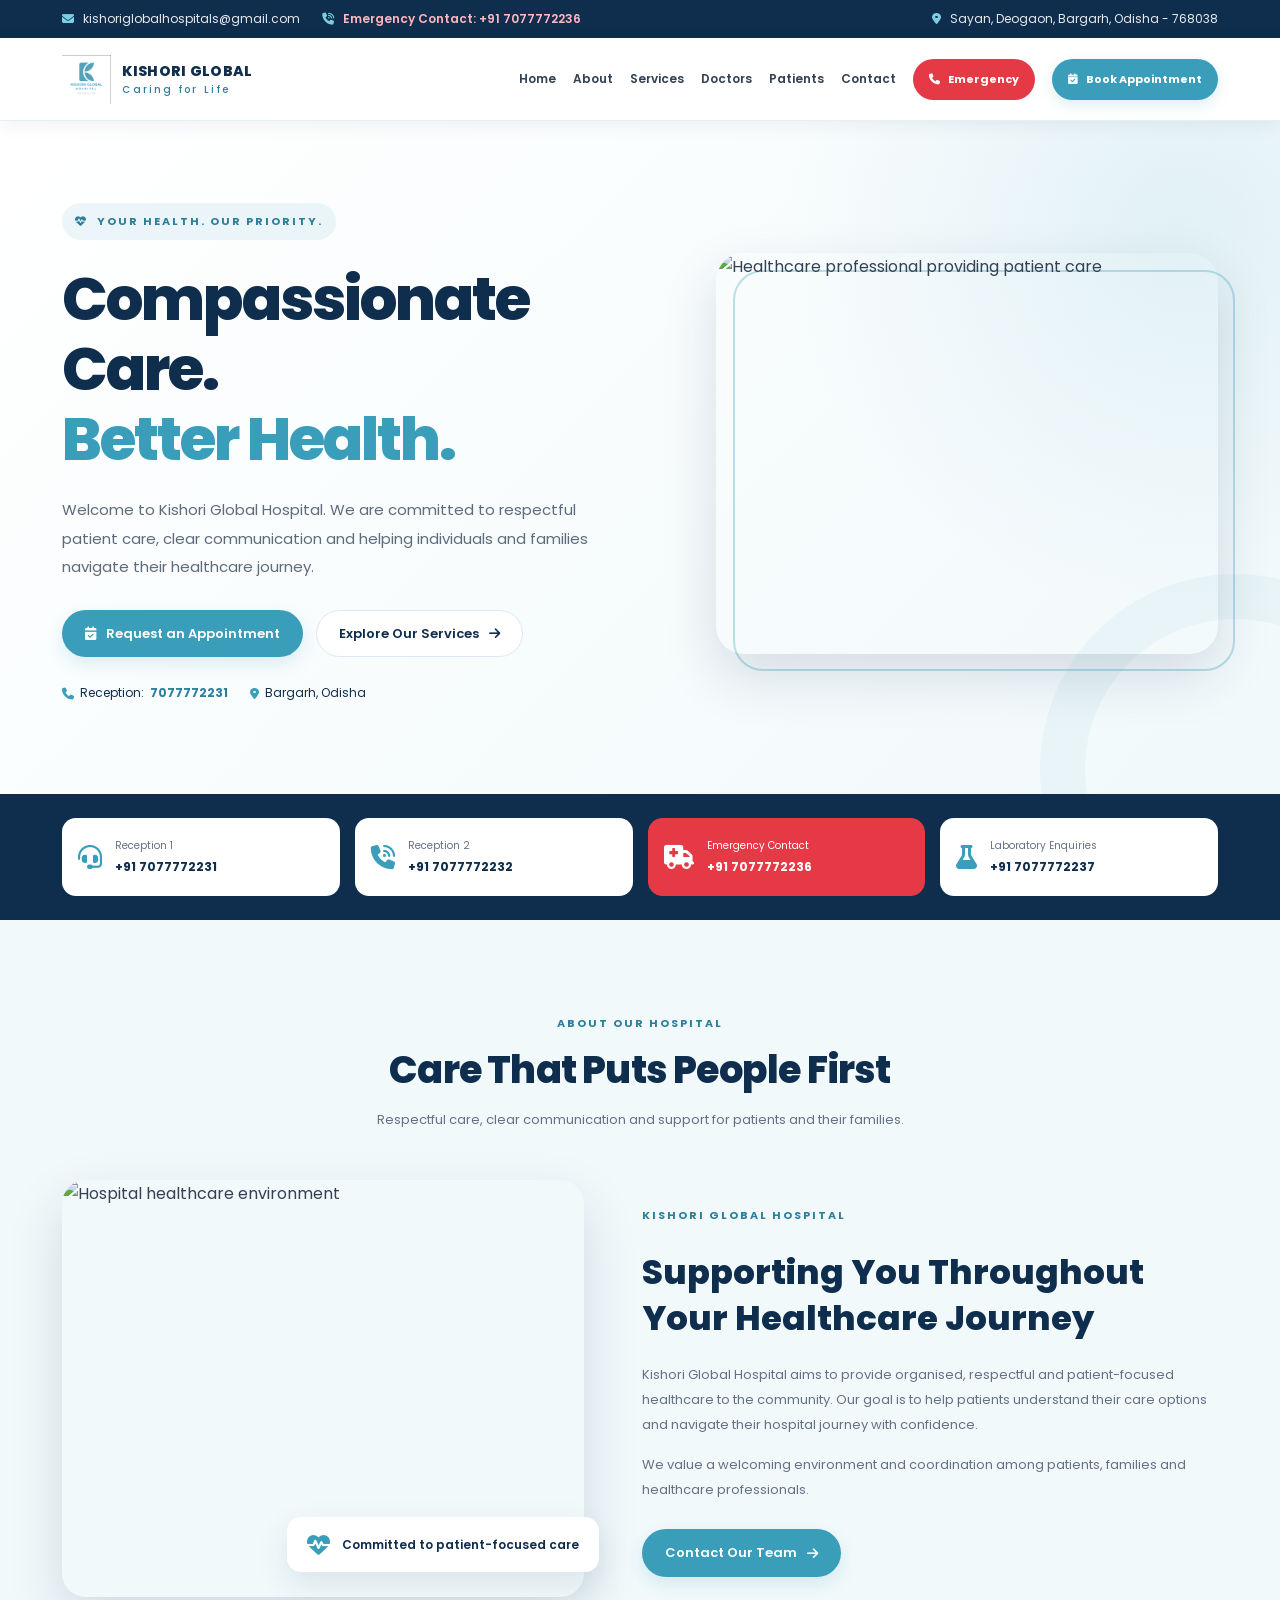
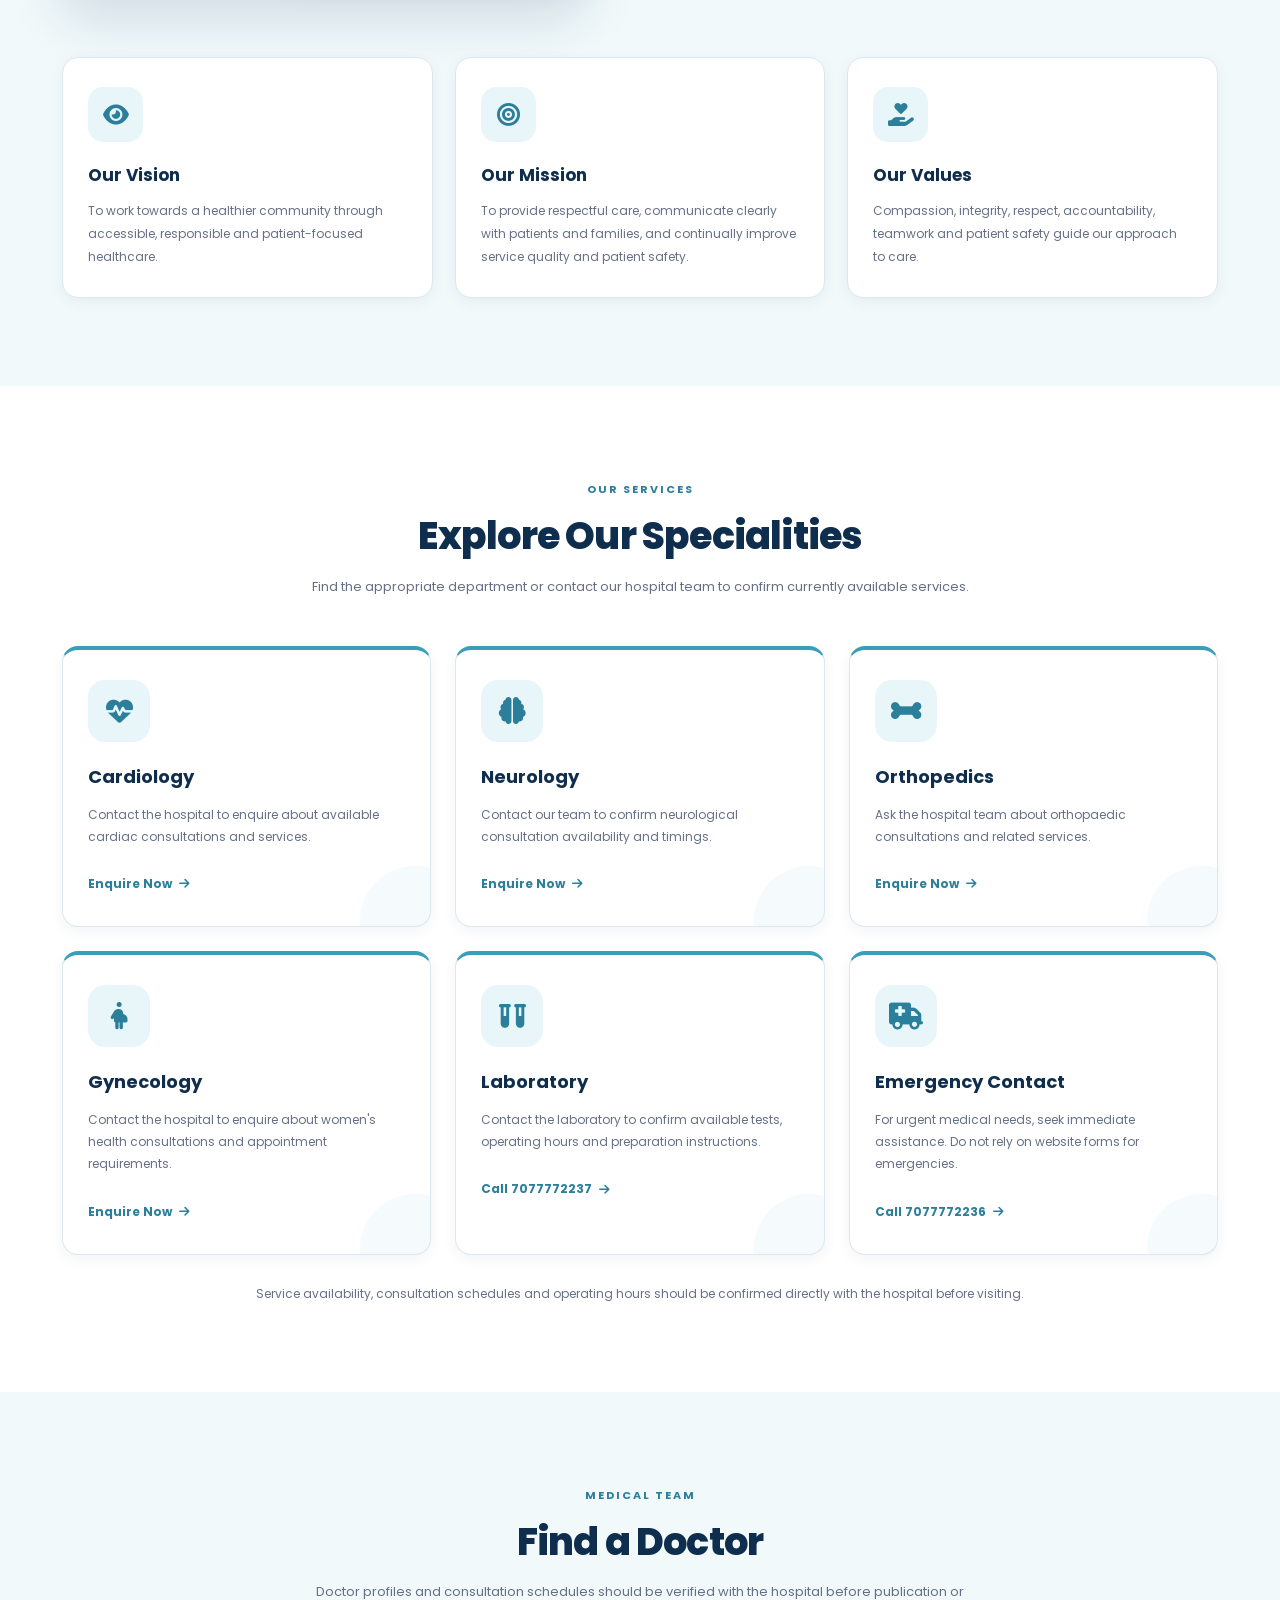
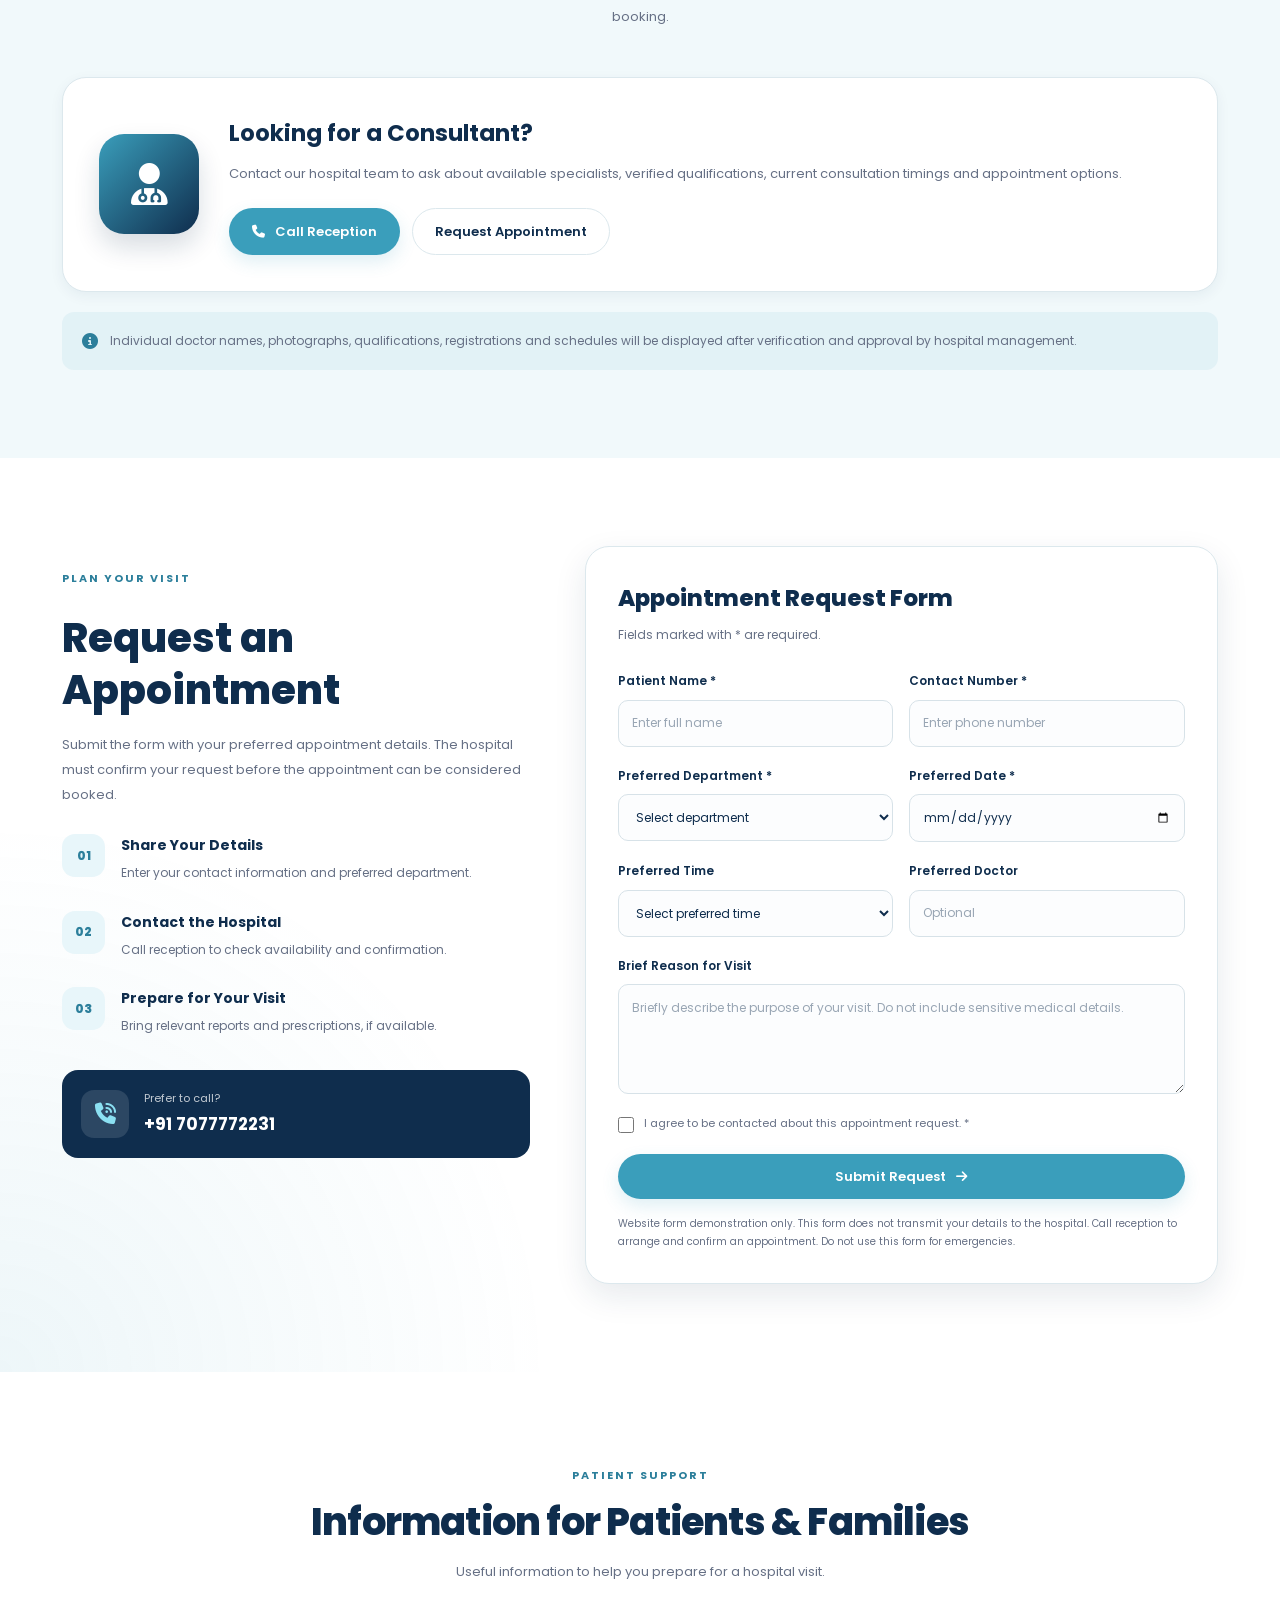
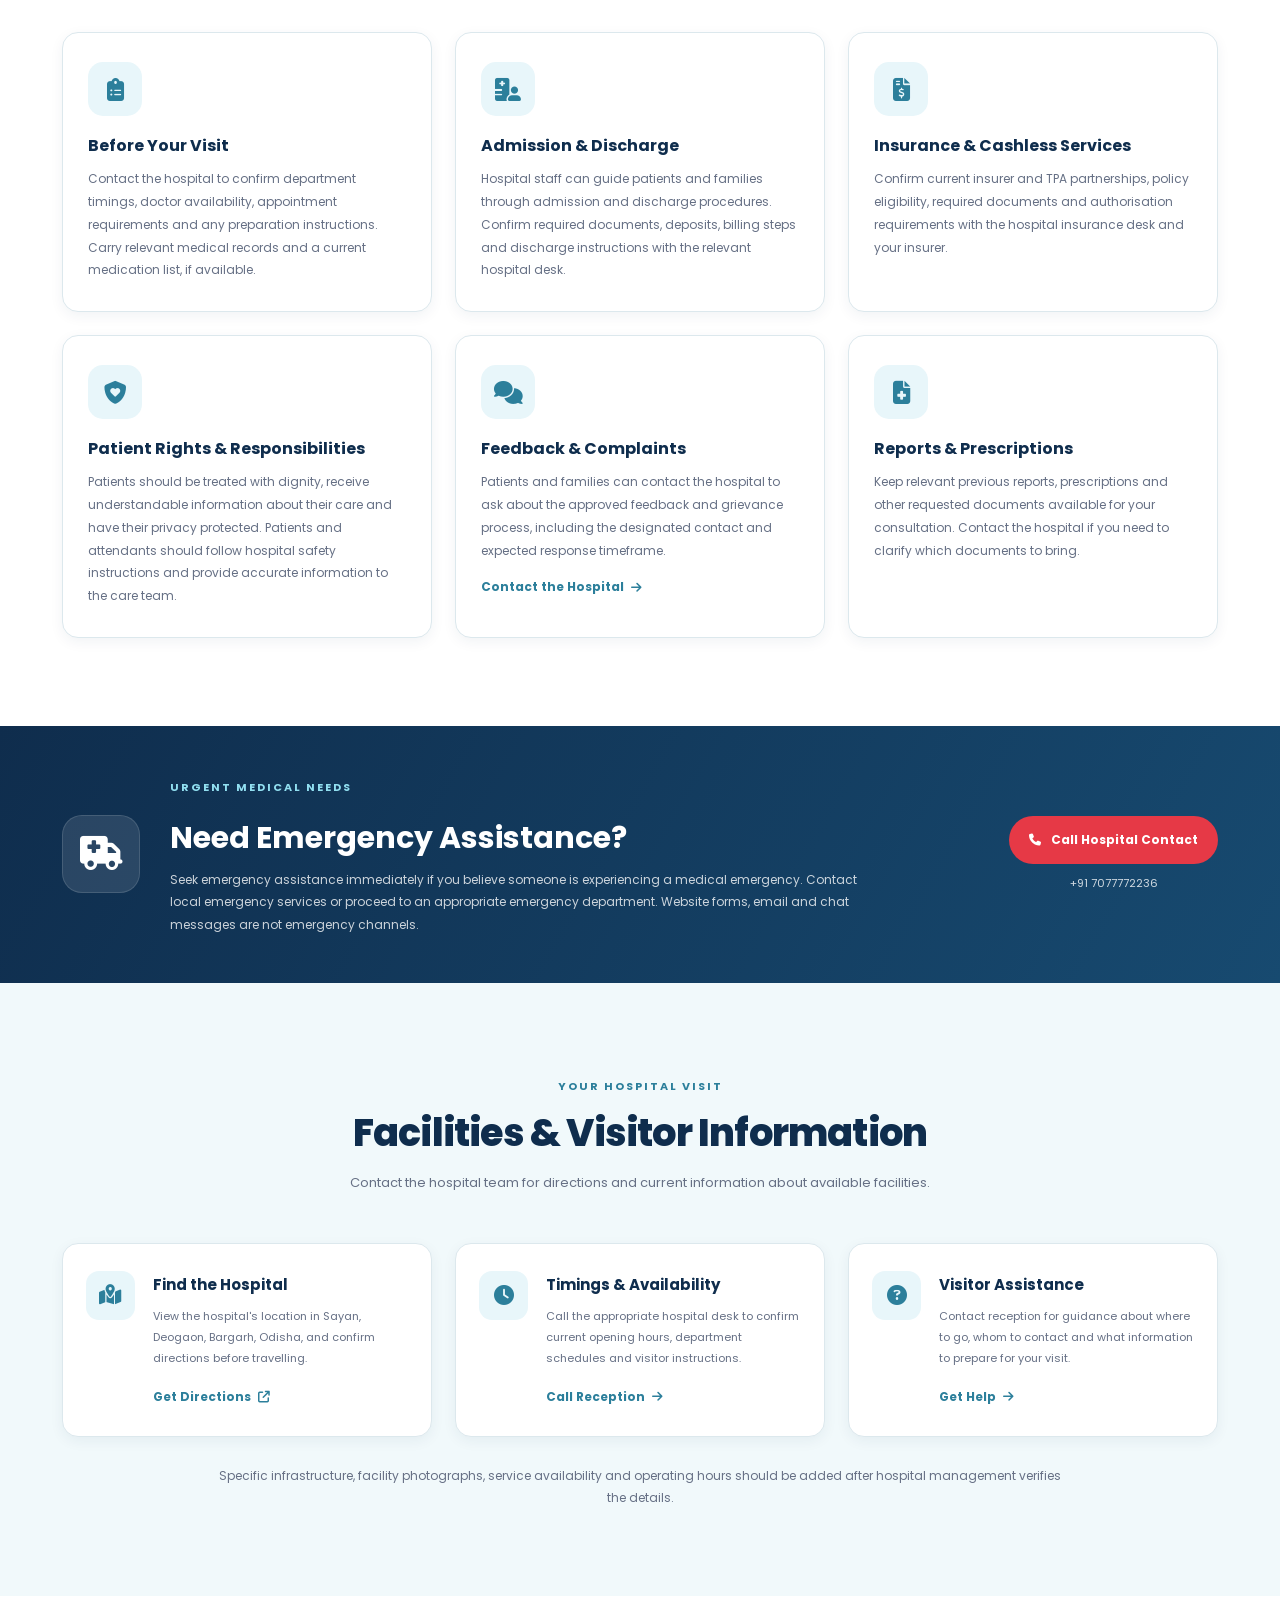
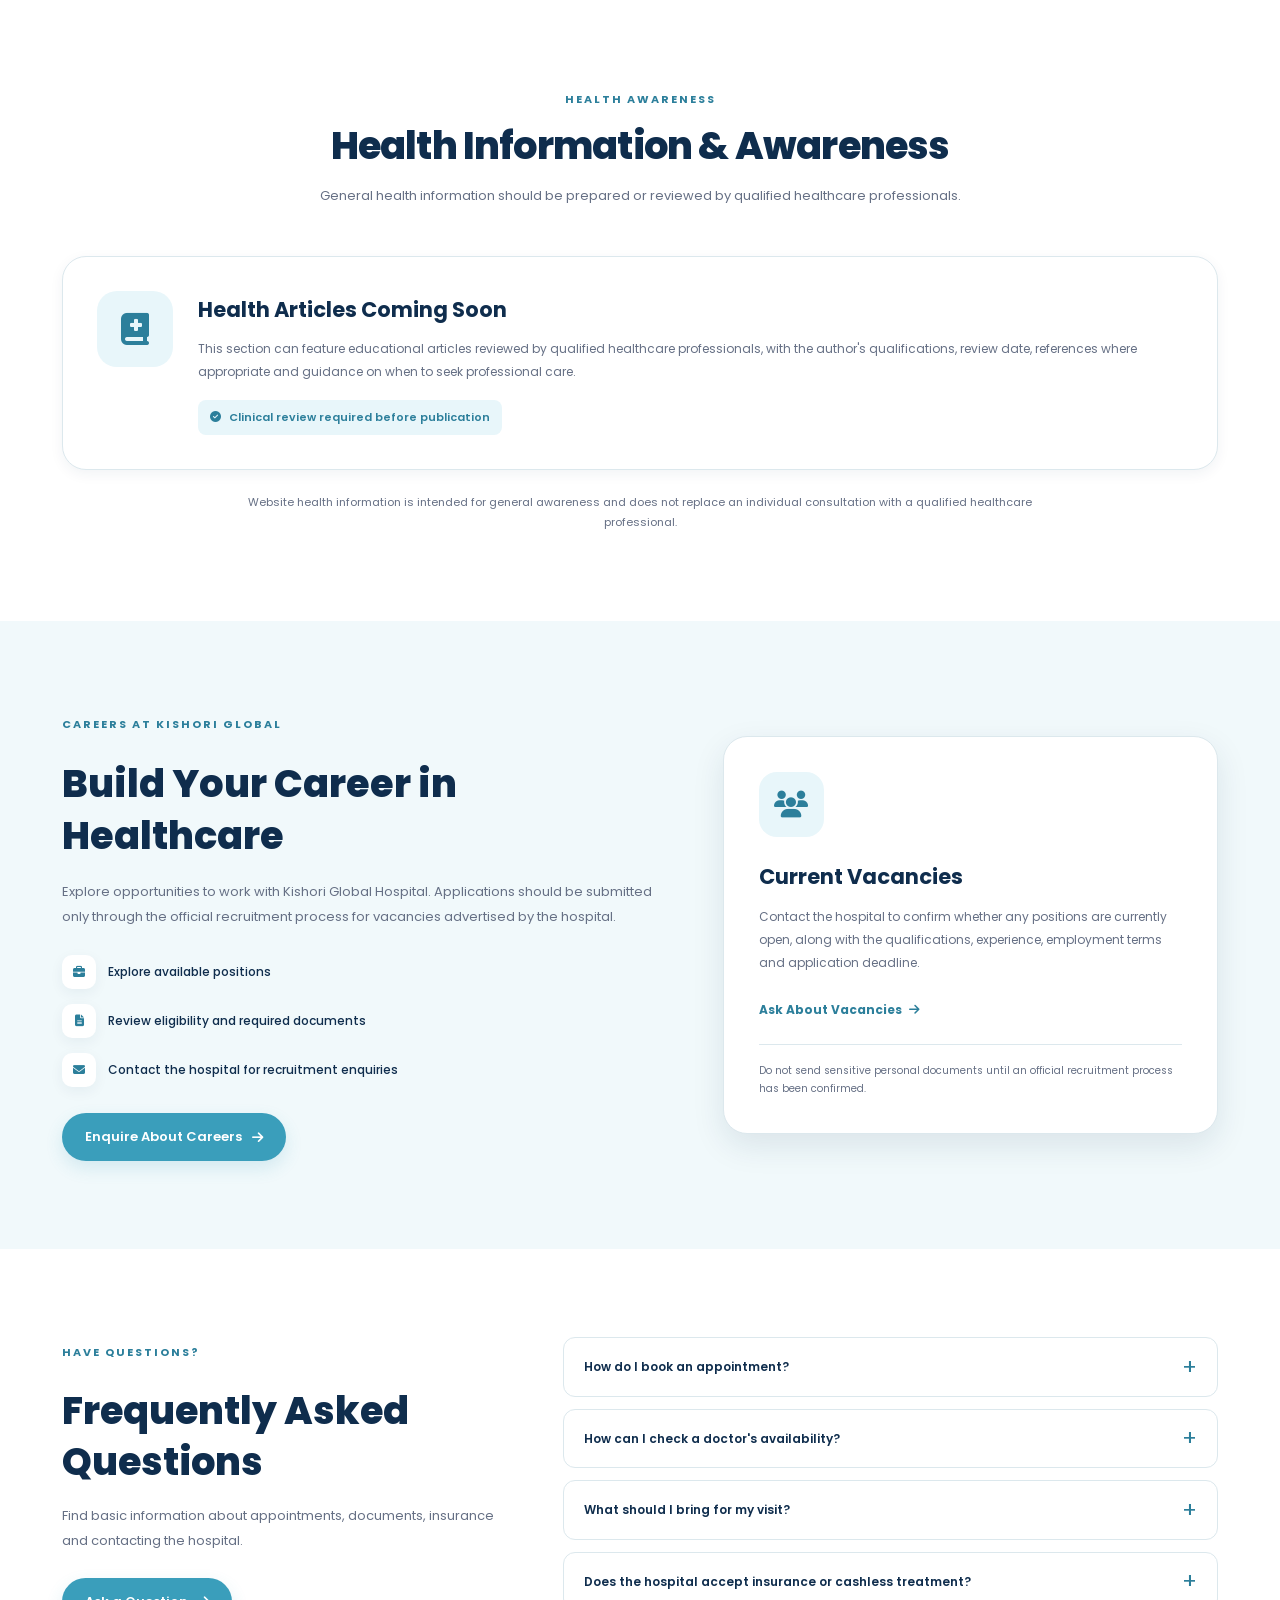
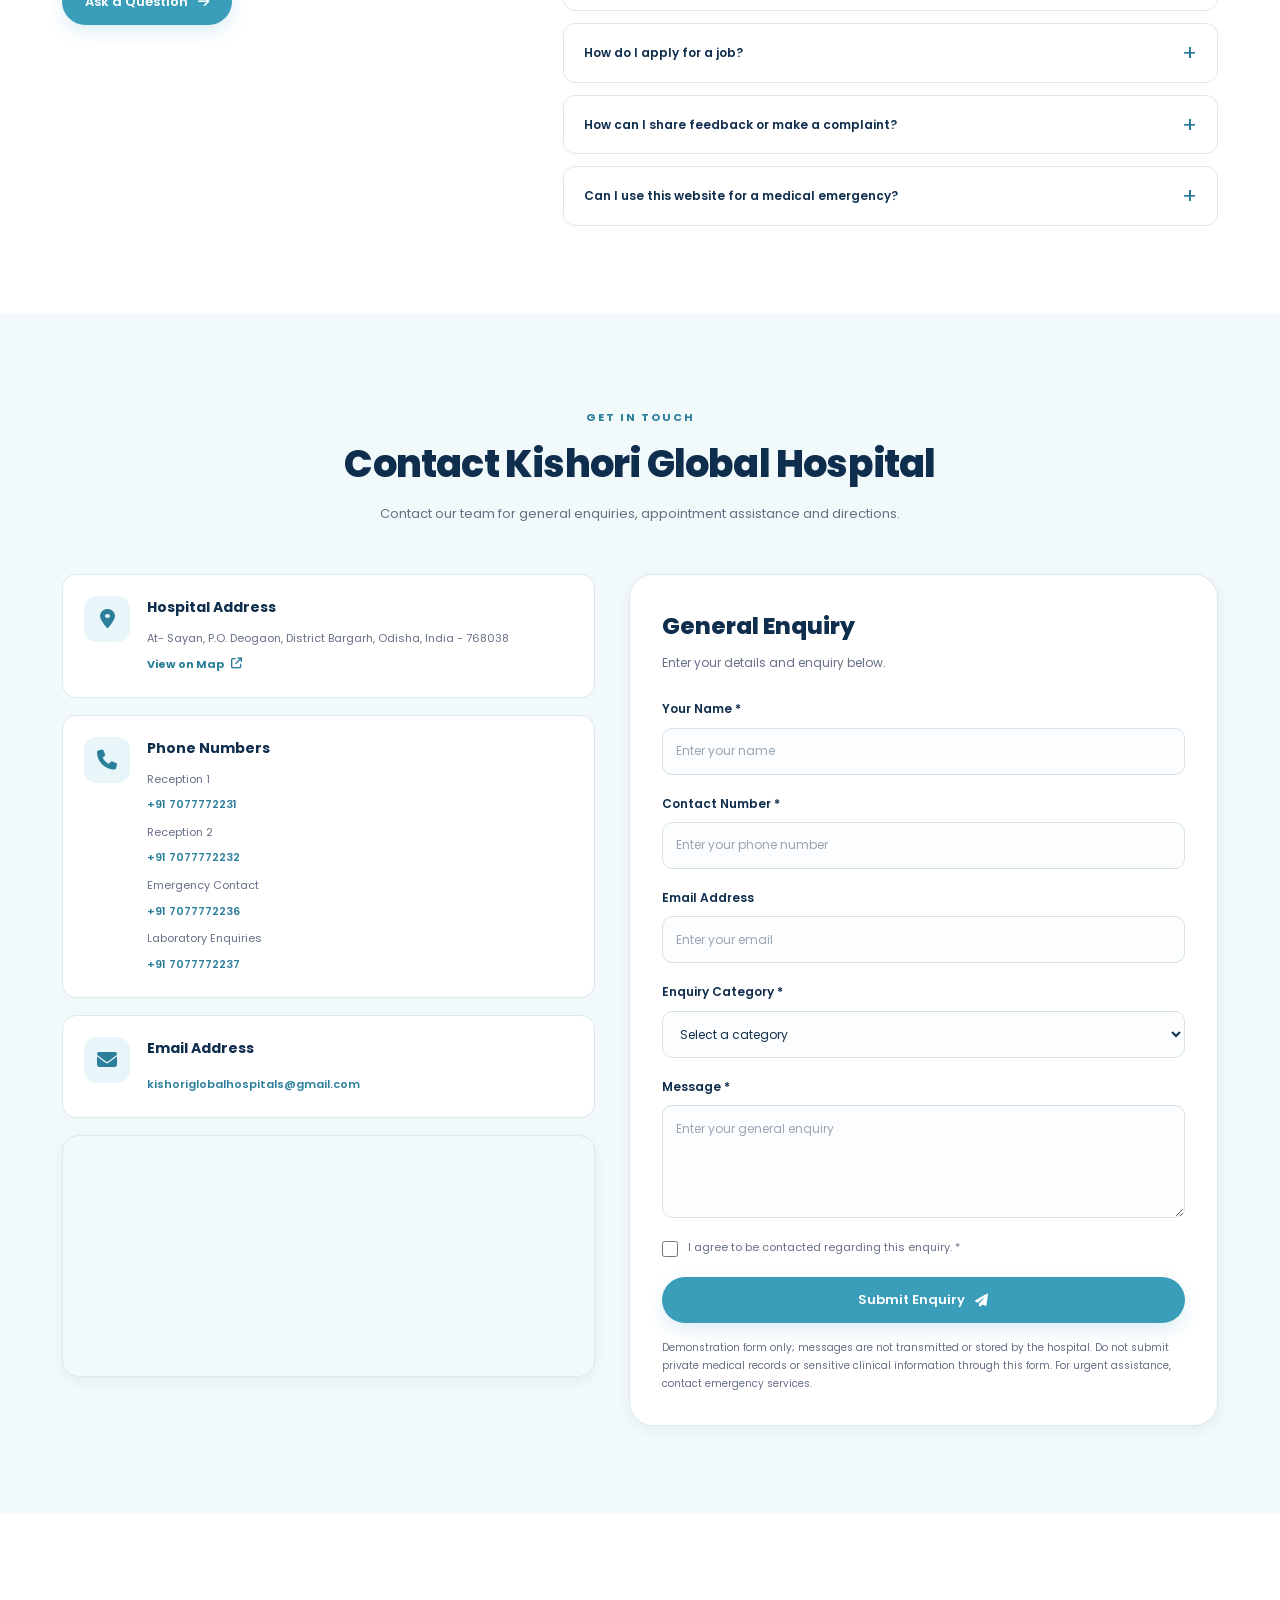
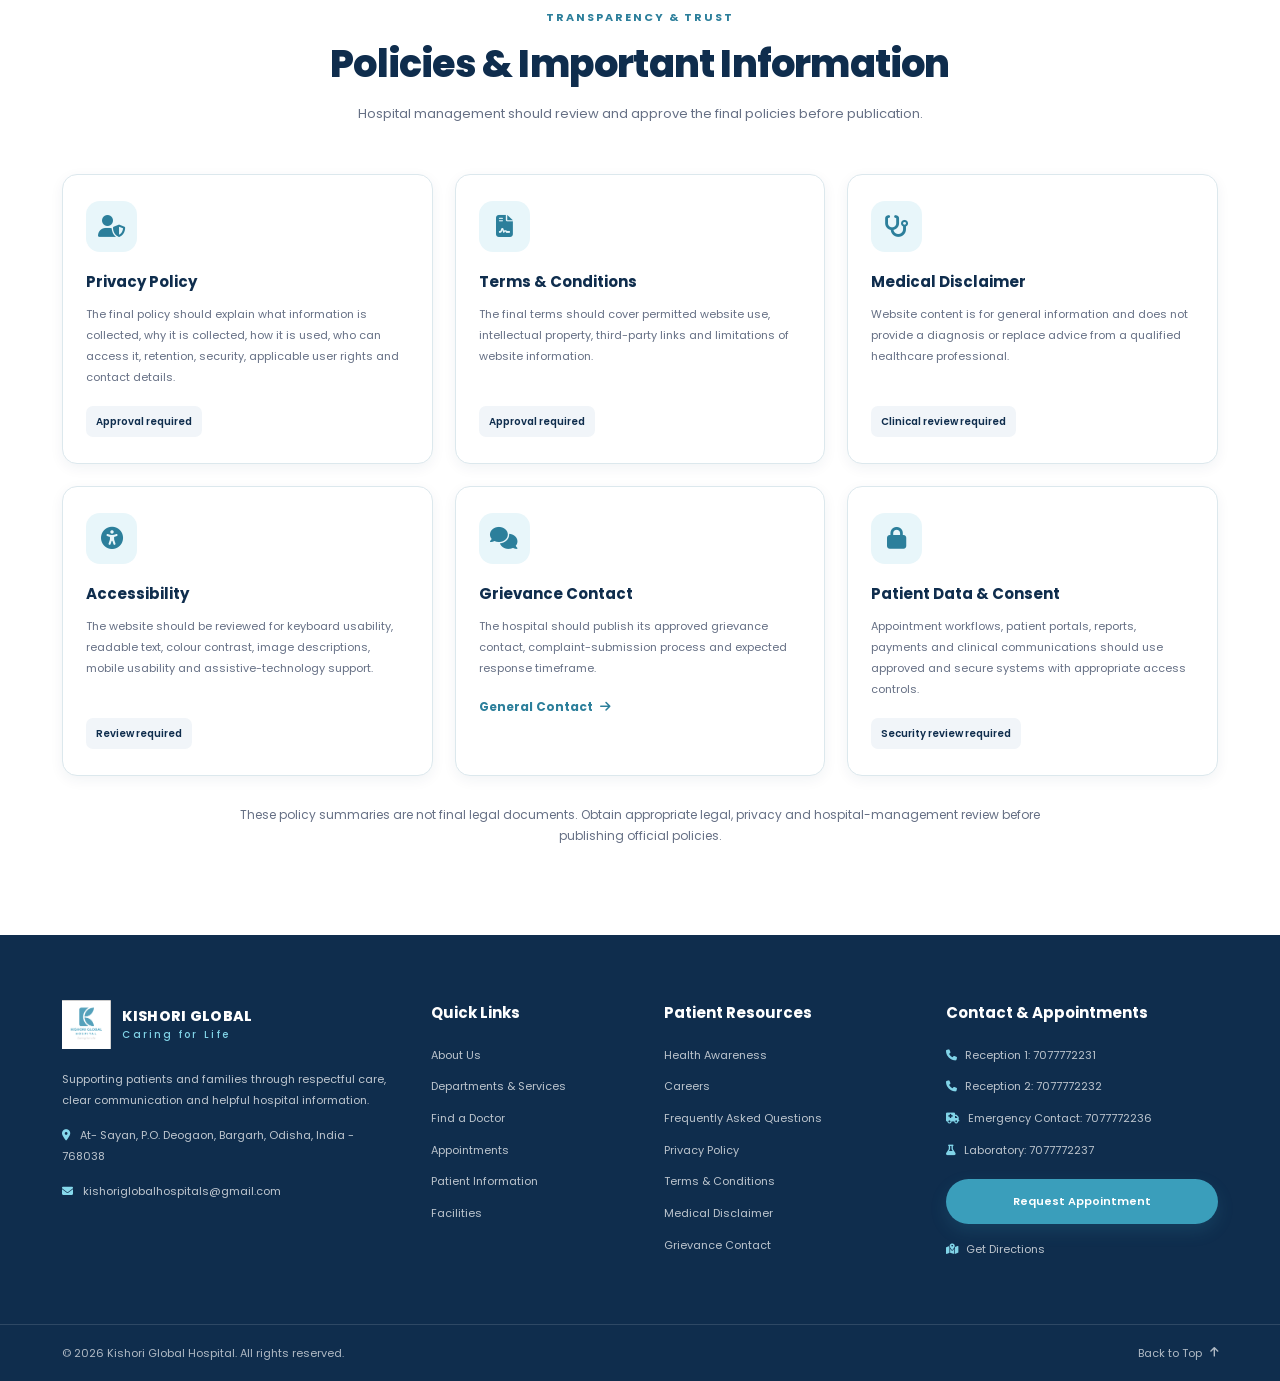
==== index.html @ 56662f16 "UPDATED CONTENT" ====
<!DOCTYPE html>
<html lang="en">
<head>
  <meta charset="UTF-8">
  <meta name="viewport" content="width=device-width, initial-scale=1.0">

  <meta name="theme-color" content="#0F2D4D">
  <meta name="description" content="Kishori Global Hospital, Sayan, Bargarh, Odisha. View hospital services, patient information, appointment details and contact information.">

  <title>Kishori Global Hospital | Caring for Life</title>

  <link rel="preconnect" href="https://fonts.googleapis.com">
  <link rel="preconnect" href="https://fonts.gstatic.com" crossorigin>
  <link href="https://fonts.googleapis.com/css2?family=Poppins:wght@400;500;600;700;800&display=swap" rel="stylesheet">
  <link rel="stylesheet" href="https://cdnjs.cloudflare.com/ajax/libs/font-awesome/6.5.0/css/all.min.css">
  <link rel="stylesheet" href="style.css">
</head>

<body>

  <!-- TOP BAR -->
  <div class="top-bar">
    <div class="container top-bar-inner">
      <div class="top-left">
        <a href="mailto:kishoriglobalhospitals@gmail.com">
          <i class="fa-solid fa-envelope"></i>
          kishoriglobalhospitals@gmail.com
        </a>

        <a href="tel:+917077772236" class="emergency-link">
          <i class="fa-solid fa-phone-volume"></i>
          Emergency Contact: +91 7077772236
        </a>
      </div>

      <div class="top-right">
        <span>
          <i class="fa-solid fa-location-dot"></i>
          Sayan, Deogaon, Bargarh, Odisha - 768038
        </span>
      </div>
    </div>
  </div>


  <!-- NAVIGATION -->
  <header class="navbar">
    <div class="container nav-flex">

      <a href="#home" class="logo" aria-label="Kishori Global Hospital Home">
        <img src="logo.png" alt="Kishori Global Hospital Logo">
        <span>
          KISHORI GLOBAL
          <small>Caring for Life</small>
        </span>
      </a>

      <nav id="navMenu" aria-label="Main navigation">
        <a href="#home" class="active">Home</a>
        <a href="#about">About</a>
        <a href="#services">Services</a>
        <a href="#doctors">Doctors</a>
        <a href="#patients">Patients</a>
        <a href="#contact">Contact</a>

        <a href="tel:+917077772236" class="btn-emergency">
          <i class="fa-solid fa-phone"></i> Emergency
        </a>

        <a href="#appointment" class="btn-appointment">
          <i class="fa-solid fa-calendar-check"></i> Book Appointment
        </a>
      </nav>

      <button
        type="button"
        class="menu-toggle"
        id="menuToggle"
        aria-label="Open navigation menu"
        aria-controls="navMenu"
        aria-expanded="false">
        <i class="fa-solid fa-bars"></i>
      </button>

    </div>
  </header>


  <main>

    <!-- HERO SECTION -->
    <section class="hero" id="home">
      <div class="container hero-flex">

        <div class="hero-text">
          <span class="eyebrow">
            <i class="fa-solid fa-heart-pulse"></i>
            YOUR HEALTH. OUR PRIORITY.
          </span>

          <h1>
            Compassionate Care.
            <span>Better Health.</span>
          </h1>

          <p>
            Welcome to Kishori Global Hospital. We are committed to
            respectful patient care, clear communication and helping
            individuals and families navigate their healthcare journey.
          </p>

          <div class="hero-btns">
            <a href="#appointment" class="btn-primary">
              <i class="fa-solid fa-calendar-check"></i>
              Request an Appointment
            </a>

            <a href="#services" class="btn-secondary">
              Explore Our Services
              <i class="fa-solid fa-arrow-right"></i>
            </a>
          </div>

          <div class="hero-numbers">
            <span>
              <i class="fa-solid fa-phone"></i>
              Reception:
              <a href="tel:+917077772231">7077772231</a>
            </span>

            <span>
              <i class="fa-solid fa-location-dot"></i>
              Bargarh, Odisha
            </span>
          </div>
        </div>

        <div class="hero-image">
          <img
            src="https://images.unsplash.com/photo-1631217868264-e5b90bb7e133?q=80&w=1200"
            alt="Healthcare professional providing patient care"
            fetchpriority="high">
        </div>

      </div>
    </section>


    <!-- QUICK CONTACT STRIP -->
    <section class="contact-strip" aria-label="Hospital contact details">
      <div class="container strip-grid">

        <a href="tel:+917077772231" class="strip-card">
          <i class="fa-solid fa-headset"></i>
          <div>
            <small>Reception 1</small>
            <b>+91 7077772231</b>
          </div>
        </a>

        <a href="tel:+917077772232" class="strip-card">
          <i class="fa-solid fa-phone-volume"></i>
          <div>
            <small>Reception 2</small>
            <b>+91 7077772232</b>
          </div>
        </a>

        <a href="tel:+917077772236" class="strip-card emergency">
          <i class="fa-solid fa-truck-medical"></i>
          <div>
            <small>Emergency Contact</small>
            <b>+91 7077772236</b>
          </div>
        </a>

        <a href="tel:+917077772237" class="strip-card">
          <i class="fa-solid fa-flask"></i>
          <div>
            <small>Laboratory Enquiries</small>
            <b>+91 7077772237</b>
          </div>
        </a>

      </div>
    </section>


    <!-- ABOUT US -->
    <section id="about" class="section light-bg">
      <div class="container">

        <div class="section-heading reveal">
          <span class="section-kicker">ABOUT OUR HOSPITAL</span>
          <h2 class="section-title">Care That Puts People First</h2>
          <p class="section-subtitle">
            Respectful care, clear communication and support for patients
            and their families.
          </p>
        </div>

        <div class="about-flex reveal">
          <div class="about-image-wrap">
            <img
              src="https://images.unsplash.com/photo-1586776802477-3680284edb4e?q=80&w=1000"
              alt="Hospital healthcare environment"
              loading="lazy">
            <div class="about-image-caption">
              <i class="fa-solid fa-heart-pulse"></i>
              <span>Committed to patient-focused care</span>
            </div>
          </div>

          <div class="about-content">
            <span class="section-kicker">KISHORI GLOBAL HOSPITAL</span>

            <h2>Supporting You Throughout Your Healthcare Journey</h2>

            <p>
              Kishori Global Hospital aims to provide organised, respectful
              and patient-focused healthcare to the community. Our goal is
              to help patients understand their care options and navigate
              their hospital journey with confidence.
            </p>

            <p>
              We value a welcoming environment and coordination among
              patients, families and healthcare professionals.
            </p>

            <a href="#contact" class="btn-primary">
              Contact Our Team
              <i class="fa-solid fa-arrow-right"></i>
            </a>
          </div>
        </div>

        <div class="values-grid">

          <article class="value-card reveal">
            <div class="value-icon">
              <i class="fa-solid fa-eye"></i>
            </div>
            <h3>Our Vision</h3>
            <p>
              To work towards a healthier community through accessible,
              responsible and patient-focused healthcare.
            </p>
          </article>

          <article class="value-card reveal">
            <div class="value-icon">
              <i class="fa-solid fa-bullseye"></i>
            </div>
            <h3>Our Mission</h3>
            <p>
              To provide respectful care, communicate clearly with patients
              and families, and continually improve service quality
              and patient safety.
            </p>
          </article>

          <article class="value-card reveal">
            <div class="value-icon">
              <i class="fa-solid fa-hand-holding-heart"></i>
            </div>
            <h3>Our Values</h3>
            <p>
              Compassion, integrity, respect, accountability, teamwork
              and patient safety guide our approach to care.
            </p>
          </article>

        </div>

      </div>
    </section>


    <!-- SERVICES -->
    <section id="services" class="section">
      <div class="container">

        <div class="section-heading reveal">
          <span class="section-kicker">OUR SERVICES</span>
          <h2 class="section-title">Explore Our Specialities</h2>
          <p class="section-subtitle">
            Find the appropriate department or contact our hospital team
            to confirm currently available services.
          </p>
        </div>

        <div class="grid-3">

          <article class="card reveal">
            <div class="service-icon">
              <i class="fa-solid fa-heart-pulse"></i>
            </div>
            <h3>Cardiology</h3>
            <p>
              Contact the hospital to enquire about available cardiac
              consultations and services.
            </p>
            <a href="#contact" class="text-link">
              Enquire Now <i class="fa-solid fa-arrow-right"></i>
            </a>
          </article>

          <article class="card reveal">
            <div class="service-icon">
              <i class="fa-solid fa-brain"></i>
            </div>
            <h3>Neurology</h3>
            <p>
              Contact our team to confirm neurological consultation
              availability and timings.
            </p>
            <a href="#contact" class="text-link">
              Enquire Now <i class="fa-solid fa-arrow-right"></i>
            </a>
          </article>

          <article class="card reveal">
            <div class="service-icon">
              <i class="fa-solid fa-bone"></i>
            </div>
            <h3>Orthopedics</h3>
            <p>
              Ask the hospital team about orthopaedic consultations
              and related services.
            </p>
            <a href="#contact" class="text-link">
              Enquire Now <i class="fa-solid fa-arrow-right"></i>
            </a>
          </article>

          <article class="card reveal">
            <div class="service-icon">
              <i class="fa-solid fa-person-pregnant"></i>
            </div>
            <h3>Gynecology</h3>
            <p>
              Contact the hospital to enquire about women's health
              consultations and appointment requirements.
            </p>
            <a href="#contact" class="text-link">
              Enquire Now <i class="fa-solid fa-arrow-right"></i>
            </a>
          </article>

          <article class="card reveal">
            <div class="service-icon">
              <i class="fa-solid fa-vials"></i>
            </div>
            <h3>Laboratory</h3>
            <p>
              Contact the laboratory to confirm available tests,
              operating hours and preparation instructions.
            </p>
            <a href="tel:+917077772237" class="text-link">
              Call 7077772237 <i class="fa-solid fa-arrow-right"></i>
            </a>
          </article>

          <article class="card reveal">
            <div class="service-icon">
              <i class="fa-solid fa-truck-medical"></i>
            </div>
            <h3>Emergency Contact</h3>
            <p>
              For urgent medical needs, seek immediate assistance.
              Do not rely on website forms for emergencies.
            </p>
            <a href="tel:+917077772236" class="text-link">
              Call 7077772236 <i class="fa-solid fa-arrow-right"></i>
            </a>
          </article>

        </div>

        <p class="section-note">
          Service availability, consultation schedules and operating hours
          should be confirmed directly with the hospital before visiting.
        </p>

      </div>
    </section>


    <!-- FIND A DOCTOR -->
    <section id="doctors" class="section light-bg">
      <div class="container">

        <div class="section-heading reveal">
          <span class="section-kicker">MEDICAL TEAM</span>
          <h2 class="section-title">Find a Doctor</h2>
          <p class="section-subtitle">
            Doctor profiles and consultation schedules should be verified
            with the hospital before publication or booking.
          </p>
        </div>

        <div class="doctor-directory reveal">

          <div class="doctor-directory-icon">
            <i class="fa-solid fa-user-doctor"></i>
          </div>

          <div class="doctor-directory-content">
            <h3>Looking for a Consultant?</h3>
            <p>
              Contact our hospital team to ask about available specialists,
              verified qualifications, current consultation timings
              and appointment options.
            </p>

            <div class="doctor-actions">
              <a href="tel:+917077772231" class="btn-primary">
                <i class="fa-solid fa-phone"></i>
                Call Reception
              </a>

              <a href="#appointment" class="btn-secondary">
                Request Appointment
              </a>
            </div>
          </div>

        </div>

        <div class="doctor-profile-note">
          <i class="fa-solid fa-circle-info"></i>
          <p>
            Individual doctor names, photographs, qualifications,
            registrations and schedules will be displayed after verification
            and approval by hospital management.
          </p>
        </div>

      </div>
    </section>


    <!-- APPOINTMENTS -->
    <section id="appointment" class="section appointment-section">
      <div class="container appointment-layout">

        <div class="appointment-info reveal">
          <span class="section-kicker">PLAN YOUR VISIT</span>

          <h2>Request an Appointment</h2>

          <p>
            Submit the form with your preferred appointment details.
            The hospital must confirm your request before the appointment
            can be considered booked.
          </p>

          <div class="appointment-step">
            <span class="step-number">01</span>
            <div>
              <h3>Share Your Details</h3>
              <p>Enter your contact information and preferred department.</p>
            </div>
          </div>

          <div class="appointment-step">
            <span class="step-number">02</span>
            <div>
              <h3>Contact the Hospital</h3>
              <p>Call reception to check availability and confirmation.</p>
            </div>
          </div>

          <div class="appointment-step">
            <span class="step-number">03</span>
            <div>
              <h3>Prepare for Your Visit</h3>
              <p>Bring relevant reports and prescriptions, if available.</p>
            </div>
          </div>

          <div class="appointment-callout">
            <i class="fa-solid fa-phone-volume"></i>
            <div>
              <small>Prefer to call?</small>
              <a href="tel:+917077772231">+91 7077772231</a>
            </div>
          </div>
        </div>


        <div class="appointment-form-wrap reveal">

          <div class="form-heading">
            <h3>Appointment Request Form</h3>
            <p>Fields marked with * are required.</p>
          </div>

          <form id="appointmentForm">

            <div class="form-grid">

              <div class="form-group">
                <label for="patientName">Patient Name *</label>
                <input
                  type="text"
                  id="patientName"
                  name="patientName"
                  placeholder="Enter full name"
                  autocomplete="name"
                  required>
              </div>

              <div class="form-group">
                <label for="patientPhone">Contact Number *</label>
                <input
                  type="tel"
                  id="patientPhone"
                  name="patientPhone"
                  placeholder="Enter phone number"
                  autocomplete="tel"
                  minlength="10"
                  maxlength="15"
                  required>
              </div>

              <div class="form-group">
                <label for="appointmentDepartment">Preferred Department *</label>
                <select
                  id="appointmentDepartment"
                  name="department"
                  required>
                  <option value="">Select department</option>
                  <option value="Cardiology">Cardiology</option>
                  <option value="Neurology">Neurology</option>
                  <option value="Orthopedics">Orthopedics</option>
                  <option value="Gynecology">Gynecology</option>
                  <option value="Laboratory">Laboratory enquiry</option>
                  <option value="Emergency">Emergency enquiry</option>
                  <option value="Other">Other / Not sure</option>
                </select>
              </div>

              <div class="form-group">
                <label for="appointmentDate">Preferred Date *</label>
                <input
                  type="date"
                  id="appointmentDate"
                  name="appointmentDate"
                  required>
              </div>

              <div class="form-group">
                <label for="appointmentTime">Preferred Time</label>
                <select id="appointmentTime" name="appointmentTime">
                  <option value="">Select preferred time</option>
                  <option value="Morning">Morning</option>
                  <option value="Afternoon">Afternoon</option>
                  <option value="Evening">Evening</option>
                  <option value="Flexible">Flexible</option>
                </select>
              </div>

              <div class="form-group">
                <label for="doctorName">Preferred Doctor</label>
                <input
                  type="text"
                  id="doctorName"
                  name="doctorName"
                  placeholder="Optional">
              </div>

              <div class="form-group form-group-full">
                <label for="visitReason">Brief Reason for Visit</label>
                <textarea
                  id="visitReason"
                  name="visitReason"
                  rows="3"
                  maxlength="300"
                  placeholder="Briefly describe the purpose of your visit. Do not include sensitive medical details."></textarea>
              </div>

            </div>

            <label class="consent-label">
              <input type="checkbox" id="appointmentConsent" required>
              <span>
                I agree to be contacted about this appointment request. *
              </span>
            </label>

            <button type="submit" class="btn-primary form-submit">
              Submit Request
              <i class="fa-solid fa-arrow-right"></i>
            </button>

            <p
              id="appointmentMessage"
              class="form-message"
              role="status"
              aria-live="polite"></p>

            <p class="form-disclaimer">
              Website form demonstration only. This form does not transmit
              your details to the hospital. Call reception to arrange and
              confirm an appointment. Do not use this form for emergencies.
            </p>

          </form>
        </div>

      </div>
    </section>


    <!-- PATIENT INFORMATION -->
    <section id="patients" class="section">
      <div class="container">

        <div class="section-heading reveal">
          <span class="section-kicker">PATIENT SUPPORT</span>
          <h2 class="section-title">Information for Patients & Families</h2>
          <p class="section-subtitle">
            Useful information to help you prepare for a hospital visit.
          </p>
        </div>

        <div class="info-grid">

          <article class="info-card reveal">
            <div class="info-icon">
              <i class="fa-solid fa-clipboard-list"></i>
            </div>
            <h3>Before Your Visit</h3>
            <p>
              Contact the hospital to confirm department timings, doctor
              availability, appointment requirements and any preparation
              instructions. Carry relevant medical records and a current
              medication list, if available.
            </p>
          </article>

          <article class="info-card reveal">
            <div class="info-icon">
              <i class="fa-solid fa-hospital-user"></i>
            </div>
            <h3>Admission & Discharge</h3>
            <p>
              Hospital staff can guide patients and families through
              admission and discharge procedures. Confirm required
              documents, deposits, billing steps and discharge instructions
              with the relevant hospital desk.
            </p>
          </article>

          <article class="info-card reveal">
            <div class="info-icon">
              <i class="fa-solid fa-file-invoice-dollar"></i>
            </div>
            <h3>Insurance & Cashless Services</h3>
            <p>
              Confirm current insurer and TPA partnerships, policy eligibility,
              required documents and authorisation requirements with the
              hospital insurance desk and your insurer.
            </p>
          </article>

          <article class="info-card reveal">
            <div class="info-icon">
              <i class="fa-solid fa-shield-heart"></i>
            </div>
            <h3>Patient Rights & Responsibilities</h3>
            <p>
              Patients should be treated with dignity, receive understandable
              information about their care and have their privacy protected.
              Patients and attendants should follow hospital safety
              instructions and provide accurate information to the care team.
            </p>
          </article>

          <article class="info-card reveal">
            <div class="info-icon">
              <i class="fa-solid fa-comments"></i>
            </div>
            <h3>Feedback & Complaints</h3>
            <p>
              Patients and families can contact the hospital to ask about
              the approved feedback and grievance process, including the
              designated contact and expected response timeframe.
            </p>
            <a href="#contact" class="text-link">
              Contact the Hospital
              <i class="fa-solid fa-arrow-right"></i>
            </a>
          </article>

          <article class="info-card reveal">
            <div class="info-icon">
              <i class="fa-solid fa-file-medical"></i>
            </div>
            <h3>Reports & Prescriptions</h3>
            <p>
              Keep relevant previous reports, prescriptions and other
              requested documents available for your consultation.
              Contact the hospital if you need to clarify which documents
              to bring.
            </p>
          </article>

        </div>

      </div>
    </section>


    <!-- EMERGENCY INFORMATION -->
    <section id="emergency" class="emergency-section">
      <div class="container emergency-inner reveal">

        <div class="emergency-symbol">
          <i class="fa-solid fa-truck-medical"></i>
        </div>

        <div class="emergency-copy">
          <span class="section-kicker">URGENT MEDICAL NEEDS</span>
          <h2>Need Emergency Assistance?</h2>
          <p>
            Seek emergency assistance immediately if you believe someone is
            experiencing a medical emergency. Contact local emergency
            services or proceed to an appropriate emergency department.
            Website forms, email and chat messages are not emergency channels.
          </p>
        </div>

        <div class="emergency-action">
          <a href="tel:+917077772236" class="btn-emergency-large">
            <i class="fa-solid fa-phone"></i>
            Call Hospital Contact
          </a>
          <small>+91 7077772236</small>
        </div>

      </div>
    </section>


    <!-- FACILITIES -->
    <section id="facilities" class="section light-bg">
      <div class="container">

        <div class="section-heading reveal">
          <span class="section-kicker">YOUR HOSPITAL VISIT</span>
          <h2 class="section-title">Facilities & Visitor Information</h2>
          <p class="section-subtitle">
            Contact the hospital team for directions and current information
            about available facilities.
          </p>
        </div>

        <div class="facility-grid">

          <article class="facility-card reveal">
            <div class="facility-icon">
              <i class="fa-solid fa-map-location-dot"></i>
            </div>
            <div>
              <h3>Find the Hospital</h3>
              <p>
                View the hospital's location in Sayan, Deogaon, Bargarh,
                Odisha, and confirm directions before travelling.
              </p>
              <a
                href="https://www.google.com/maps/search/?api=1&query=Sayan+Bargarh+Odisha+768038"
                target="_blank"
                rel="noopener noreferrer"
                class="text-link">
                Get Directions
                <i class="fa-solid fa-arrow-up-right-from-square"></i>
              </a>
            </div>
          </article>

          <article class="facility-card reveal">
            <div class="facility-icon">
              <i class="fa-solid fa-clock"></i>
            </div>
            <div>
              <h3>Timings & Availability</h3>
              <p>
                Call the appropriate hospital desk to confirm current
                opening hours, department schedules and visitor instructions.
              </p>
              <a href="tel:+917077772231" class="text-link">
                Call Reception
                <i class="fa-solid fa-arrow-right"></i>
              </a>
            </div>
          </article>

          <article class="facility-card reveal">
            <div class="facility-icon">
              <i class="fa-solid fa-circle-question"></i>
            </div>
            <div>
              <h3>Visitor Assistance</h3>
              <p>
                Contact reception for guidance about where to go, whom to
                contact and what information to prepare for your visit.
              </p>
              <a href="#contact" class="text-link">
                Get Help
                <i class="fa-solid fa-arrow-right"></i>
              </a>
            </div>
          </article>

        </div>

        <p class="section-note">
          Specific infrastructure, facility photographs, service availability
          and operating hours should be added after hospital management
          verifies the details.
        </p>

      </div>
    </section>


    <!-- HEALTH ARTICLES -->
    <section id="health-articles" class="section">
      <div class="container">

        <div class="section-heading reveal">
          <span class="section-kicker">HEALTH AWARENESS</span>
          <h2 class="section-title">Health Information & Awareness</h2>
          <p class="section-subtitle">
            General health information should be prepared or reviewed by
            qualified healthcare professionals.
          </p>
        </div>

        <div class="article-placeholder reveal">

          <div class="article-placeholder-icon">
            <i class="fa-solid fa-book-medical"></i>
          </div>

          <div class="article-placeholder-content">
            <h3>Health Articles Coming Soon</h3>
            <p>
              This section can feature educational articles reviewed by
              qualified healthcare professionals, with the author's
              qualifications, review date, references where appropriate
              and guidance on when to seek professional care.
            </p>
            <span class="article-status">
              <i class="fa-solid fa-circle-check"></i>
              Clinical review required before publication
            </span>
          </div>

        </div>

        <p class="medical-note">
          Website health information is intended for general awareness and
          does not replace an individual consultation with a qualified
          healthcare professional.
        </p>

      </div>
    </section>


    <!-- CAREERS -->
    <section id="careers" class="section light-bg">
      <div class="container careers-layout">

        <div class="careers-content reveal">
          <span class="section-kicker">CAREERS AT KISHORI GLOBAL</span>
          <h2>Build Your Career in Healthcare</h2>
          <p>
            Explore opportunities to work with Kishori Global Hospital.
            Applications should be submitted only through the official
            recruitment process for vacancies advertised by the hospital.
          </p>

          <div class="careers-points">
            <div>
              <i class="fa-solid fa-briefcase"></i>
              <span>Explore available positions</span>
            </div>
            <div>
              <i class="fa-solid fa-file-lines"></i>
              <span>Review eligibility and required documents</span>
            </div>
            <div>
              <i class="fa-solid fa-envelope"></i>
              <span>Contact the hospital for recruitment enquiries</span>
            </div>
          </div>

          <a href="mailto:kishoriglobalhospitals@gmail.com?subject=Careers%20Enquiry" class="btn-primary">
            Enquire About Careers
            <i class="fa-solid fa-arrow-right"></i>
          </a>
        </div>

        <div class="careers-card reveal">
          <div class="careers-card-icon">
            <i class="fa-solid fa-users"></i>
          </div>
          <h3>Current Vacancies</h3>
          <p>
            Contact the hospital to confirm whether any positions are
            currently open, along with the qualifications, experience,
            employment terms and application deadline.
          </p>
          <a href="mailto:kishoriglobalhospitals@gmail.com?subject=Current%20Vacancies%20Enquiry" class="text-link">
            Ask About Vacancies
            <i class="fa-solid fa-arrow-right"></i>
          </a>
          <small>
            Do not send sensitive personal documents until an official
            recruitment process has been confirmed.
          </small>
        </div>

      </div>
    </section>


    <!-- FAQ -->
    <section id="faq" class="section">
      <div class="container faq-layout">

        <div class="faq-intro reveal">
          <span class="section-kicker">HAVE QUESTIONS?</span>
          <h2>Frequently Asked Questions</h2>
          <p>
            Find basic information about appointments, documents,
            insurance and contacting the hospital.
          </p>

          <a href="#contact" class="btn-primary">
            Ask a Question
            <i class="fa-solid fa-arrow-right"></i>
          </a>
        </div>

        <div class="faq-list reveal">

          <details class="faq-item">
            <summary>How do I book an appointment?</summary>
            <p>
              Call the official reception number or submit the website's
              appointment request form demonstration. Contact the hospital
              directly to confirm availability and booking.
            </p>
          </details>

          <details class="faq-item">
            <summary>How can I check a doctor's availability?</summary>
            <p>
              Contact reception to confirm the doctor's current schedule,
              speciality, consultation timings and appointment requirements.
            </p>
          </details>

          <details class="faq-item">
            <summary>What should I bring for my visit?</summary>
            <p>
              Carry relevant previous reports, prescriptions and any
              documents requested by the hospital. Confirm special
              preparation instructions before travelling.
            </p>
          </details>

          <details class="faq-item">
            <summary>Does the hospital accept insurance or cashless treatment?</summary>
            <p>
              Contact the hospital insurance desk to verify current insurer
              and TPA partners, eligibility, documentation and authorisation
              requirements.
            </p>
          </details>

          <details class="faq-item">
            <summary>How do I apply for a job?</summary>
            <p>
              Contact the hospital to ask about current vacancies and
              follow the official application instructions for the relevant
              advertised role.
            </p>
          </details>

          <details class="faq-item">
            <summary>How can I share feedback or make a complaint?</summary>
            <p>
              Contact the hospital and request the approved patient-relations
              or grievance contact and complaint-handling process.
            </p>
          </details>

          <details class="faq-item">
            <summary>Can I use this website for a medical emergency?</summary>
            <p>
              No. Website forms and email are not emergency channels.
              Contact emergency services or seek immediate medical care.
            </p>
          </details>

        </div>

      </div>
    </section>


    <!-- CONTACT US -->
    <section id="contact" class="section contact-section light-bg">
      <div class="container">

        <div class="section-heading reveal">
          <span class="section-kicker">GET IN TOUCH</span>
          <h2 class="section-title">Contact Kishori Global Hospital</h2>
          <p class="section-subtitle">
            Contact our team for general enquiries, appointment assistance
            and directions.
          </p>
        </div>

        <div class="contact-layout">

          <div class="contact-details reveal">

            <div class="contact-detail-card">
              <div class="contact-detail-icon">
                <i class="fa-solid fa-location-dot"></i>
              </div>
              <div>
                <h3>Hospital Address</h3>
                <p>
                  At- Sayan, P.O. Deogaon,
                  District Bargarh, Odisha, India - 768038
                </p>
                <a
                  href="https://www.google.com/maps/search/?api=1&query=Sayan+Bargarh+Odisha+768038"
                  target="_blank"
                  rel="noopener noreferrer"
                  class="text-link">
                  View on Map
                  <i class="fa-solid fa-arrow-up-right-from-square"></i>
                </a>
              </div>
            </div>

            <div class="contact-detail-card">
              <div class="contact-detail-icon">
                <i class="fa-solid fa-phone"></i>
              </div>
              <div>
                <h3>Phone Numbers</h3>
                <p>Reception 1</p>
                <a href="tel:+917077772231">+91 7077772231</a>
                <p>Reception 2</p>
                <a href="tel:+917077772232">+91 7077772232</a>
                <p>Emergency Contact</p>
                <a href="tel:+917077772236">+91 7077772236</a>
                <p>Laboratory Enquiries</p>
                <a href="tel:+917077772237">+91 7077772237</a>
              </div>
            </div>

            <div class="contact-detail-card">
              <div class="contact-detail-icon">
                <i class="fa-solid fa-envelope"></i>
              </div>
              <div>
                <h3>Email Address</h3>
                <a href="mailto:kishoriglobalhospitals@gmail.com">
                  kishoriglobalhospitals@gmail.com
                </a>
              </div>
            </div>

            <div class="contact-map">
              <iframe
                title="Kishori Global Hospital location map"
                src="https://www.google.com/maps?q=Sayan+Bargarh+Odisha+768038&output=embed"
                width="100%"
                height="240"
                style="border:0"
                loading="lazy"
                referrerpolicy="no-referrer-when-downgrade">
              </iframe>
            </div>

          </div>


          <div class="contact-form-wrap reveal">
            <div class="form-heading">
              <h3>General Enquiry</h3>
              <p>Enter your details and enquiry below.</p>
            </div>

            <form id="contactForm">

              <div class="form-group">
                <label for="contactName">Your Name *</label>
                <input
                  type="text"
                  id="contactName"
                  name="contactName"
                  placeholder="Enter your name"
                  autocomplete="name"
                  required>
              </div>

              <div class="form-group">
                <label for="contactPhone">Contact Number *</label>
                <input
                  type="tel"
                  id="contactPhone"
                  name="contactPhone"
                  placeholder="Enter your phone number"
                  autocomplete="tel"
                  minlength="10"
                  maxlength="15"
                  required>
              </div>

              <div class="form-group">
                <label for="contactEmail">Email Address</label>
                <input
                  type="email"
                  id="contactEmail"
                  name="contactEmail"
                  placeholder="Enter your email"
                  autocomplete="email">
              </div>

              <div class="form-group">
                <label for="enquiryCategory">Enquiry Category *</label>
                <select id="enquiryCategory" name="enquiryCategory" required>
                  <option value="">Select a category</option>
                  <option value="General">General Enquiry</option>
                  <option value="Appointment">Appointments</option>
                  <option value="Departments">Departments and Services</option>
                  <option value="Careers">Careers</option>
                  <option value="Feedback">Feedback or Complaint</option>
                  <option value="Other">Other</option>
                </select>
              </div>

              <div class="form-group">
                <label for="contactMessage">Message *</label>
                <textarea
                  id="contactMessage"
                  name="contactMessage"
                  rows="4"
                  maxlength="1000"
                  placeholder="Enter your general enquiry"
                  required></textarea>
              </div>

              <label class="consent-label">
                <input type="checkbox" id="contactConsent" required>
                <span>
                  I agree to be contacted regarding this enquiry. *
                </span>
              </label>

              <button type="submit" class="btn-primary form-submit">
                Submit Enquiry
                <i class="fa-solid fa-paper-plane"></i>
              </button>

              <p
                id="contactMessageStatus"
                class="form-message"
                role="status"
                aria-live="polite"></p>

              <p class="form-disclaimer">
                Demonstration form only; messages are not transmitted or
                stored by the hospital. Do not submit private medical records
                or sensitive clinical information through this form.
                For urgent assistance, contact emergency services.
              </p>

            </form>
          </div>

        </div>

      </div>
    </section>


    <!-- PRIVACY & LEGAL INFORMATION -->
    <section id="policies" class="section">
      <div class="container">

        <div class="section-heading reveal">
          <span class="section-kicker">TRANSPARENCY & TRUST</span>
          <h2 class="section-title">Policies & Important Information</h2>
          <p class="section-subtitle">
            Hospital management should review and approve the final policies
            before publication.
          </p>
        </div>

        <div class="policy-grid">

          <article class="policy-card reveal" id="privacy-policy">
            <i class="fa-solid fa-user-shield"></i>
            <h3>Privacy Policy</h3>
            <p>
              The final policy should explain what information is collected,
              why it is collected, how it is used, who can access it,
              retention, security, applicable user rights and contact details.
            </p>
            <span class="policy-status">Approval required</span>
          </article>

          <article class="policy-card reveal" id="terms">
            <i class="fa-solid fa-file-contract"></i>
            <h3>Terms & Conditions</h3>
            <p>
              The final terms should cover permitted website use,
              intellectual property, third-party links and limitations
              of website information.
            </p>
            <span class="policy-status">Approval required</span>
          </article>

          <article class="policy-card reveal" id="medical-disclaimer">
            <i class="fa-solid fa-stethoscope"></i>
            <h3>Medical Disclaimer</h3>
            <p>
              Website content is for general information and does not
              provide a diagnosis or replace advice from a qualified
              healthcare professional.
            </p>
            <span class="policy-status">Clinical review required</span>
          </article>

          <article class="policy-card reveal" id="accessibility">
            <i class="fa-solid fa-universal-access"></i>
            <h3>Accessibility</h3>
            <p>
              The website should be reviewed for keyboard usability,
              readable text, colour contrast, image descriptions,
              mobile usability and assistive-technology support.
            </p>
            <span class="policy-status">Review required</span>
          </article>

          <article class="policy-card reveal" id="grievance">
            <i class="fa-solid fa-comments"></i>
            <h3>Grievance Contact</h3>
            <p>
              The hospital should publish its approved grievance contact,
              complaint-submission process and expected response timeframe.
            </p>
            <a href="mailto:kishoriglobalhospitals@gmail.com" class="text-link">
              General Contact
              <i class="fa-solid fa-arrow-right"></i>
            </a>
          </article>

          <article class="policy-card reveal" id="data-consent">
            <i class="fa-solid fa-lock"></i>
            <h3>Patient Data & Consent</h3>
            <p>
              Appointment workflows, patient portals, reports, payments
              and clinical communications should use approved and secure
              systems with appropriate access controls.
            </p>
            <span class="policy-status">Security review required</span>
          </article>

        </div>

        <p class="section-note">
          These policy summaries are not final legal documents. Obtain
          appropriate legal, privacy and hospital-management review before
          publishing official policies.
        </p>

      </div>
    </section>

  </main>


  <!-- FOOTER -->
  <footer class="footer">
    <div class="container footer-grid">

      <div class="footer-brand">
        <a href="#home" class="logo footer-logo">
          <img src="logo.png" alt="Kishori Global Hospital Logo" loading="lazy">
          <span>
            KISHORI GLOBAL
            <small>Caring for Life</small>
          </span>
        </a>

        <p>
          Supporting patients and families through respectful care,
          clear communication and helpful hospital information.
        </p>

        <p class="footer-address">
          <i class="fa-solid fa-location-dot"></i>
          At- Sayan, P.O. Deogaon, Bargarh,
          Odisha, India - 768038
        </p>

        <p>
          <i class="fa-solid fa-envelope"></i>
          <a href="mailto:kishoriglobalhospitals@gmail.com">
            kishoriglobalhospitals@gmail.com
          </a>
        </p>
      </div>


      <div class="footer-column">
        <h3>Quick Links</h3>
        <a href="#about">About Us</a>
        <a href="#services">Departments & Services</a>
        <a href="#doctors">Find a Doctor</a>
        <a href="#appointment">Appointments</a>
        <a href="#patients">Patient Information</a>
        <a href="#facilities">Facilities</a>
      </div>


      <div class="footer-column">
        <h3>Patient Resources</h3>
        <a href="#health-articles">Health Awareness</a>
        <a href="#careers">Careers</a>
        <a href="#faq">Frequently Asked Questions</a>
        <a href="#privacy-policy">Privacy Policy</a>
        <a href="#terms">Terms & Conditions</a>
        <a href="#medical-disclaimer">Medical Disclaimer</a>
        <a href="#grievance">Grievance Contact</a>
      </div>


      <div class="footer-column footer-contact">
        <h3>Contact & Appointments</h3>

        <a href="tel:+917077772231">
          <i class="fa-solid fa-phone"></i>
          Reception 1: 7077772231
        </a>

        <a href="tel:+917077772232">
          <i class="fa-solid fa-phone"></i>
          Reception 2: 7077772232
        </a>

        <a href="tel:+917077772236">
          <i class="fa-solid fa-truck-medical"></i>
          Emergency Contact: 7077772236
        </a>

        <a href="tel:+917077772237">
          <i class="fa-solid fa-flask"></i>
          Laboratory: 7077772237
        </a>

        <a href="#appointment" class="btn-primary footer-booking">
          Request Appointment
        </a>

        <a
          href="https://www.google.com/maps/search/?api=1&query=Sayan+Bargarh+Odisha+768038"
          target="_blank"
          rel="noopener noreferrer">
          <i class="fa-solid fa-map-location-dot"></i>
          Get Directions
        </a>
      </div>

    </div>


    <div class="copyright">
      <div class="container copyright-inner">
        <p>
          &copy; <span id="currentYear">2026</span>
          Kishori Global Hospital. All rights reserved.
        </p>

        <a href="#home">
          Back to Top <i class="fa-solid fa-arrow-up"></i>
        </a>
      </div>
    </div>
  </footer>


  <!-- MOBILE EMERGENCY CONTACT -->
  <a href="tel:+917077772236" class="float-emergency">
    <i class="fa-solid fa-phone"></i>
    Emergency Contact
  </a>


  <!-- JAVASCRIPT -->
  <script src="script.js"></script>

</body>
</html>
---- style.css ----
/* =========================================================
   KISHORI GLOBAL HOSPITAL
   Premium Website Stylesheet
   Theme: Original Blue + Navy
   ========================================================= */

/* ---------- 1. DESIGN TOKENS ---------- */

:root {
  --primary: #3A9EBB;
  --primary-dark: #2C7F9B;
  --primary-light: #E8F6FA;

  --secondary: #0F2D4D;
  --secondary-light: #183D60;

  --light: #F1F9FB;
  --white: #FFFFFF;

  --text: #344054;
  --text-light: #667085;
  --border: #DCE8ED;

  --emergency: #E63946;
  --emergency-dark: #C92E3A;

  --shadow-sm: 0 4px 14px rgba(15, 45, 77, 0.06);
  --shadow-md: 0 12px 32px rgba(15, 45, 77, 0.10);
  --shadow-lg: 0 22px 55px rgba(15, 45, 77, 0.14);

  --radius-sm: 10px;
  --radius-md: 16px;
  --radius-lg: 24px;
  --radius-xl: 30px;

  --transition: 0.3s ease;
}


/* ---------- 2. GLOBAL RESET ---------- */

* {
  margin: 0;
  padding: 0;
  box-sizing: border-box;
  font-family: 'Poppins', sans-serif;
}

html {
  scroll-behavior: smooth;
  scroll-padding-top: 95px;
}

body {
  background: var(--white);
  color: var(--text);
  line-height: 1.7;
  overflow-x: hidden;
}

body,
input,
select,
textarea,
button {
  font-family: 'Poppins', sans-serif;
}

img {
  max-width: 100%;
  display: block;
}

a {
  color: inherit;
  text-decoration: none;
}

button,
input,
select,
textarea {
  font: inherit;
}

button,
a,
input,
select,
textarea {
  -webkit-tap-highlight-color: transparent;
}

button {
  cursor: pointer;
}

button:focus-visible,
a:focus-visible,
input:focus-visible,
select:focus-visible,
textarea:focus-visible,
summary:focus-visible {
  outline: 3px solid rgba(58, 158, 187, 0.55);
  outline-offset: 3px;
}

p {
  color: var(--text-light);
}

section[id],
footer[id],
article[id] {
  scroll-margin-top: 95px;
}

.container {
  width: 100%;
  max-width: 1200px;
  margin: 0 auto;
  padding: 0 22px;
}

.light-bg {
  background: var(--light);
}

.section {
  padding: 88px 0;
}


/* ---------- 3. TOP BAR ---------- */

.top-bar {
  background: var(--secondary);
  color: var(--white);
  padding: 9px 0;
  font-size: 12px;
}

.top-bar-inner,
.top-bar .container {
  display: flex;
  align-items: center;
  justify-content: space-between;
  flex-wrap: wrap;
  gap: 12px;
}

.top-left,
.top-right {
  display: flex;
  align-items: center;
  flex-wrap: wrap;
  gap: 22px;
}

.top-bar a,
.top-bar span {
  color: rgba(255, 255, 255, 0.9);
  transition: var(--transition);
}

.top-bar a:hover {
  color: #8BE0F2;
}

.top-bar i {
  color: #79CFE3;
  margin-right: 6px;
}

.top-bar .emergency-link {
  color: #FFB6BC;
  font-weight: 600;
}


/* ---------- 4. NAVIGATION ---------- */

.navbar {
  position: sticky;
  top: 0;
  z-index: 999;
  background: rgba(255, 255, 255, 0.96);
  backdrop-filter: blur(15px);
  -webkit-backdrop-filter: blur(15px);
  box-shadow: 0 3px 18px rgba(15, 45, 77, 0.07);
  border-bottom: 1px solid rgba(220, 232, 237, 0.7);
}

.nav-flex {
  display: flex;
  justify-content: space-between;
  align-items: center;
  gap: 20px;
  min-height: 82px;
}

.logo {
  display: inline-flex;
  align-items: center;
  gap: 11px;
  color: var(--secondary);
  font-weight: 800;
  line-height: 1.15;
  letter-spacing: 0.3px;
  flex-shrink: 0;
}

.logo img {
  width: auto;
  height: 49px;
  max-width: 75px;
  object-fit: contain;
  transition: var(--transition);
}

.logo:hover img {
  transform: rotate(-4deg) scale(1.04);
}

.logo span {
  display: flex;
  flex-direction: column;
  font-size: 14px;
}

.logo small {
  color: var(--primary-dark);
  font-size: 10px;
  font-weight: 500;
  letter-spacing: 2.1px;
  margin-top: 5px;
}

.navbar nav {
  display: flex;
  align-items: center;
  justify-content: flex-end;
  gap: 17px;
}

.navbar nav > a:not(.btn-emergency):not(.btn-appointment) {
  position: relative;
  color: #344054;
  font-size: 12px;
  font-weight: 600;
  transition: var(--transition);
  white-space: nowrap;
}

.navbar nav > a:not(.btn-emergency):not(.btn-appointment)::after {
  content: '';
  position: absolute;
  left: 0;
  bottom: -7px;
  width: 0;
  height: 2px;
  background: var(--primary);
  transition: var(--transition);
}

.navbar nav > a:hover,
.navbar nav > a.active {
  color: var(--primary-dark);
}

.navbar nav > a:hover::after,
.navbar nav > a.active::after {
  width: 100%;
}

.btn-appointment,
.btn-emergency {
  display: inline-flex;
  justify-content: center;
  align-items: center;
  gap: 8px;
  padding: 11px 16px;
  border-radius: 50px;
  color: var(--white) !important;
  font-size: 11px;
  font-weight: 700;
  white-space: nowrap;
  transition: var(--transition);
}

.btn-appointment {
  background: var(--primary);
  box-shadow: 0 5px 14px rgba(58, 158, 187, 0.18);
}

.btn-appointment:hover {
  background: var(--primary-dark);
  transform: translateY(-2px);
  box-shadow: 0 9px 20px rgba(58, 158, 187, 0.28);
}

.btn-emergency {
  background: var(--emergency);
}

.btn-emergency:hover {
  background: var(--emergency-dark);
  transform: translateY(-2px);
}

.menu-toggle {
  display: none;
  width: 44px;
  height: 44px;
  align-items: center;
  justify-content: center;
  border: 1px solid var(--border);
  border-radius: 12px;
  background: var(--white);
  color: var(--secondary);
  font-size: 20px;
  transition: var(--transition);
}

.menu-toggle:hover {
  background: var(--primary-light);
  color: var(--primary-dark);
}


/* ---------- 5. BUTTONS ---------- */

.btn-primary,
.btn-secondary {
  display: inline-flex;
  justify-content: center;
  align-items: center;
  gap: 10px;
  padding: 13px 22px;
  border: 1px solid transparent;
  border-radius: 50px;
  font-size: 13px;
  font-weight: 600;
  line-height: 1.5;
  transition: var(--transition);
}

.btn-primary {
  background: var(--primary);
  color: var(--white);
  box-shadow: 0 7px 17px rgba(58, 158, 187, 0.16);
}

.btn-primary:hover {
  background: var(--secondary);
  transform: translateY(-3px);
  box-shadow: 0 10px 24px rgba(15, 45, 77, 0.2);
}

.btn-secondary {
  color: var(--secondary);
  background: var(--white);
  border-color: var(--border);
}

.btn-secondary:hover {
  color: var(--primary-dark);
  border-color: var(--primary);
  background: var(--primary-light);
  transform: translateY(-3px);
}


/* ---------- 6. HERO SECTION ---------- */

.hero {
  position: relative;
  overflow: hidden;
  padding: 82px 0 90px;
  background:
    radial-gradient(
      circle at 92% 15%,
      rgba(58, 158, 187, 0.11),
      transparent 30%
    ),
    linear-gradient(135deg, #FFFFFF 0%, #F1F9FB 100%);
}

.hero::before {
  content: '';
  position: absolute;
  width: 300px;
  height: 300px;
  right: -150px;
  bottom: -170px;
  border: 45px solid rgba(58, 158, 187, 0.06);
  border-radius: 50%;
  pointer-events: none;
}

.hero-flex {
  position: relative;
  z-index: 1;
  display: flex;
  align-items: center;
  gap: 65px;
}

.hero-text {
  flex: 1.08;
  animation: slideLeft 0.85s ease both;
}

.eyebrow,
.section-kicker {
  display: inline-flex;
  align-items: center;
  gap: 9px;
  color: var(--primary-dark);
  font-size: 11px;
  font-weight: 700;
  letter-spacing: 2px;
  text-transform: uppercase;
}

.eyebrow {
  padding: 9px 13px;
  background: rgba(58, 158, 187, 0.09);
  border-radius: 50px;
  margin-bottom: 25px;
}

.hero-text h1 {
  max-width: 650px;
  color: var(--secondary);
  font-size: clamp(41px, 4.7vw, 64px);
  font-weight: 800;
  letter-spacing: -2px;
  line-height: 1.16;
  overflow-wrap: anywhere;
}

.hero-text h1 span {
  display: block;
  color: var(--primary);
}

.hero-text > p {
  max-width: 570px;
  margin: 22px 0 28px;
  color: #5E6B7A;
  font-size: 15px;
  line-height: 1.9;
}

.hero-btns {
  display: flex;
  flex-wrap: wrap;
  gap: 13px;
}

.hero-numbers {
  display: flex;
  flex-wrap: wrap;
  align-items: center;
  gap: 22px;
  margin-top: 26px;
  color: var(--secondary);
  font-size: 12px;
}

.hero-numbers span {
  display: inline-flex;
  align-items: center;
  gap: 6px;
}

.hero-numbers i {
  color: var(--primary);
}

.hero-numbers a {
  color: var(--primary-dark);
  font-weight: 700;
}

.hero-image {
  position: relative;
  flex: 0.92;
  min-width: 0;
  animation: slideRight 0.85s ease both;
}

.hero-image::before {
  content: '';
  position: absolute;
  z-index: -1;
  inset: 17px -17px -17px 17px;
  border: 2px solid rgba(58, 158, 187, 0.32);
  border-radius: 30px;
}

.hero-image img {
  width: 100%;
  aspect-ratio: 5 / 4;
  object-fit: cover;
  border-radius: 28px;
  box-shadow: var(--shadow-lg);
  animation: float 5s ease-in-out infinite;
}


/* ---------- 7. QUICK CONTACT STRIP ---------- */

.contact-strip {
  position: relative;
  z-index: 2;
  background: var(--secondary);
  padding: 24px 0;
}

.strip-grid {
  display: grid;
  grid-template-columns: repeat(4, minmax(0, 1fr));
  gap: 15px;
}

.strip-card {
  display: flex;
  align-items: center;
  gap: 13px;
  min-width: 0;
  padding: 18px 15px;
  background: var(--white);
  color: var(--secondary);
  border: 1px solid rgba(255, 255, 255, 0.13);
  border-radius: 14px;
  transition: var(--transition);
}

.strip-card:hover {
  transform: translateY(-5px);
  box-shadow: 0 10px 24px rgba(0, 0, 0, 0.17);
}

.strip-card > i {
  flex-shrink: 0;
  color: var(--primary);
  font-size: 24px;
}

.strip-card div {
  min-width: 0;
}

.strip-card small {
  display: block;
  color: var(--text-light);
  font-size: 10px;
  margin-bottom: 3px;
}

.strip-card b {
  display: block;
  color: var(--secondary);
  font-size: 12px;
  overflow-wrap: anywhere;
}

.strip-card.emergency {
  background: var(--emergency);
  border-color: var(--emergency);
}

.strip-card.emergency > i,
.strip-card.emergency b,
.strip-card.emergency small {
  color: var(--white);
}


/* ---------- 8. SECTION HEADINGS ---------- */

.section-heading {
  max-width: 720px;
  margin: 0 auto 47px;
  text-align: center;
}

.section-kicker {
  margin-bottom: 12px;
}

.section-title {
  color: var(--secondary);
  font-size: clamp(27px, 3.5vw, 38px);
  font-weight: 800;
  line-height: 1.3;
  letter-spacing: -0.8px;
}

.section-subtitle {
  max-width: 670px;
  margin: 14px auto 0;
  color: var(--text-light);
  font-size: 13px;
  line-height: 1.9;
}

.section-note {
  max-width: 850px;
  margin: 28px auto 0;
  text-align: center;
  color: var(--text-light);
  font-size: 12px;
  line-height: 1.8;
}


/* ---------- 9. ABOUT SECTION ---------- */

.about-flex {
  display: flex;
  align-items: center;
  gap: 58px;
  margin-bottom: 60px;
}

.about-image-wrap {
  position: relative;
  flex: 0.95;
  min-width: 0;
}

.about-image-wrap > img {
  width: 100%;
  aspect-ratio: 5 / 4;
  object-fit: cover;
  border-radius: var(--radius-lg);
  box-shadow: var(--shadow-lg);
}

.about-image-caption {
  position: absolute;
  right: -15px;
  bottom: 25px;
  display: flex;
  align-items: center;
  gap: 12px;
  max-width: calc(100% - 15px);
  padding: 16px 20px;
  background: var(--white);
  color: var(--secondary);
  border-radius: 14px;
  box-shadow: var(--shadow-md);
  font-size: 12px;
  font-weight: 600;
}

.about-image-caption i {
  color: var(--primary);
  font-size: 23px;
}

.about-content {
  flex: 1.05;
}

.about-content h2 {
  margin: 13px 0 20px;
  color: var(--secondary);
  font-size: clamp(25px, 3vw, 34px);
  font-weight: 800;
  line-height: 1.35;
}

.about-content p {
  margin-bottom: 14px;
  font-size: 13px;
  line-height: 1.95;
}

.about-content .btn-primary {
  margin-top: 13px;
}

.values-grid {
  display: grid;
  grid-template-columns: repeat(3, minmax(0, 1fr));
  gap: 22px;
}

.value-card {
  padding: 29px 25px;
  background: var(--white);
  border: 1px solid var(--border);
  border-radius: var(--radius-md);
  box-shadow: var(--shadow-sm);
  transition: var(--transition);
}

.value-card:hover {
  transform: translateY(-7px);
  border-color: rgba(58, 158, 187, 0.5);
  box-shadow: var(--shadow-md);
}

.value-icon {
  display: flex;
  align-items: center;
  justify-content: center;
  width: 55px;
  height: 55px;
  margin-bottom: 19px;
  color: var(--primary-dark);
  background: var(--primary-light);
  border-radius: 15px;
  font-size: 23px;
}

.value-card h3 {
  margin-bottom: 10px;
  color: var(--secondary);
  font-size: 17px;
}

.value-card p {
  font-size: 12px;
  line-height: 1.9;
}


/* ---------- 10. SERVICES ---------- */

.grid-3 {
  display: grid;
  grid-template-columns: repeat(3, minmax(0, 1fr));
  gap: 24px;
}

.card {
  position: relative;
  overflow: hidden;
  padding: 30px 25px;
  text-align: left;
  background: var(--white);
  border: 1px solid var(--border);
  border-top: 4px solid var(--primary);
  border-radius: var(--radius-md);
  box-shadow: var(--shadow-sm);
  transition: var(--transition);
}

.card::after {
  content: '';
  position: absolute;
  right: -40px;
  bottom: -50px;
  width: 110px;
  height: 110px;
  background: rgba(58, 158, 187, 0.05);
  border-radius: 50%;
  transition: var(--transition);
  pointer-events: none;
}

.card:hover {
  transform: translateY(-8px);
  border-top-color: var(--secondary);
  box-shadow: var(--shadow-md);
}

.card:hover::after {
  transform: scale(1.5);
}

.service-icon {
  display: flex;
  justify-content: center;
  align-items: center;
  width: 62px;
  height: 62px;
  margin-bottom: 20px;
  border-radius: 17px;
  color: var(--primary-dark);
  background: var(--primary-light);
  transition: var(--transition);
}

.service-icon i {
  font-size: 27px;
}

.card:hover .service-icon {
  color: var(--white);
  background: var(--primary);
  transform: translateY(-3px);
}

.card h3 {
  margin-bottom: 11px;
  color: var(--secondary);
  font-size: 18px;
  font-weight: 700;
}

.card p {
  margin-bottom: 21px;
  font-size: 12px;
  line-height: 1.85;
}

.text-link {
  display: inline-flex;
  align-items: center;
  gap: 7px;
  color: var(--primary-dark);
  font-size: 12px;
  font-weight: 700;
  transition: var(--transition);
}

.text-link i {
  transition: transform var(--transition);
}

.text-link:hover {
  color: var(--secondary);
}

.text-link:hover i {
  transform: translateX(4px);
}


/* ---------- 11. FIND A DOCTOR ---------- */

.doctor-directory {
  display: flex;
  align-items: center;
  gap: 30px;
  padding: 36px;
  background: var(--white);
  border: 1px solid var(--border);
  border-radius: var(--radius-lg);
  box-shadow: var(--shadow-sm);
}

.doctor-directory-icon {
  display: flex;
  align-items: center;
  justify-content: center;
  flex-shrink: 0;
  width: 100px;
  height: 100px;
  color: var(--white);
  background: linear-gradient(135deg, var(--primary), var(--secondary));
  border-radius: 25px;
  font-size: 42px;
  box-shadow: 0 13px 26px rgba(15, 45, 77, 0.16);
}

.doctor-directory-content {
  flex: 1;
}

.doctor-directory-content h3 {
  color: var(--secondary);
  font-size: 23px;
  margin-bottom: 9px;
}

.doctor-directory-content p {
  font-size: 13px;
  line-height: 1.9;
}

.doctor-actions {
  display: flex;
  flex-wrap: wrap;
  gap: 12px;
  margin-top: 21px;
}

.doctor-profile-note {
  display: flex;
  align-items: flex-start;
  gap: 12px;
  margin-top: 20px;
  padding: 18px 20px;
  background: rgba(58, 158, 187, 0.08);
  border-radius: 12px;
}

.doctor-profile-note > i {
  flex-shrink: 0;
  margin-top: 3px;
  color: var(--primary-dark);
}

.doctor-profile-note p {
  font-size: 12px;
  line-height: 1.8;
}


/* ---------- 12. APPOINTMENTS ---------- */

.appointment-section {
  position: relative;
  overflow: hidden;
  background:
    radial-gradient(
      circle at 0% 100%,
      rgba(58, 158, 187, 0.09),
      transparent 35%
    ),
    var(--white);
}

.appointment-layout {
  display: grid;
  grid-template-columns: 0.85fr 1.15fr;
  align-items: start;
  gap: 55px;
}

.appointment-info {
  padding-top: 17px;
}

.appointment-info > h2 {
  margin: 13px 0 17px;
  color: var(--secondary);
  font-size: clamp(28px, 3.4vw, 40px);
  font-weight: 800;
  line-height: 1.3;
}

.appointment-info > p {
  font-size: 13px;
  line-height: 1.9;
}

.appointment-step {
  display: flex;
  align-items: flex-start;
  gap: 16px;
  margin-top: 27px;
}

.step-number {
  display: flex;
  justify-content: center;
  align-items: center;
  flex-shrink: 0;
  width: 43px;
  height: 43px;
  background: var(--primary-light);
  color: var(--primary-dark);
  font-size: 12px;
  font-weight: 800;
  border-radius: 13px;
}

.appointment-step h3 {
  margin-bottom: 4px;
  color: var(--secondary);
  font-size: 14px;
}

.appointment-step p {
  font-size: 12px;
  line-height: 1.8;
}

.appointment-callout {
  display: flex;
  align-items: center;
  gap: 15px;
  margin-top: 33px;
  padding: 19px;
  background: var(--secondary);
  border-radius: 16px;
  color: var(--white);
}

.appointment-callout > i {
  display: flex;
  justify-content: center;
  align-items: center;
  flex-shrink: 0;
  width: 48px;
  height: 48px;
  background: rgba(255, 255, 255, 0.12);
  color: #8BE0F2;
  border-radius: 13px;
  font-size: 21px;
}

.appointment-callout small,
.appointment-callout a {
  display: block;
}

.appointment-callout small {
  color: rgba(255, 255, 255, 0.75);
  font-size: 11px;
}

.appointment-callout a {
  margin-top: 3px;
  color: var(--white);
  font-size: 17px;
  font-weight: 700;
}

.appointment-form-wrap,
.contact-form-wrap {
  min-width: 0;
  padding: 32px;
  background: var(--white);
  border: 1px solid var(--border);
  border-radius: var(--radius-lg);
  box-shadow: var(--shadow-md);
}

.form-heading {
  margin-bottom: 26px;
}

.form-heading h3 {
  color: var(--secondary);
  font-size: 23px;
  font-weight: 800;
}

.form-heading p {
  margin-top: 7px;
  font-size: 12px;
}

.form-grid {
  display: grid;
  grid-template-columns: repeat(2, minmax(0, 1fr));
  gap: 19px 16px;
}

.form-group {
  display: flex;
  flex-direction: column;
  gap: 8px;
  min-width: 0;
  margin-bottom: 19px;
}

.form-grid .form-group {
  margin-bottom: 0;
}

.form-group-full {
  grid-column: 1 / -1;
}

.form-group label {
  color: var(--secondary);
  font-size: 12px;
  font-weight: 600;
}

.form-group input,
.form-group select,
.form-group textarea {
  display: block;
  width: 100%;
  min-width: 0;
  padding: 12px 13px;
  border: 1px solid #D7E2E8;
  border-radius: 10px;
  background: #FCFDFE;
  color: var(--secondary);
  font-size: 12px;
  outline: none;
  transition: var(--transition);
}

.form-group input,
.form-group select {
  min-height: 47px;
}

.form-group textarea {
  resize: vertical;
  min-height: 110px;
  line-height: 1.8;
}

.form-group input::placeholder,
.form-group textarea::placeholder {
  color: #99A6B4;
}

.form-group input:focus,
.form-group select:focus,
.form-group textarea:focus {
  background: var(--white);
  border-color: var(--primary);
  box-shadow: 0 0 0 4px rgba(58, 158, 187, 0.10);
}

.consent-label {
  display: flex;
  align-items: flex-start;
  gap: 10px;
  margin: 20px 0;
  color: var(--text-light);
  font-size: 11px;
  line-height: 1.8;
  cursor: pointer;
}

.consent-label input {
  flex-shrink: 0;
  width: 16px;
  height: 16px;
  margin-top: 3px;
  accent-color: var(--primary-dark);
}

.form-submit {
  width: 100%;
  border: 0;
}

.form-disclaimer {
  margin-top: 16px;
  font-size: 10px;
  line-height: 1.8;
}

.form-message {
  margin-top: 14px;
  padding: 0;
  border-radius: 9px;
  font-size: 12px;
  line-height: 1.8;
}

.form-message:not(:empty) {
  padding: 12px;
  background: var(--primary-light);
  color: var(--secondary);
  border: 1px solid rgba(58, 158, 187, 0.25);
}


/* ---------- 13. PATIENT INFORMATION ---------- */

.info-grid {
  display: grid;
  grid-template-columns: repeat(3, minmax(0, 1fr));
  gap: 23px;
}

.info-card {
  padding: 29px 25px;
  background: var(--white);
  border: 1px solid var(--border);
  border-radius: var(--radius-md);
  box-shadow: var(--shadow-sm);
  transition: var(--transition);
}

.info-card:hover {
  transform: translateY(-6px);
  border-color: rgba(58, 158, 187, 0.5);
  box-shadow: var(--shadow-md);
}

.info-icon {
  display: flex;
  justify-content: center;
  align-items: center;
  width: 54px;
  height: 54px;
  margin-bottom: 18px;
  border-radius: 15px;
  background: var(--primary-light);
  color: var(--primary-dark);
  font-size: 23px;
}

.info-card h3 {
  margin-bottom: 10px;
  color: var(--secondary);
  font-size: 16px;
  line-height: 1.5;
}

.info-card p {
  font-size: 12px;
  line-height: 1.9;
}

.info-card .text-link {
  margin-top: 15px;
}


/* ---------- 14. EMERGENCY SECTION ---------- */

.emergency-section {
  padding: 46px 0;
  background: linear-gradient(120deg, var(--secondary), #174A70);
  color: var(--white);
}

.emergency-inner {
  display: flex;
  align-items: center;
  gap: 30px;
}

.emergency-symbol {
  display: flex;
  align-items: center;
  justify-content: center;
  width: 78px;
  height: 78px;
  flex-shrink: 0;
  color: #FFFFFF;
  background: rgba(255, 255, 255, 0.11);
  border: 1px solid rgba(255, 255, 255, 0.13);
  border-radius: 20px;
  font-size: 34px;
}

.emergency-copy {
  flex: 1;
}

.emergency-copy .section-kicker {
  color: #91DFF0;
}

.emergency-copy h2 {
  margin: 8px 0 10px;
  color: var(--white);
  font-size: clamp(22px, 3vw, 30px);
  line-height: 1.4;
}

.emergency-copy p {
  max-width: 720px;
  color: rgba(255, 255, 255, 0.78);
  font-size: 12px;
  line-height: 1.9;
}

.emergency-action {
  display: flex;
  align-items: center;
  flex-direction: column;
  gap: 10px;
  flex-shrink: 0;
}

.btn-emergency-large {
  display: inline-flex;
  align-items: center;
  justify-content: center;
  gap: 10px;
  padding: 14px 20px;
  border-radius: 50px;
  background: var(--emergency);
  color: var(--white);
  font-size: 12px;
  font-weight: 700;
  white-space: nowrap;
  transition: var(--transition);
}

.btn-emergency-large:hover {
  background: var(--emergency-dark);
  transform: translateY(-3px);
  box-shadow: 0 8px 20px rgba(230, 57, 70, 0.28);
}

.emergency-action small {
  color: rgba(255, 255, 255, 0.8);
  font-size: 11px;
}


/* ---------- 15. FACILITIES ---------- */

.facility-grid {
  display: grid;
  grid-template-columns: repeat(3, minmax(0, 1fr));
  gap: 23px;
}

.facility-card {
  display: flex;
  align-items: flex-start;
  gap: 18px;
  padding: 27px 23px;
  background: var(--white);
  border: 1px solid var(--border);
  border-radius: var(--radius-md);
  box-shadow: var(--shadow-sm);
  transition: var(--transition);
}

.facility-card:hover {
  transform: translateY(-5px);
  border-color: rgba(58, 158, 187, 0.5);
  box-shadow: var(--shadow-md);
}

.facility-icon {
  display: flex;
  align-items: center;
  justify-content: center;
  flex-shrink: 0;
  width: 49px;
  height: 49px;
  color: var(--primary-dark);
  background: var(--primary-light);
  border-radius: 13px;
  font-size: 20px;
}

.facility-card > div:last-child {
  min-width: 0;
}

.facility-card h3 {
  margin: 1px 0 9px;
  color: var(--secondary);
  font-size: 15px;
}

.facility-card p {
  margin-bottom: 13px;
  font-size: 11px;
  line-height: 1.9;
}


/* ---------- 16. HEALTH ARTICLES ---------- */

.article-placeholder {
  display: flex;
  align-items: flex-start;
  gap: 25px;
  padding: 34px;
  background: var(--white);
  border: 1px solid var(--border);
  border-radius: var(--radius-lg);
  box-shadow: var(--shadow-sm);
}

.article-placeholder-icon {
  display: flex;
  justify-content: center;
  align-items: center;
  flex-shrink: 0;
  width: 76px;
  height: 76px;
  color: var(--primary-dark);
  background: var(--primary-light);
  border-radius: 20px;
  font-size: 32px;
}

.article-placeholder-content h3 {
  margin: 1px 0 10px;
  color: var(--secondary);
  font-size: 21px;
}

.article-placeholder-content p {
  font-size: 12px;
  line-height: 1.9;
}

.article-status {
  display: inline-flex;
  align-items: center;
  gap: 8px;
  margin-top: 17px;
  padding: 8px 12px;
  border-radius: 8px;
  color: var(--primary-dark);
  background: var(--primary-light);
  font-size: 11px;
  font-weight: 600;
}

.medical-note {
  max-width: 850px;
  margin: 23px auto 0;
  text-align: center;
  font-size: 11px;
  line-height: 1.8;
}


/* ---------- 17. CAREERS ---------- */

.careers-layout {
  display: grid;
  grid-template-columns: 1.1fr 0.9fr;
  align-items: center;
  gap: 55px;
}

.careers-content h2 {
  margin: 13px 0 18px;
  color: var(--secondary);
  font-size: clamp(28px, 3vw, 39px);
  font-weight: 800;
  line-height: 1.35;
}

.careers-content > p {
  font-size: 13px;
  line-height: 1.9;
}

.careers-points {
  display: grid;
  gap: 15px;
  margin: 26px 0;
}

.careers-points div {
  display: flex;
  align-items: center;
  gap: 12px;
  color: var(--secondary);
  font-size: 12px;
  font-weight: 500;
}

.careers-points i {
  display: flex;
  align-items: center;
  justify-content: center;
  width: 34px;
  height: 34px;
  flex-shrink: 0;
  border-radius: 10px;
  background: var(--white);
  color: var(--primary-dark);
  box-shadow: var(--shadow-sm);
}

.careers-card {
  padding: 35px;
  background: var(--white);
  border: 1px solid var(--border);
  border-radius: var(--radius-lg);
  box-shadow: var(--shadow-md);
}

.careers-card-icon {
  display: flex;
  align-items: center;
  justify-content: center;
  width: 65px;
  height: 65px;
  margin-bottom: 22px;
  background: var(--primary-light);
  color: var(--primary-dark);
  border-radius: 18px;
  font-size: 27px;
}

.careers-card h3 {
  margin-bottom: 12px;
  color: var(--secondary);
  font-size: 21px;
}

.careers-card p {
  margin-bottom: 20px;
  font-size: 12px;
  line-height: 1.9;
}

.careers-card small {
  display: block;
  margin-top: 22px;
  padding-top: 17px;
  color: var(--text-light);
  border-top: 1px solid var(--border);
  font-size: 10px;
  line-height: 1.8;
}


/* ---------- 18. FREQUENTLY ASKED QUESTIONS ---------- */

.faq-layout {
  display: grid;
  grid-template-columns: 0.8fr 1.2fr;
  align-items: start;
  gap: 65px;
}

.faq-intro h2 {
  margin: 11px 0 17px;
  color: var(--secondary);
  font-size: clamp(27px, 3vw, 38px);
  line-height: 1.35;
  font-weight: 800;
}

.faq-intro > p {
  margin-bottom: 24px;
  font-size: 13px;
  line-height: 1.9;
}

.faq-list {
  display: grid;
  gap: 12px;
}

.faq-item {
  padding: 18px 20px;
  background: var(--white);
  border: 1px solid var(--border);
  border-radius: 12px;
  transition: var(--transition);
}

.faq-item[open] {
  border-color: rgba(58, 158, 187, 0.6);
  box-shadow: var(--shadow-sm);
}

.faq-item summary {
  position: relative;
  padding-right: 30px;
  color: var(--secondary);
  font-size: 12px;
  font-weight: 600;
  line-height: 1.8;
  list-style: none;
  cursor: pointer;
}

.faq-item summary::-webkit-details-marker {
  display: none;
}

.faq-item summary::after {
  content: '+';
  position: absolute;
  top: 50%;
  right: 0;
  transform: translateY(-50%);
  color: var(--primary-dark);
  font-size: 22px;
  font-weight: 400;
}

.faq-item[open] summary::after {
  content: '−';
}

.faq-item p {
  padding-top: 13px;
  font-size: 11px;
  line-height: 1.9;
}


/* ---------- 19. CONTACT SECTION ---------- */

.contact-layout {
  display: grid;
  grid-template-columns: 0.95fr 1.05fr;
  align-items: start;
  gap: 34px;
}

.contact-details {
  display: grid;
  gap: 17px;
}

.contact-detail-card {
  display: flex;
  align-items: flex-start;
  gap: 17px;
  padding: 21px;
  background: var(--white);
  border: 1px solid var(--border);
  border-radius: 14px;
  transition: var(--transition);
}

.contact-detail-card:hover {
  transform: translateY(-3px);
  box-shadow: var(--shadow-sm);
}

.contact-detail-icon {
  display: flex;
  align-items: center;
  justify-content: center;
  flex-shrink: 0;
  width: 46px;
  height: 46px;
  background: var(--primary-light);
  color: var(--primary-dark);
  border-radius: 13px;
  font-size: 20px;
}

.contact-detail-card h3 {
  margin-bottom: 8px;
  color: var(--secondary);
  font-size: 14px;
}

.contact-detail-card p,
.contact-detail-card a {
  font-size: 11px;
  line-height: 1.9;
  overflow-wrap: anywhere;
}

.contact-detail-card p {
  margin-top: 5px;
}

.contact-detail-card a:not(.text-link) {
  color: var(--primary-dark);
  font-weight: 600;
}

.contact-detail-card a:not(.text-link):hover {
  color: var(--secondary);
}

.contact-map {
  overflow: hidden;
  border: 1px solid var(--border);
  border-radius: var(--radius-md);
  box-shadow: var(--shadow-sm);
}

.contact-map iframe {
  display: block;
  width: 100%;
  min-height: 240px;
}

.contact-form-wrap {
  box-shadow: var(--shadow-sm);
}


/* ---------- 20. POLICIES ---------- */

.policy-grid {
  display: grid;
  grid-template-columns: repeat(3, minmax(0, 1fr));
  gap: 22px;
}

.policy-card {
  display: flex;
  flex-direction: column;
  align-items: flex-start;
  padding: 26px 23px;
  background: var(--white);
  border: 1px solid var(--border);
  border-radius: 15px;
  box-shadow: var(--shadow-sm);
  transition: var(--transition);
}

.policy-card:hover {
  transform: translateY(-5px);
  border-color: rgba(58, 158, 187, 0.5);
  box-shadow: var(--shadow-md);
}

.policy-card > i {
  display: flex;
  justify-content: center;
  align-items: center;
  width: 51px;
  height: 51px;
  margin-bottom: 17px;
  color: var(--primary-dark);
  background: var(--primary-light);
  border-radius: 14px;
  font-size: 22px;
}

.policy-card h3 {
  margin-bottom: 10px;
  color: var(--secondary);
  font-size: 15px;
}

.policy-card p {
  margin-bottom: 18px;
  font-size: 11px;
  line-height: 1.9;
}

.policy-status {
  display: inline-block;
  margin-top: auto;
  padding: 7px 10px;
  color: var(--secondary);
  background: #F1F5F9;
  border-radius: 7px;
  font-size: 10px;
  font-weight: 600;
}


/* ---------- 21. FOOTER ---------- */

.footer {
  background: var(--secondary);
  color: var(--white);
  padding: 65px 0 0;
}

.footer-grid {
  display: grid;
  grid-template-columns: 1.35fr 0.8fr 1fr 1.1fr;
  gap: 35px;
  align-items: start;
}

.footer .logo {
  color: var(--white);
  margin-bottom: 20px;
}

.footer .logo img {
  max-width: 70px;
  max-height: 50px;
  object-fit: contain;
}

.footer .logo small {
  color: #81D4E8;
}

.footer-brand > p {
  margin-bottom: 14px;
  color: rgba(255, 255, 255, 0.73);
  font-size: 11px;
  line-height: 1.9;
  overflow-wrap: anywhere;
}

.footer-brand > p i {
  margin-right: 7px;
  color: #86D9EC;
}

.footer h3 {
  margin-bottom: 20px;
  color: var(--white);
  font-size: 15px;
  font-weight: 700;
}

.footer-column > a {
  display: flex;
  align-items: flex-start;
  gap: 8px;
  width: fit-content;
  max-width: 100%;
  margin: 0 0 13px;
  color: rgba(255, 255, 255, 0.72);
  font-size: 11px;
  line-height: 1.7;
  overflow-wrap: anywhere;
  transition: var(--transition);
}

.footer-column > a:hover {
  color: #8BE0F2;
  transform: translateX(3px);
}

.footer-column > a i {
  flex-shrink: 0;
  margin-top: 4px;
  color: #81D4E8;
}

.footer .footer-booking {
  display: inline-flex;
  align-items: center;
  justify-content: center;
  width: 100%;
  margin: 7px 0 16px;
  padding: 12px 15px;
  background: var(--primary);
  color: var(--white);
  border-radius: 50px;
  font-weight: 600;
}

.footer .footer-booking:hover {
  background: var(--white);
  color: var(--secondary);
  transform: translateY(-2px);
}

.copyright {
  margin-top: 52px;
  border-top: 1px solid rgba(255, 255, 255, 0.13);
}

.copyright-inner {
  display: flex;
  align-items: center;
  justify-content: space-between;
  gap: 18px;
  padding-top: 19px;
  padding-bottom: 19px;
}

.copyright p,
.copyright a {
  color: rgba(255, 255, 255, 0.67);
  font-size: 11px;
}

.copyright a {
  display: inline-flex;
  align-items: center;
  gap: 8px;
  transition: var(--transition);
}

.copyright a:hover {
  color: #8BE0F2;
}


/* ---------- 22. FLOATING CONTACT BUTTON ---------- */

.float-emergency {
  position: fixed;
  right: 22px;
  bottom: 22px;
  z-index: 1000;
  display: none;
  justify-content: center;
  align-items: center;
  gap: 9px;
  padding: 14px 20px;
  color: var(--white);
  background: var(--emergency);
  border: 2px solid rgba(255, 255, 255, 0.85);
  border-radius: 50px;
  box-shadow: 0 6px 23px rgba(15, 45, 77, 0.22);
  font-size: 12px;
  font-weight: 700;
  transition: var(--transition);
}

.float-emergency:hover {
  background: var(--emergency-dark);
  transform: translateY(-3px);
}


/* ---------- 23. REVEAL ANIMATIONS ---------- */

.reveal {
  opacity: 0;
  transform: translateY(24px);
  transition:
    opacity 0.7s ease,
    transform 0.7s ease;
}

.reveal.active {
  opacity: 1;
  transform: translateY(0);
}

@keyframes float {
  0%,
  100% {
    transform: translateY(0);
  }

  50% {
    transform: translateY(-8px);
  }
}

@keyframes slideLeft {
  from {
    opacity: 0;
    transform: translateX(-28px);
  }

  to {
    opacity: 1;
    transform: translateX(0);
  }
}

@keyframes slideRight {
  from {
    opacity: 0;
    transform: translateX(28px);
  }

  to {
    opacity: 1;
    transform: translateX(0);
  }
}


/* ---------- 24. TABLET RESPONSIVENESS ---------- */

@media (max-width: 1100px) {
  .navbar nav {
    gap: 12px;
  }

  .navbar nav > a:not(.btn-emergency):not(.btn-appointment) {
    font-size: 11px;
  }

  .btn-appointment,
  .btn-emergency {
    padding: 10px 12px;
    font-size: 10px;
  }

  .hero-flex {
    gap: 40px;
  }

  .hero-text h1 {
    font-size: clamp(40px, 5vw, 55px);
  }

  .footer-grid {
    grid-template-columns: repeat(2, minmax(0, 1fr));
    gap: 36px;
  }
}


/* ---------- 25. MOBILE NAVIGATION & LAYOUT ---------- */

@media (max-width: 850px) {
  html {
    scroll-padding-top: 78px;
  }

  .container {
    padding-right: 20px;
    padding-left: 20px;
  }

  .section {
    padding: 66px 0;
  }

  .top-bar {
    padding: 9px 0;
  }

  .top-bar-inner,
  .top-bar .container {
    justify-content: center;
    text-align: center;
  }

  .top-left,
  .top-right {
    justify-content: center;
    gap: 9px 18px;
  }

  .nav-flex {
    min-height: 74px;
  }

  .logo img {
    height: 43px;
  }

  .menu-toggle {
    display: inline-flex;
  }

  .navbar nav {
    position: absolute;
    top: calc(100% + 1px);
    left: 0;
    right: 0;
    display: none;
    align-items: stretch;
    flex-direction: column;
    gap: 0;
    max-height: calc(100vh - 120px);
    overflow-y: auto;
    padding: 13px 22px 22px;
    background: var(--white);
    border-top: 1px solid var(--border);
    box-shadow: 0 14px 25px rgba(15, 45, 77, 0.12);
  }

  .navbar nav.show {
    display: flex;
    animation: slideRight 0.25s ease both;
  }

  .navbar nav > a:not(.btn-emergency):not(.btn-appointment) {
    display: block;
    padding: 12px 5px;
    font-size: 13px;
    border-bottom: 1px solid #EDF2F5;
  }

  .navbar nav > a:not(.btn-emergency):not(.btn-appointment)::after {
    display: none;
  }

  .navbar nav .btn-emergency,
  .navbar nav .btn-appointment {
    width: 100%;
    margin-top: 12px;
    padding: 13px;
    font-size: 12px;
  }

  .hero {
    padding: 57px 0 65px;
  }

  .hero-flex {
    flex-direction: column;
    align-items: stretch;
    gap: 35px;
  }

  .hero-text {
    flex: auto;
  }

  .hero-text h1 {
    max-width: 100%;
    font-size: clamp(38px, 7vw, 55px);
    letter-spacing: -1.3px;
  }

  .hero-text > p {
    font-size: 13px;
  }

  .hero-image {
    flex: auto;
    width: 100%;
    max-width: 650px;
    margin: 0 auto;
  }

  .hero-image img {
    aspect-ratio: 16 / 10;
  }

  .strip-grid {
    grid-template-columns: repeat(2, minmax(0, 1fr));
  }

  .about-flex {
    flex-direction: column;
    align-items: stretch;
    gap: 35px;
    margin-bottom: 42px;
  }

  .about-image-wrap,
  .about-content {
    flex: auto;
    width: 100%;
  }

  .about-image-wrap > img {
    aspect-ratio: 16 / 10;
  }

  .about-image-caption {
    right: 12px;
    bottom: 12px;
    padding: 12px 14px;
    font-size: 11px;
  }

  .values-grid {
    grid-template-columns: 1fr;
    gap: 16px;
  }

  .grid-3,
  .info-grid,
  .facility-grid,
  .policy-grid {
    grid-template-columns: repeat(2, minmax(0, 1fr));
    gap: 17px;
  }

  .appointment-layout,
  .careers-layout,
  .faq-layout,
  .contact-layout {
    grid-template-columns: 1fr;
    gap: 36px;
  }

  .appointment-info {
    padding-top: 0;
  }

  .appointment-form-wrap,
  .contact-form-wrap {
    padding: 27px;
  }

  .emergency-inner {
    flex-wrap: wrap;
    gap: 20px;
  }

  .emergency-symbol {
    width: 62px;
    height: 62px;
    font-size: 27px;
  }

  .emergency-copy {
    flex: 1 1 calc(100% - 100px);
  }

  .emergency-action {
    width: 100%;
    align-items: flex-start;
    margin-left: 82px;
  }

  .float-emergency {
    display: inline-flex;
  }

  .footer-grid {
    grid-template-columns: repeat(2, minmax(0, 1fr));
    gap: 32px 24px;
  }
}


/* ---------- 26. SMALL MOBILE ---------- */

@media (max-width: 540px) {
  .container {
    padding-right: 17px;
    padding-left: 17px;
  }

  .section {
    padding: 54px 0;
  }

  .top-bar {
    font-size: 10px;
  }

  .top-left {
    flex-direction: column;
    gap: 5px;
  }

  .top-right span {
    font-size: 10px;
  }

  .nav-flex {
    min-height: 69px;
    gap: 10px;
  }

  .logo {
    gap: 8px;
  }

  .logo img {
    height: 39px;
    max-width: 57px;
  }

  .logo span {
    font-size: 12px;
  }

  .logo small {
    font-size: 9px;
    letter-spacing: 1.5px;
  }

  .hero {
    padding: 45px 0 51px;
  }

  .eyebrow,
  .section-kicker {
    font-size: 9px;
    letter-spacing: 1.5px;
  }

  .eyebrow {
    margin-bottom: 19px;
  }

  .hero-text h1 {
    font-size: clamp(35px, 9vw, 44px);
    line-height: 1.17;
  }

  .hero-text > p {
    margin: 16px 0 22px;
    font-size: 12px;
    line-height: 1.9;
  }

  .hero-btns {
    align-items: stretch;
    flex-direction: column;
  }

  .hero-btns a {
    width: 100%;
  }

  .hero-numbers {
    flex-direction: column;
    align-items: flex-start;
    gap: 10px;
    font-size: 11px;
  }

  .hero-image::before {
    inset: 10px -8px -10px 8px;
    border-radius: 22px;
  }

  .hero-image img {
    border-radius: 22px;
  }

  .strip-grid {
    grid-template-columns: 1fr;
    gap: 11px;
  }

  .strip-card {
    padding: 13px 15px;
  }

  .strip-card > i {
    font-size: 22px;
  }

  .section-heading {
    margin-bottom: 32px;
  }

  .section-title {
    font-size: 26px;
    letter-spacing: -0.5px;
  }

  .section-subtitle {
    font-size: 12px;
  }

  .grid-3,
  .info-grid,
  .facility-grid,
  .policy-grid {
    grid-template-columns: 1fr;
    gap: 15px;
  }

  .card,
  .info-card {
    padding: 24px 22px;
  }

  .about-image-caption {
    font-size: 10px;
    gap: 9px;
  }

  .about-image-caption i {
    font-size: 19px;
  }

  .about-content h2 {
    font-size: 25px;
  }

  .value-card {
    padding: 24px 22px;
  }

  .doctor-directory {
    align-items: flex-start;
    flex-direction: column;
    padding: 24px 21px;
    gap: 20px;
  }

  .doctor-directory-icon {
    width: 66px;
    height: 66px;
    border-radius: 17px;
    font-size: 28px;
  }

  .doctor-directory-content h3 {
    font-size: 20px;
  }

  .doctor-actions {
    align-items: stretch;
    flex-direction: column;
  }

  .doctor-actions a {
    width: 100%;
  }

  .doctor-profile-note {
    padding: 15px;
  }

  .appointment-info > h2,
  .careers-content h2,
  .faq-intro h2 {
    font-size: 27px;
  }

  .appointment-form-wrap,
  .contact-form-wrap {
    padding: 22px 17px;
    border-radius: 18px;
  }

  .form-heading h3 {
    font-size: 20px;
  }

  .form-grid {
    grid-template-columns: 1fr;
    gap: 17px;
  }

  .form-group-full {
    grid-column: auto;
  }

  .form-group input,
  .form-group select,
  .form-group textarea {
    font-size: 12px;
  }

  .emergency-section {
    padding: 36px 0;
  }

  .emergency-inner {
    align-items: flex-start;
    flex-direction: column;
  }

  .emergency-copy {
    flex: auto;
  }

  .emergency-copy h2 {
    font-size: 25px;
  }

  .emergency-action {
    align-items: flex-start;
    width: 100%;
    margin-left: 0;
  }

  .article-placeholder {
    align-items: flex-start;
    flex-direction: column;
    gap: 18px;
    padding: 24px 21px;
  }

  .article-placeholder-icon {
    width: 59px;
    height: 59px;
    font-size: 26px;
  }

  .article-placeholder-content h3 {
    font-size: 19px;
  }

  .careers-card {
    padding: 27px 22px;
  }

  .faq-item {
    padding: 15px;
  }

  .contact-detail-card {
    padding: 17px 14px;
    gap: 12px;
  }

  .contact-detail-icon {
    width: 39px;
    height: 39px;
    font-size: 17px;
  }

  .footer {
    padding-top: 47px;
  }

  .footer-grid {
    grid-template-columns: 1fr;
    gap: 28px;
  }

  .footer h3 {
    margin-bottom: 14px;
  }

  .copyright {
    margin-top: 35px;
  }

  .copyright-inner {
    align-items: flex-start;
    flex-direction: column;
    gap: 10px;
  }

  .float-emergency {
    right: 13px;
    bottom: 13px;
    padding: 12px 16px;
    font-size: 11px;
  }
}


/* ---------- 27. ACCESSIBILITY & REDUCED MOTION ---------- */

@media (prefers-reduced-motion: reduce) {
  *,
  *::before,
  *::after {
    scroll-behavior: auto !important;
    animation-duration: 0.01ms !important;
    animation-iteration-count: 1 !important;
    transition-duration: 0.01ms !important;
  }

  .reveal {
    opacity: 1;
    transform: none;
  }
}
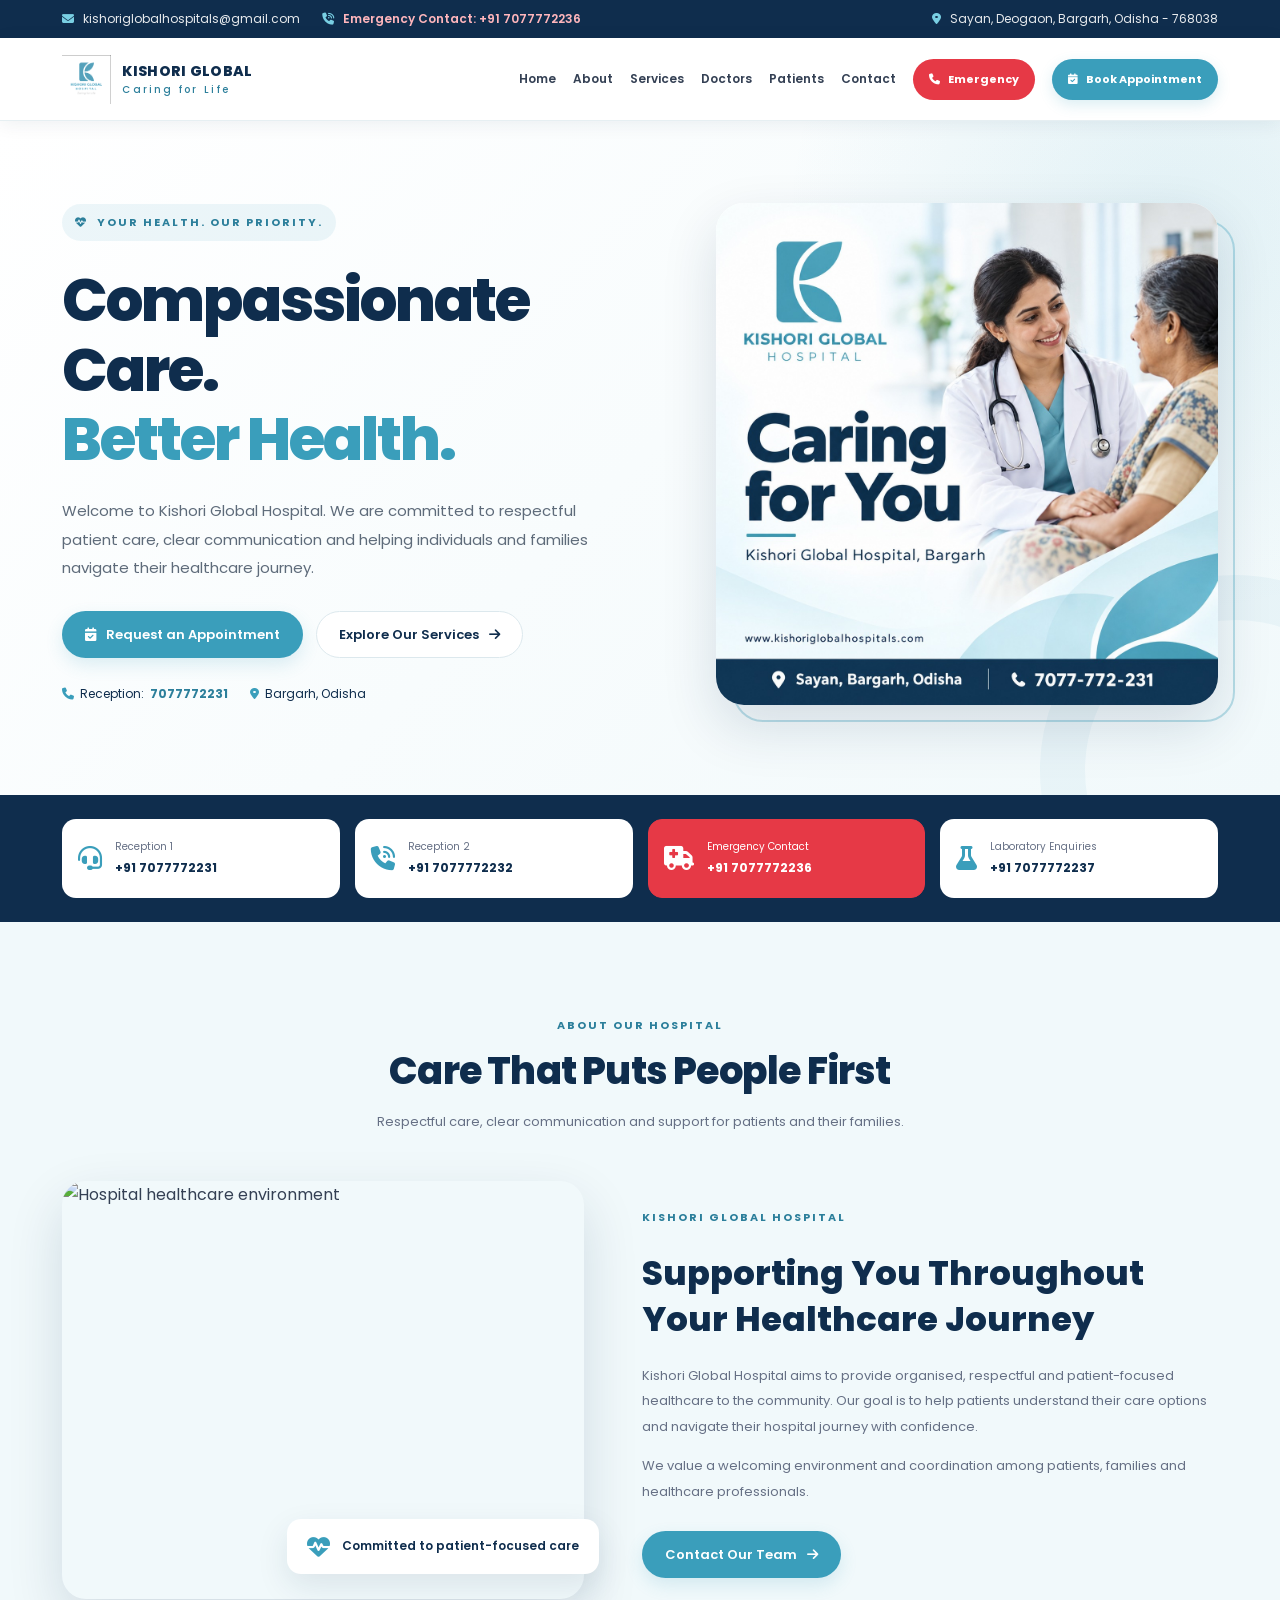
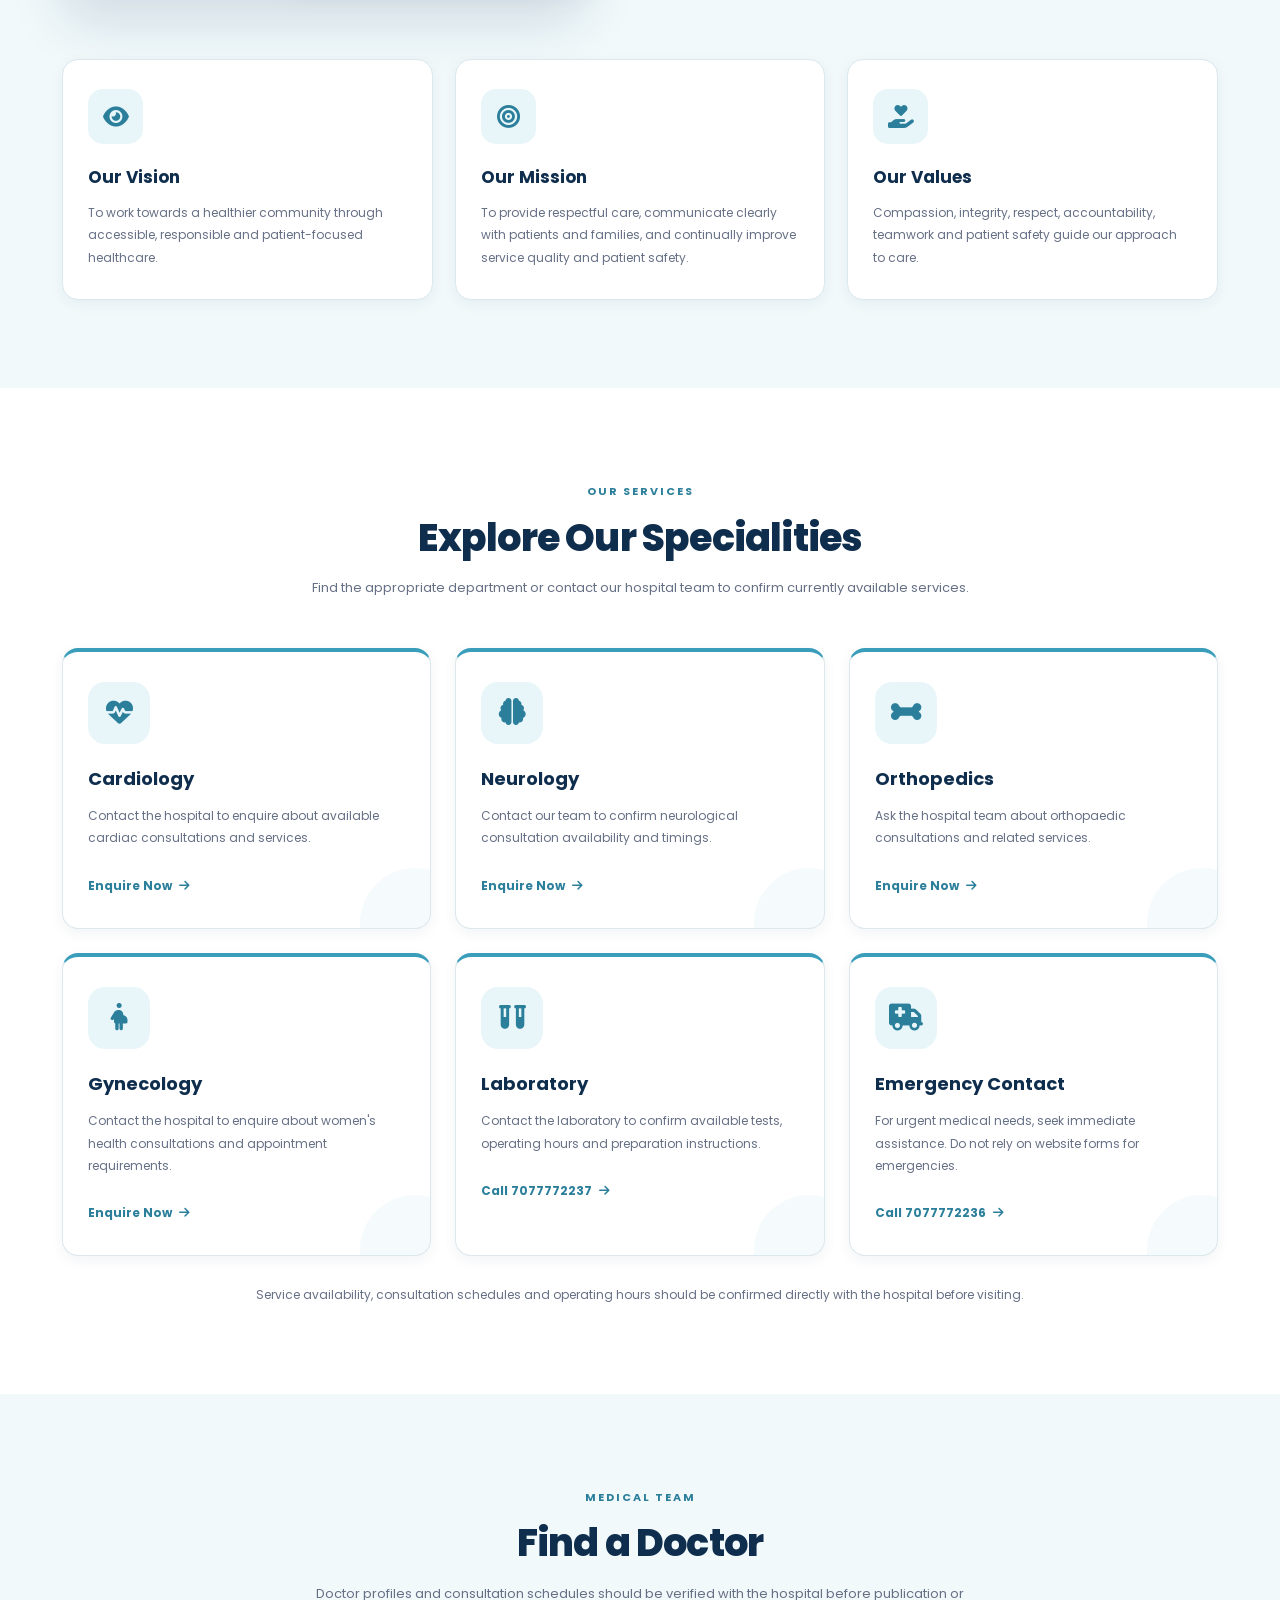
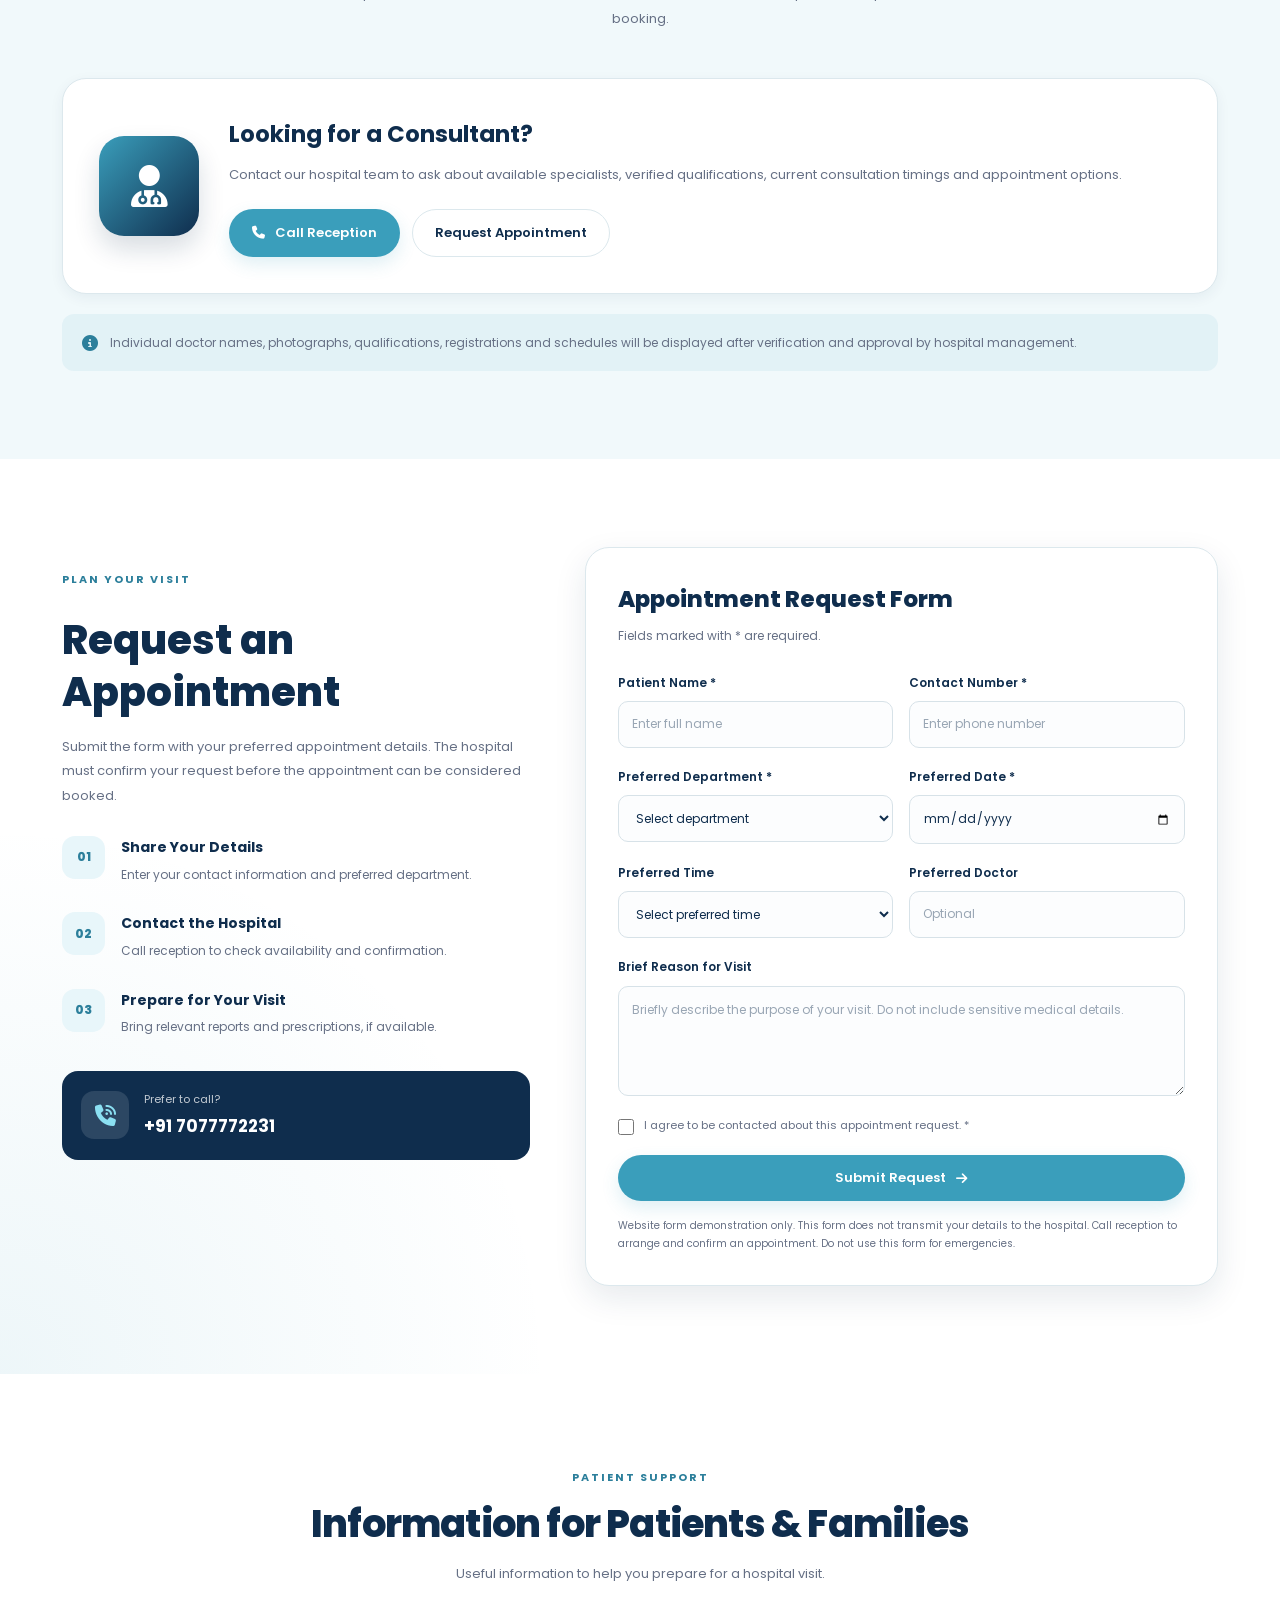
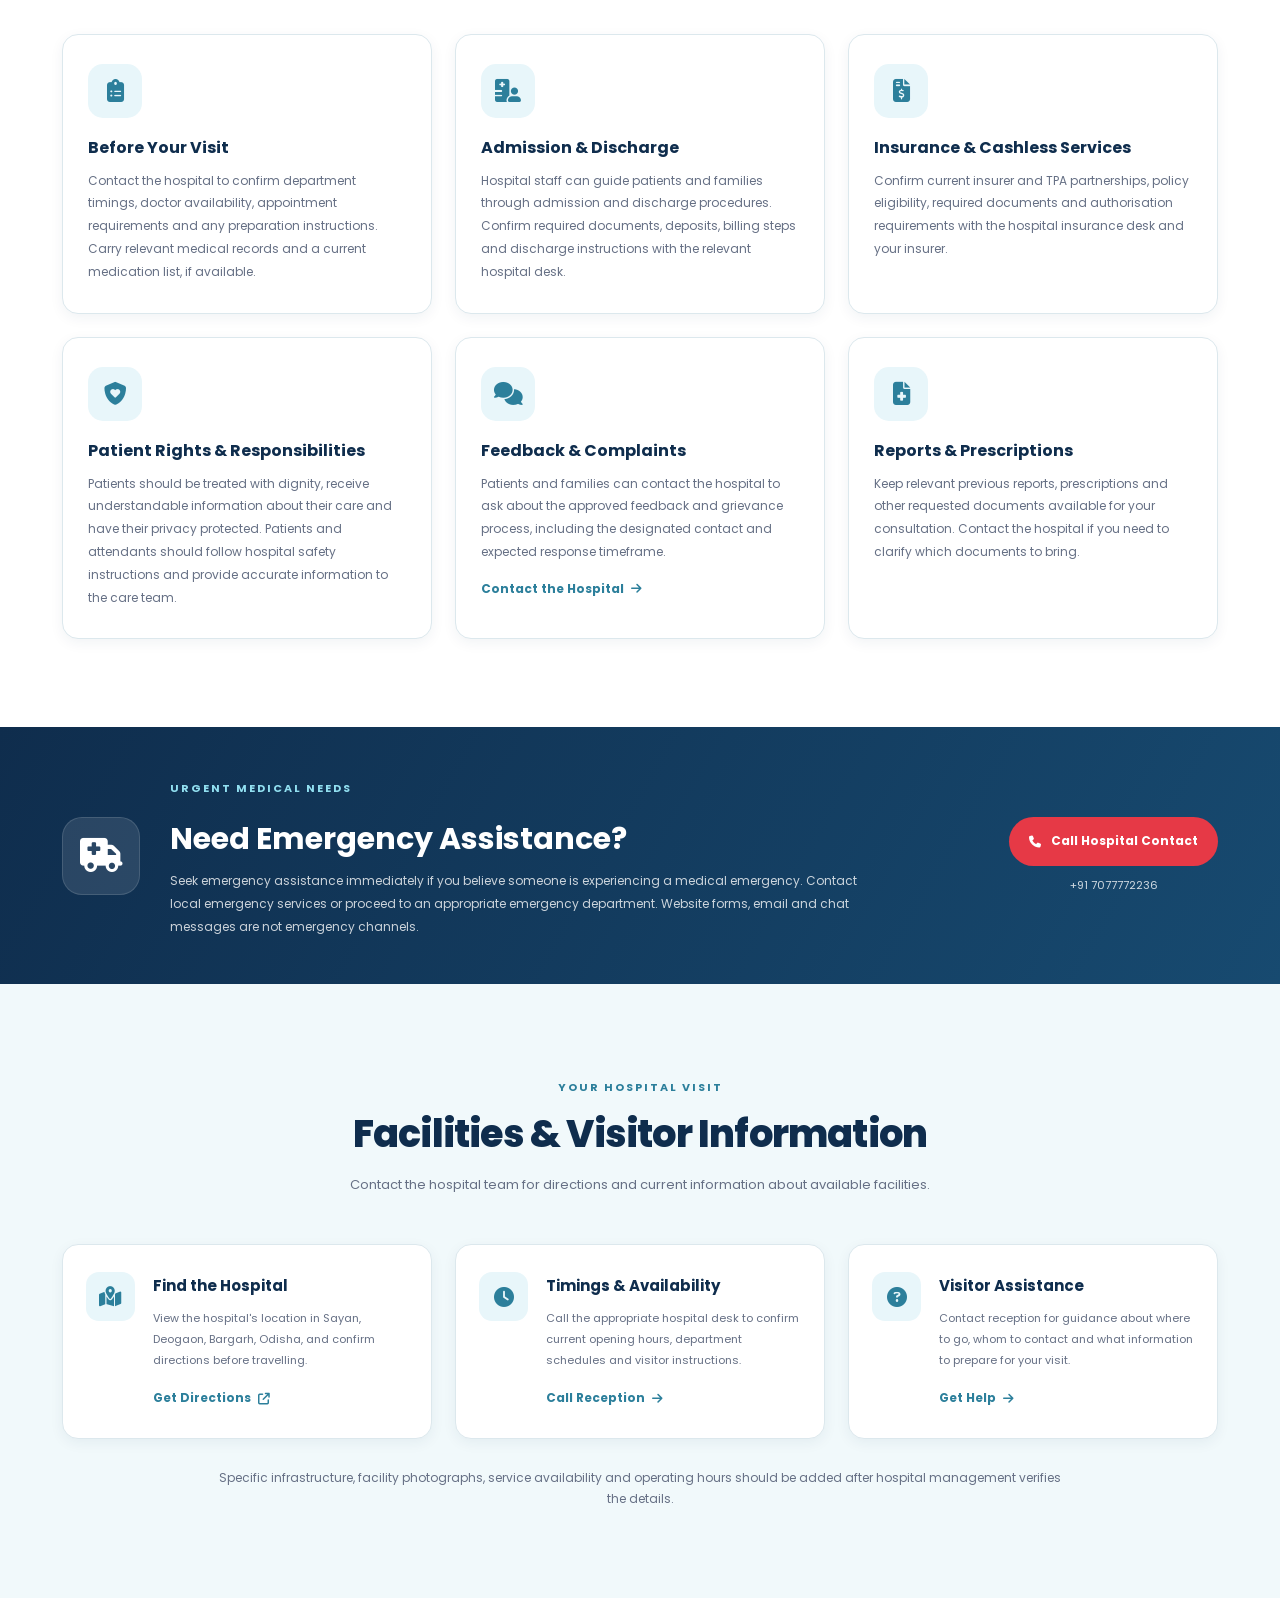
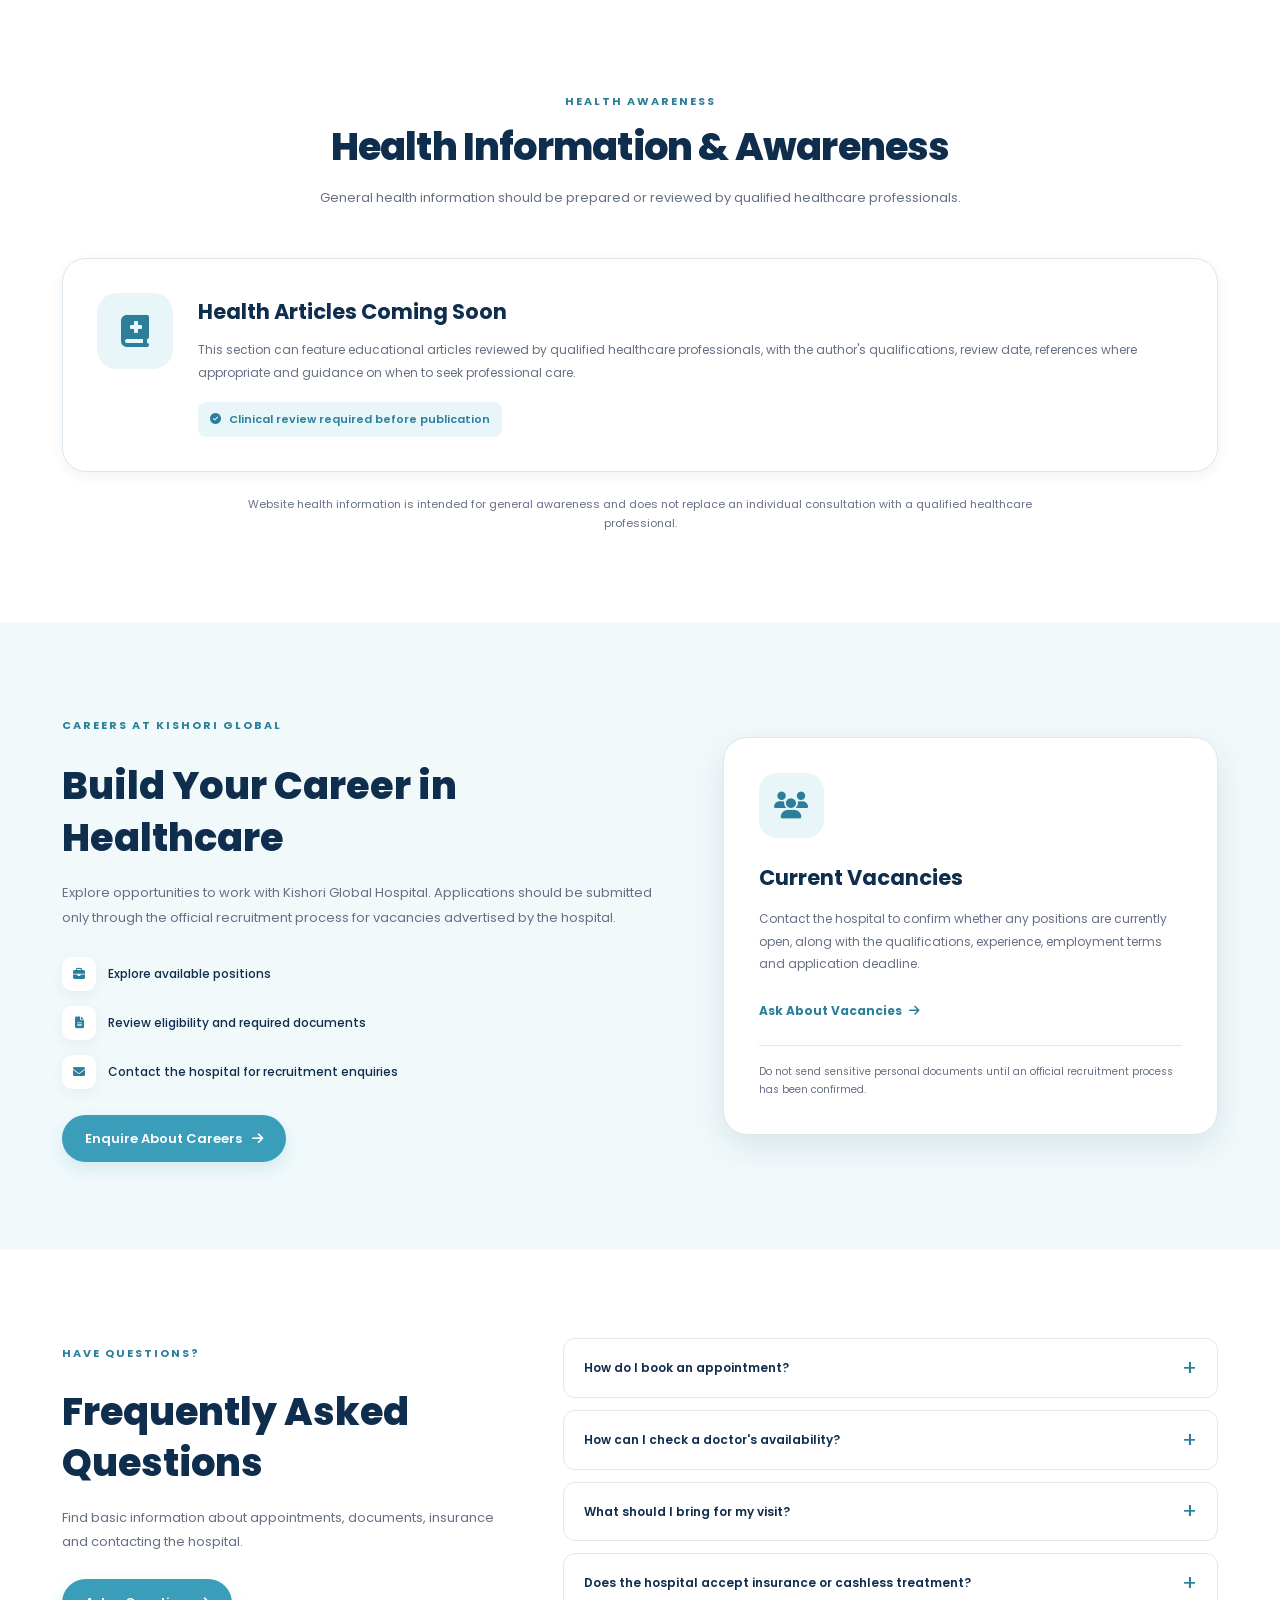
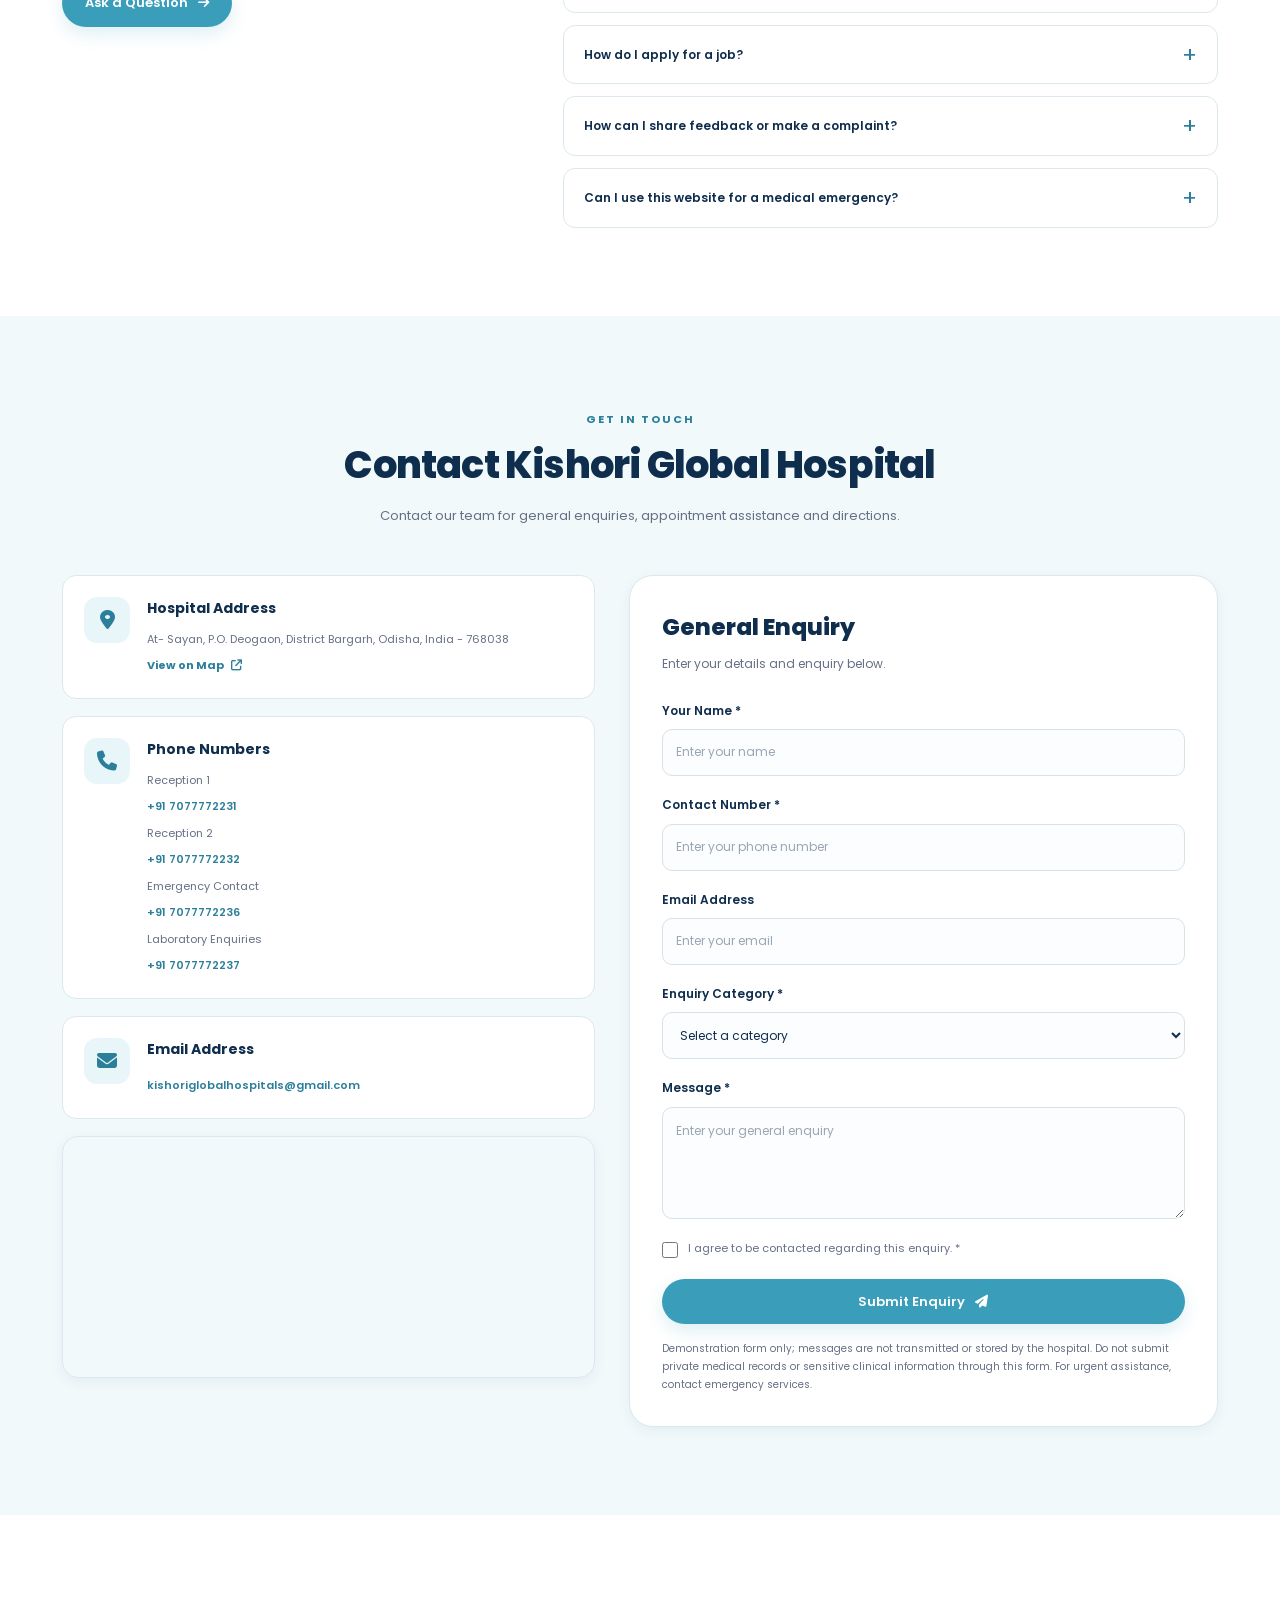
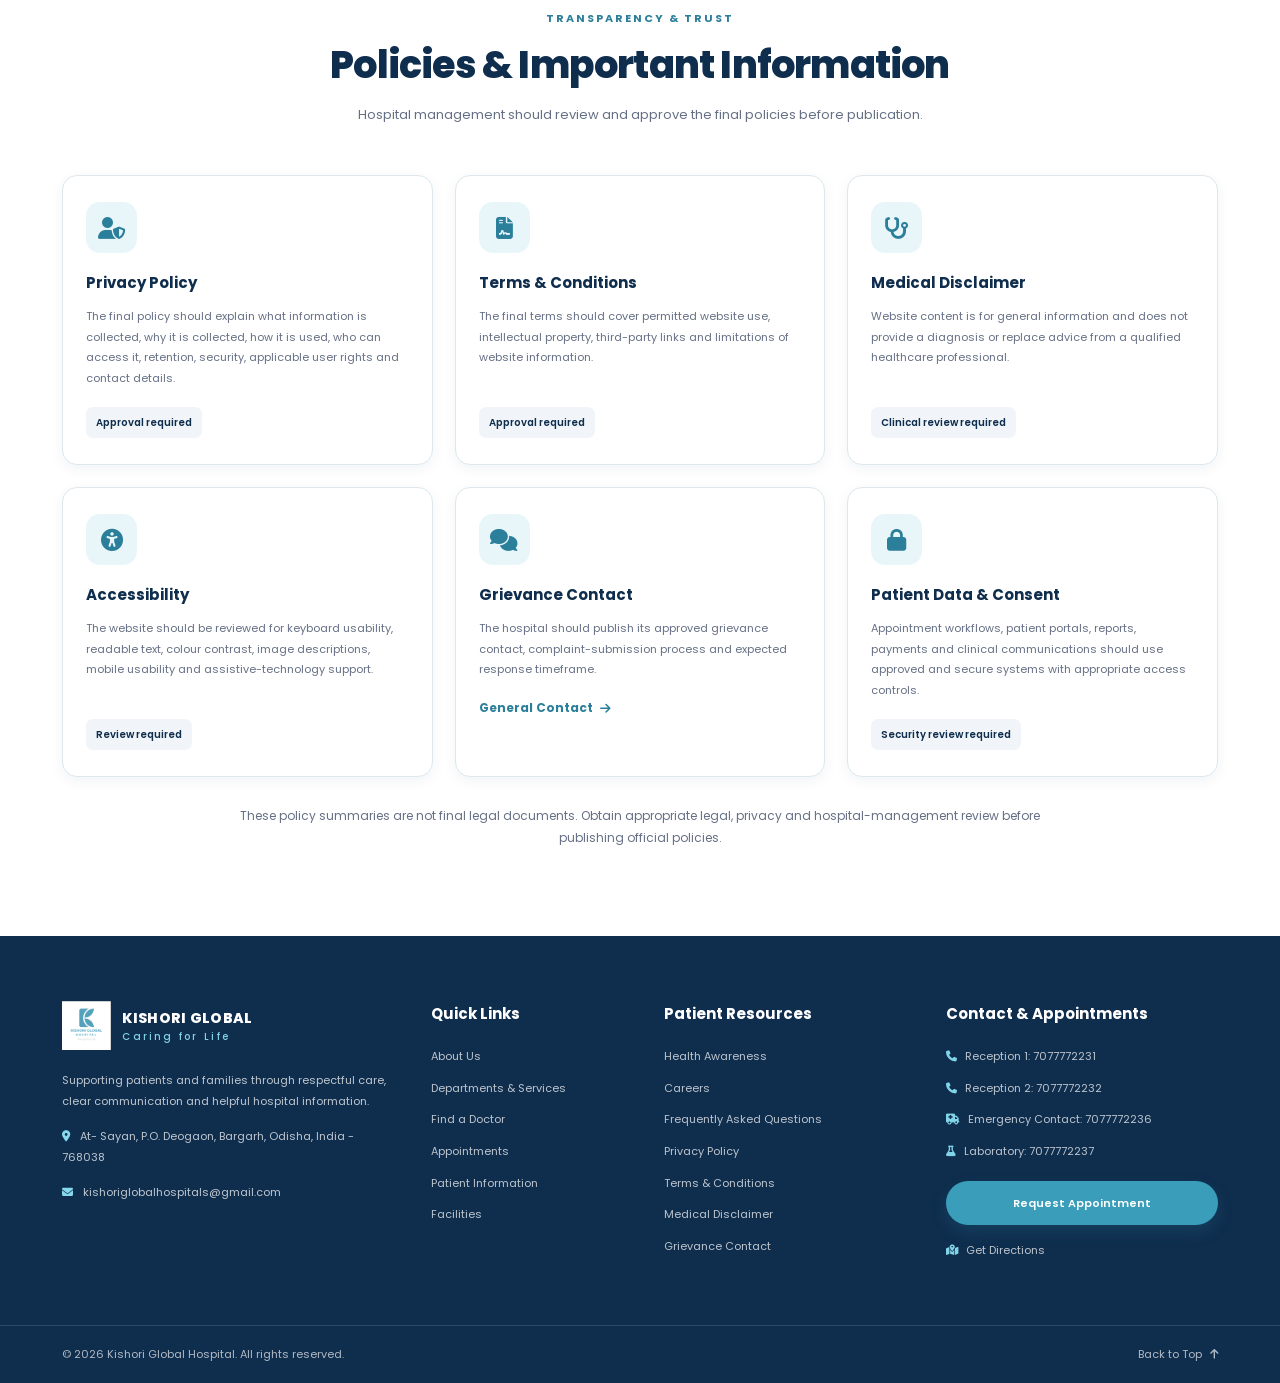
==== commit e7e7cf2a: "Add premium intro and backend integration" ====
--- a/index.html
+++ b/index.html
@@ -89,61 +89,65 @@
   <main>
 
     <!-- HERO SECTION -->
-    <section class="hero" id="home">
-      <div class="container hero-flex">
-
-        <div class="hero-text">
-          <span class="eyebrow">
-            <i class="fa-solid fa-heart-pulse"></i>
-            YOUR HEALTH. OUR PRIORITY.
-          </span>
-
-          <h1>
-            Compassionate Care.
-            <span>Better Health.</span>
-          </h1>
-
-          <p>
-            Welcome to Kishori Global Hospital. We are committed to
-            respectful patient care, clear communication and helping
-            individuals and families navigate their healthcare journey.
-          </p>
-
-          <div class="hero-btns">
-            <a href="#appointment" class="btn-primary">
-              <i class="fa-solid fa-calendar-check"></i>
-              Request an Appointment
-            </a>
-
-            <a href="#services" class="btn-secondary">
-              Explore Our Services
-              <i class="fa-solid fa-arrow-right"></i>
-            </a>
-          </div>
-
-          <div class="hero-numbers">
-            <span>
-              <i class="fa-solid fa-phone"></i>
-              Reception:
-              <a href="tel:+917077772231">7077772231</a>
-            </span>
-
-            <span>
-              <i class="fa-solid fa-location-dot"></i>
-              Bargarh, Odisha
-            </span>
-          </div>
-        </div>
-
-        <div class="hero-image">
-          <img
-            src="https://images.unsplash.com/photo-1631217868264-e5b90bb7e133?q=80&w=1200"
-            alt="Healthcare professional providing patient care"
-            fetchpriority="high">
-        </div>
-
-      </div>
-    </section>
+<section class="hero" id="home">
+  <div class="container hero-flex">
+
+    <div class="hero-text">
+
+      <span class="eyebrow">
+        <i class="fa-solid fa-heart-pulse"></i>
+        YOUR HEALTH. OUR PRIORITY.
+      </span>
+
+      <h1>
+        Compassionate Care.
+        <span>Better Health.</span>
+      </h1>
+
+      <p>
+        Welcome to Kishori Global Hospital. We are committed to
+        respectful patient care, clear communication and helping
+        individuals and families navigate their healthcare journey.
+      </p>
+
+      <div class="hero-btns">
+        <a href="#appointment" class="btn-primary">
+          <i class="fa-solid fa-calendar-check"></i>
+          Request an Appointment
+        </a>
+
+        <a href="#services" class="btn-secondary">
+          Explore Our Services
+          <i class="fa-solid fa-arrow-right"></i>
+        </a>
+      </div>
+
+      <div class="hero-numbers">
+        <span>
+          <i class="fa-solid fa-phone"></i>
+          Reception:
+          <a href="tel:+917077772231">7077772231</a>
+        </span>
+
+        <span>
+          <i class="fa-solid fa-location-dot"></i>
+          Bargarh, Odisha
+        </span>
+      </div>
+
+    </div>
+
+    <!-- ONLY HERO IMAGE: DO NOT MOVE OUTSIDE hero-flex -->
+    <div class="hero-image">
+      <img
+        class="hero-poster"
+        src="kishori-hospital-poster.jpeg"
+        alt="Kishori Global Hospital — Caring for You"
+        fetchpriority="high">
+    </div>
+
+  </div>
+</section>
 
 
     <!-- QUICK CONTACT STRIP -->
--- a/style.css
+++ b/style.css
@@ -2499,4 +2499,208 @@
     opacity: 1;
     transform: none;
   }
+}
+/* KGH LOGO INTRO */
+.site-intro {
+    position: fixed;
+    inset: 0;
+    z-index: 99999;
+    display: grid;
+    place-items: center;
+    background: #fff;
+    opacity: 1;
+    visibility: visible;
+    transition: opacity .7s ease, visibility .7s ease;
+}
+
+.site-intro.is-leaving {
+    opacity: 0;
+    visibility: hidden;
+    pointer-events: none;
+}
+
+.site-intro-content {
+    display: flex;
+    flex-direction: column;
+    align-items: center;
+    text-align: center;
+}
+
+.site-intro-logo {
+    width: 160px;
+    height: 160px;
+    object-fit: contain;
+    opacity: 0;
+    transform: scale(.7);
+    animation: kgh-logo-in .9s ease .1s forwards;
+}
+
+.site-intro-content h2 {
+    margin: 15px 0 0;
+    color: #0F2D4D;
+    font-family: Poppins, sans-serif;
+    font-size: 23px;
+    font-weight: 800;
+    letter-spacing: 3px;
+}
+
+.site-intro-content p {
+    margin-top: 7px;
+    color: #3A9EBB;
+    font-size: 10px;
+    font-weight: 600;
+    letter-spacing: 5px;
+}
+
+.intro-progress {
+    width: 140px;
+    height: 3px;
+    margin-top: 24px;
+    overflow: hidden;
+    border-radius: 5px;
+    background: #E6F3F7;
+}
+
+.intro-progress span {
+    display: block;
+    width: 100%;
+    height: 100%;
+    background: #3A9EBB;
+    transform: scaleX(0);
+    transform-origin: left;
+    animation: kgh-progress 1.4s ease forwards;
+}
+
+@keyframes kgh-logo-in {
+    to {
+        opacity: 1;
+        transform: scale(1);
+    }
+}
+
+@keyframes kgh-progress {
+    to {
+        transform: scaleX(1);
+    }
+}
+
+@media (prefers-reduced-motion: reduce) {
+    .site-intro-logo,
+    .intro-progress span {
+        animation-duration: .01ms !important;
+    }
+}
+/* KISHORI GLOBAL HOSPITAL POSTER */
+
+.hero-image.hospital-poster {
+    display: flex;
+    align-items: center;
+    justify-content: center;
+
+    width: 100%;
+    min-width: 0;
+    flex: 1;
+
+    padding: 8px;
+
+    background: linear-gradient(
+        145deg,
+        #ffffff,
+        #edf8fb
+    );
+
+    border: 1px solid rgba(58, 158, 187, 0.2);
+    border-radius: 28px;
+
+    box-shadow: 0 22px 55px rgba(15, 45, 77, 0.12);
+}
+
+.hero-image.hospital-poster img {
+    display: block;
+
+    width: 100%;
+    height: auto;
+    max-height: 680px;
+
+    aspect-ratio: 1 / 1;
+    object-fit: contain;
+
+    border-radius: 20px;
+
+    animation: none;
+    box-shadow: none;
+}
+
+@media (max-width: 850px) {
+    .hero-image.hospital-poster {
+        width: 100%;
+        max-width: 560px;
+        margin: 10px auto 0;
+        border-radius: 22px;
+    }
+
+    .hero-image.hospital-poster img {
+        border-radius: 16px;
+    }
+}
+/* Correct poster sizing; preserve existing hero animation */
+
+.hero-flex {
+  display: flex;
+  align-items: center;
+  gap: 65px;
+}
+
+.hero-text {
+  flex: 1.08;
+  min-width: 0;
+}
+
+.hero-image {
+  position: relative;
+  flex: 0.92;
+  min-width: 0;
+  animation: slideRight 0.85s ease both;
+}
+
+.hero-image img.hero-poster {
+  display: block;
+  width: 100%;
+  height: auto;
+  aspect-ratio: 1 / 1;
+  object-fit: contain;
+  background: #fff;
+  border-radius: 28px;
+  box-shadow: var(--shadow-lg);
+  animation: float 5s ease-in-out infinite;
+}
+
+@media (max-width: 850px) {
+  .hero-flex {
+    flex-direction: column;
+    align-items: stretch;
+    gap: 35px;
+  }
+
+  .hero-text,
+  .hero-image {
+    width: 100%;
+    flex: auto;
+    min-width: 0;
+  }
+
+  .hero-image {
+    max-width: 600px;
+    margin: 0 auto;
+  }
+}
+
+@media (prefers-reduced-motion: reduce) {
+  .hero-image {
+    animation: none;
+  }
+
+  .hero-image img.hero-poster {
+    animation: none;
+  }
 }
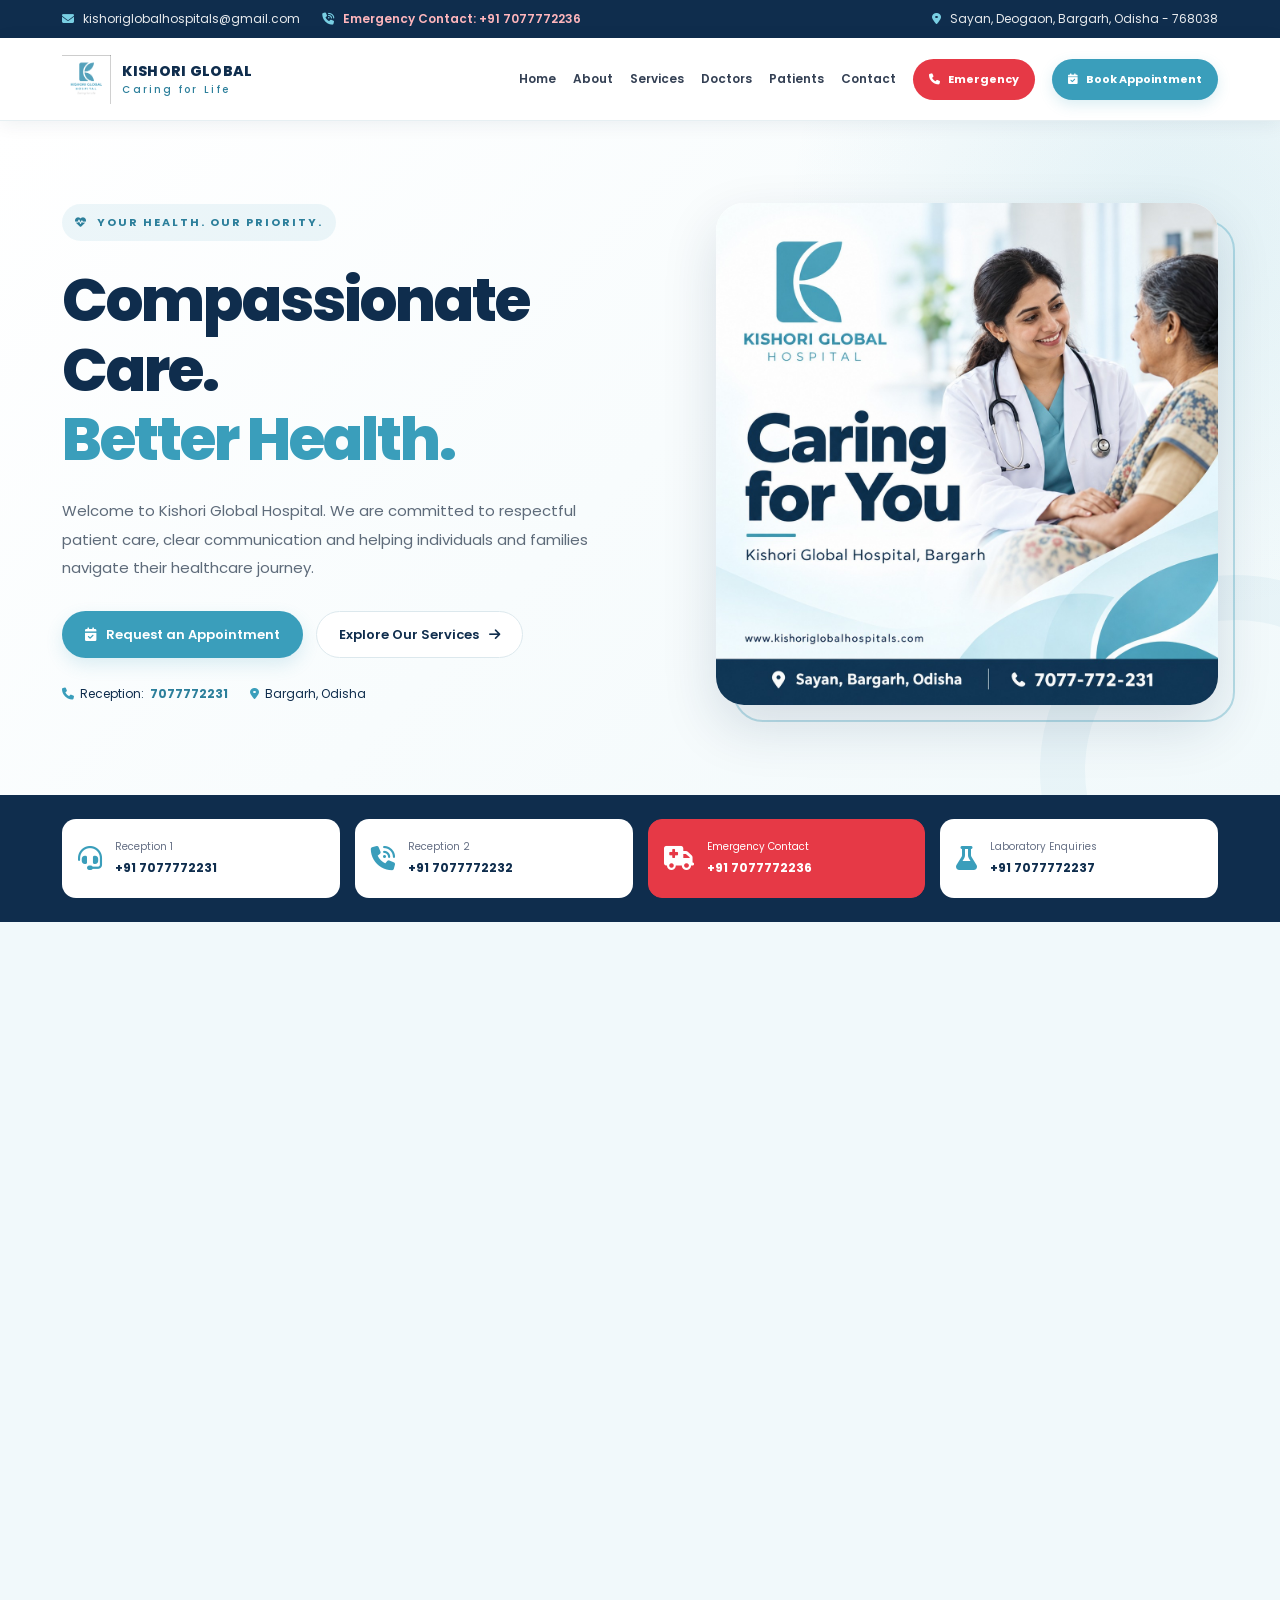
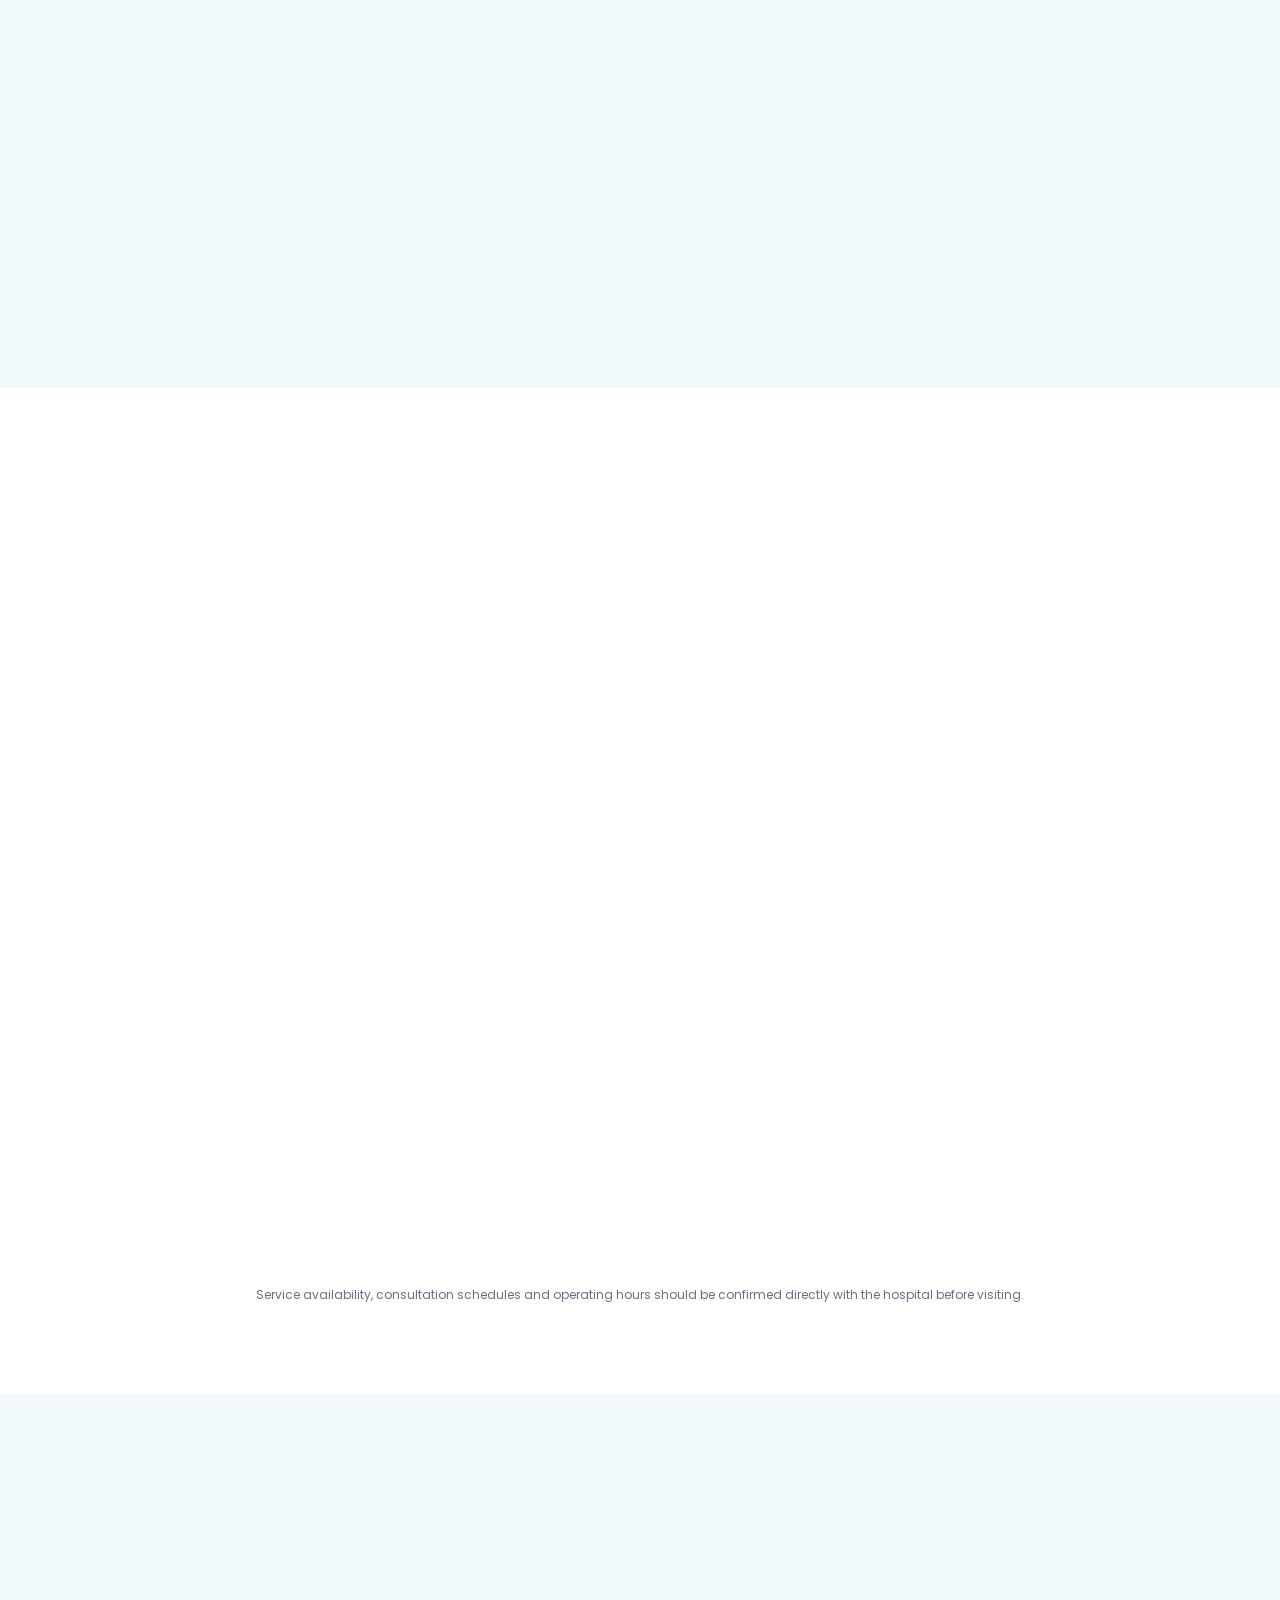
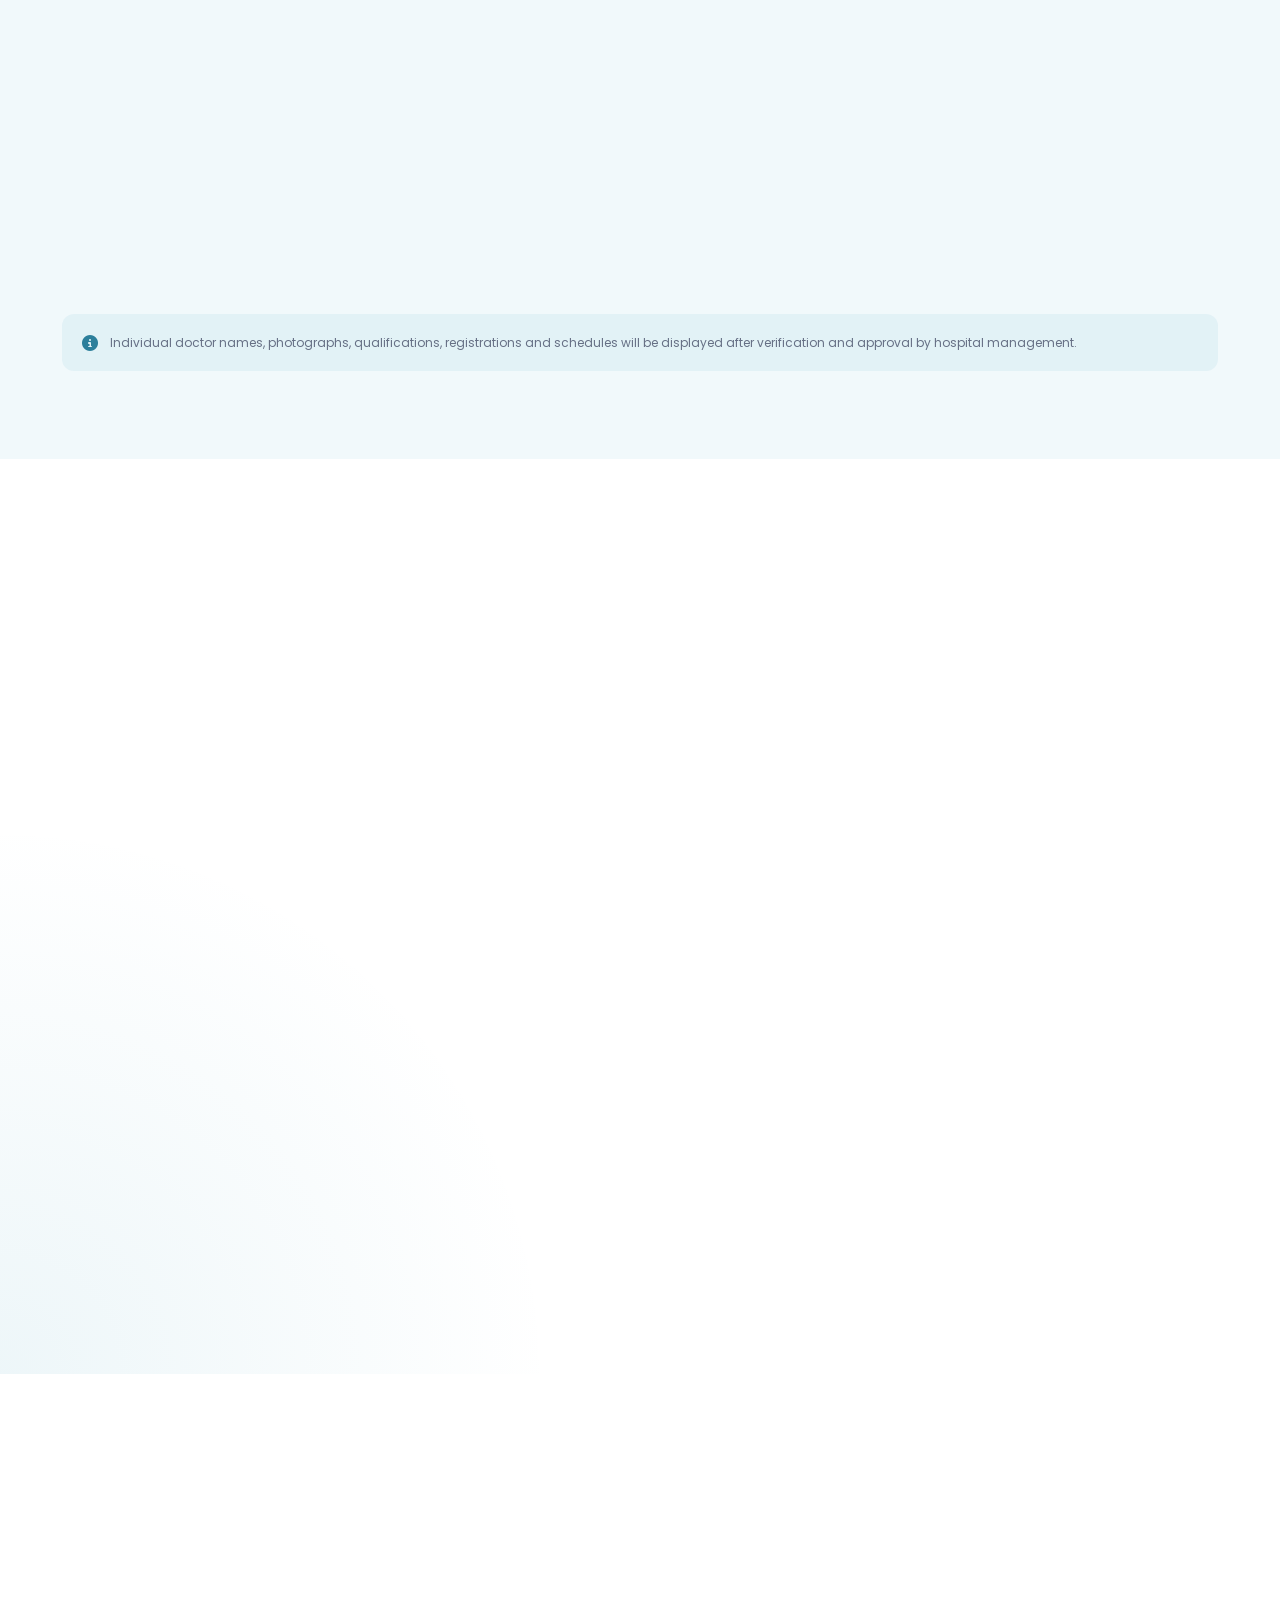
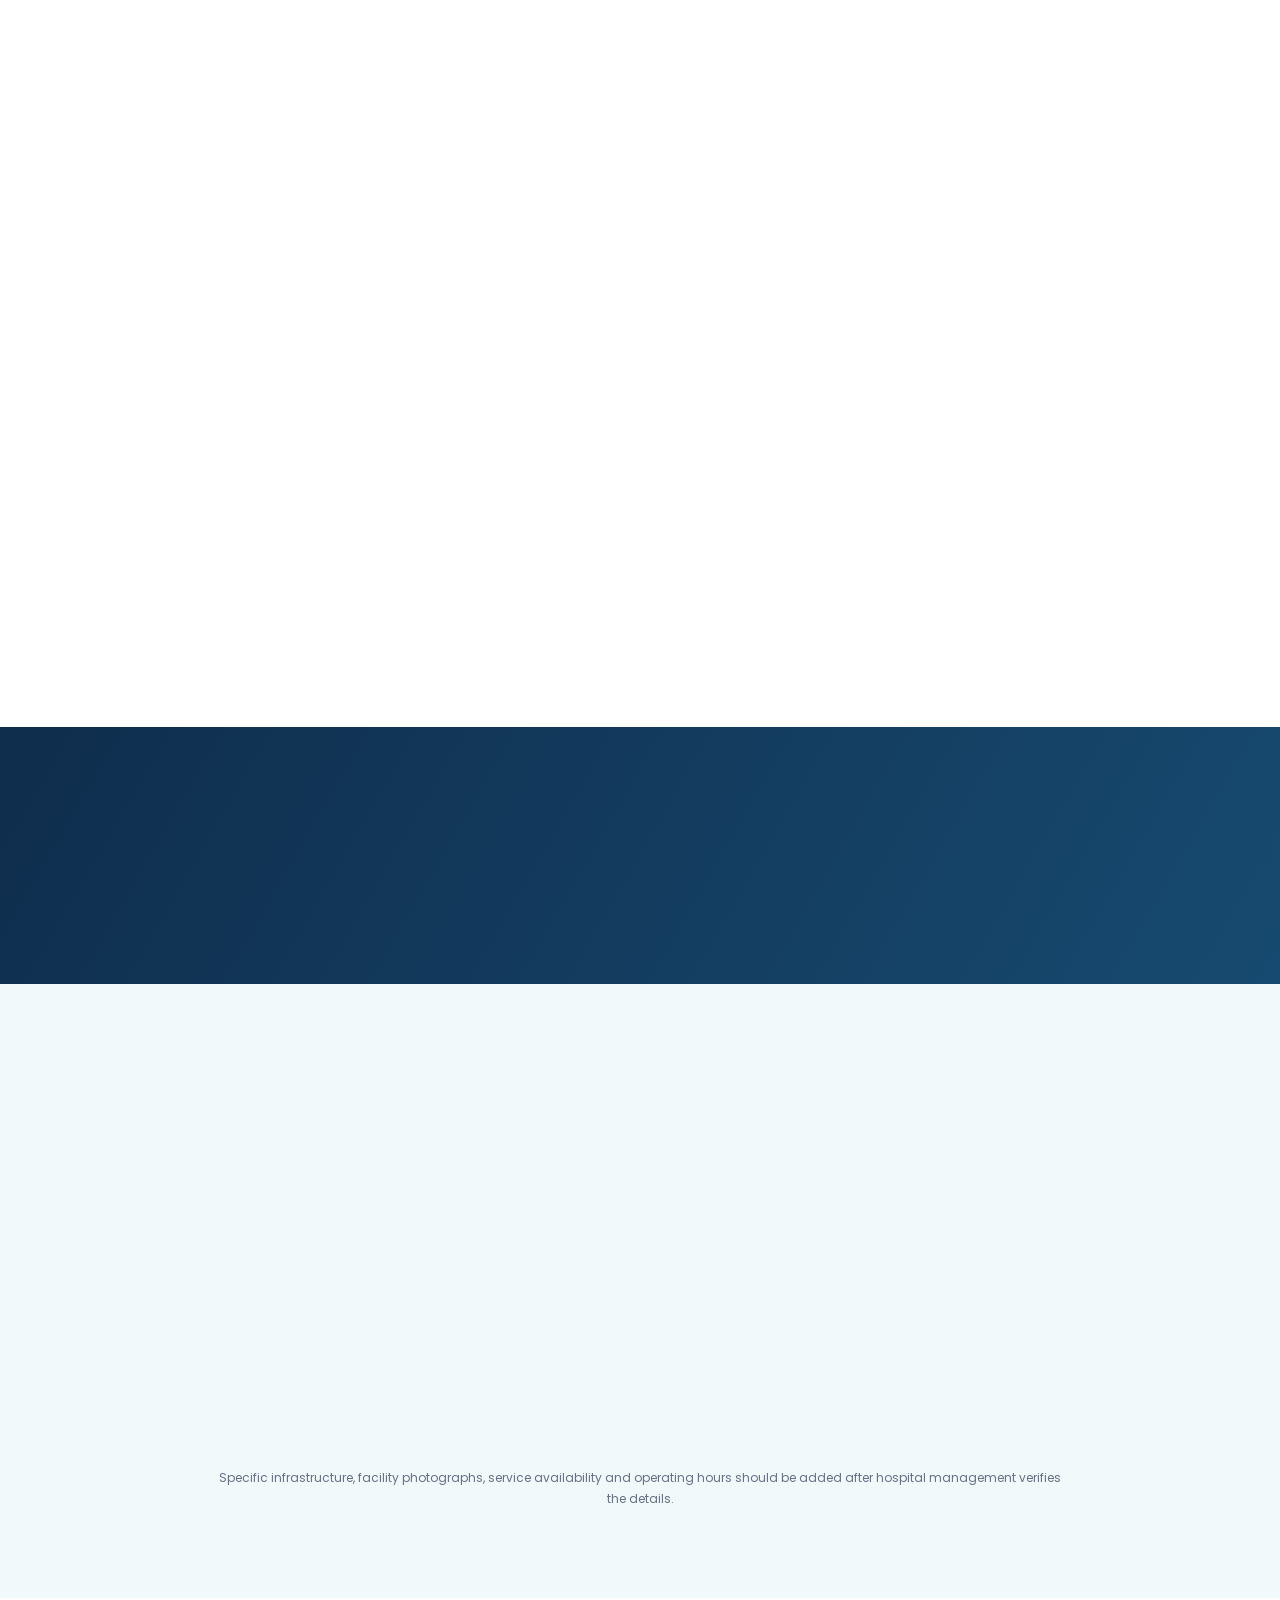
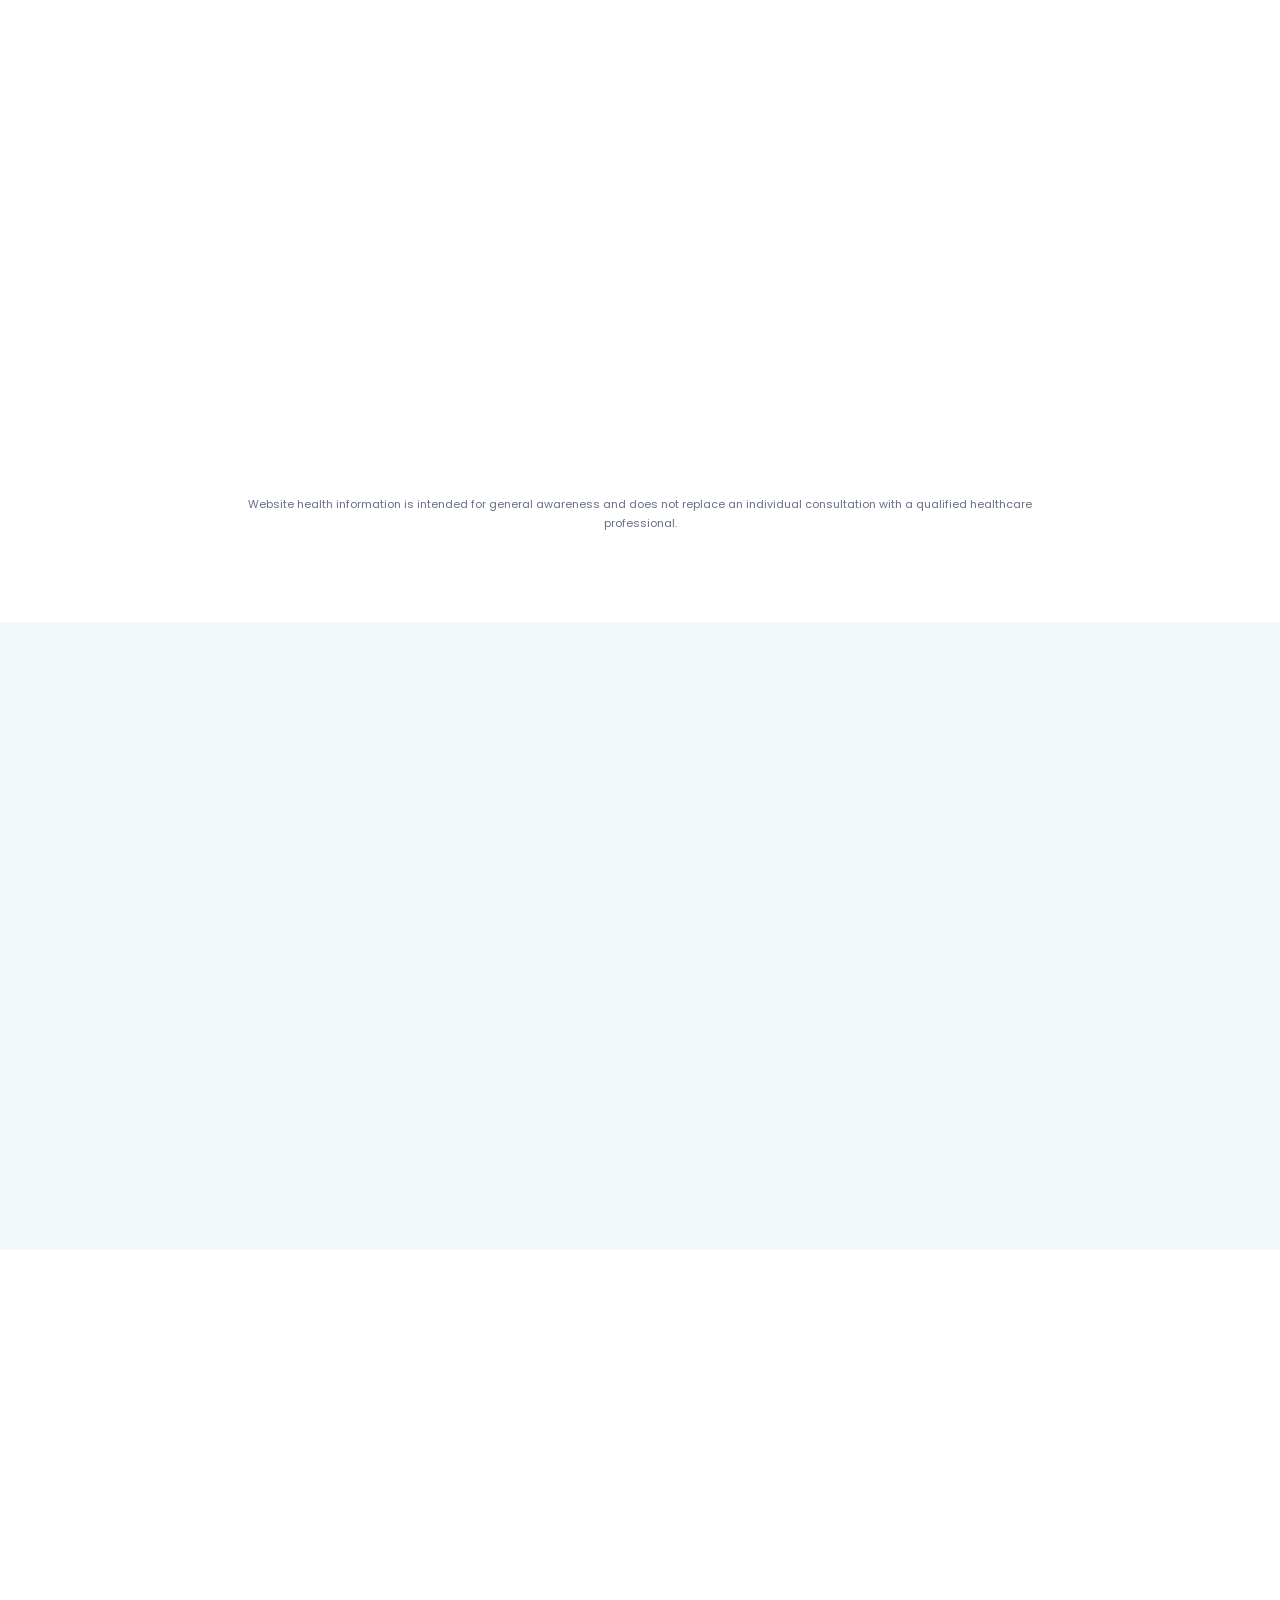
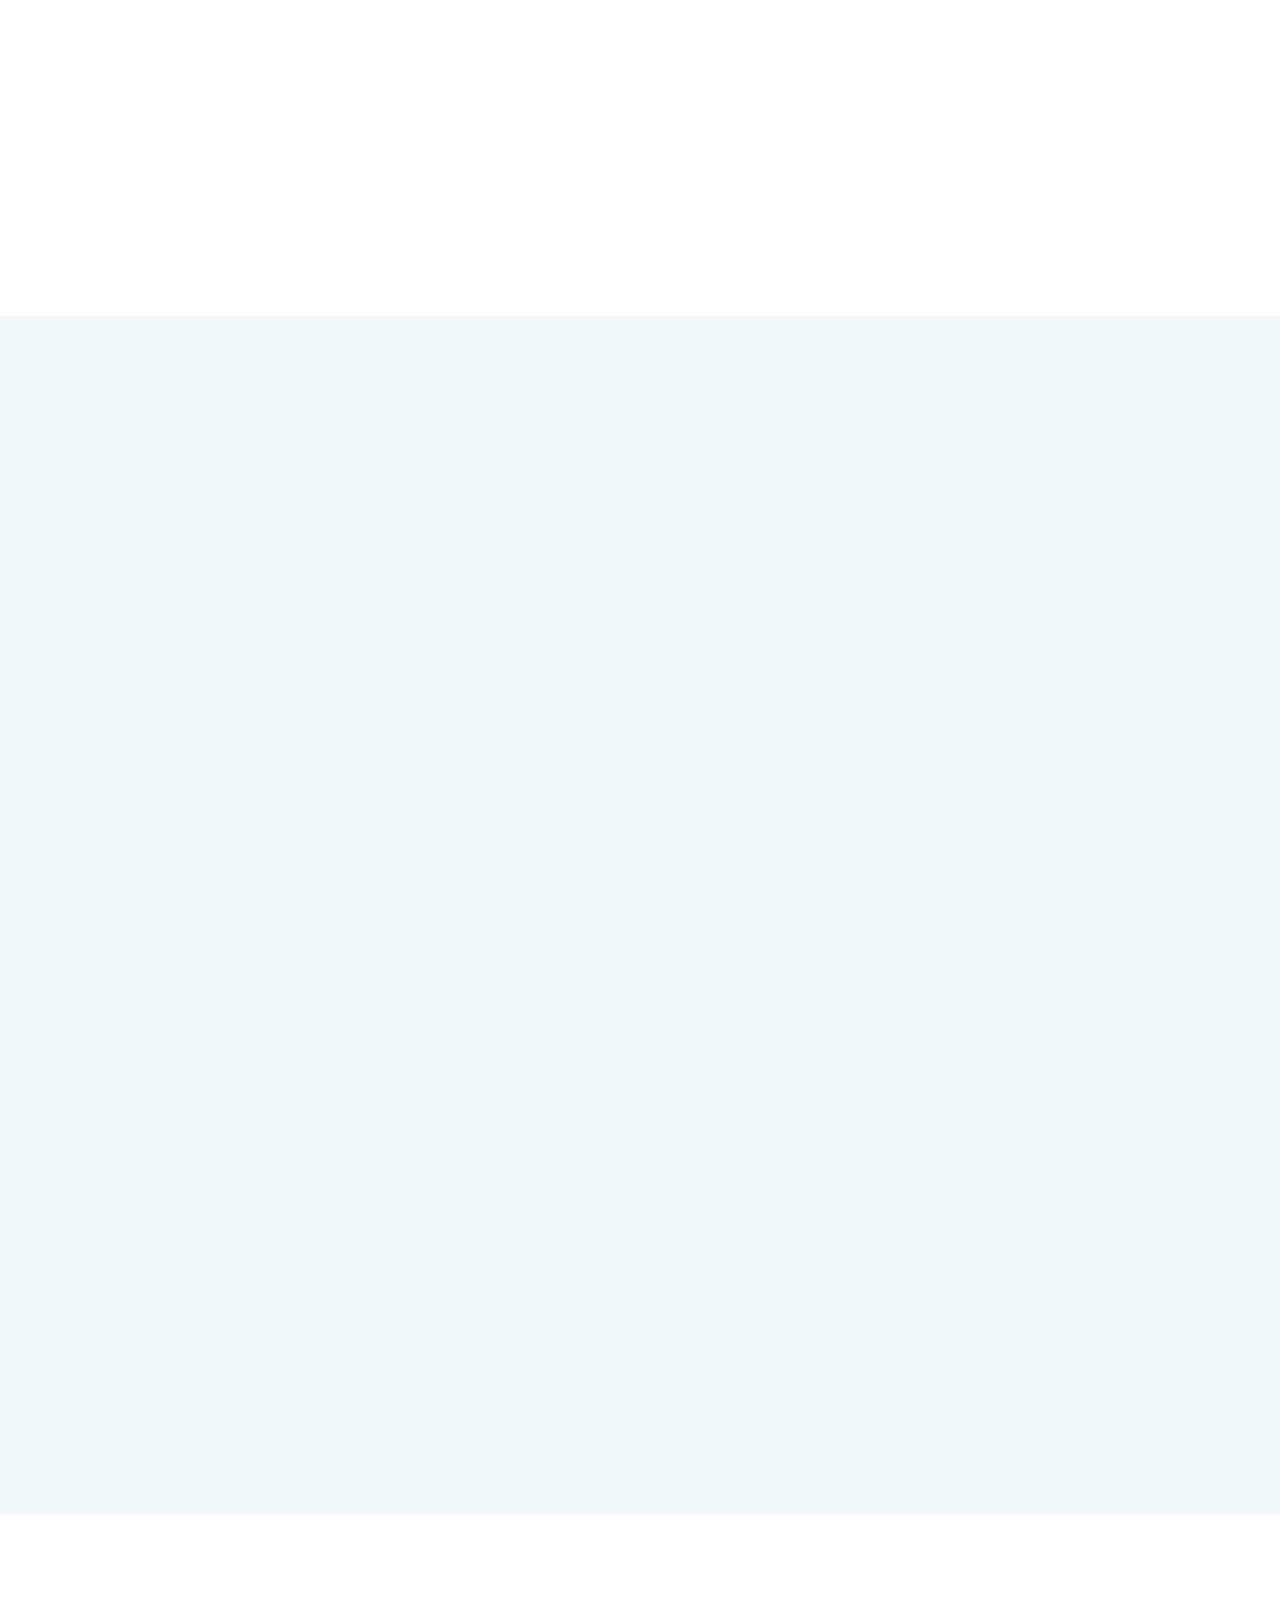
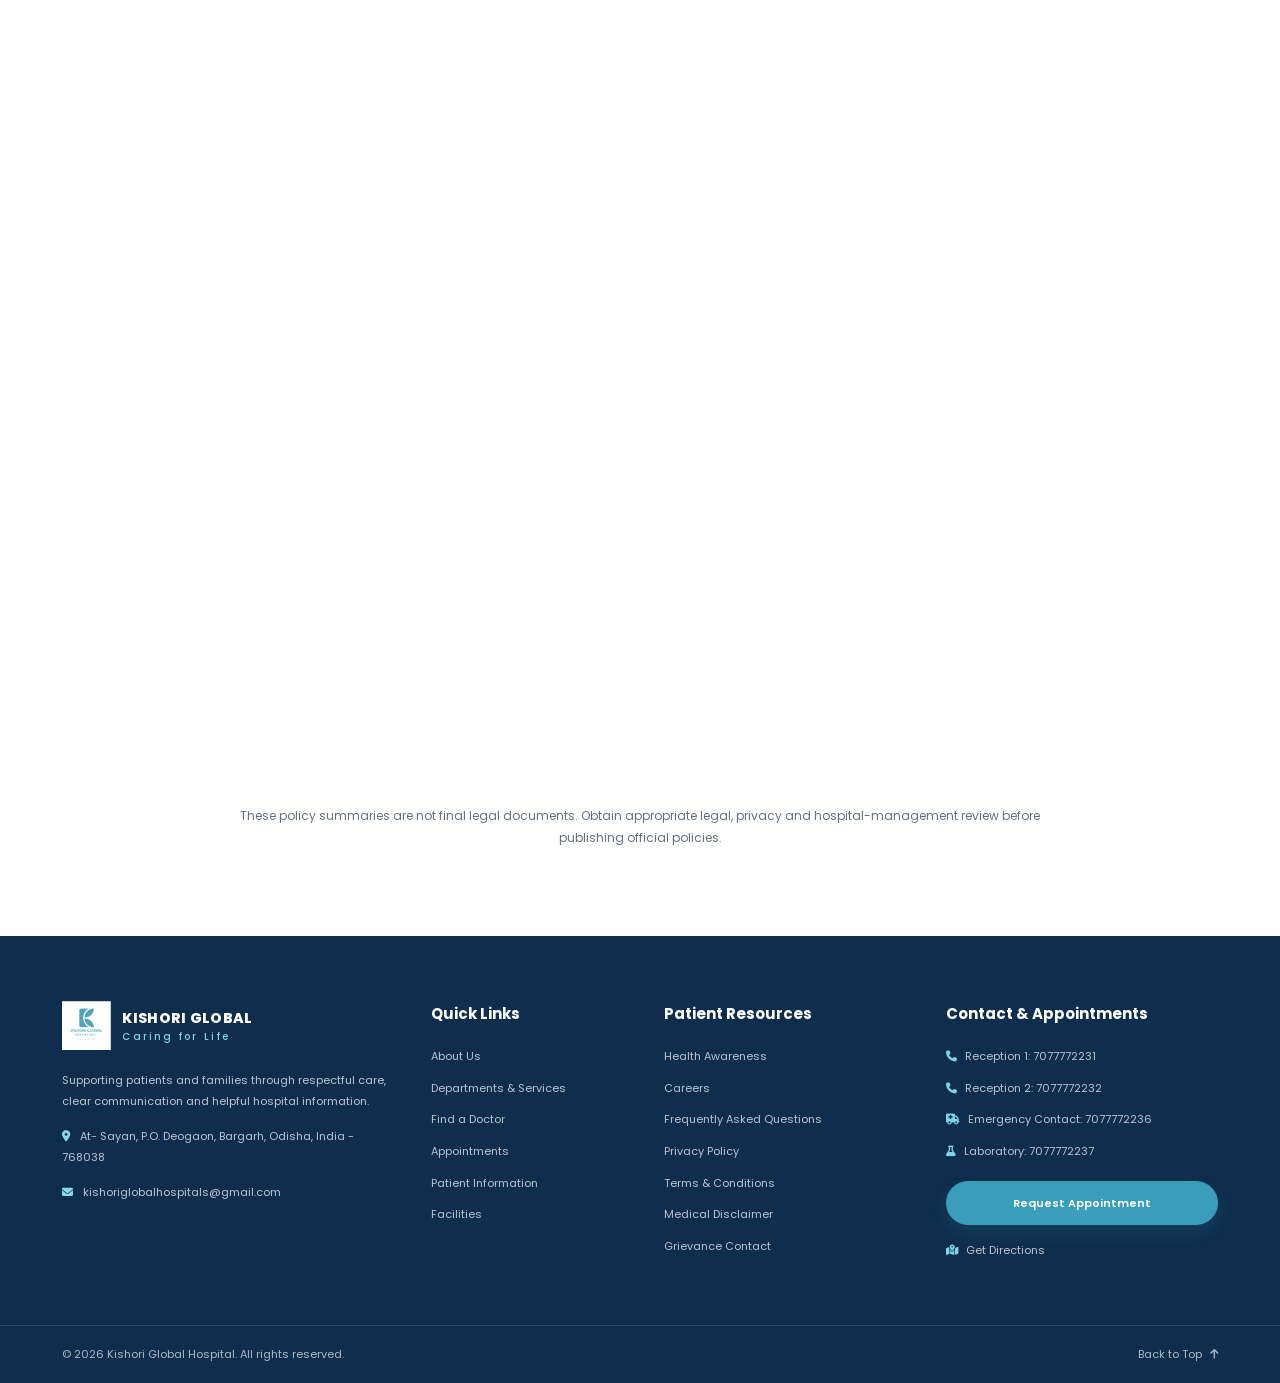
==== commit 6eb6976a: "Connect hospital website backend" ====
--- a/index.html
+++ b/index.html
@@ -606,9 +606,10 @@
               aria-live="polite"></p>
 
             <p class="form-disclaimer">
-              Website form demonstration only. This form does not transmit
-              your details to the hospital. Call reception to arrange and
-              confirm an appointment. Do not use this form for emergencies.
+  Your enquiry is submitted for authorised hospital staff to review.
+  Do not submit medical reports or sensitive clinical information.
+  For urgent medical needs, seek immediate assistance.
+</p>
             </p>
 
           </form>
@@ -1417,7 +1418,9 @@
 
 
   <!-- JAVASCRIPT -->
-  <script src="script.js"></script>
+  <script src="https://cdn.jsdelivr.net/npm/@supabase/supabase-js@2"></script>
+<script src="supabase-config.js"></script>
+<script src="script.js"></script>
 
 </body>
 </html>
--- a/style.css
+++ b/style.css
@@ -2703,4 +2703,25 @@
   .hero-image img.hero-poster {
     animation: none;
   }
+}
+/* Backend form feedback */
+.form-message.form-success {
+  padding: 12px 14px;
+  color: #146C43;
+  background: #EAF7EF;
+  border: 1px solid #B9E5CA;
+  border-radius: 10px;
+}
+
+.form-message.form-error {
+  padding: 12px 14px;
+  color: #9B1C27;
+  background: #FFF0F0;
+  border: 1px solid #F3C3C7;
+  border-radius: 10px;
+}
+
+.form-submit:disabled {
+  opacity: .65;
+  cursor: wait;
 }
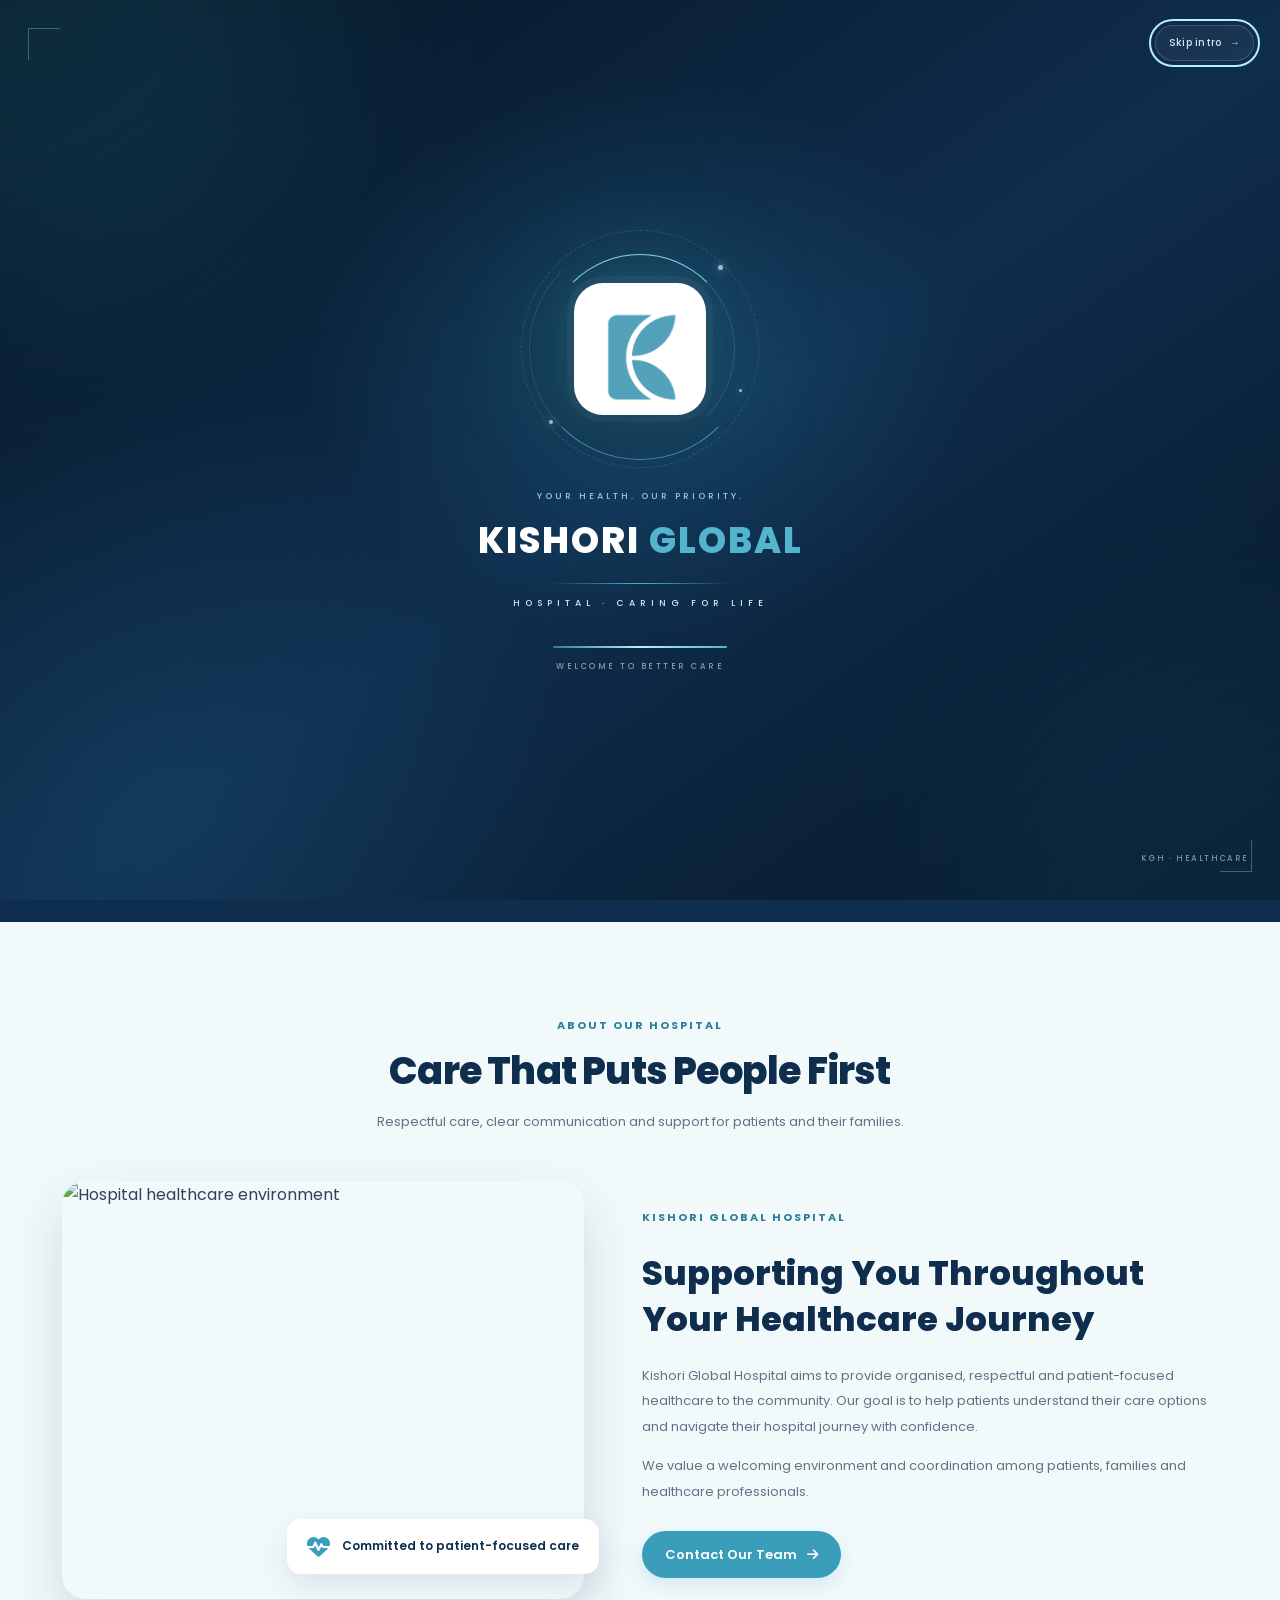
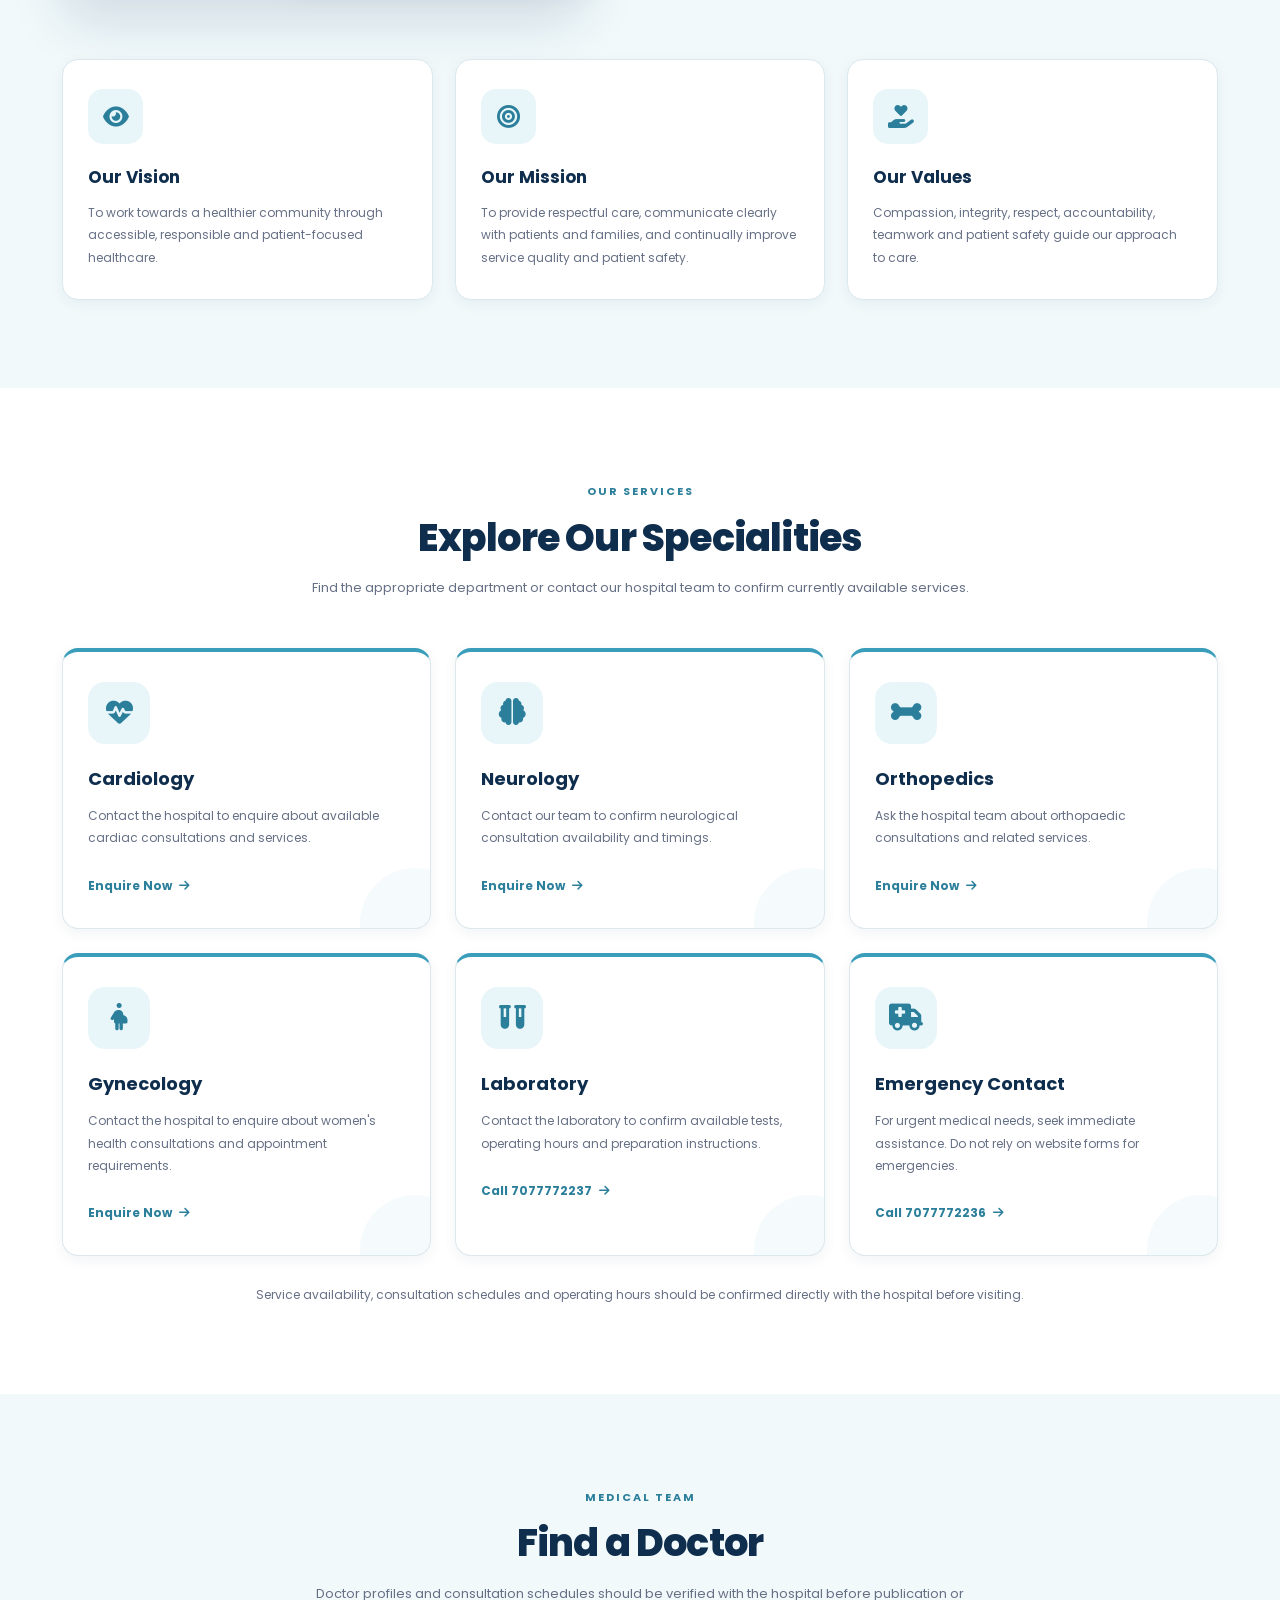
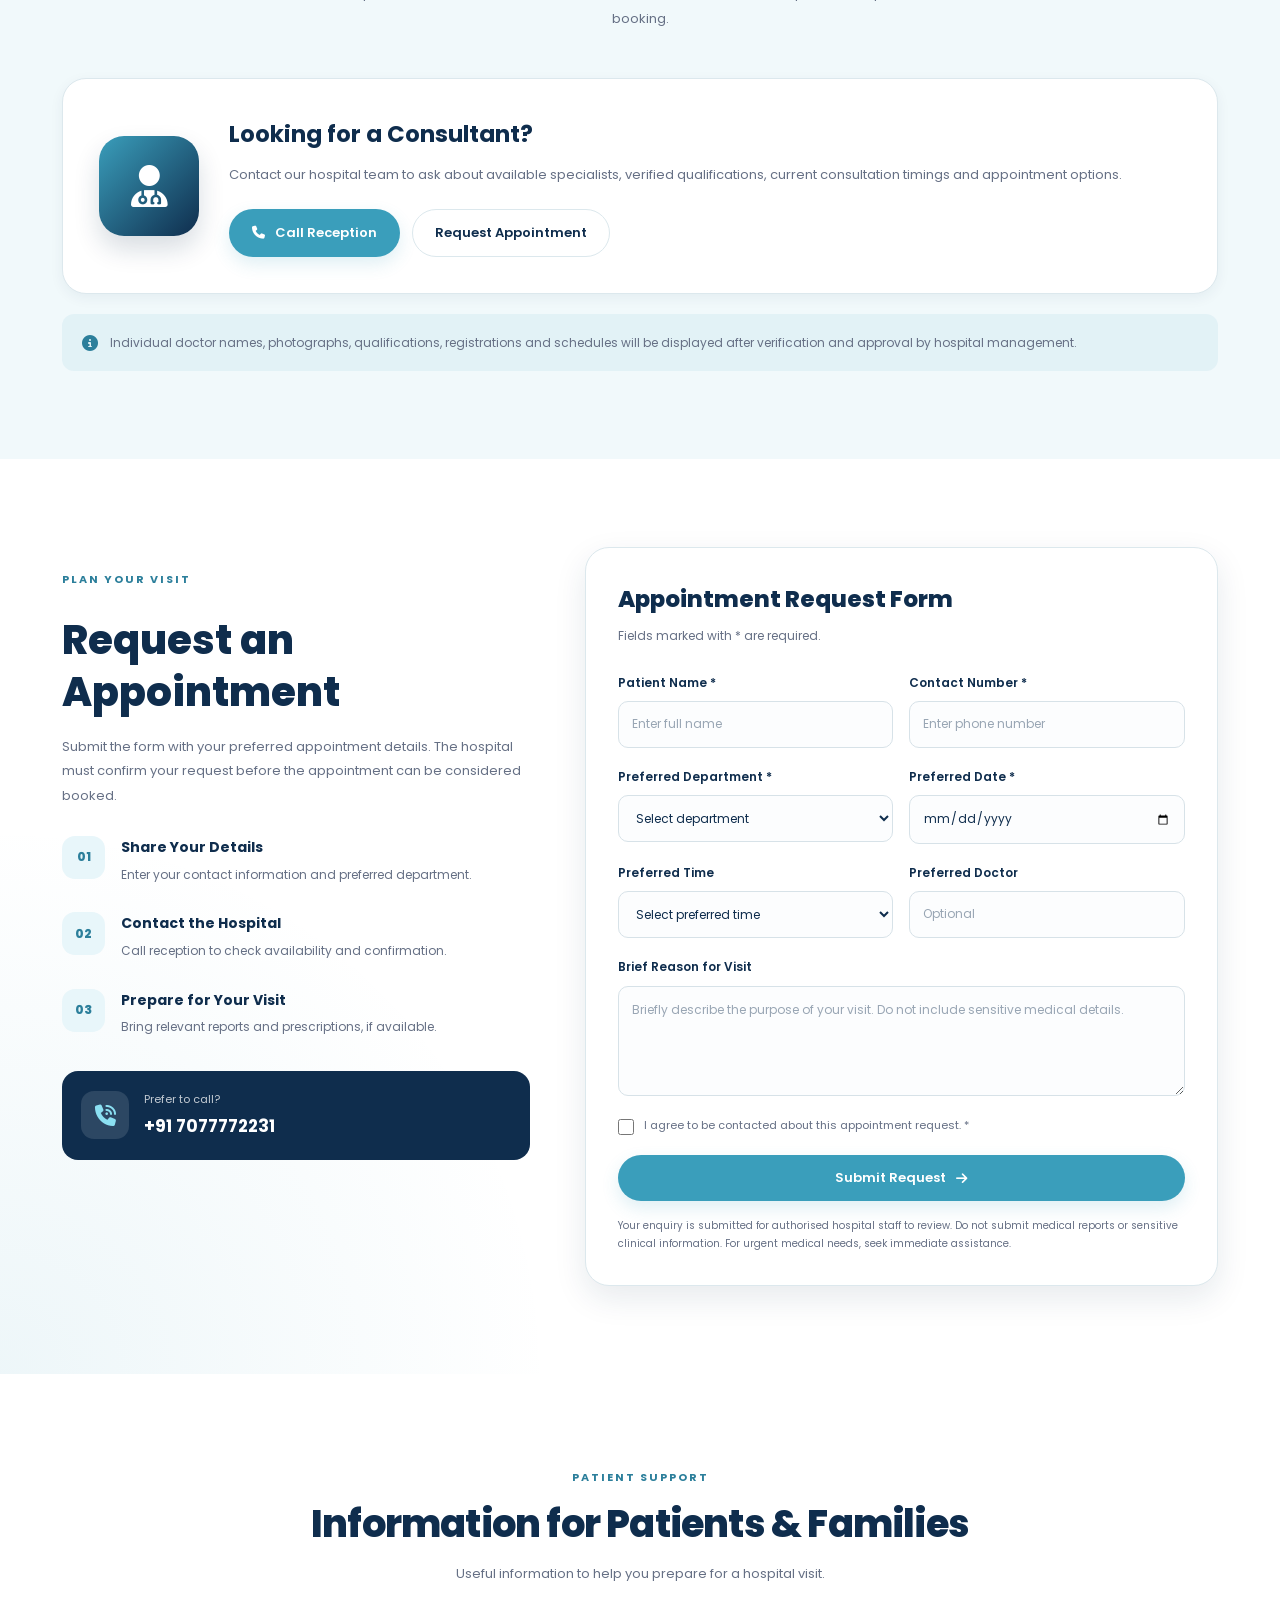
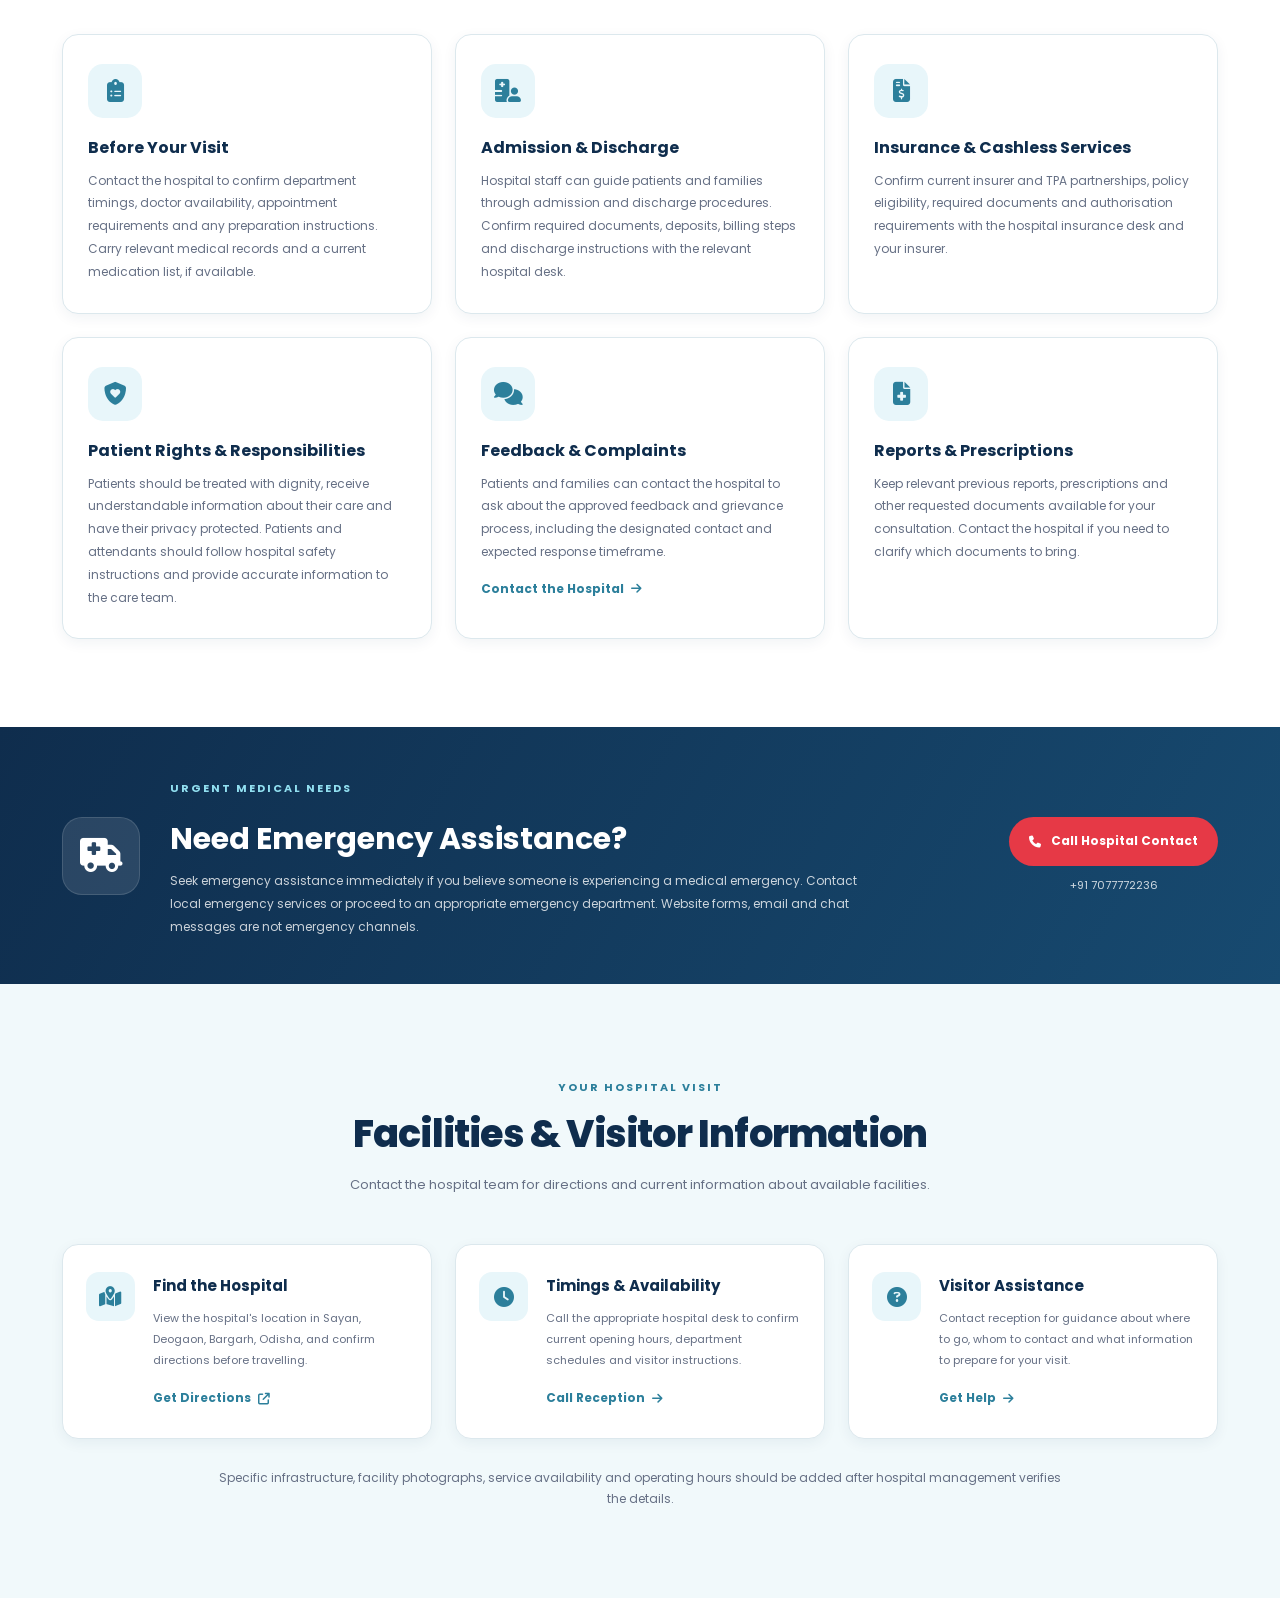
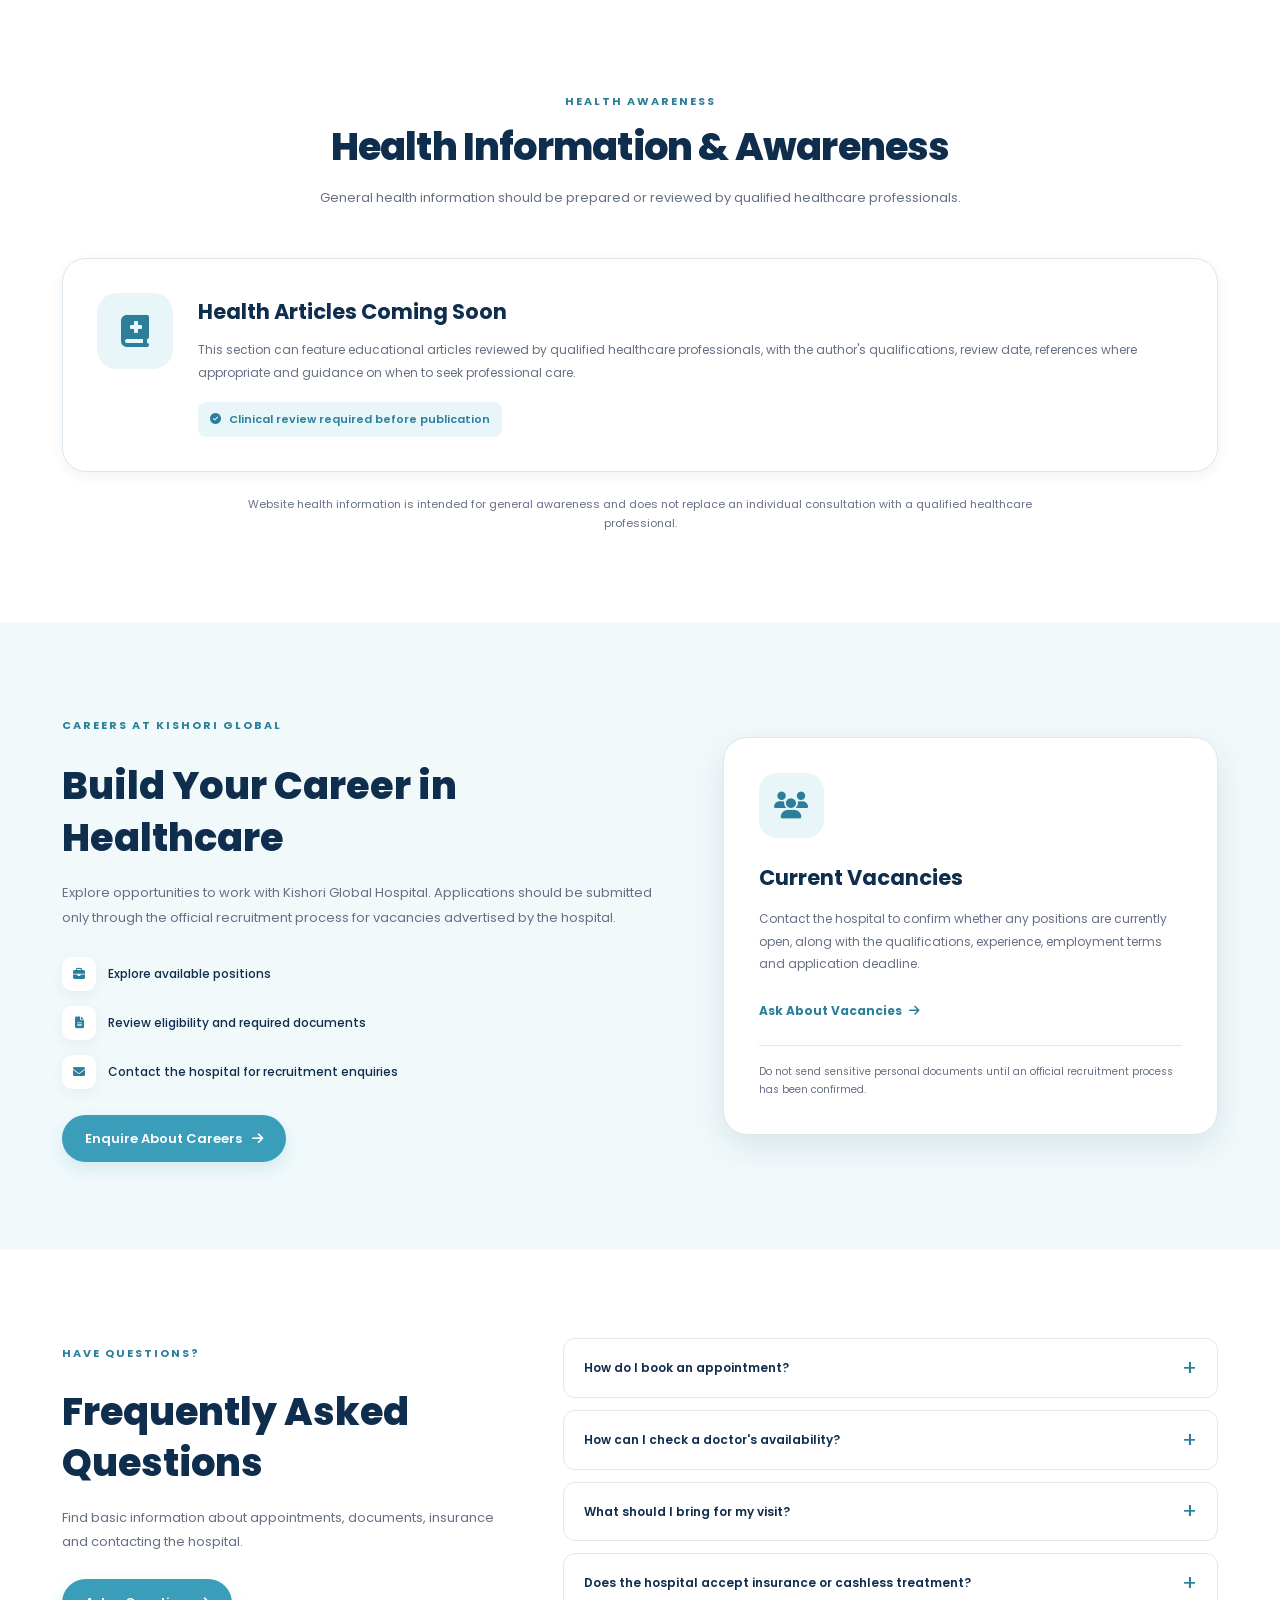
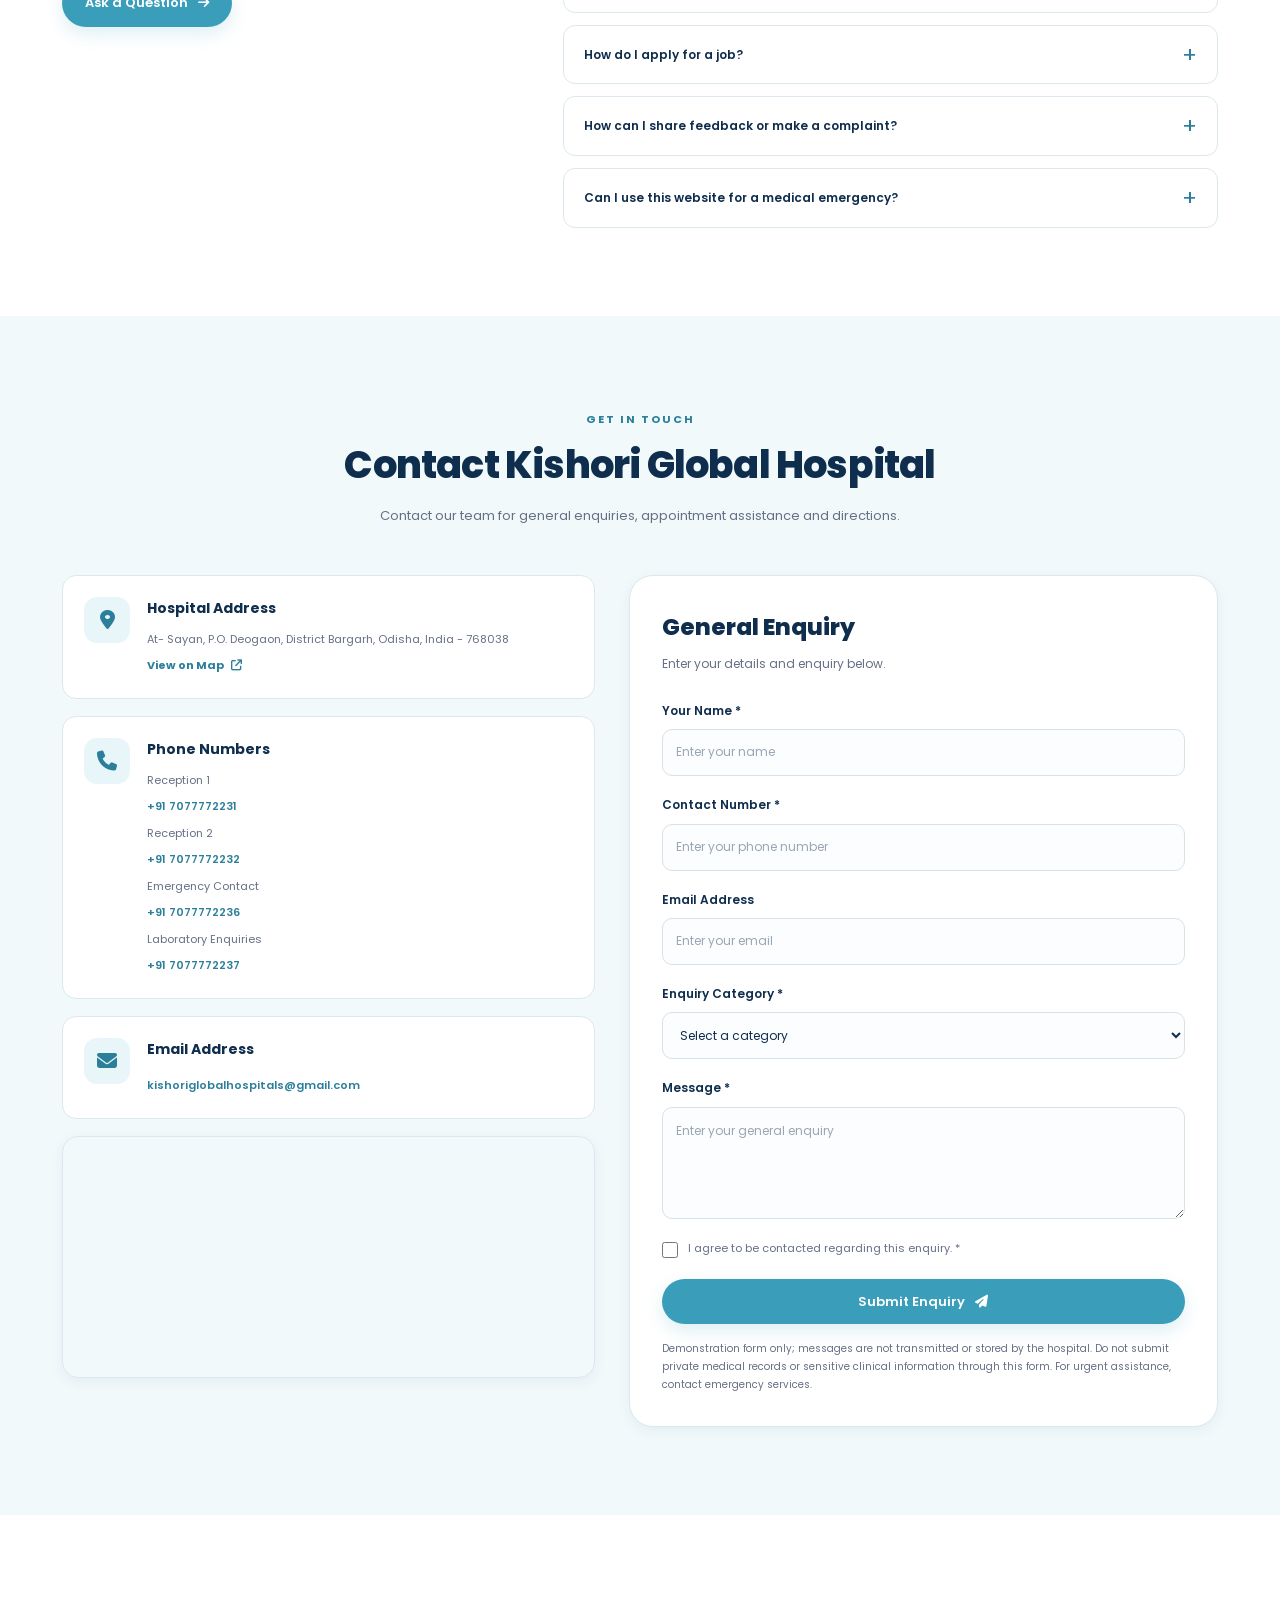
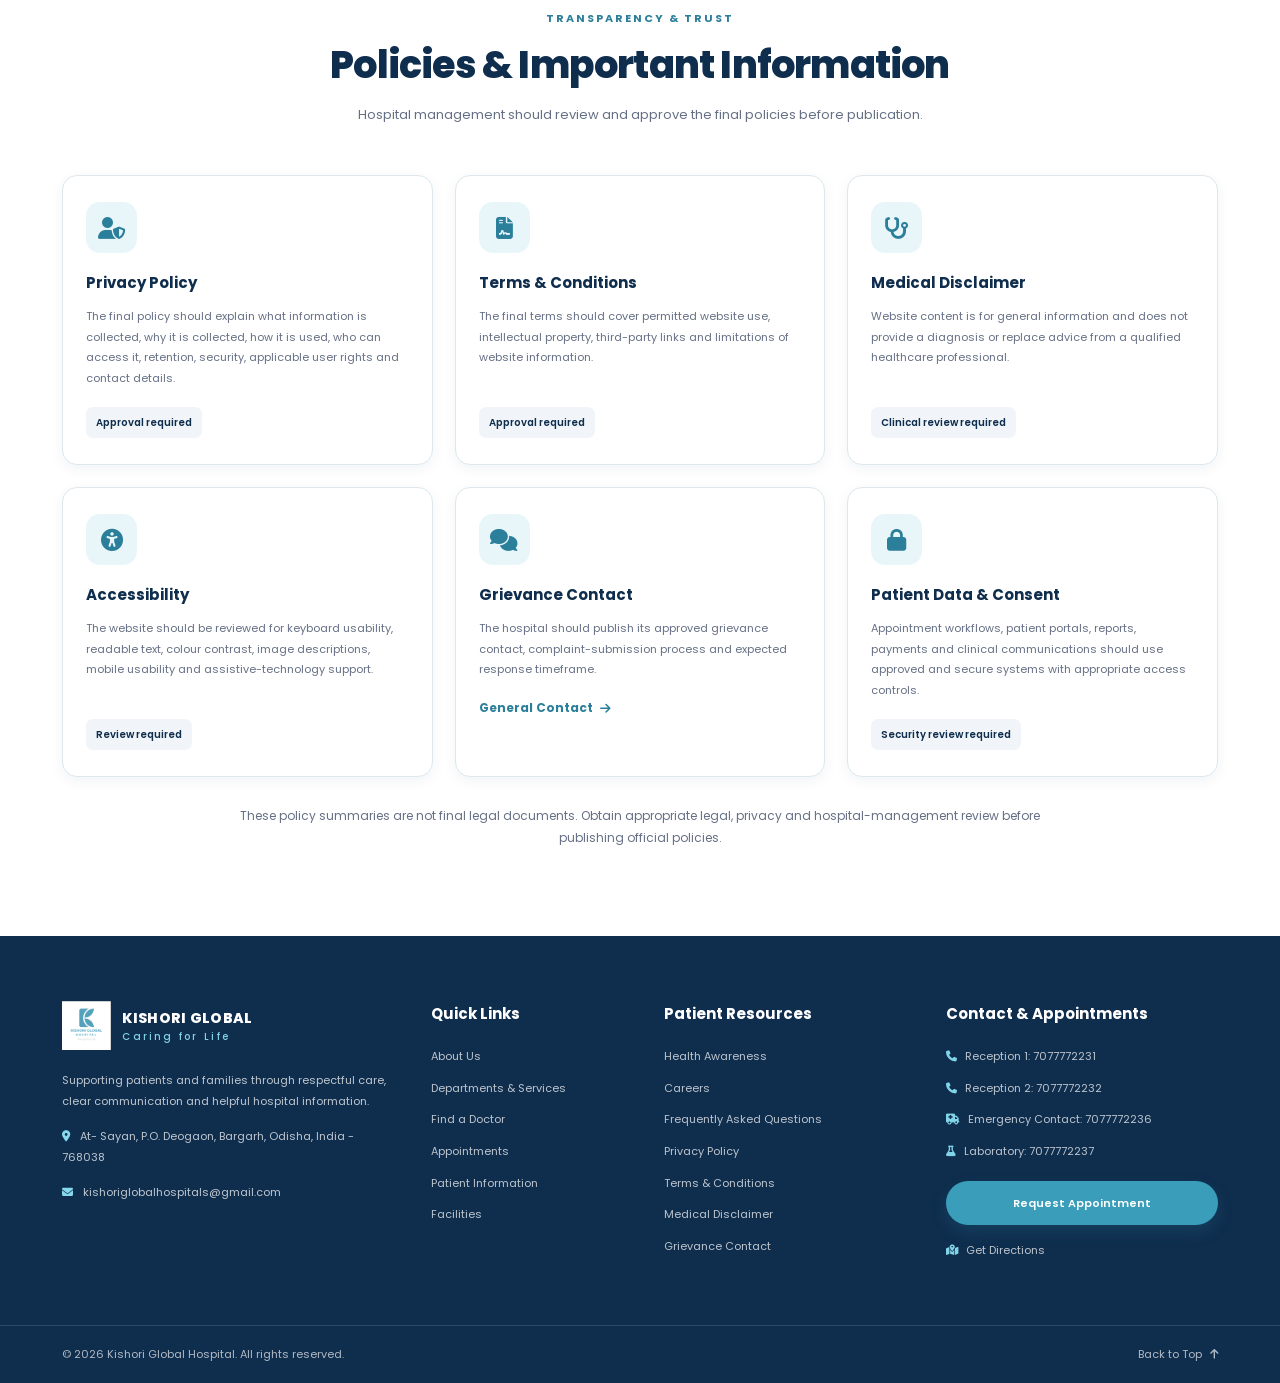
==== commit 35cf0641: "Add premium hospital logo intro animation" ====
--- a/index.html
+++ b/index.html
@@ -1418,9 +1418,10 @@
 
 
   <!-- JAVASCRIPT -->
-  <script src="https://cdn.jsdelivr.net/npm/@supabase/supabase-js@2"></script>
+ <script src="https://cdn.jsdelivr.net/npm/@supabase/supabase-js@2"></script>
 <script src="supabase-config.js"></script>
 <script src="script.js"></script>
+<script src="premium-intro.js"></script>
 
 </body>
 </html>
--- a/style.css
+++ b/style.css
@@ -2500,228 +2500,30 @@
     transform: none;
   }
 }
-/* KGH LOGO INTRO */
-.site-intro {
-    position: fixed;
-    inset: 0;
-    z-index: 99999;
-    display: grid;
-    place-items: center;
-    background: #fff;
-    opacity: 1;
-    visibility: visible;
-    transition: opacity .7s ease, visibility .7s ease;
-}
-
-.site-intro.is-leaving {
-    opacity: 0;
-    visibility: hidden;
-    pointer-events: none;
-}
-
-.site-intro-content {
-    display: flex;
-    flex-direction: column;
-    align-items: center;
-    text-align: center;
-}
-
-.site-intro-logo {
-    width: 160px;
-    height: 160px;
-    object-fit: contain;
-    opacity: 0;
-    transform: scale(.7);
-    animation: kgh-logo-in .9s ease .1s forwards;
-}
-
-.site-intro-content h2 {
-    margin: 15px 0 0;
-    color: #0F2D4D;
-    font-family: Poppins, sans-serif;
-    font-size: 23px;
-    font-weight: 800;
-    letter-spacing: 3px;
-}
-
-.site-intro-content p {
-    margin-top: 7px;
-    color: #3A9EBB;
-    font-size: 10px;
-    font-weight: 600;
-    letter-spacing: 5px;
-}
-
-.intro-progress {
-    width: 140px;
-    height: 3px;
-    margin-top: 24px;
-    overflow: hidden;
-    border-radius: 5px;
-    background: #E6F3F7;
-}
-
-.intro-progress span {
-    display: block;
+/* Hero poster: preserve original layout and animation */
+
+.hero-image img.hero-poster {
     width: 100%;
-    height: 100%;
-    background: #3A9EBB;
-    transform: scaleX(0);
-    transform-origin: left;
-    animation: kgh-progress 1.4s ease forwards;
-}
-
-@keyframes kgh-logo-in {
-    to {
-        opacity: 1;
-        transform: scale(1);
-    }
-}
-
-@keyframes kgh-progress {
-    to {
-        transform: scaleX(1);
-    }
-}
-
-@media (prefers-reduced-motion: reduce) {
-    .site-intro-logo,
-    .intro-progress span {
-        animation-duration: .01ms !important;
-    }
-}
-/* KISHORI GLOBAL HOSPITAL POSTER */
-
-.hero-image.hospital-poster {
-    display: flex;
-    align-items: center;
-    justify-content: center;
-
-    width: 100%;
-    min-width: 0;
-    flex: 1;
-
-    padding: 8px;
-
-    background: linear-gradient(
-        145deg,
-        #ffffff,
-        #edf8fb
-    );
-
-    border: 1px solid rgba(58, 158, 187, 0.2);
-    border-radius: 28px;
-
-    box-shadow: 0 22px 55px rgba(15, 45, 77, 0.12);
-}
-
-.hero-image.hospital-poster img {
-    display: block;
-
-    width: 100%;
-    height: auto;
-    max-height: 680px;
-
     aspect-ratio: 1 / 1;
     object-fit: contain;
-
-    border-radius: 20px;
-
-    animation: none;
-    box-shadow: none;
-}
-
-@media (max-width: 850px) {
-    .hero-image.hospital-poster {
-        width: 100%;
-        max-width: 560px;
-        margin: 10px auto 0;
-        border-radius: 22px;
-    }
-
-    .hero-image.hospital-poster img {
-        border-radius: 16px;
-    }
-}
-/* Correct poster sizing; preserve existing hero animation */
-
-.hero-flex {
-  display: flex;
-  align-items: center;
-  gap: 65px;
-}
-
-.hero-text {
-  flex: 1.08;
-  min-width: 0;
-}
-
-.hero-image {
-  position: relative;
-  flex: 0.92;
-  min-width: 0;
-  animation: slideRight 0.85s ease both;
-}
-
-.hero-image img.hero-poster {
-  display: block;
-  width: 100%;
-  height: auto;
-  aspect-ratio: 1 / 1;
-  object-fit: contain;
-  background: #fff;
-  border-radius: 28px;
-  box-shadow: var(--shadow-lg);
-  animation: float 5s ease-in-out infinite;
-}
-
-@media (max-width: 850px) {
-  .hero-flex {
-    flex-direction: column;
-    align-items: stretch;
-    gap: 35px;
-  }
-
-  .hero-text,
-  .hero-image {
-    width: 100%;
-    flex: auto;
-    min-width: 0;
-  }
-
-  .hero-image {
-    max-width: 600px;
-    margin: 0 auto;
-  }
-}
-
-@media (prefers-reduced-motion: reduce) {
-  .hero-image {
-    animation: none;
-  }
-
-  .hero-image img.hero-poster {
-    animation: none;
-  }
-}
+    background: #ffffff;
+    border-radius: 28px;
+}
+
 /* Backend form feedback */
+
 .form-message.form-success {
-  padding: 12px 14px;
-  color: #146C43;
-  background: #EAF7EF;
-  border: 1px solid #B9E5CA;
-  border-radius: 10px;
+    padding: 12px 14px;
+    color: #146C43;
+    background: #EAF7EF;
+    border: 1px solid #B9E5CA;
+    border-radius: 10px;
 }
 
 .form-message.form-error {
-  padding: 12px 14px;
-  color: #9B1C27;
-  background: #FFF0F0;
-  border: 1px solid #F3C3C7;
-  border-radius: 10px;
-}
-
-.form-submit:disabled {
-  opacity: .65;
-  cursor: wait;
+    padding: 12px 14px;
+    color: #9B1C27;
+    background: #FFF0F0;
+    border: 1px solid #F3C3C7;
+    border-radius: 10px;
 }
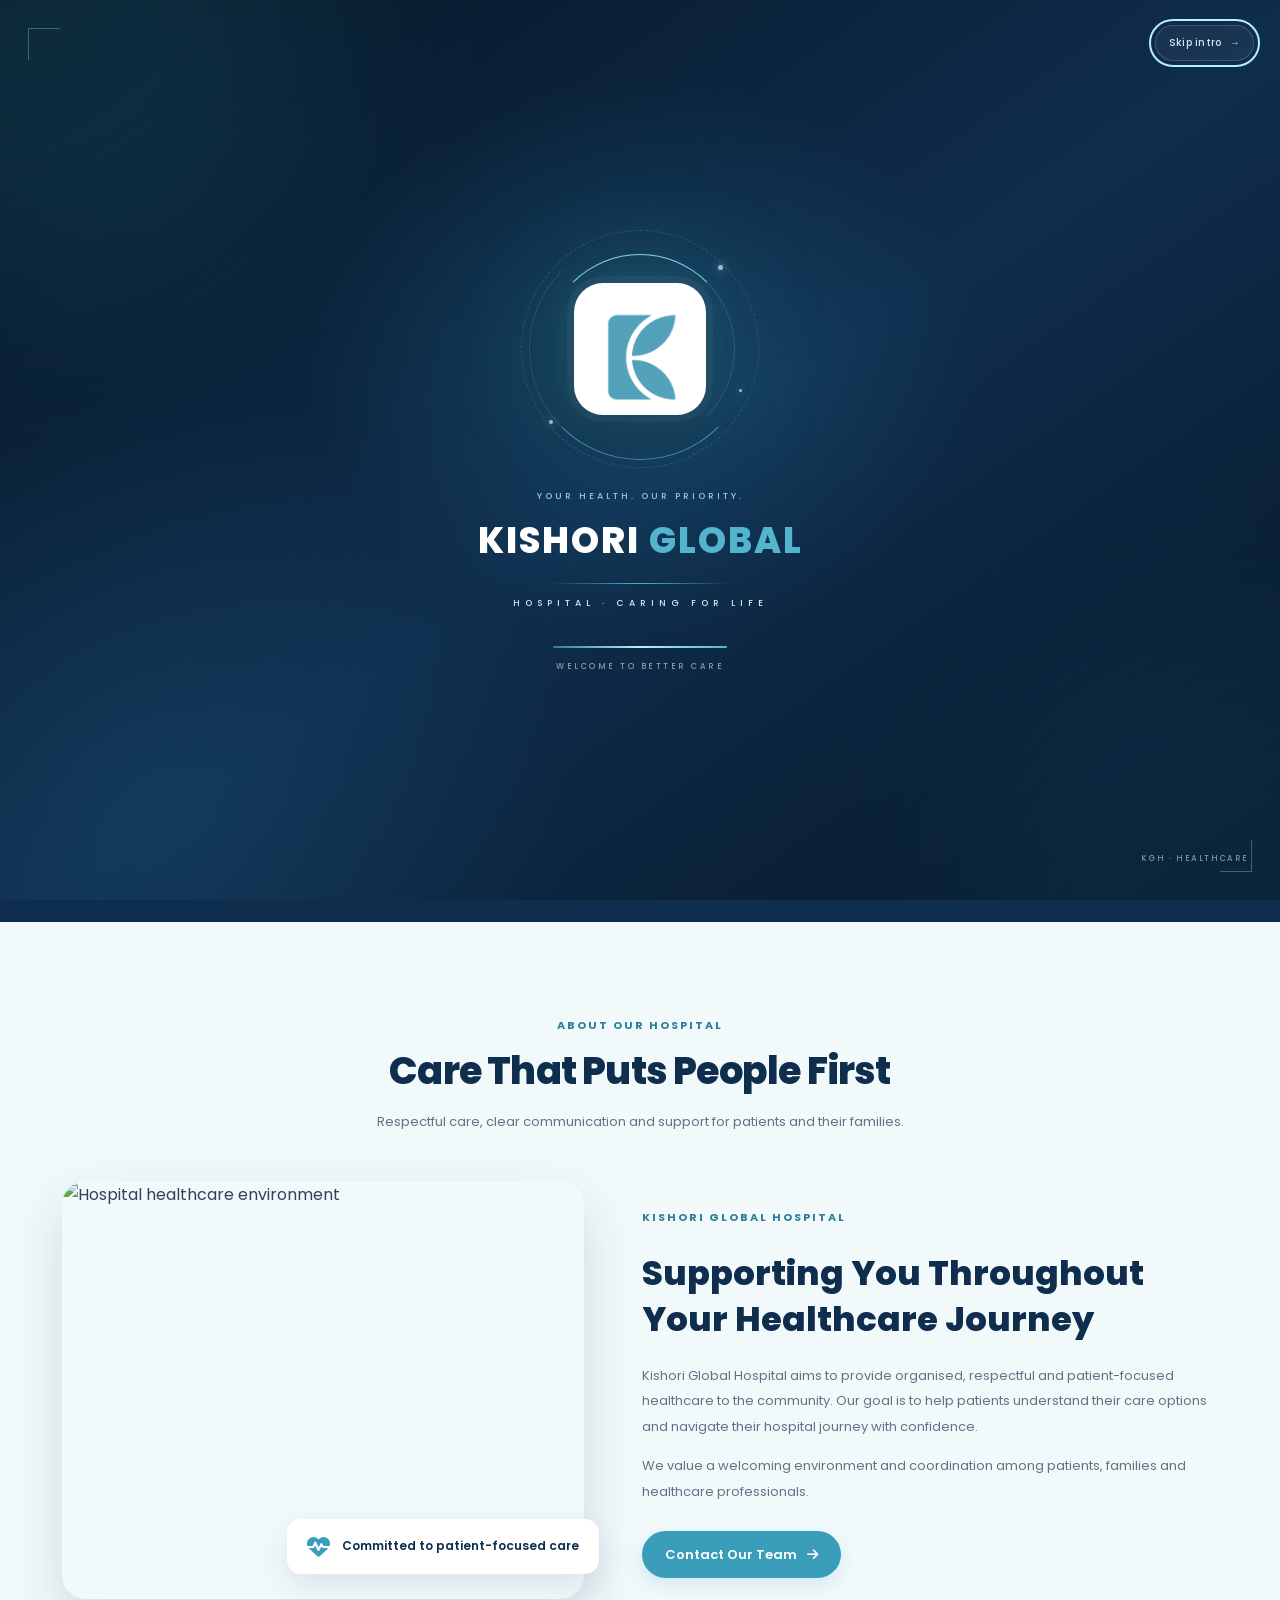
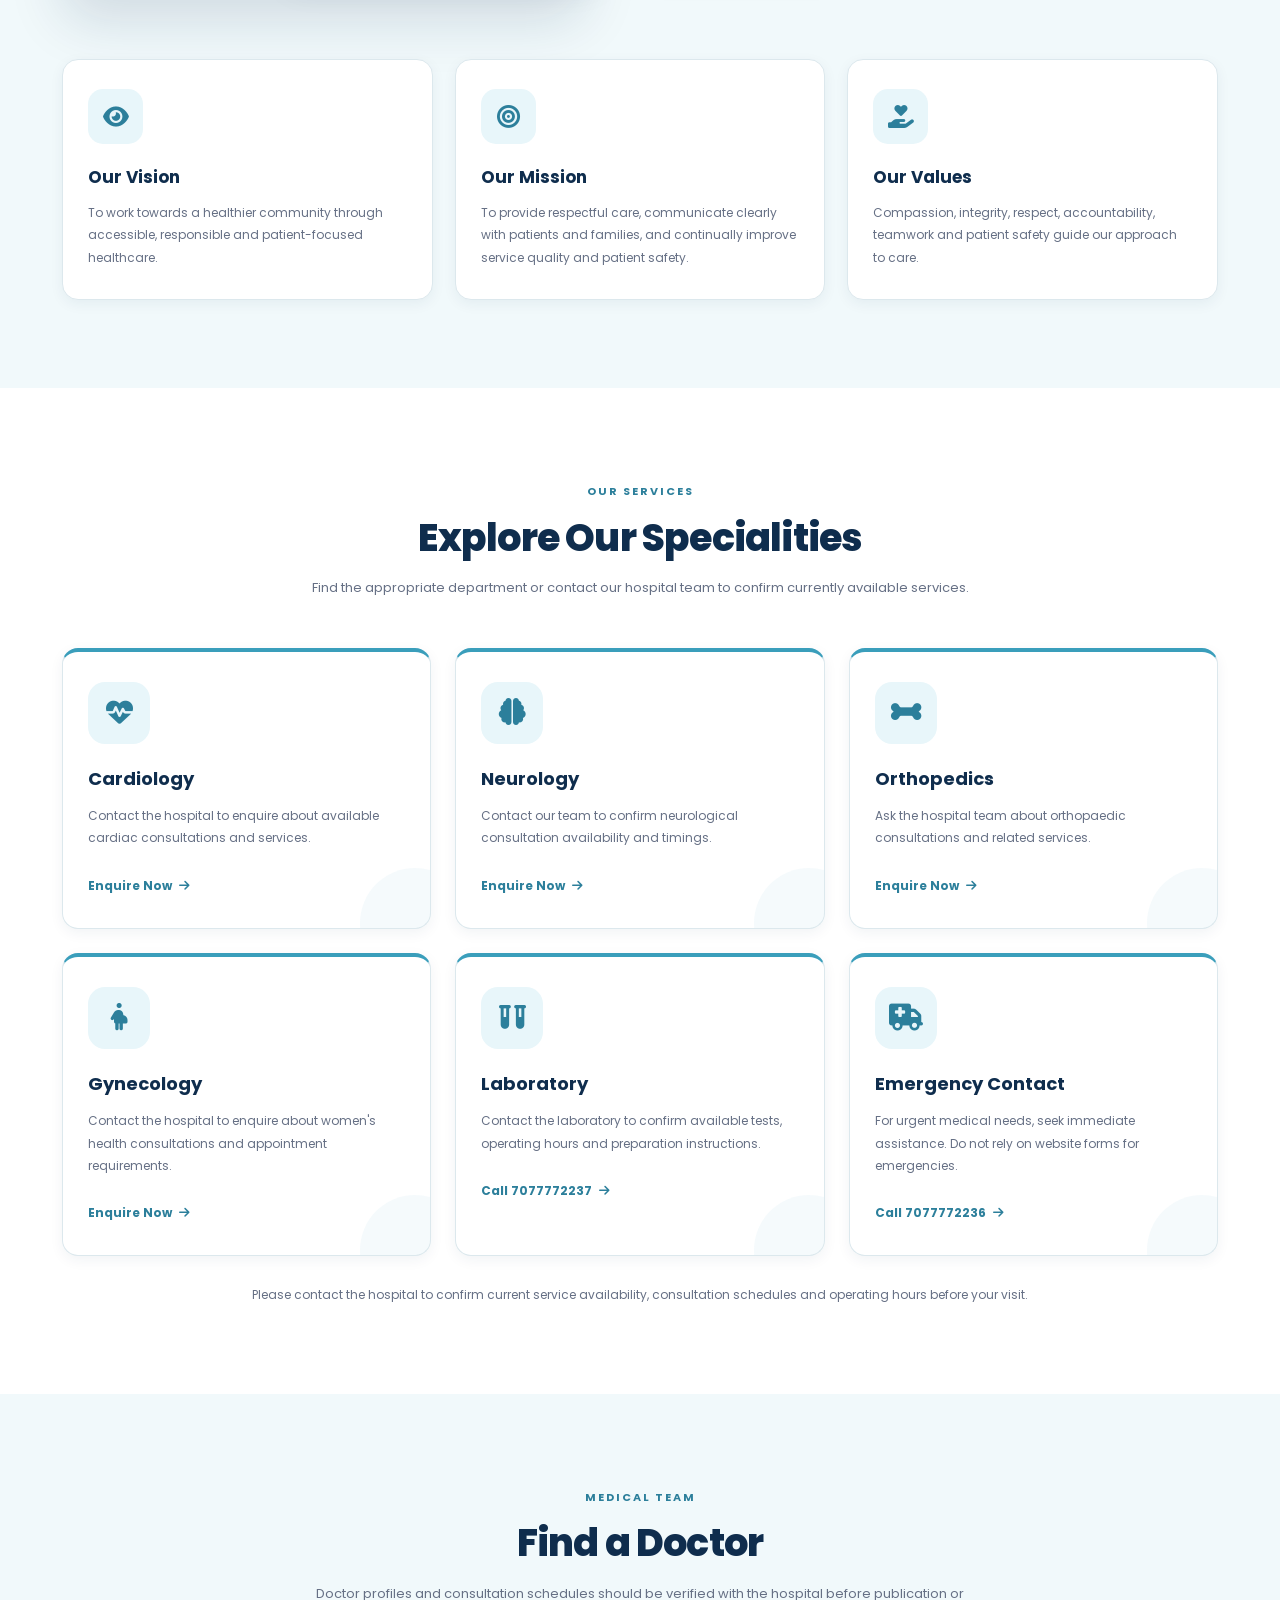
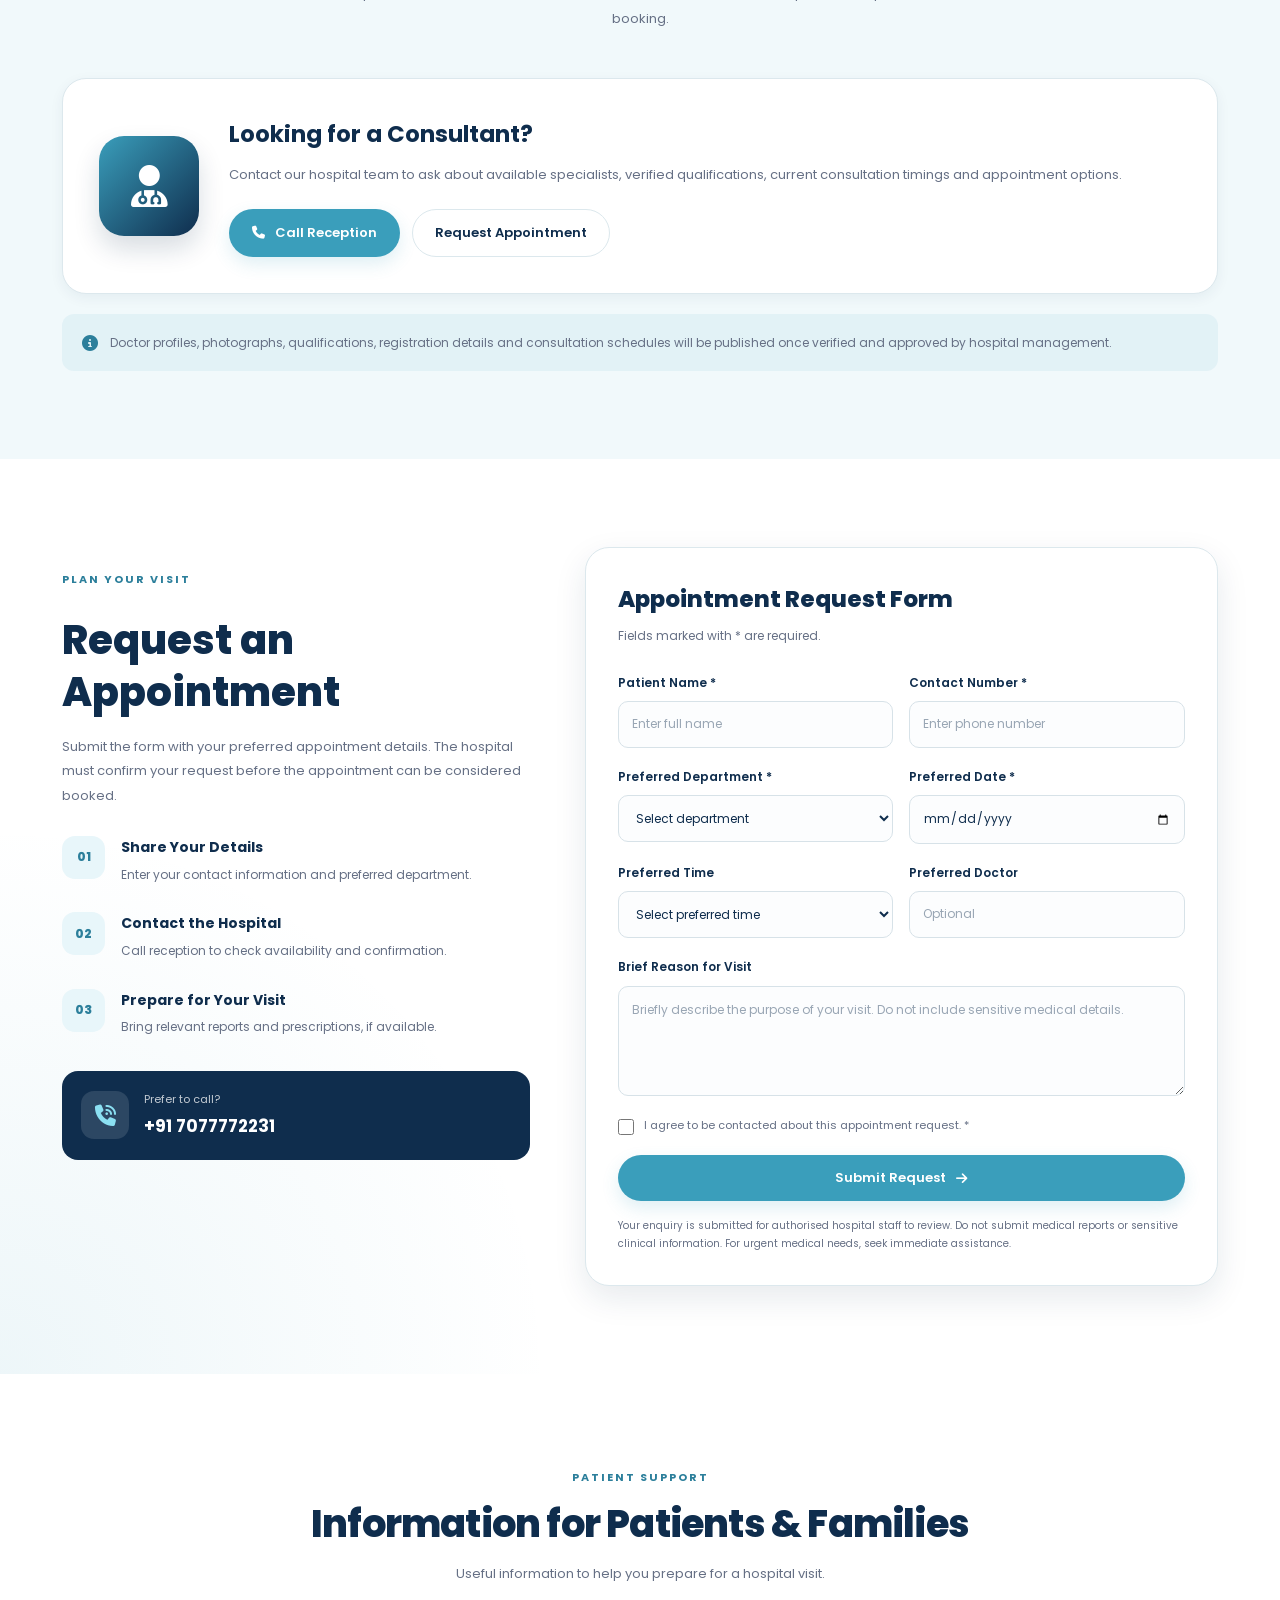
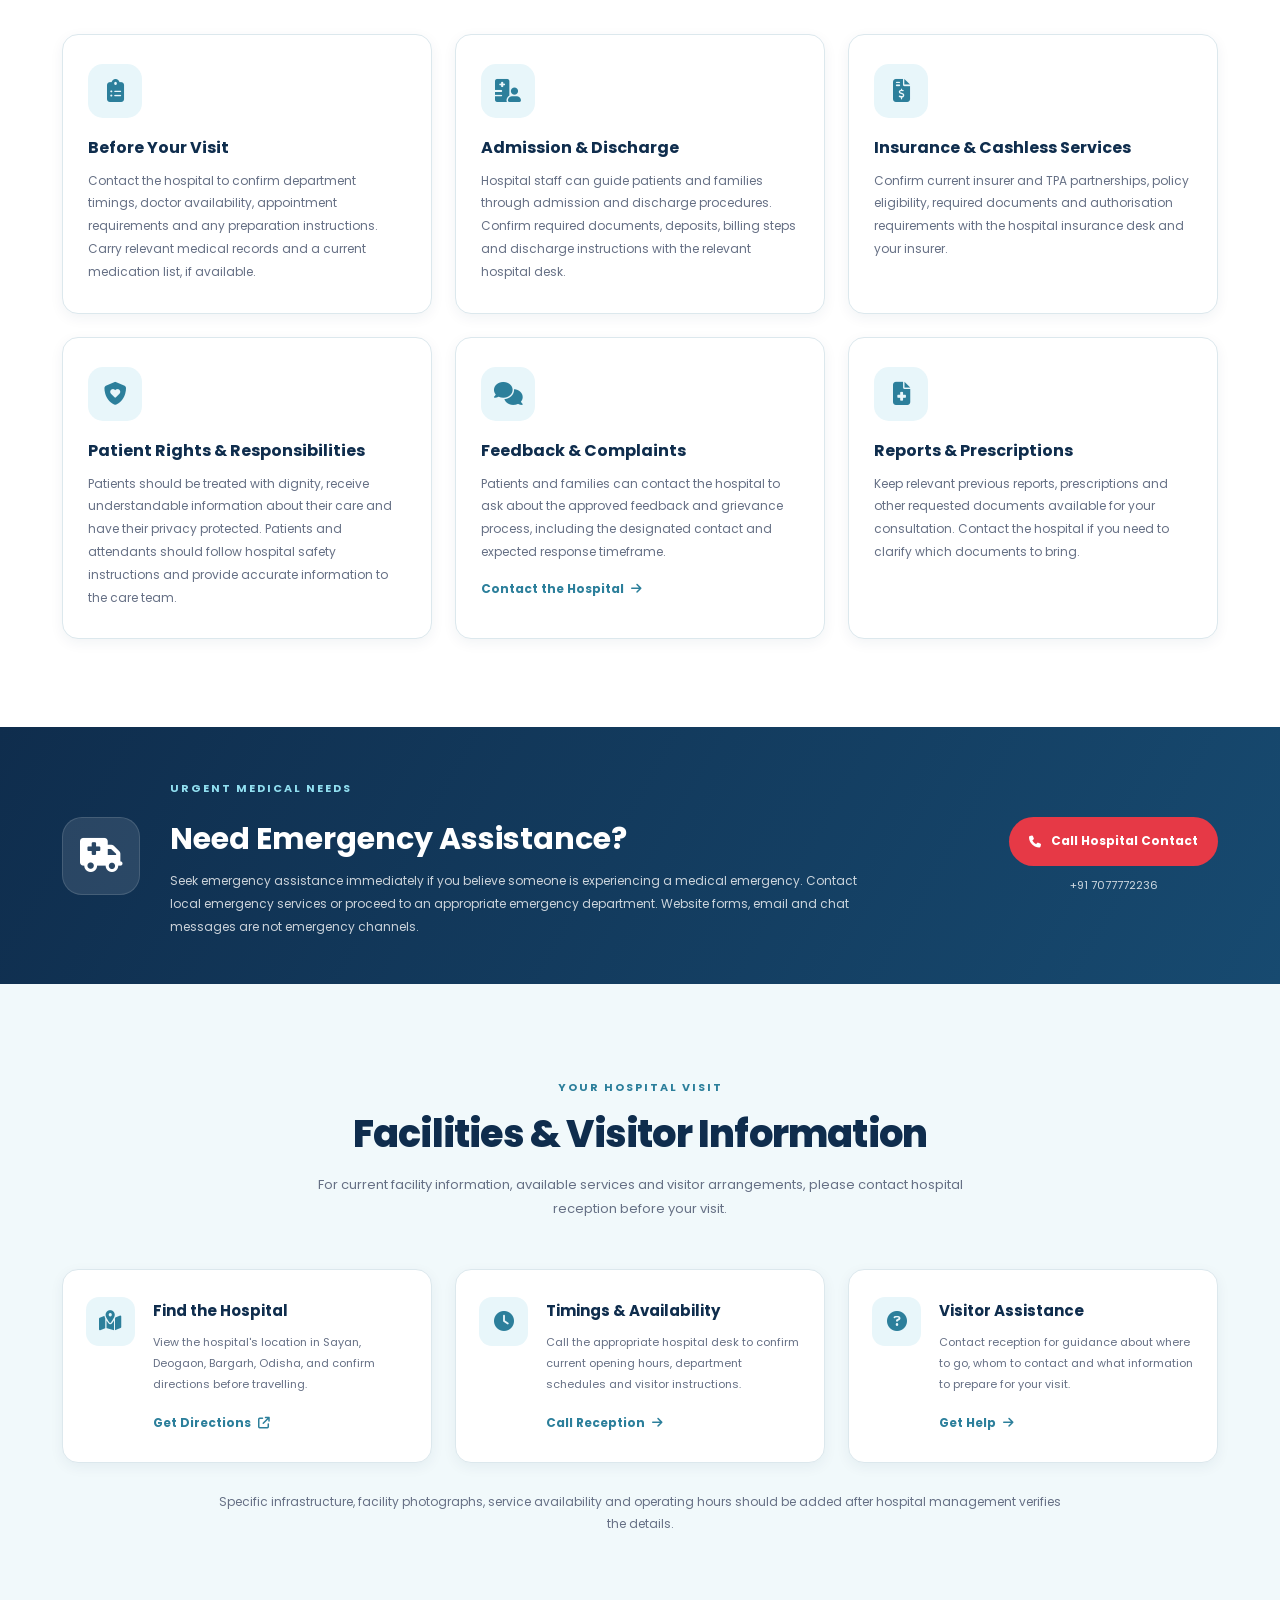
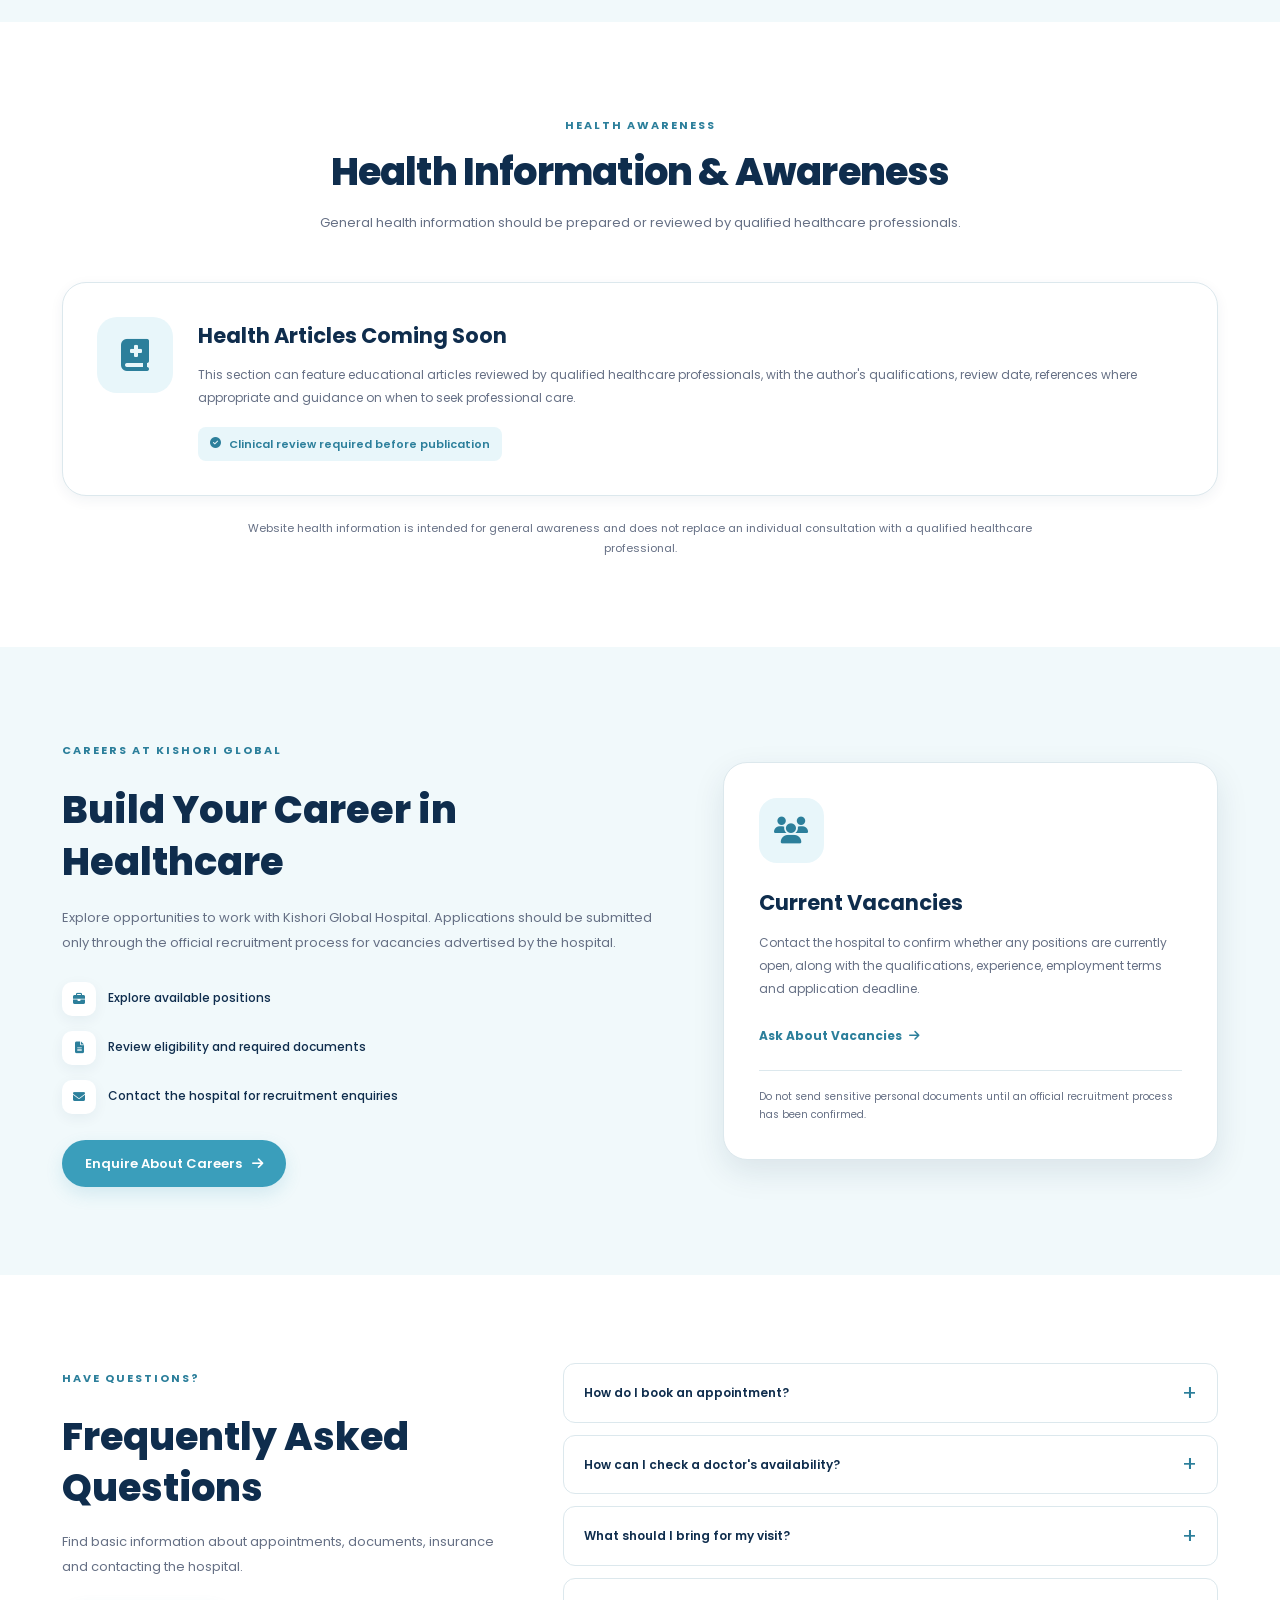
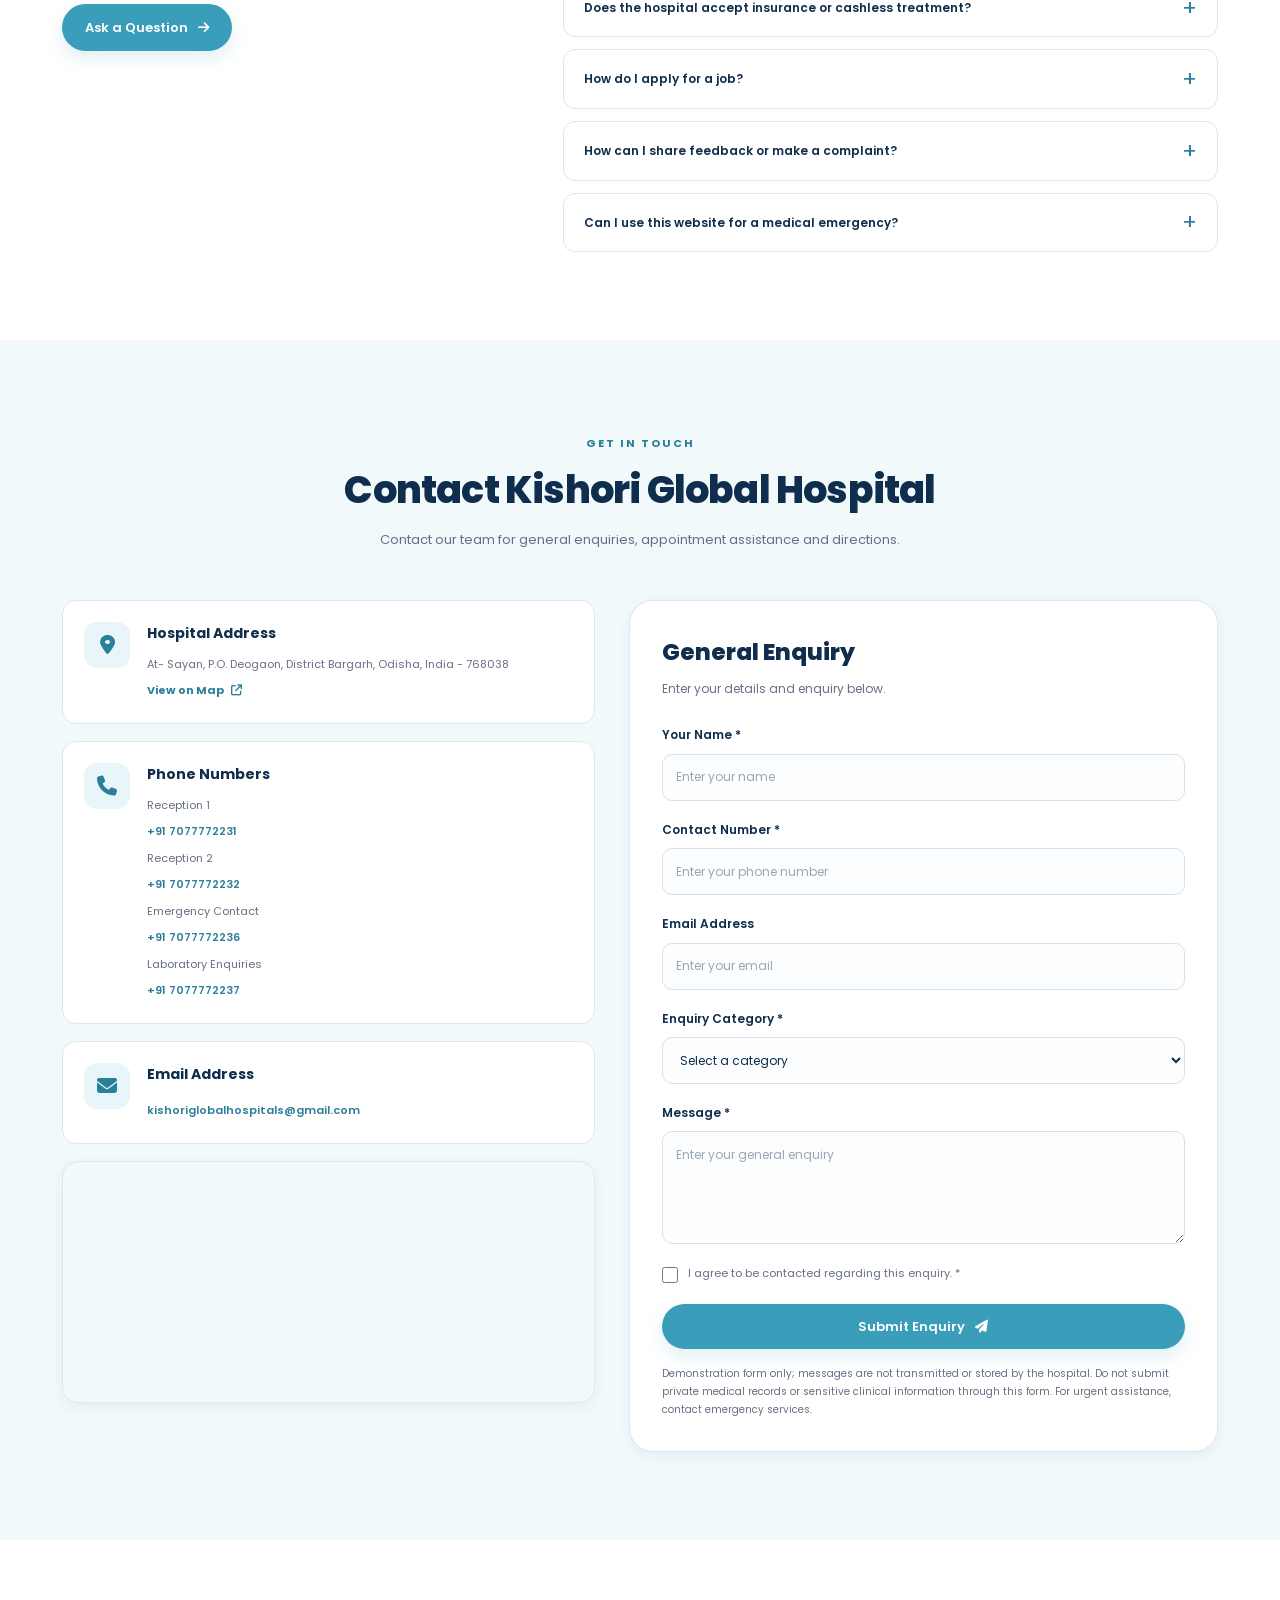
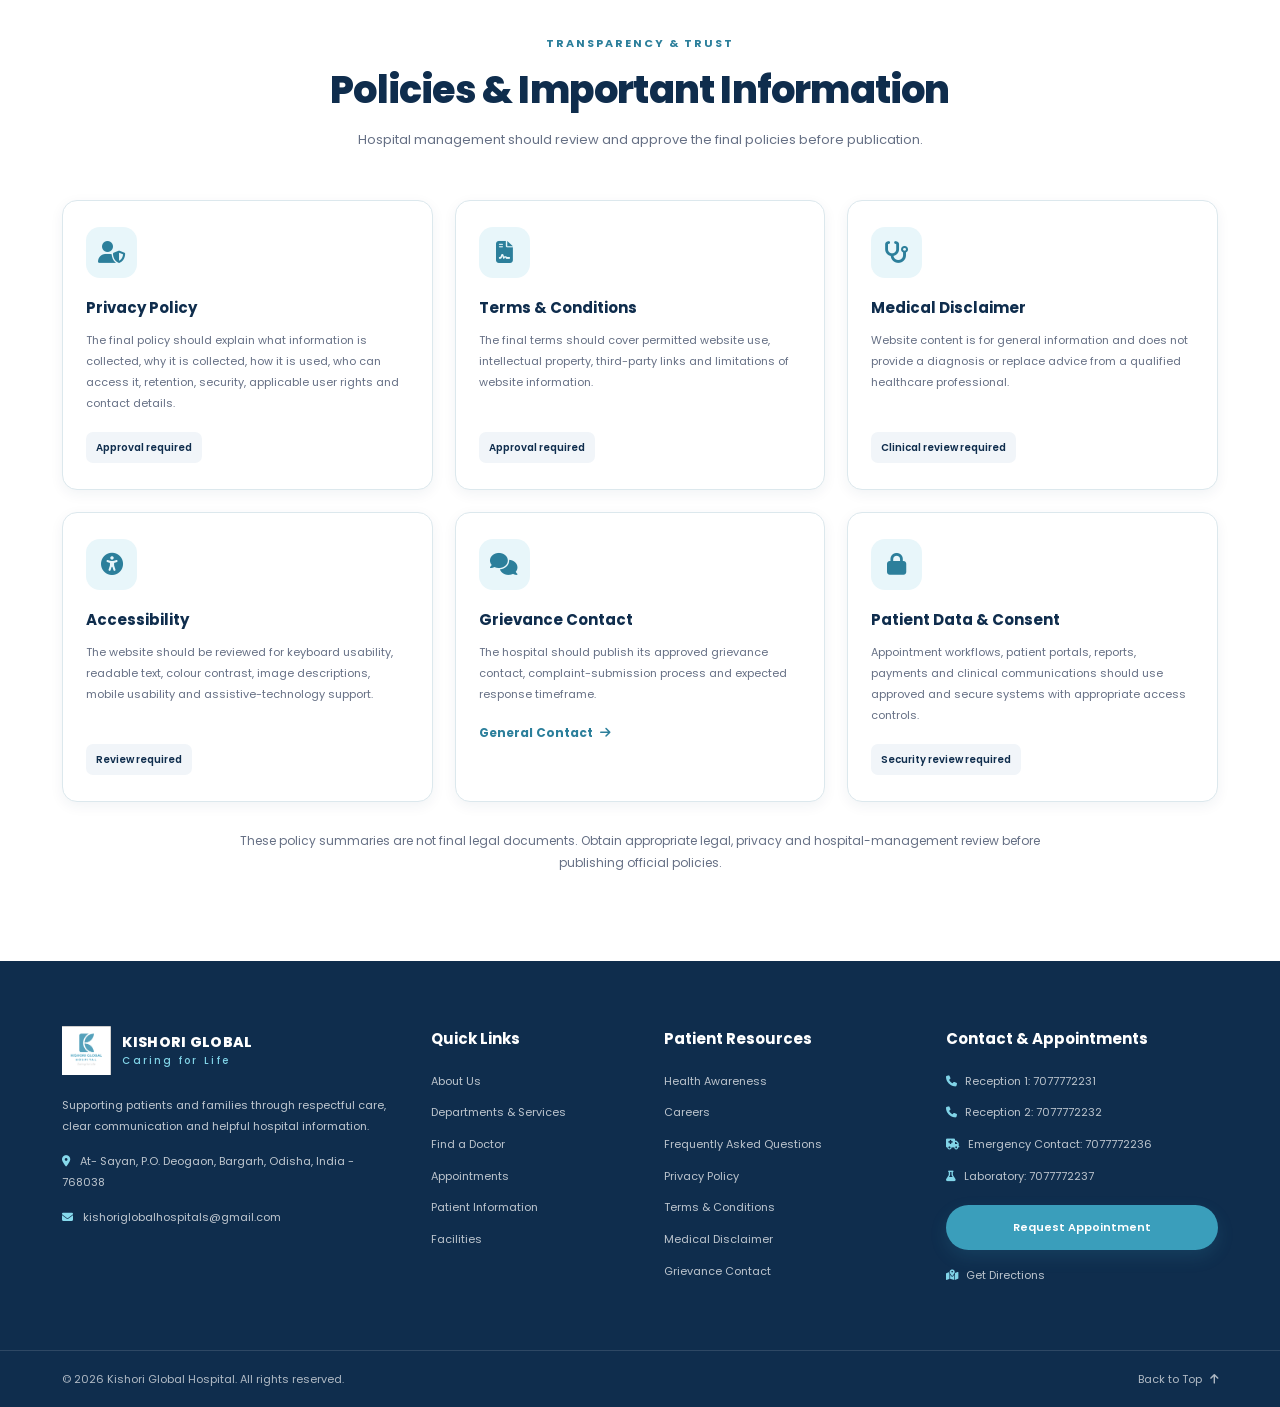
==== commit 1aa823cf: "Polish hospital website content for client" ====
--- a/index.html
+++ b/index.html
@@ -383,8 +383,7 @@
         </div>
 
         <p class="section-note">
-          Service availability, consultation schedules and operating hours
-          should be confirmed directly with the hospital before visiting.
+          Please contact the hospital to confirm current service availability, consultation schedules and operating hours before your visit.
         </p>
 
       </div>
@@ -435,9 +434,7 @@
         <div class="doctor-profile-note">
           <i class="fa-solid fa-circle-info"></i>
           <p>
-            Individual doctor names, photographs, qualifications,
-            registrations and schedules will be displayed after verification
-            and approval by hospital management.
+           Doctor profiles, photographs, qualifications, registration details and consultation schedules will be published once verified and approved by hospital management.
           </p>
         </div>
 
@@ -758,8 +755,8 @@
           <span class="section-kicker">YOUR HOSPITAL VISIT</span>
           <h2 class="section-title">Facilities & Visitor Information</h2>
           <p class="section-subtitle">
-            Contact the hospital team for directions and current information
-            about available facilities.
+            For current facility information, available services and visitor arrangements,
+             please contact hospital reception before your visit.
           </p>
         </div>
 
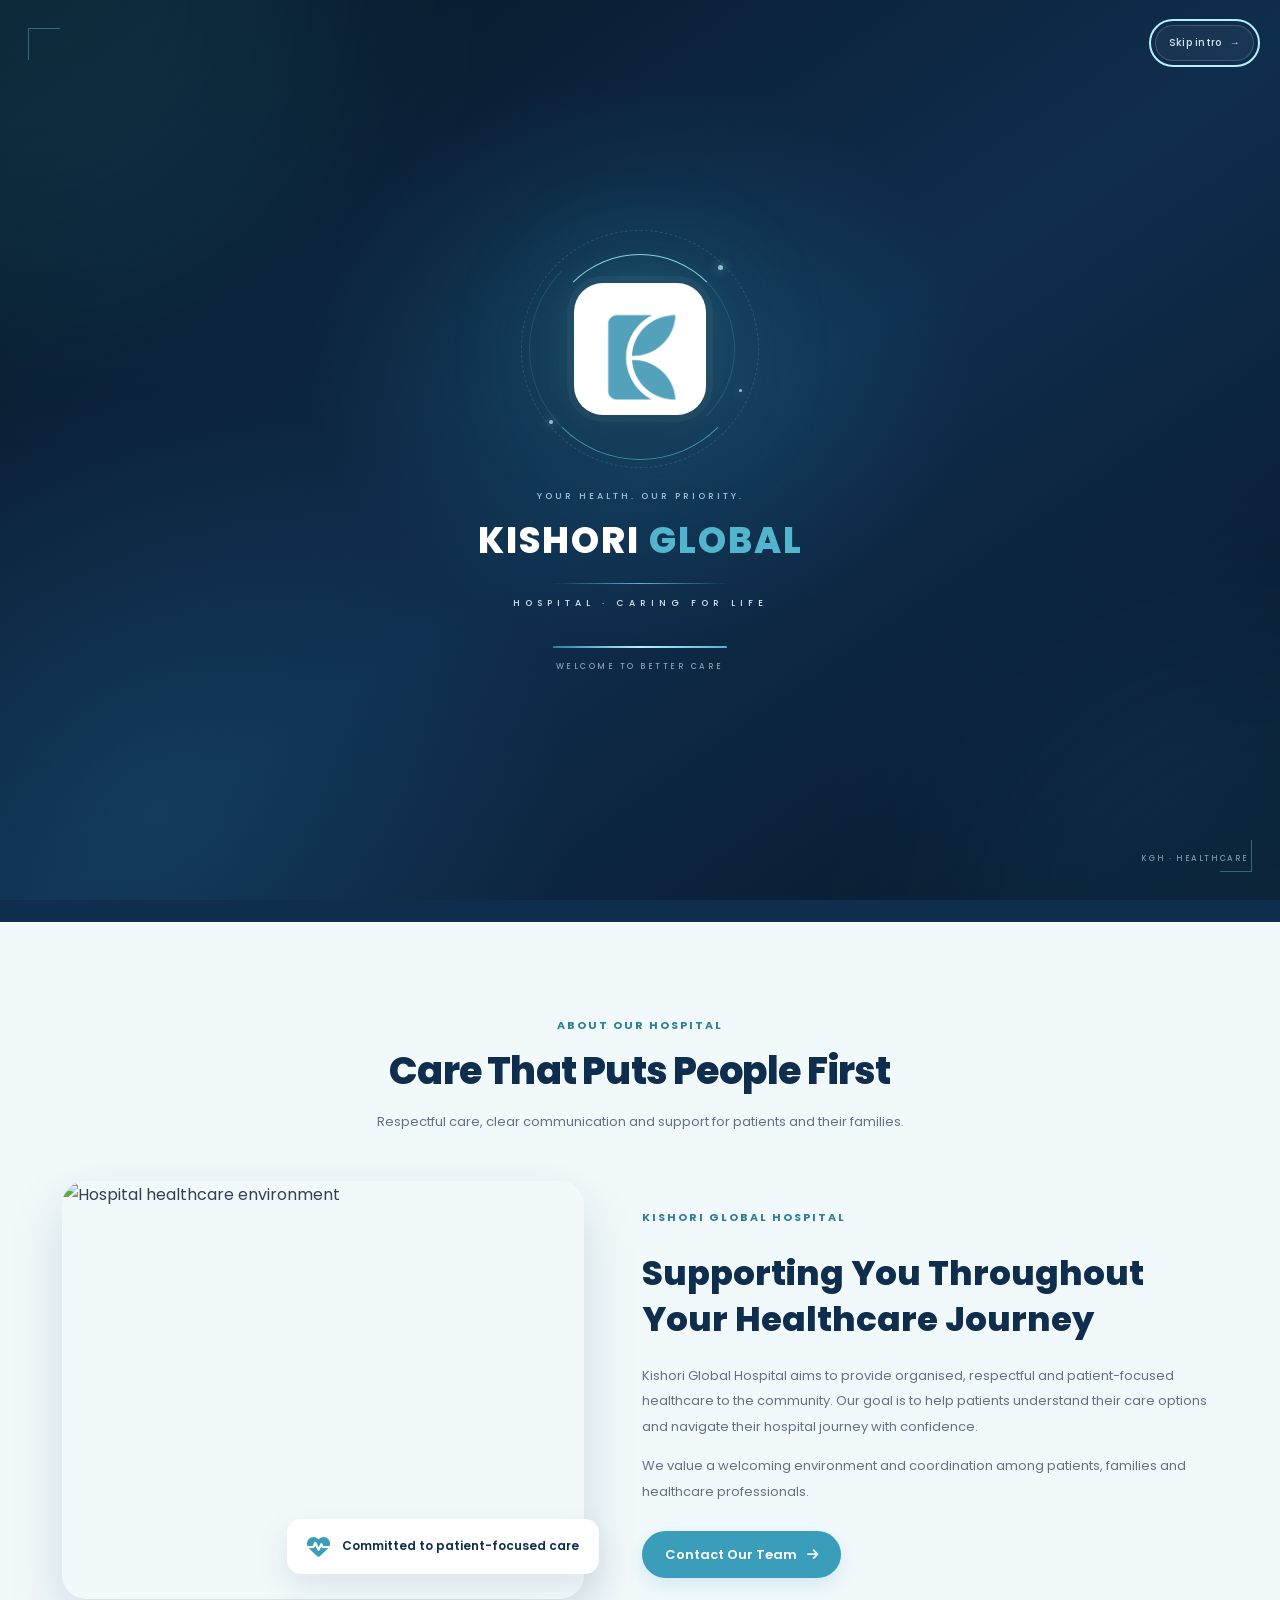
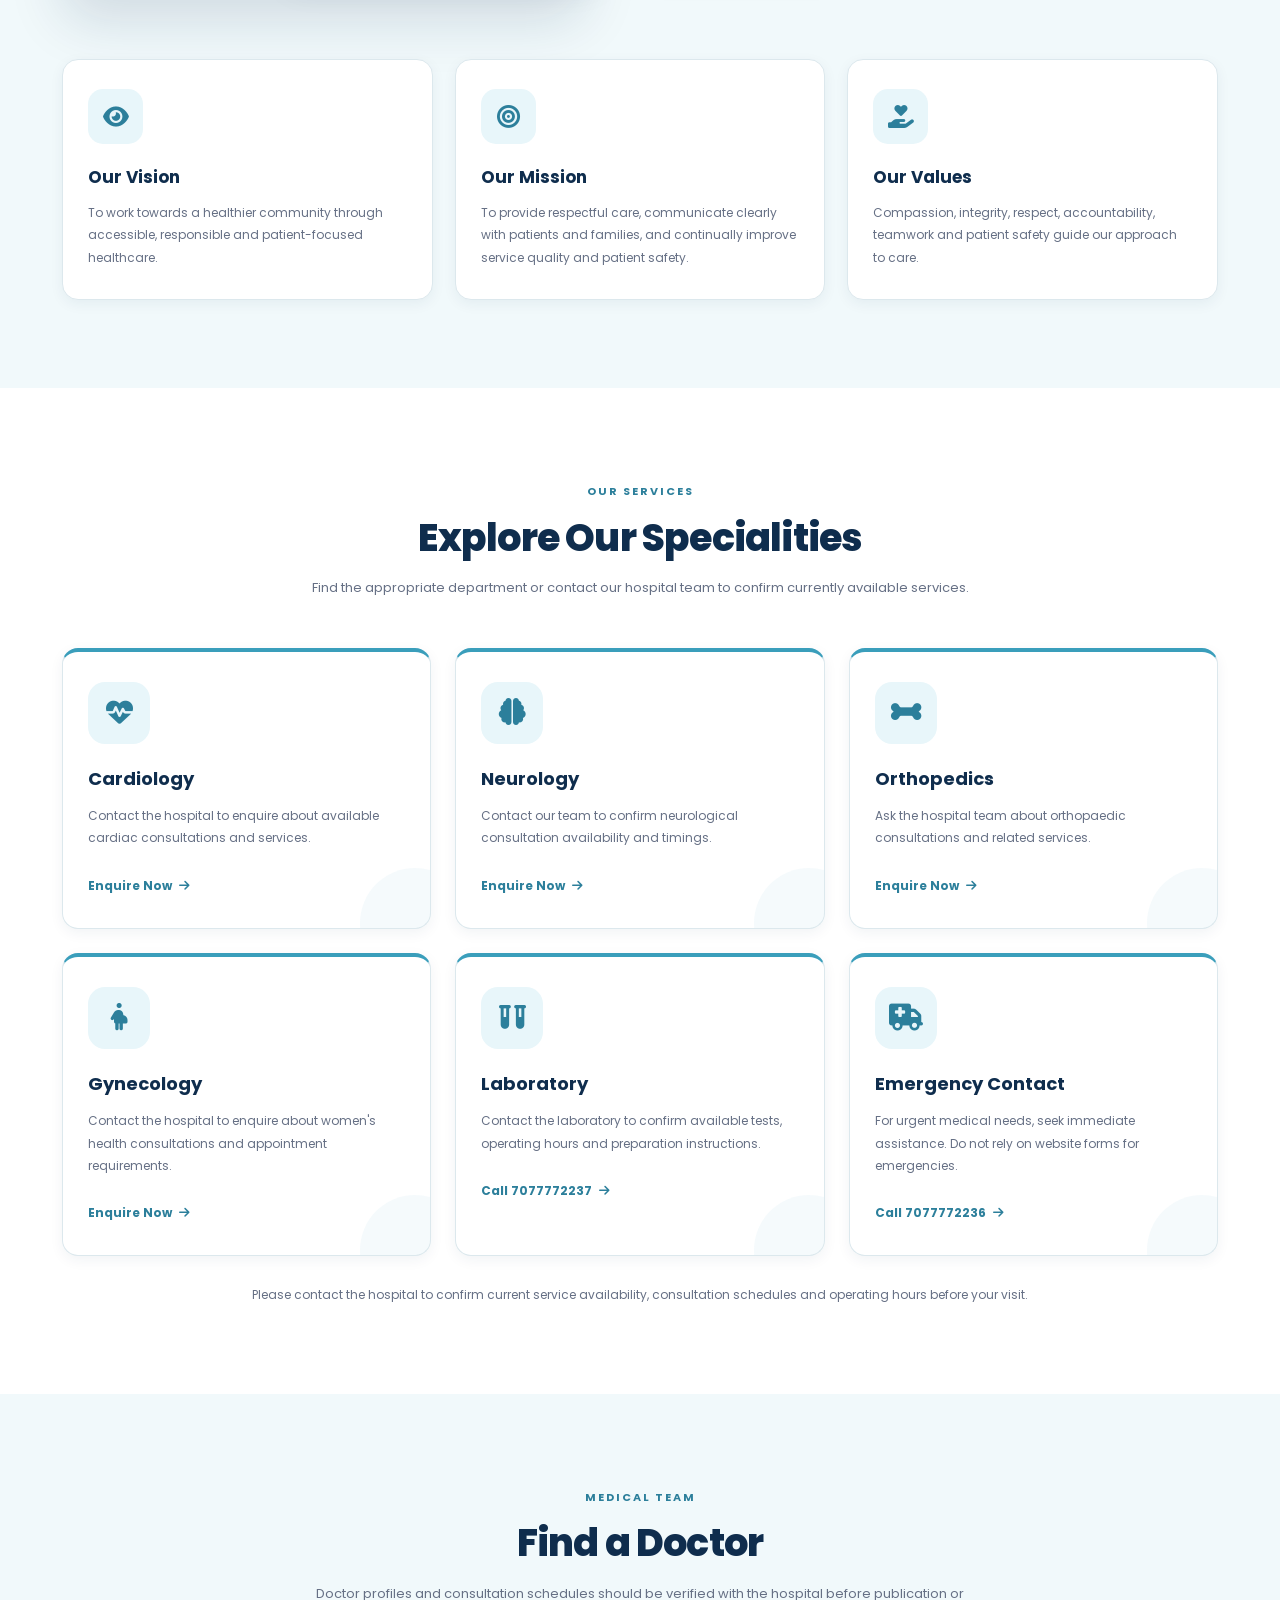
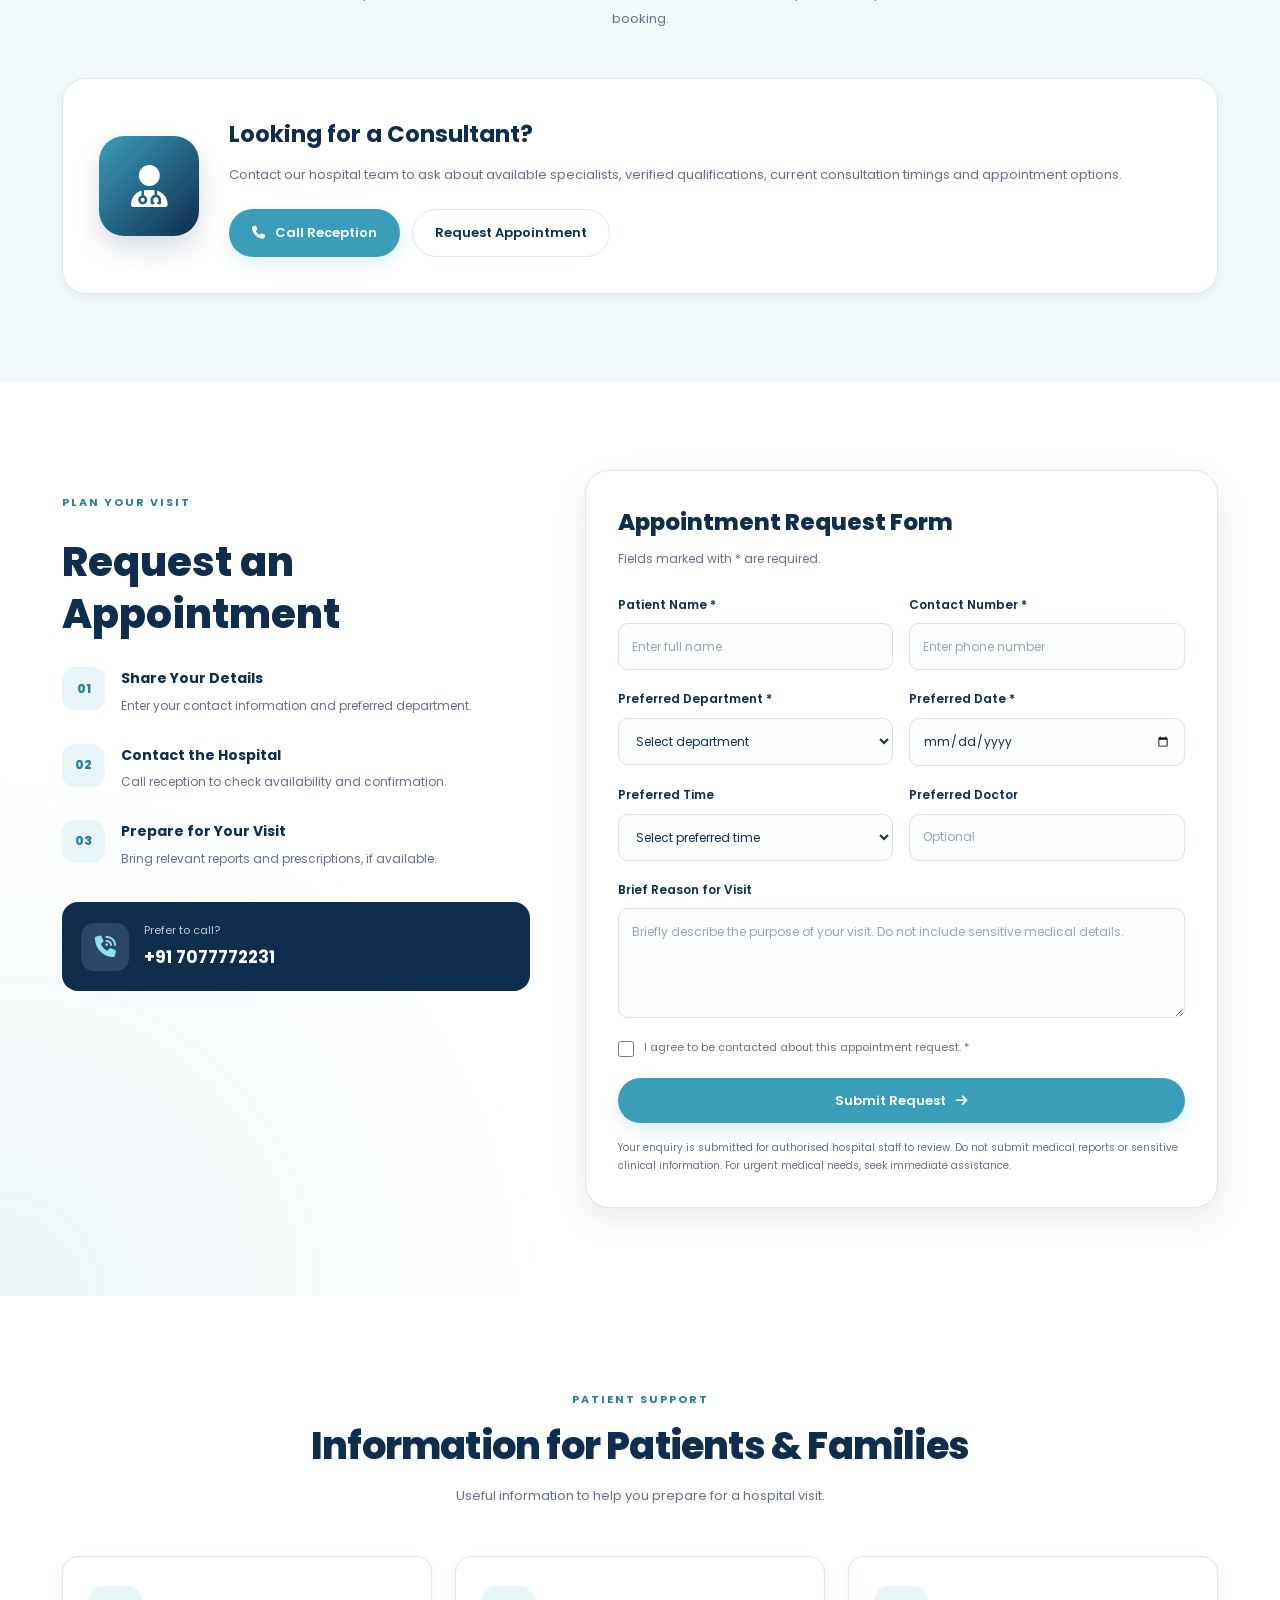
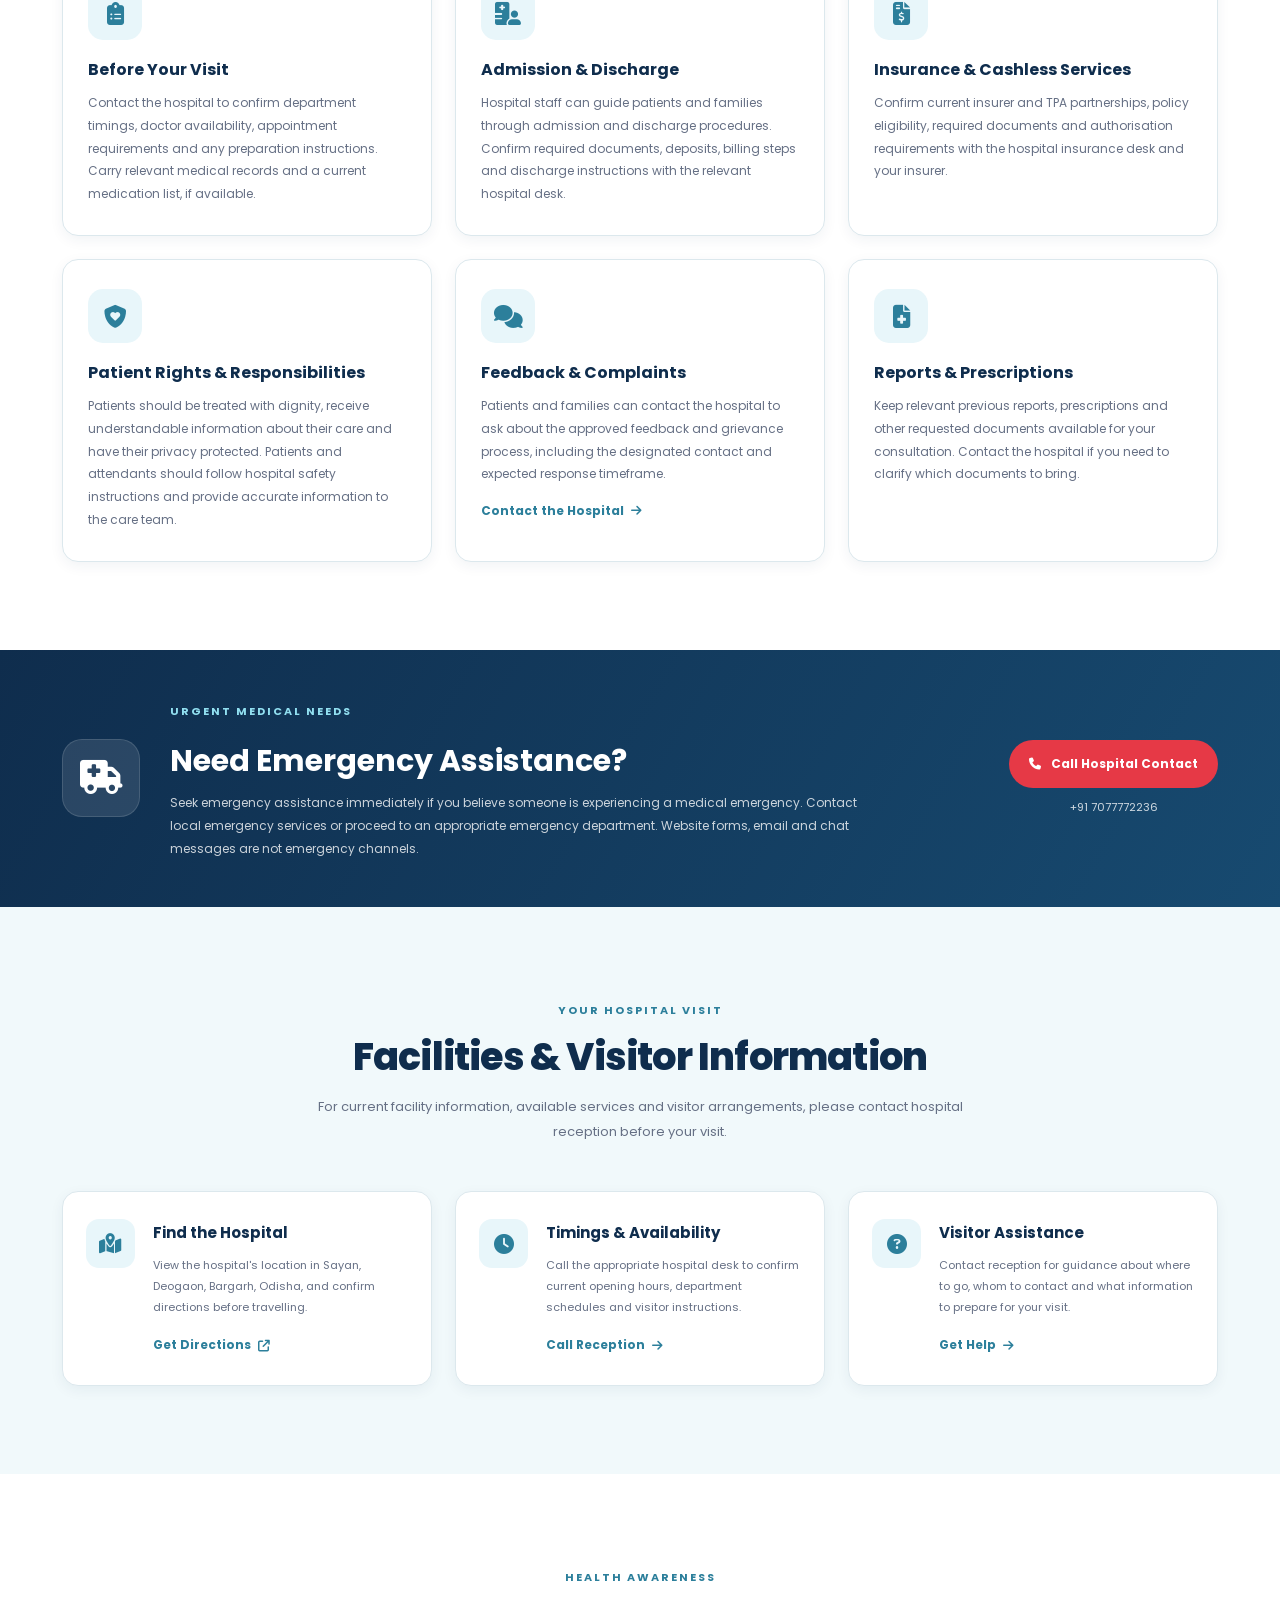
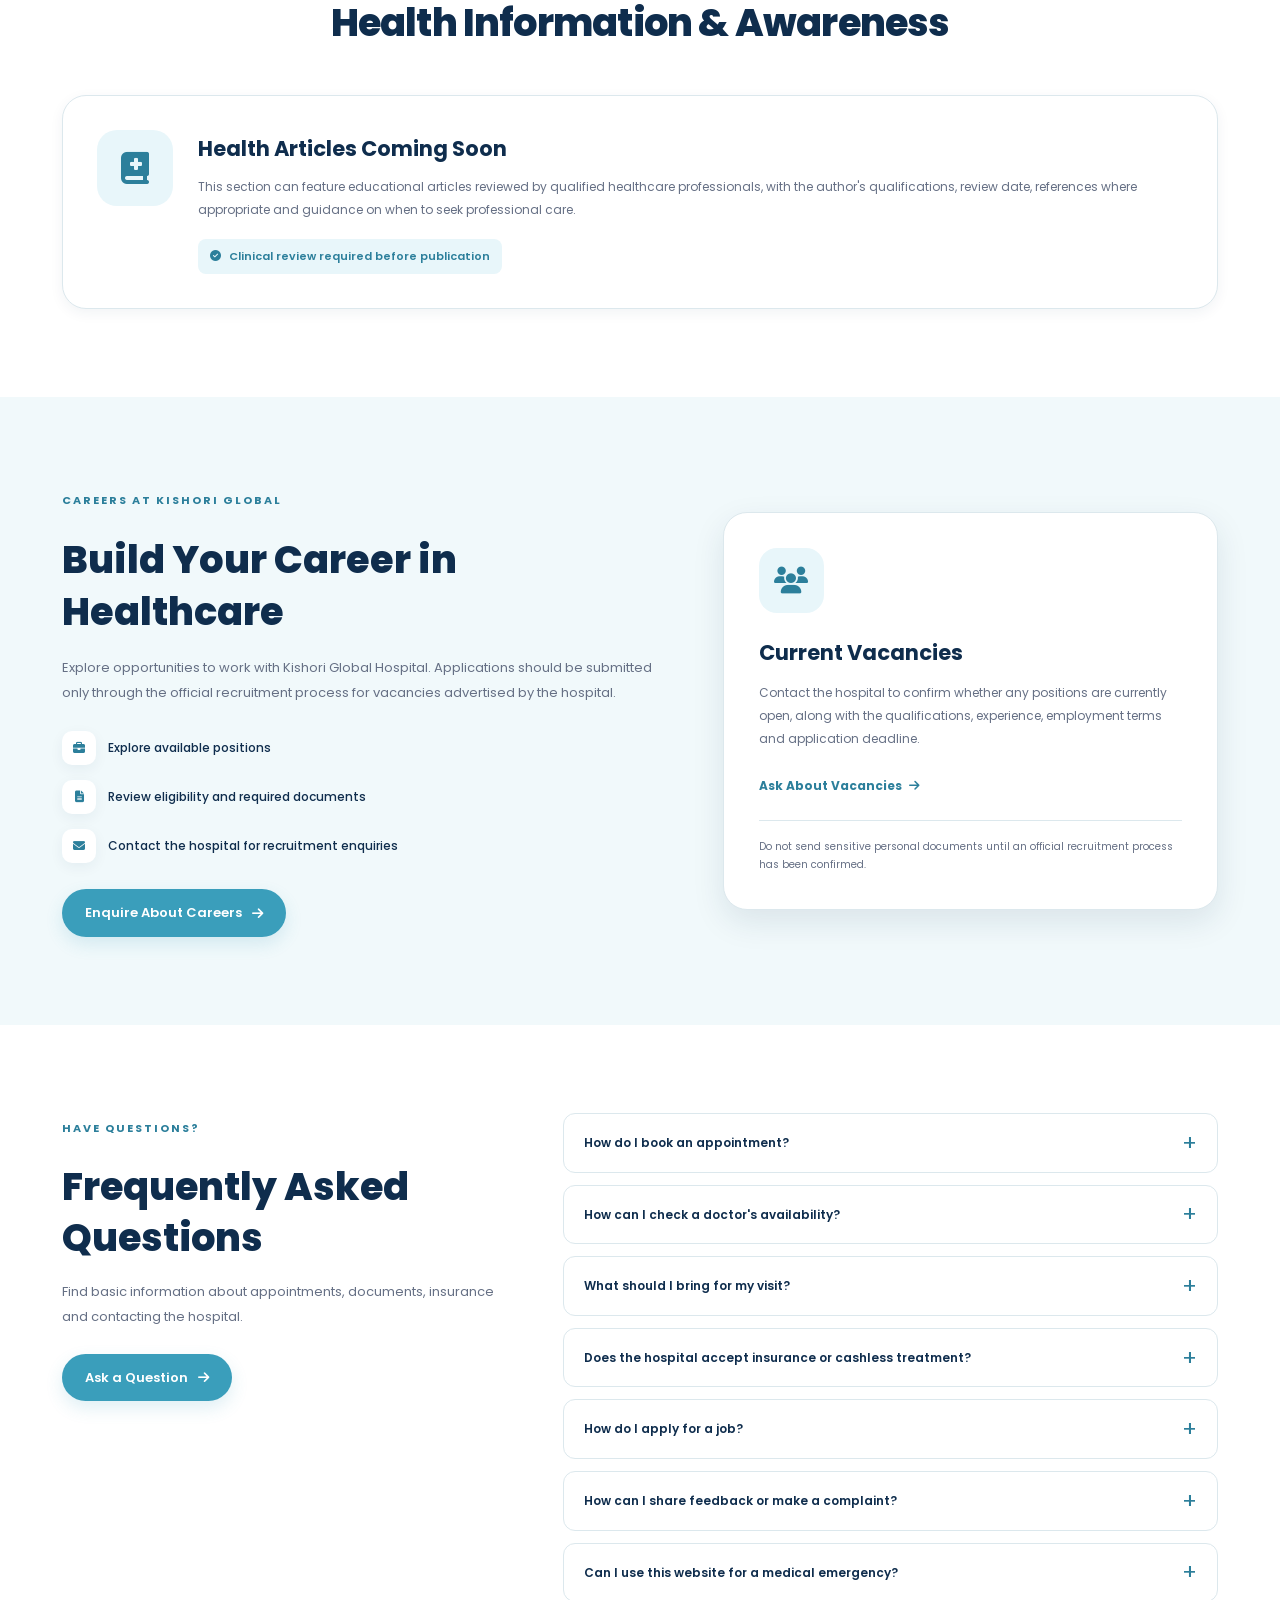
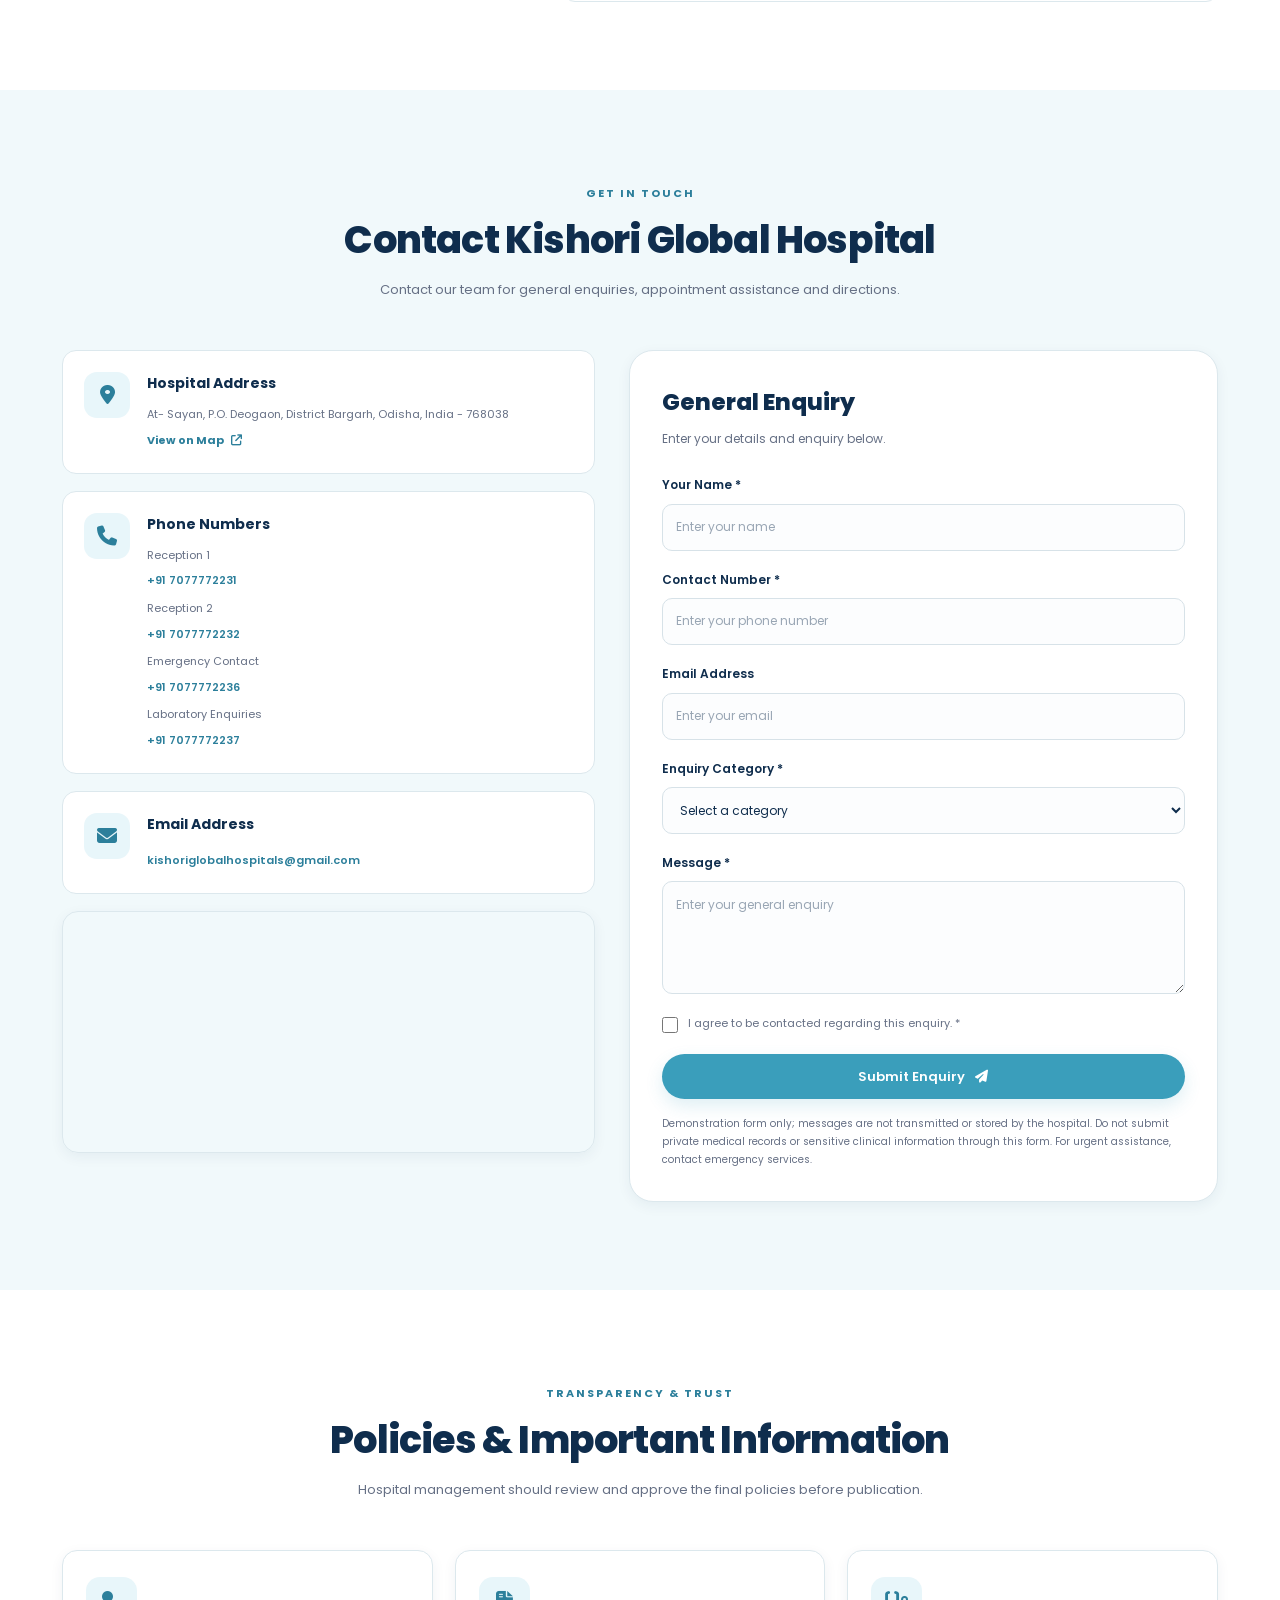
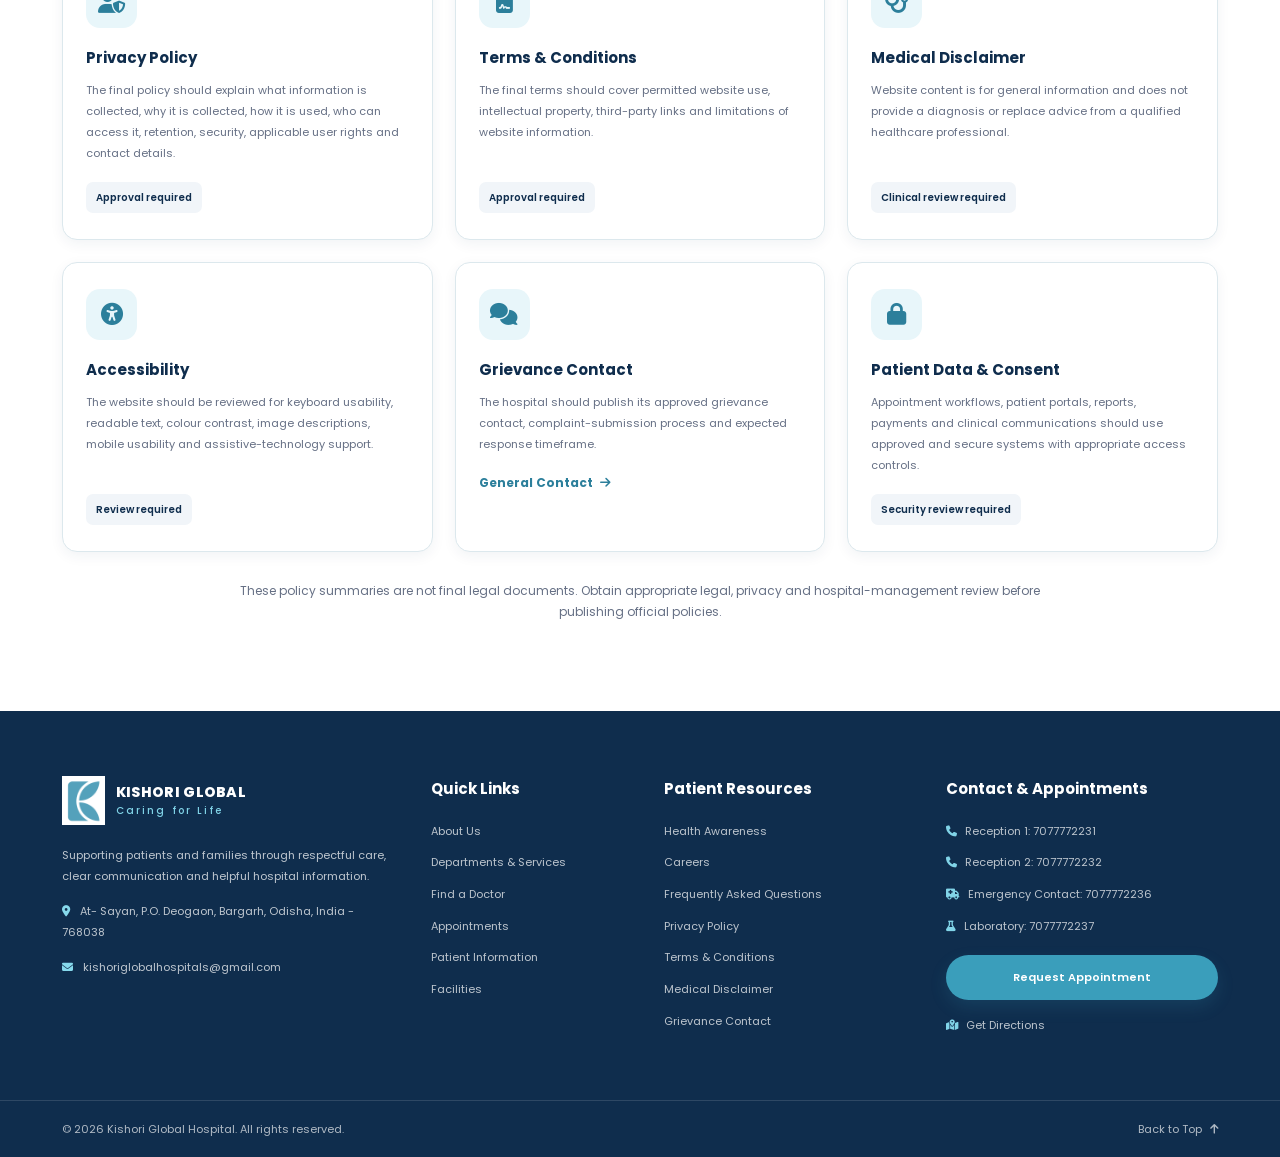
==== commit 9304c453: "Remove highlighted hospital website notes" ====
--- a/index.html
+++ b/index.html
@@ -431,13 +431,6 @@
 
         </div>
 
-        <div class="doctor-profile-note">
-          <i class="fa-solid fa-circle-info"></i>
-          <p>
-           Doctor profiles, photographs, qualifications, registration details and consultation schedules will be published once verified and approved by hospital management.
-          </p>
-        </div>
-
       </div>
     </section>
 
@@ -450,12 +443,6 @@
           <span class="section-kicker">PLAN YOUR VISIT</span>
 
           <h2>Request an Appointment</h2>
-
-          <p>
-            Submit the form with your preferred appointment details.
-            The hospital must confirm your request before the appointment
-            can be considered booked.
-          </p>
 
           <div class="appointment-step">
             <span class="step-number">01</span>
@@ -819,12 +806,6 @@
 
         </div>
 
-        <p class="section-note">
-          Specific infrastructure, facility photographs, service availability
-          and operating hours should be added after hospital management
-          verifies the details.
-        </p>
-
       </div>
     </section>
 
@@ -836,10 +817,6 @@
         <div class="section-heading reveal">
           <span class="section-kicker">HEALTH AWARENESS</span>
           <h2 class="section-title">Health Information & Awareness</h2>
-          <p class="section-subtitle">
-            General health information should be prepared or reviewed by
-            qualified healthcare professionals.
-          </p>
         </div>
 
         <div class="article-placeholder reveal">
@@ -863,12 +840,6 @@
           </div>
 
         </div>
-
-        <p class="medical-note">
-          Website health information is intended for general awareness and
-          does not replace an individual consultation with a qualified
-          healthcare professional.
-        </p>
 
       </div>
     </section>
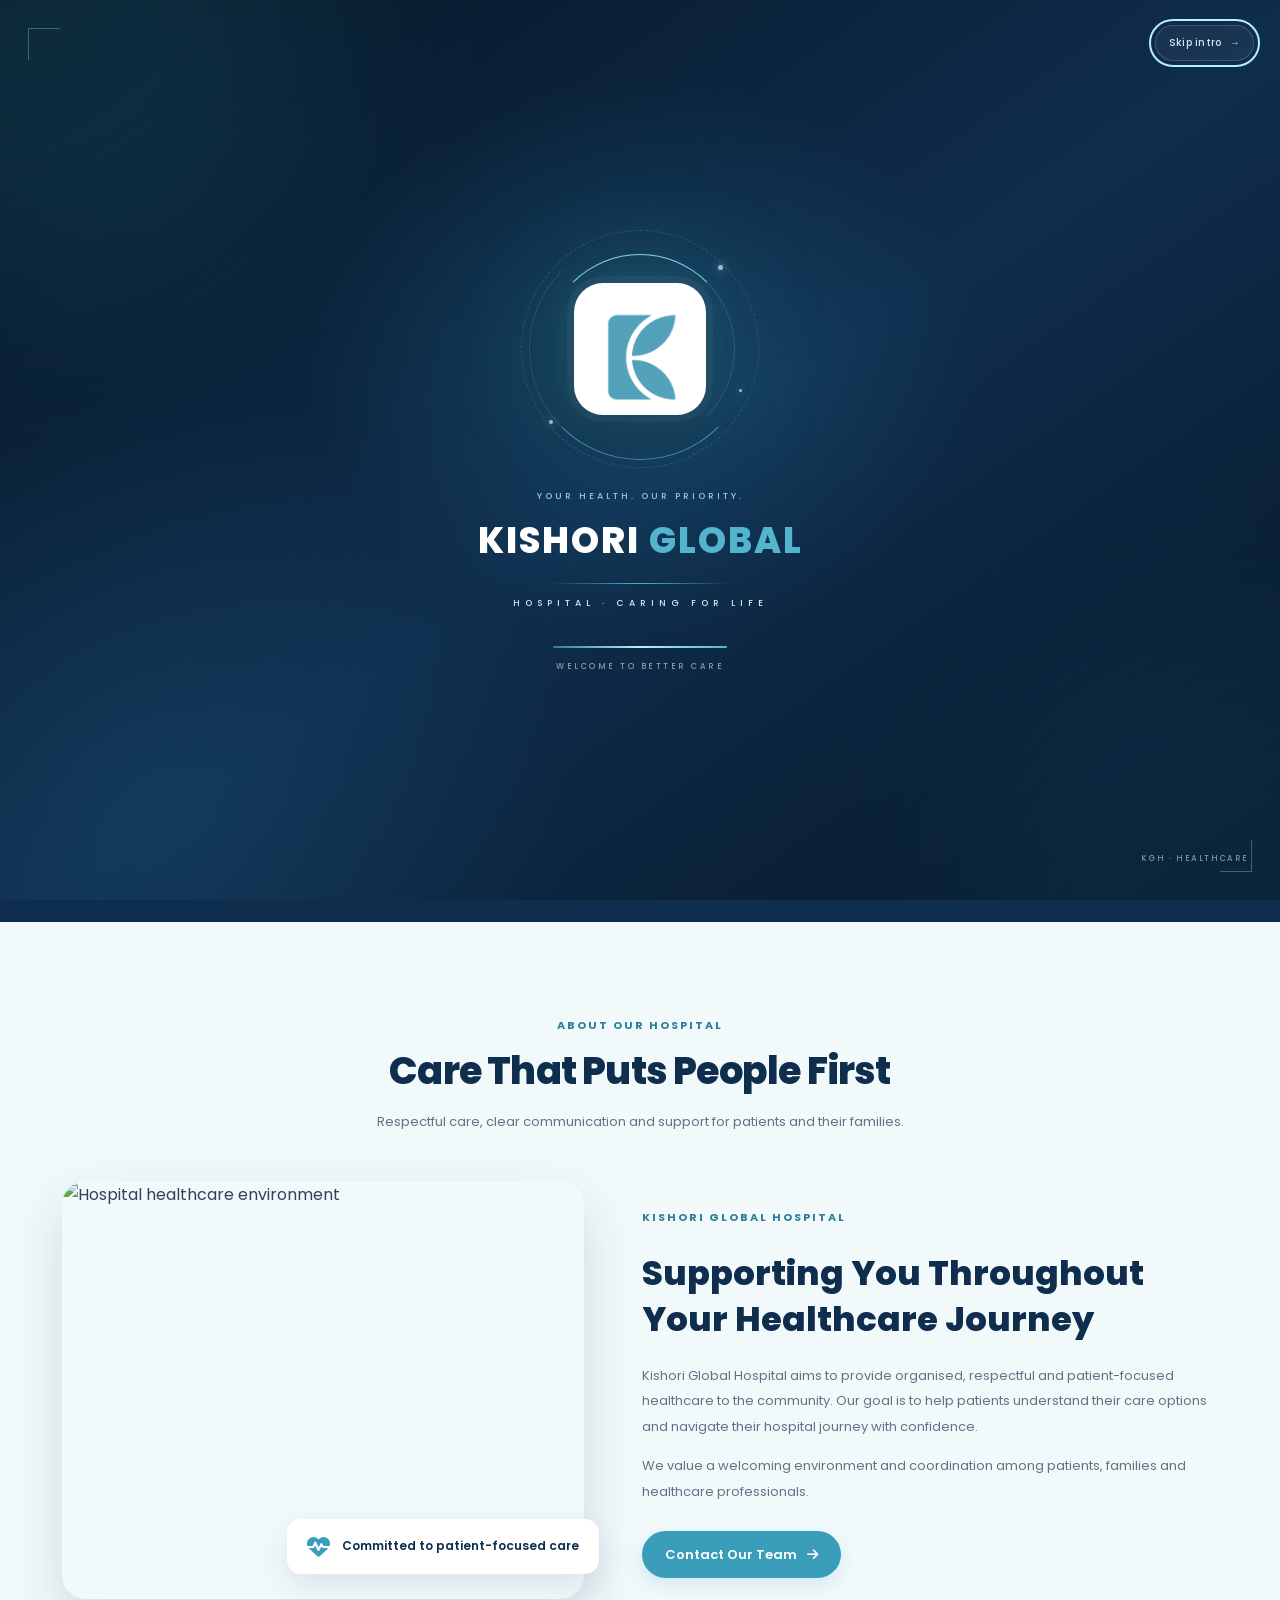
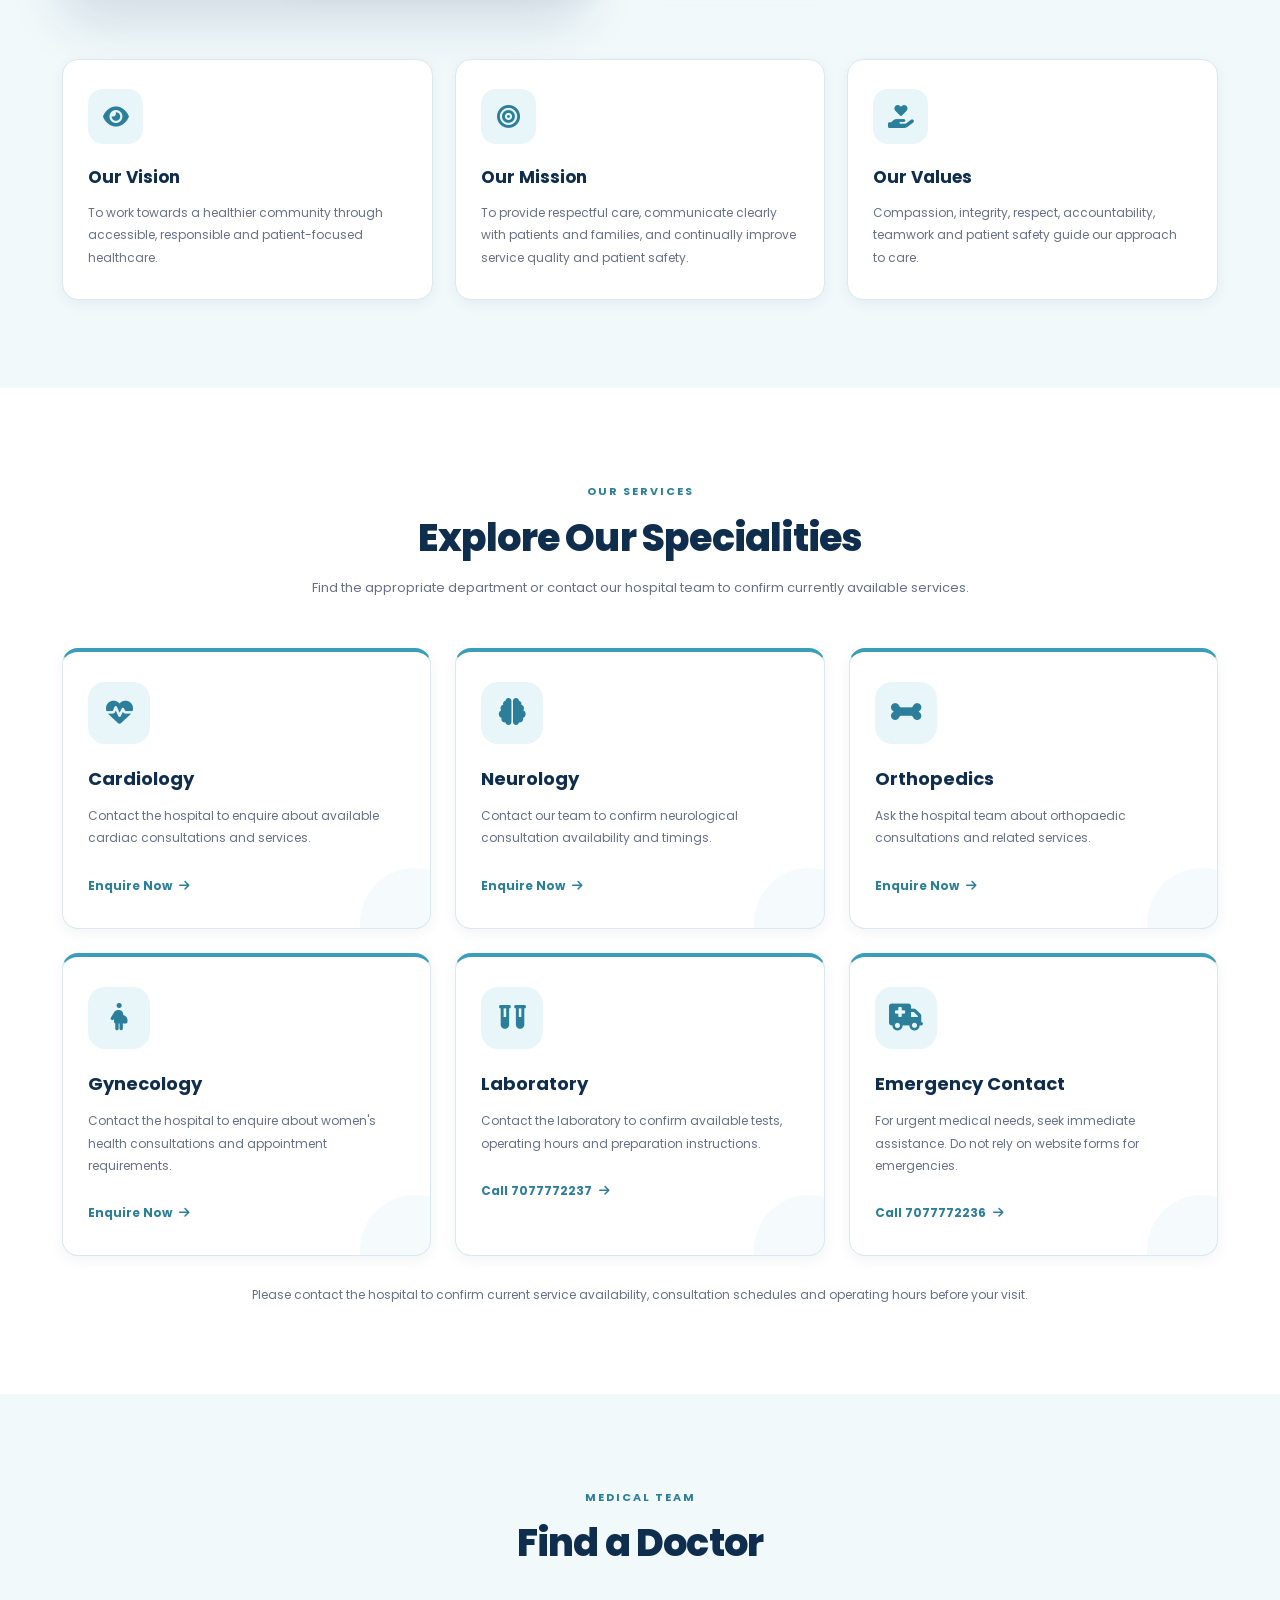
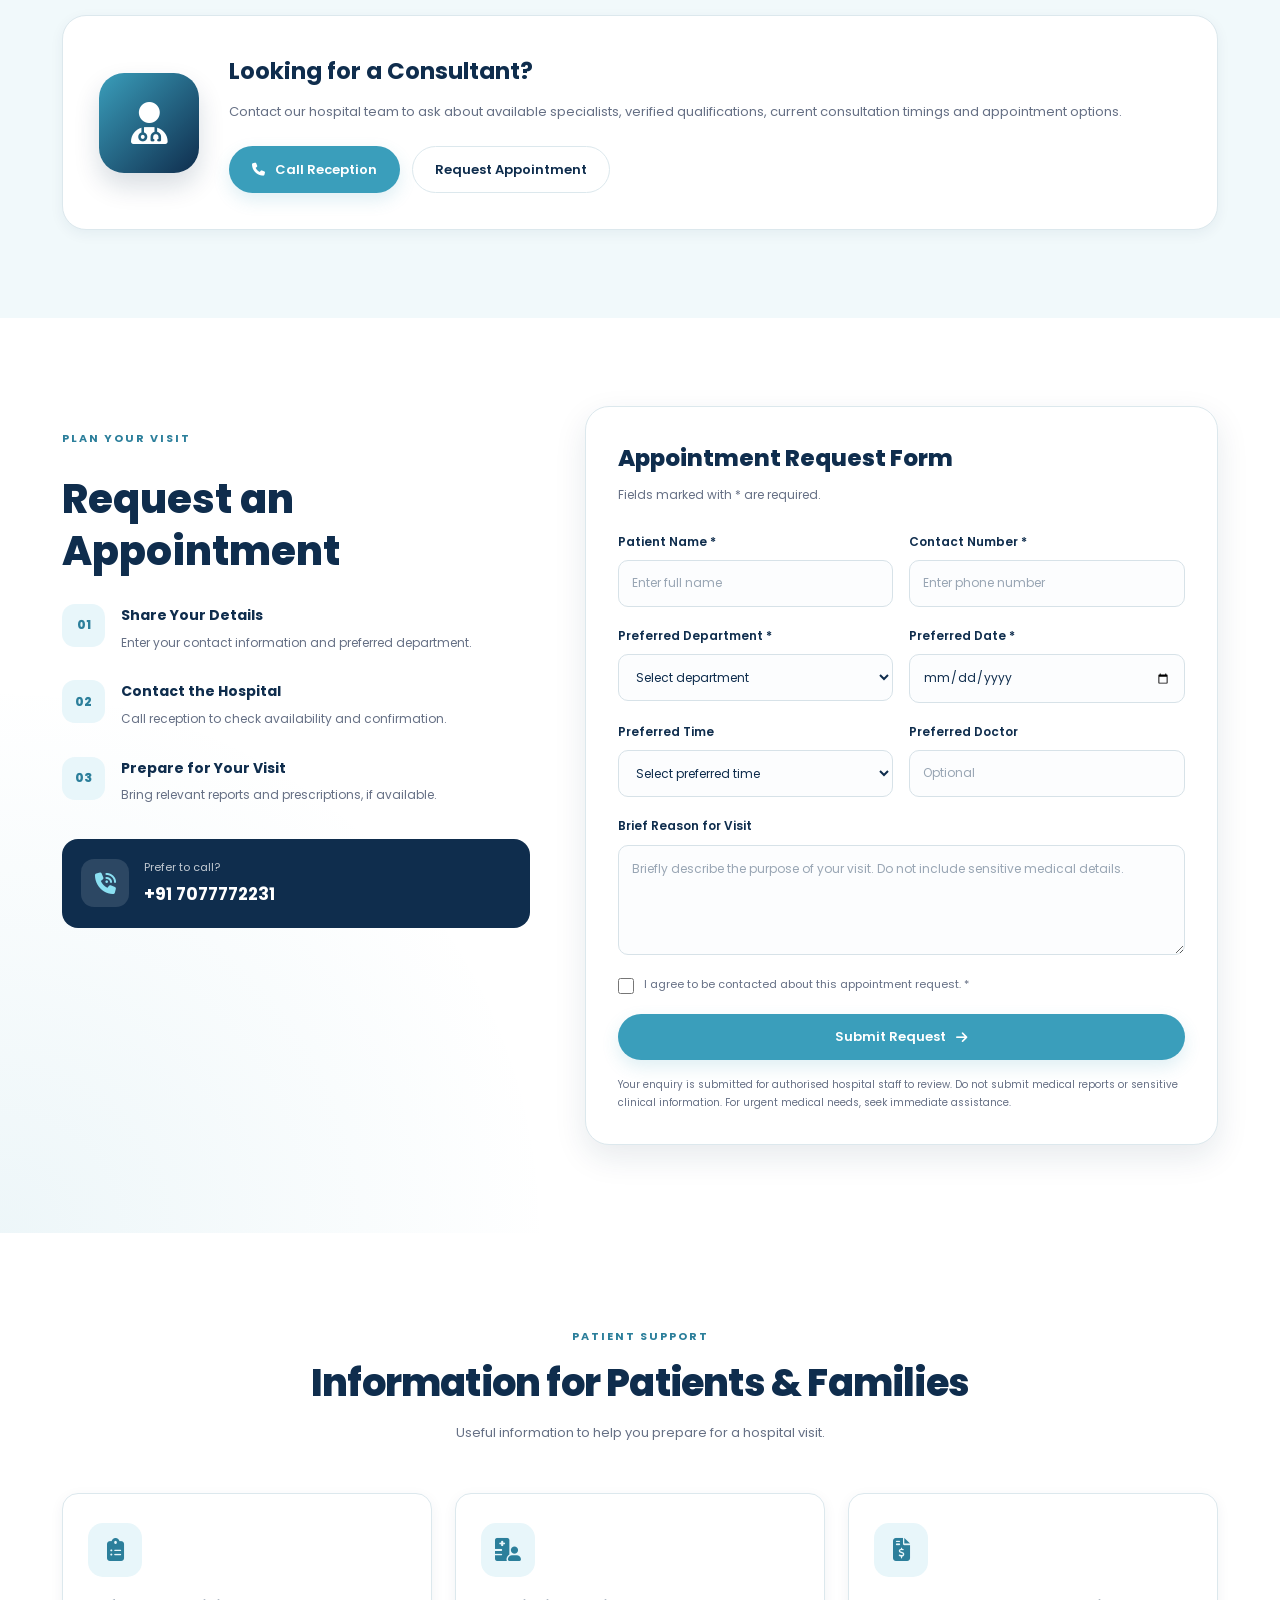
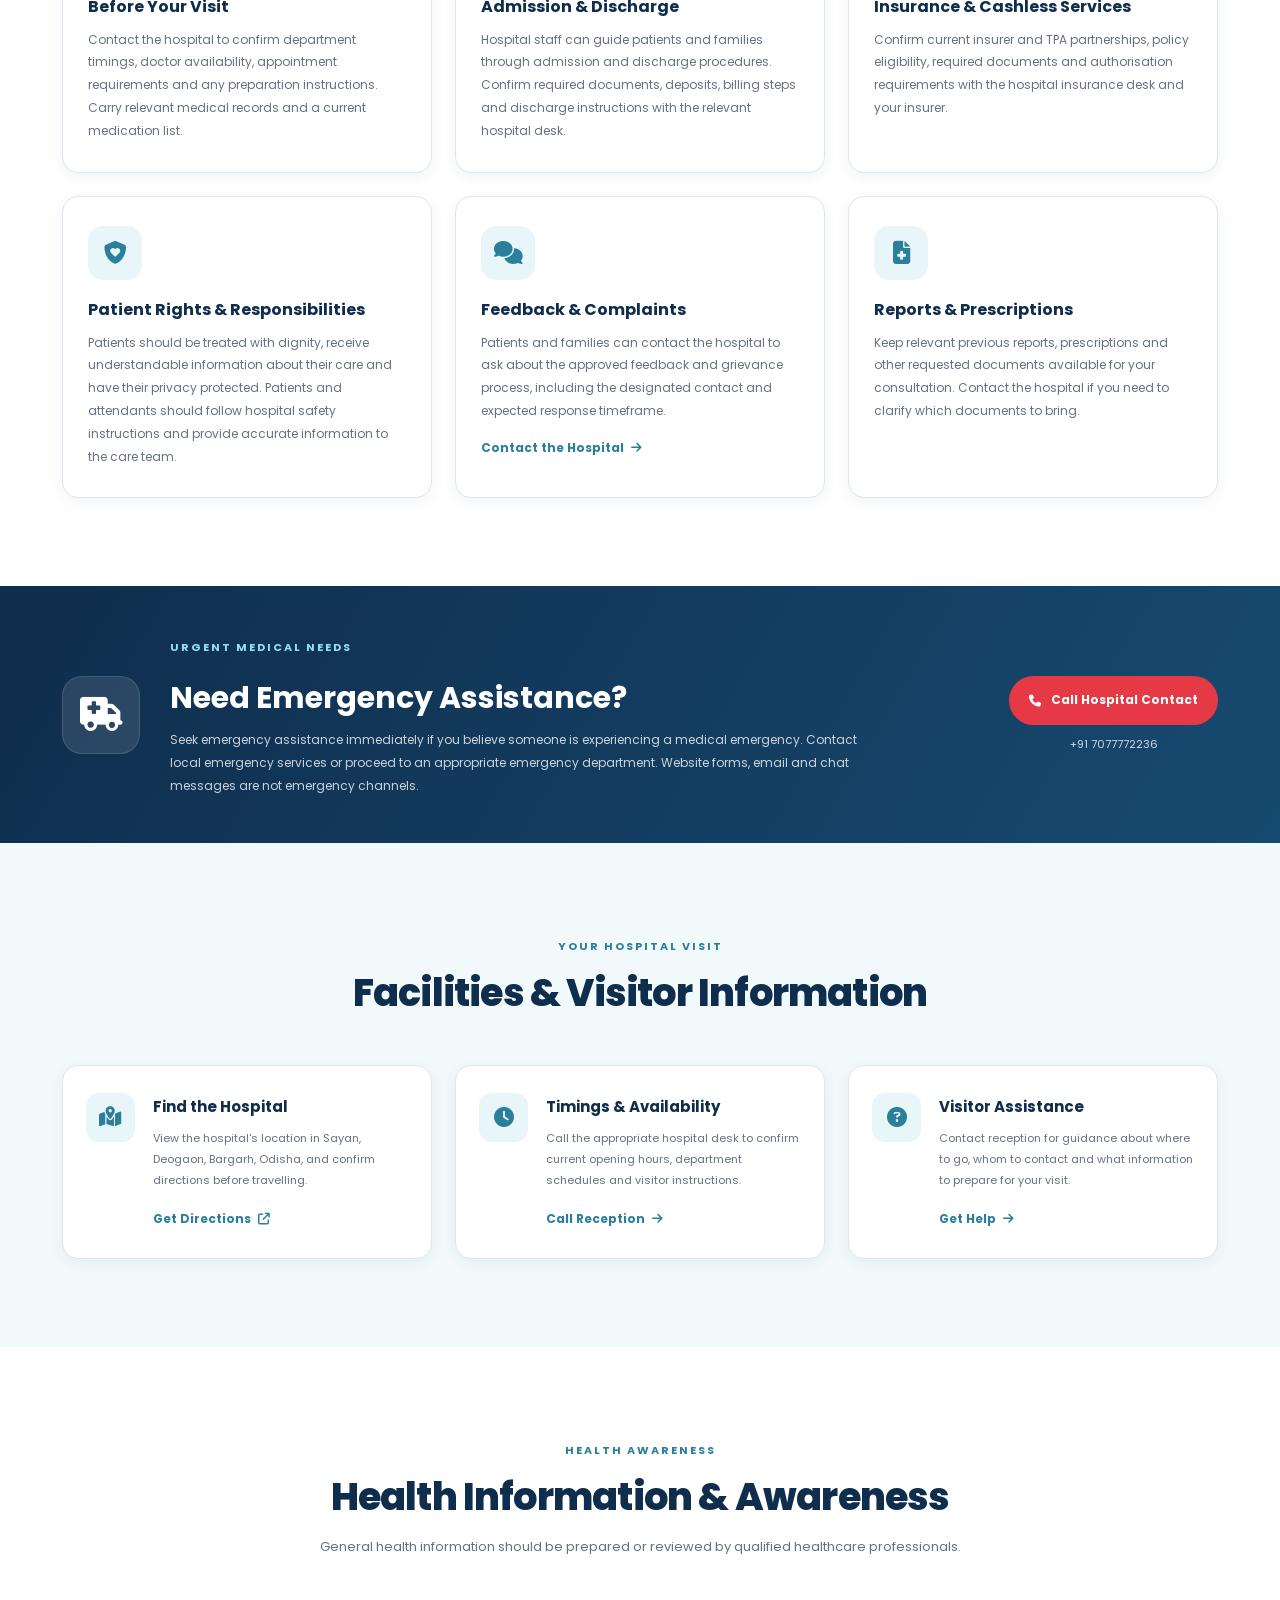
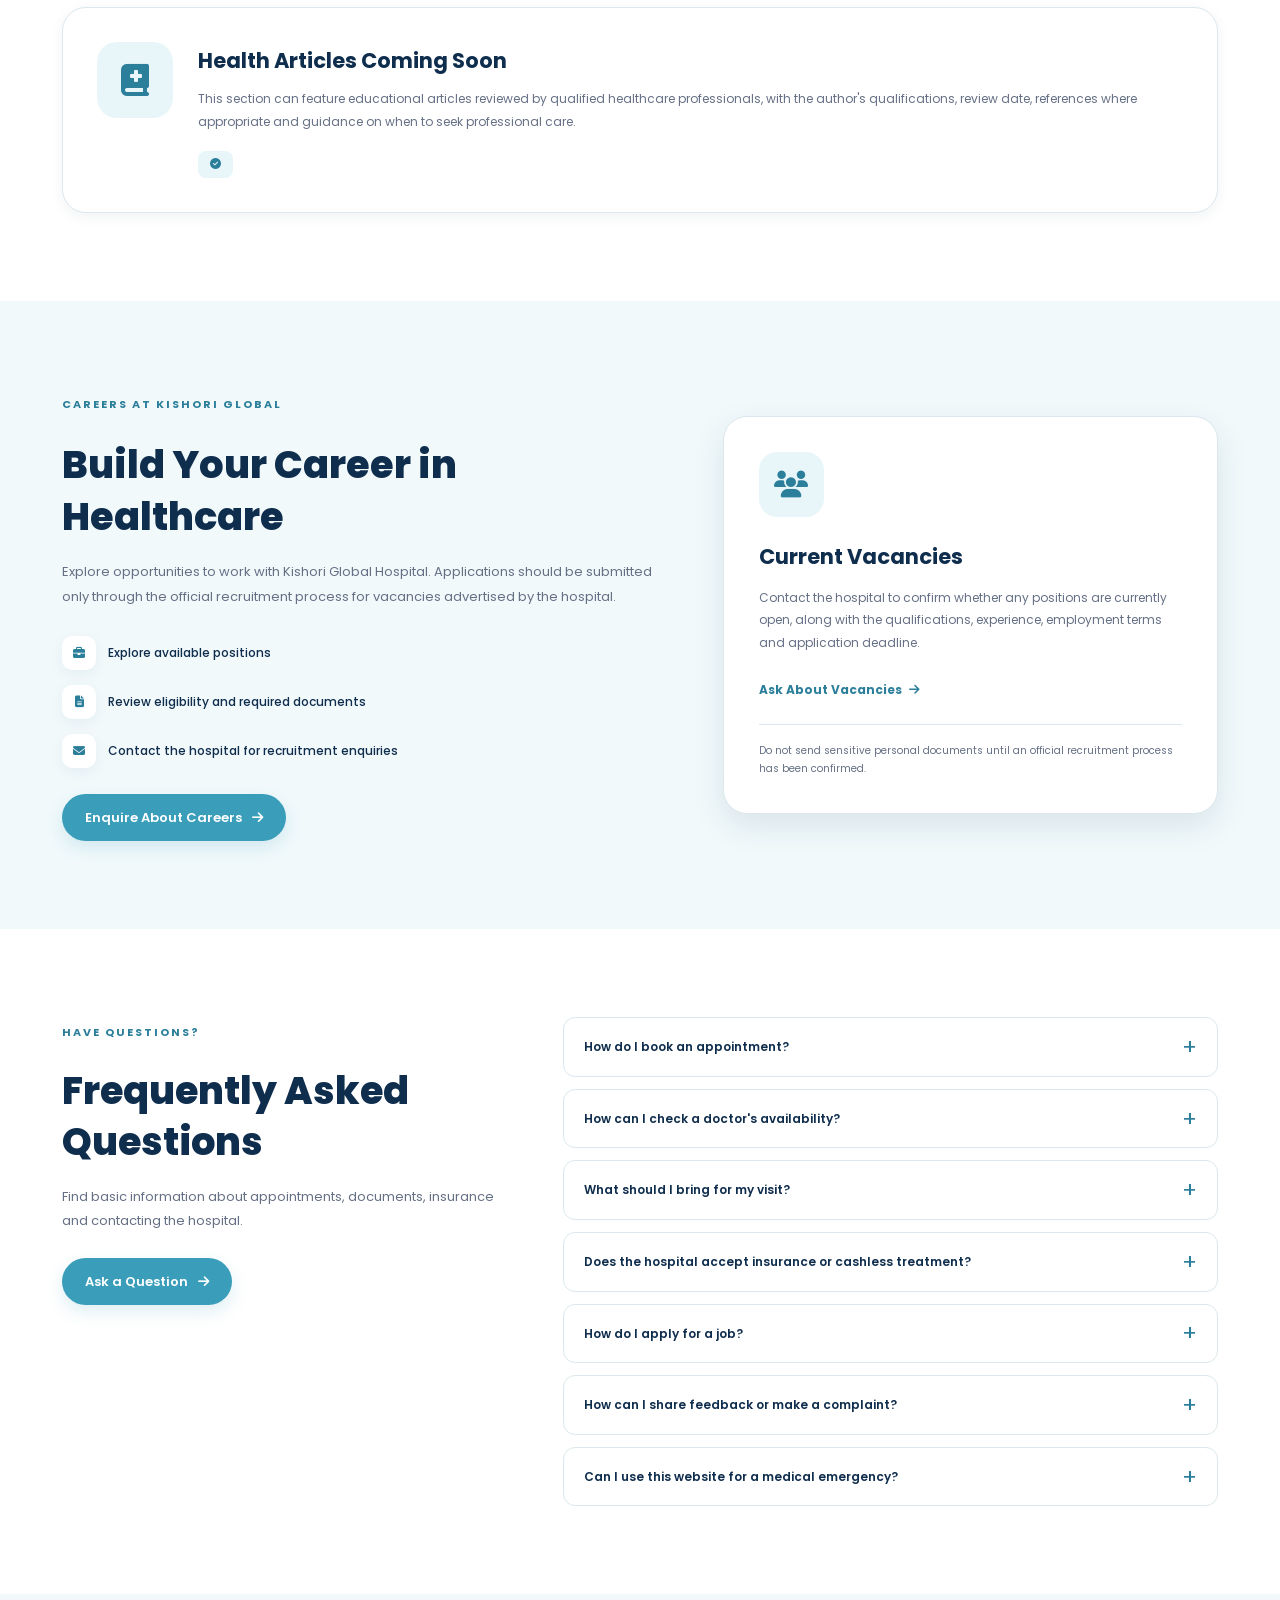
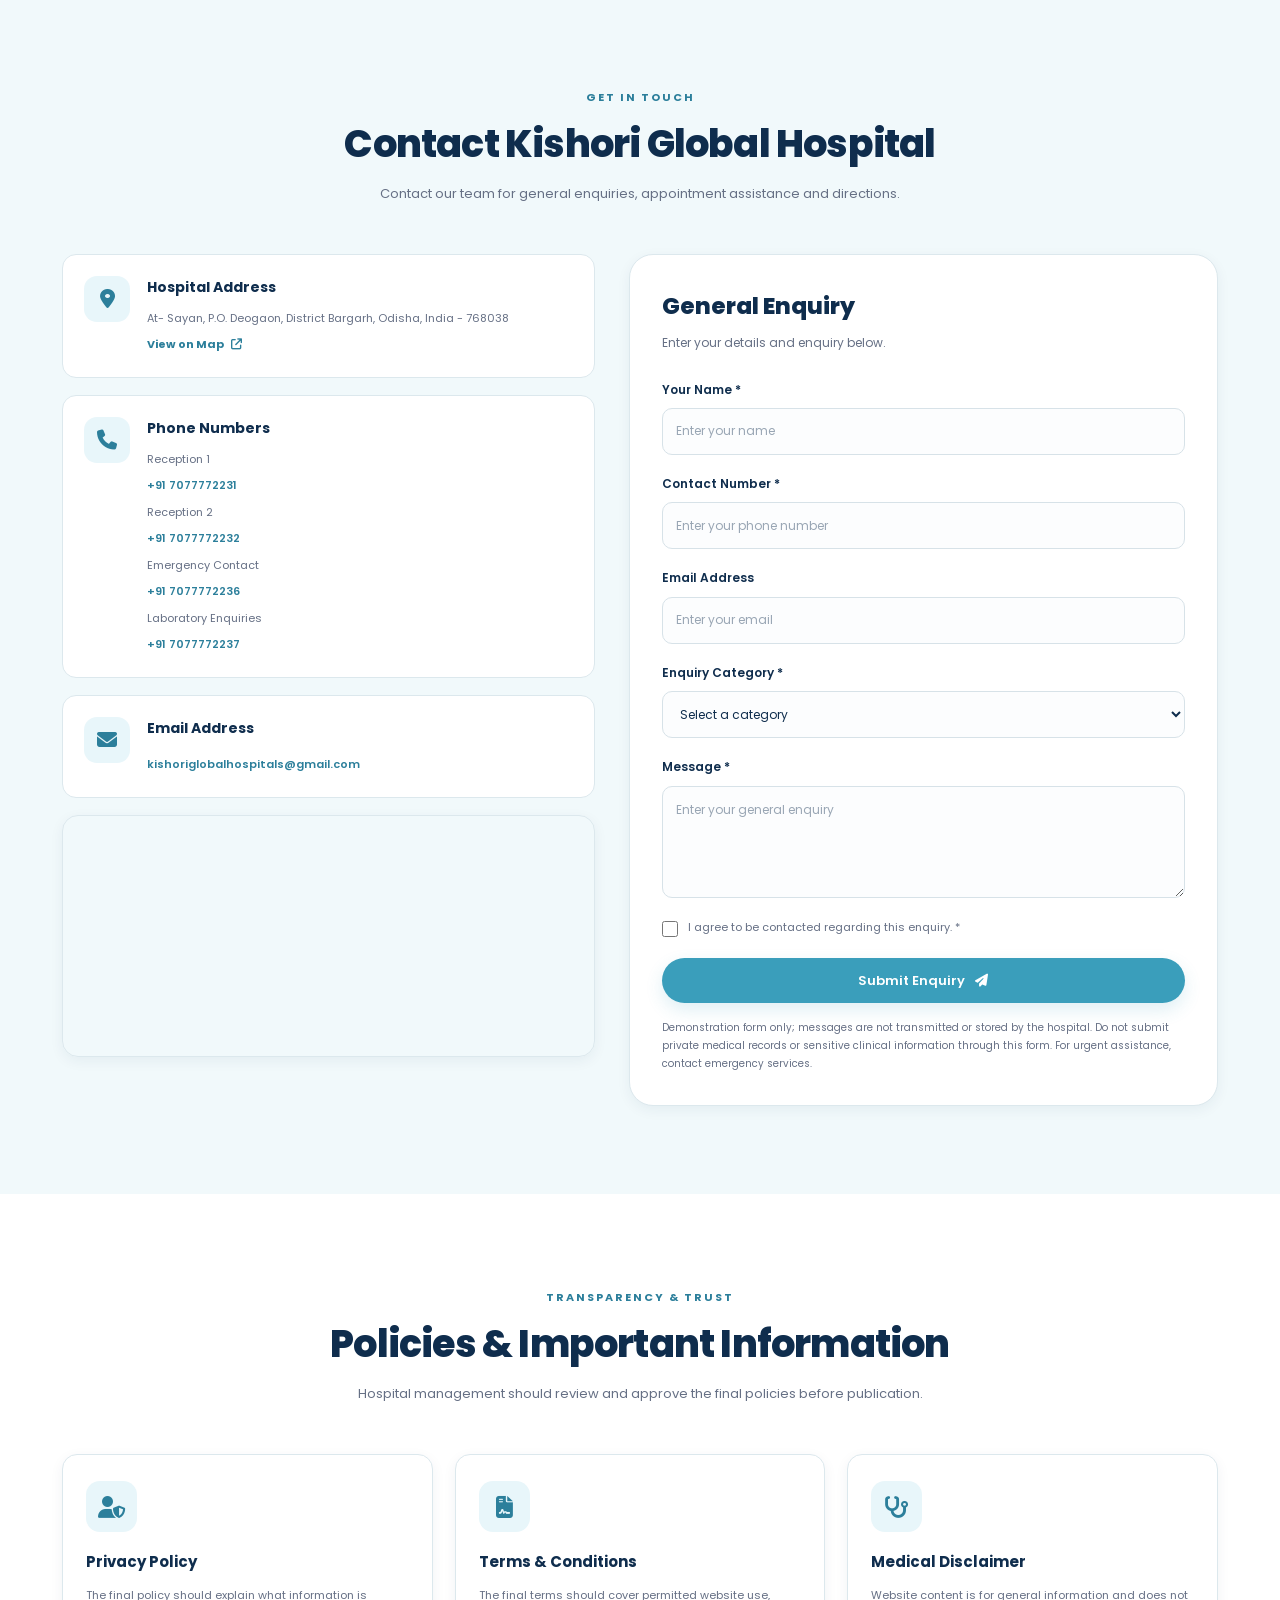
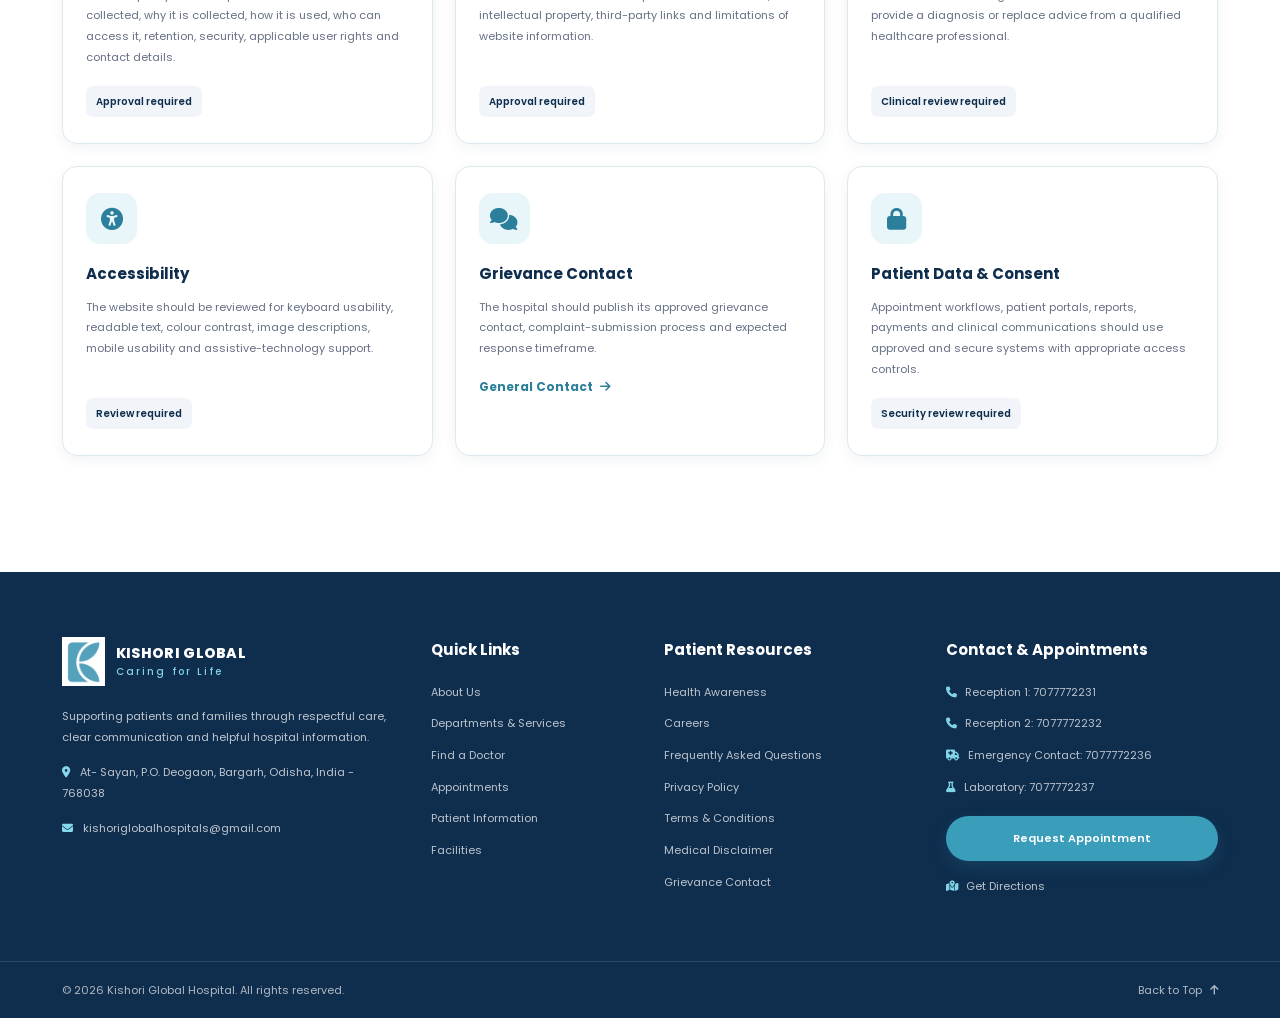
==== commit f5352257: "Clean up highlighted hospital website text" ====
--- a/index.html
+++ b/index.html
@@ -398,8 +398,7 @@
           <span class="section-kicker">MEDICAL TEAM</span>
           <h2 class="section-title">Find a Doctor</h2>
           <p class="section-subtitle">
-            Doctor profiles and consultation schedules should be verified
-            with the hospital before publication or booking.
+            
           </p>
         </div>
 
@@ -431,6 +430,7 @@
 
         </div>
 
+
       </div>
     </section>
 
@@ -443,6 +443,7 @@
           <span class="section-kicker">PLAN YOUR VISIT</span>
 
           <h2>Request an Appointment</h2>
+
 
           <div class="appointment-step">
             <span class="step-number">01</span>
@@ -626,7 +627,7 @@
               Contact the hospital to confirm department timings, doctor
               availability, appointment requirements and any preparation
               instructions. Carry relevant medical records and a current
-              medication list, if available.
+              medication list.
             </p>
           </article>
 
@@ -742,8 +743,7 @@
           <span class="section-kicker">YOUR HOSPITAL VISIT</span>
           <h2 class="section-title">Facilities & Visitor Information</h2>
           <p class="section-subtitle">
-            For current facility information, available services and visitor arrangements,
-             please contact hospital reception before your visit.
+            
           </p>
         </div>
 
@@ -817,6 +817,10 @@
         <div class="section-heading reveal">
           <span class="section-kicker">HEALTH AWARENESS</span>
           <h2 class="section-title">Health Information & Awareness</h2>
+          <p class="section-subtitle">
+            General health information should be prepared or reviewed by
+            qualified healthcare professionals.
+          </p>
         </div>
 
         <div class="article-placeholder reveal">
@@ -835,11 +839,13 @@
             </p>
             <span class="article-status">
               <i class="fa-solid fa-circle-check"></i>
-              Clinical review required before publication
+              
             </span>
           </div>
 
         </div>
+
+       
 
       </div>
     </section>
@@ -1257,9 +1263,7 @@
         </div>
 
         <p class="section-note">
-          These policy summaries are not final legal documents. Obtain
-          appropriate legal, privacy and hospital-management review before
-          publishing official policies.
+          
         </p>
 
       </div>
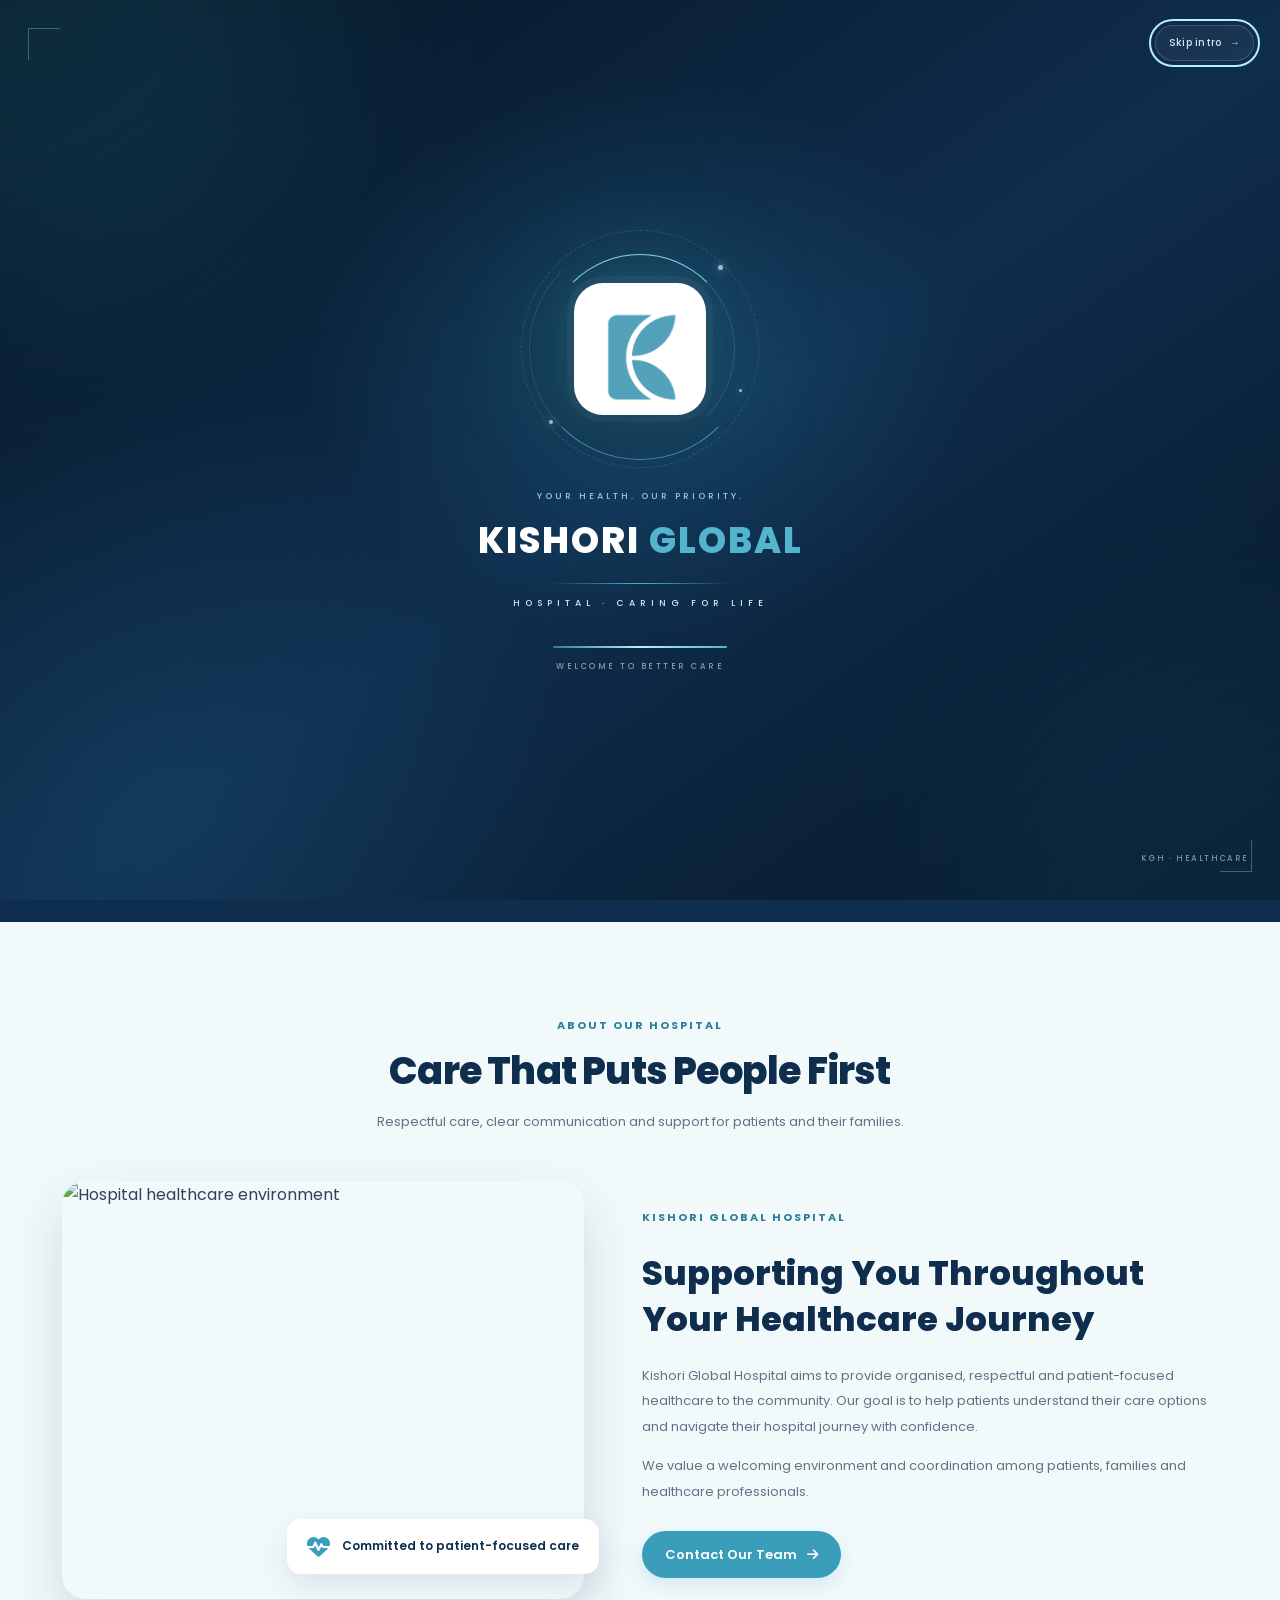
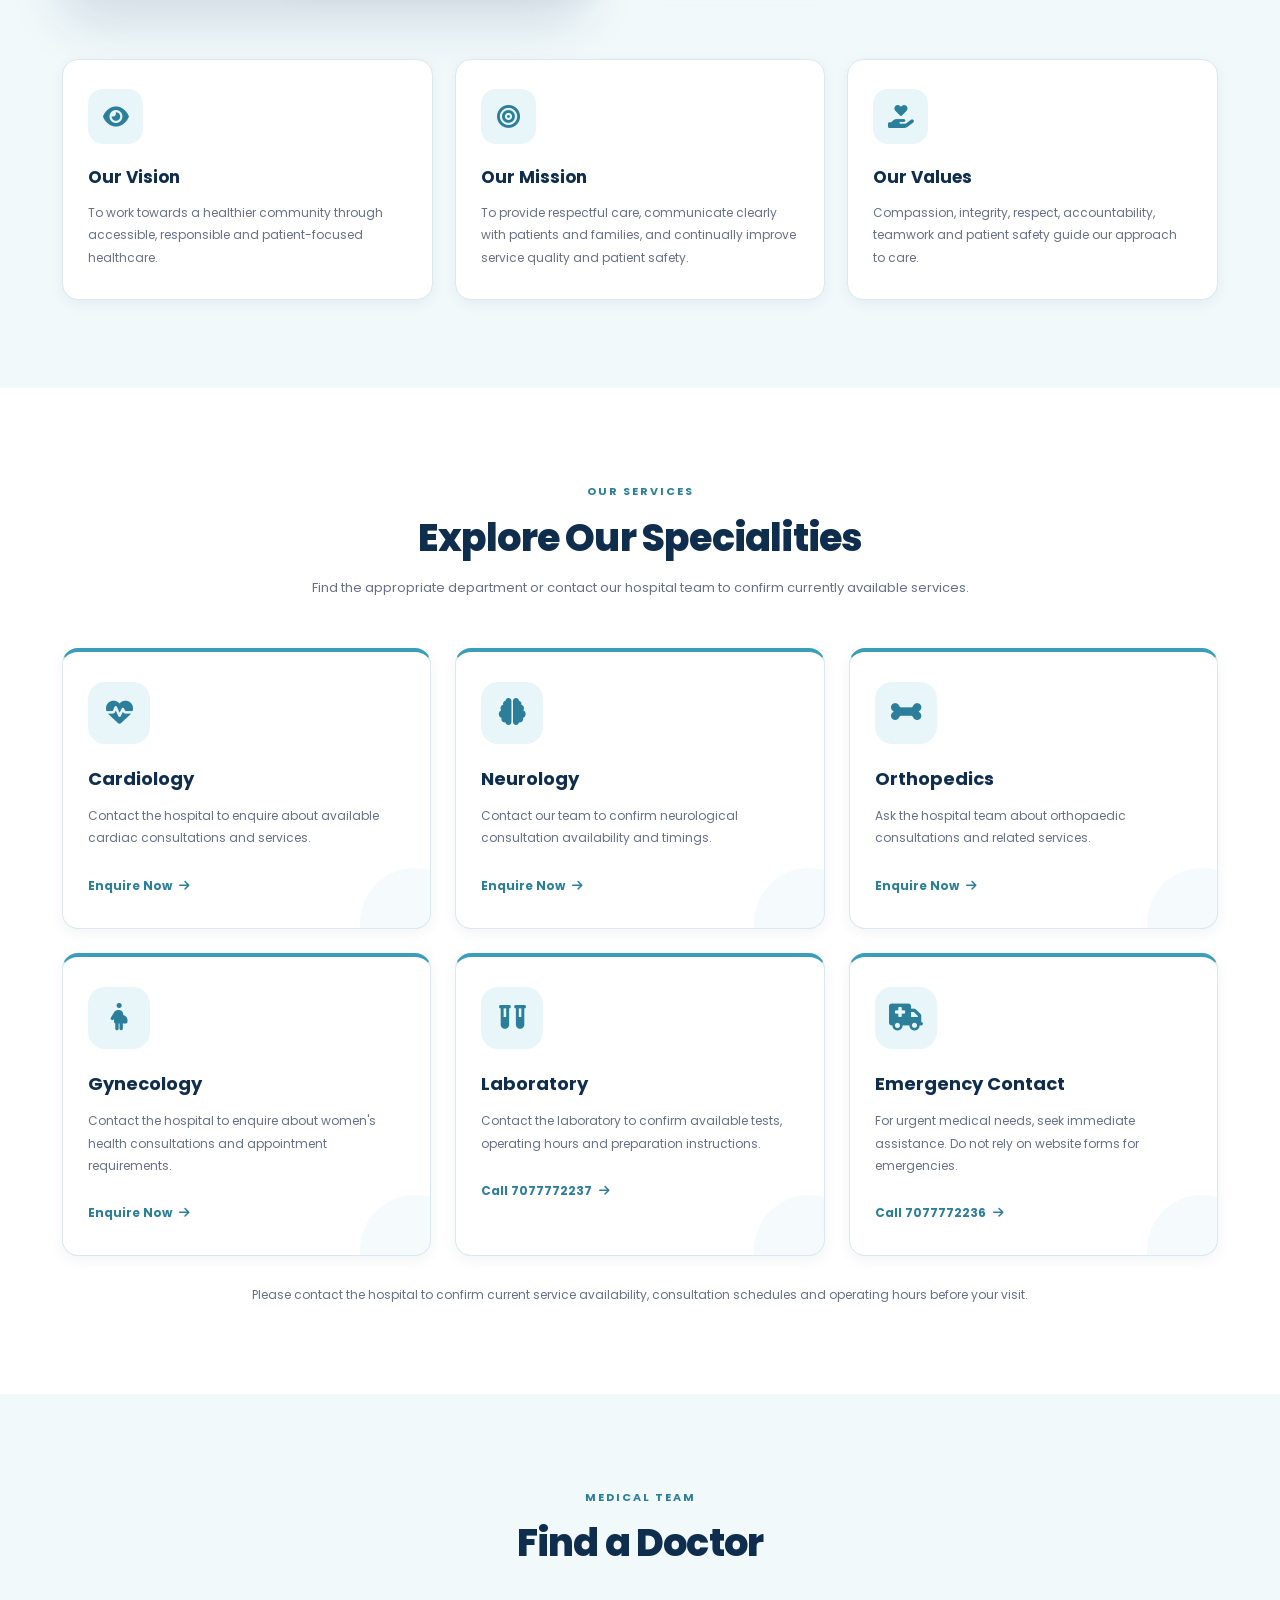
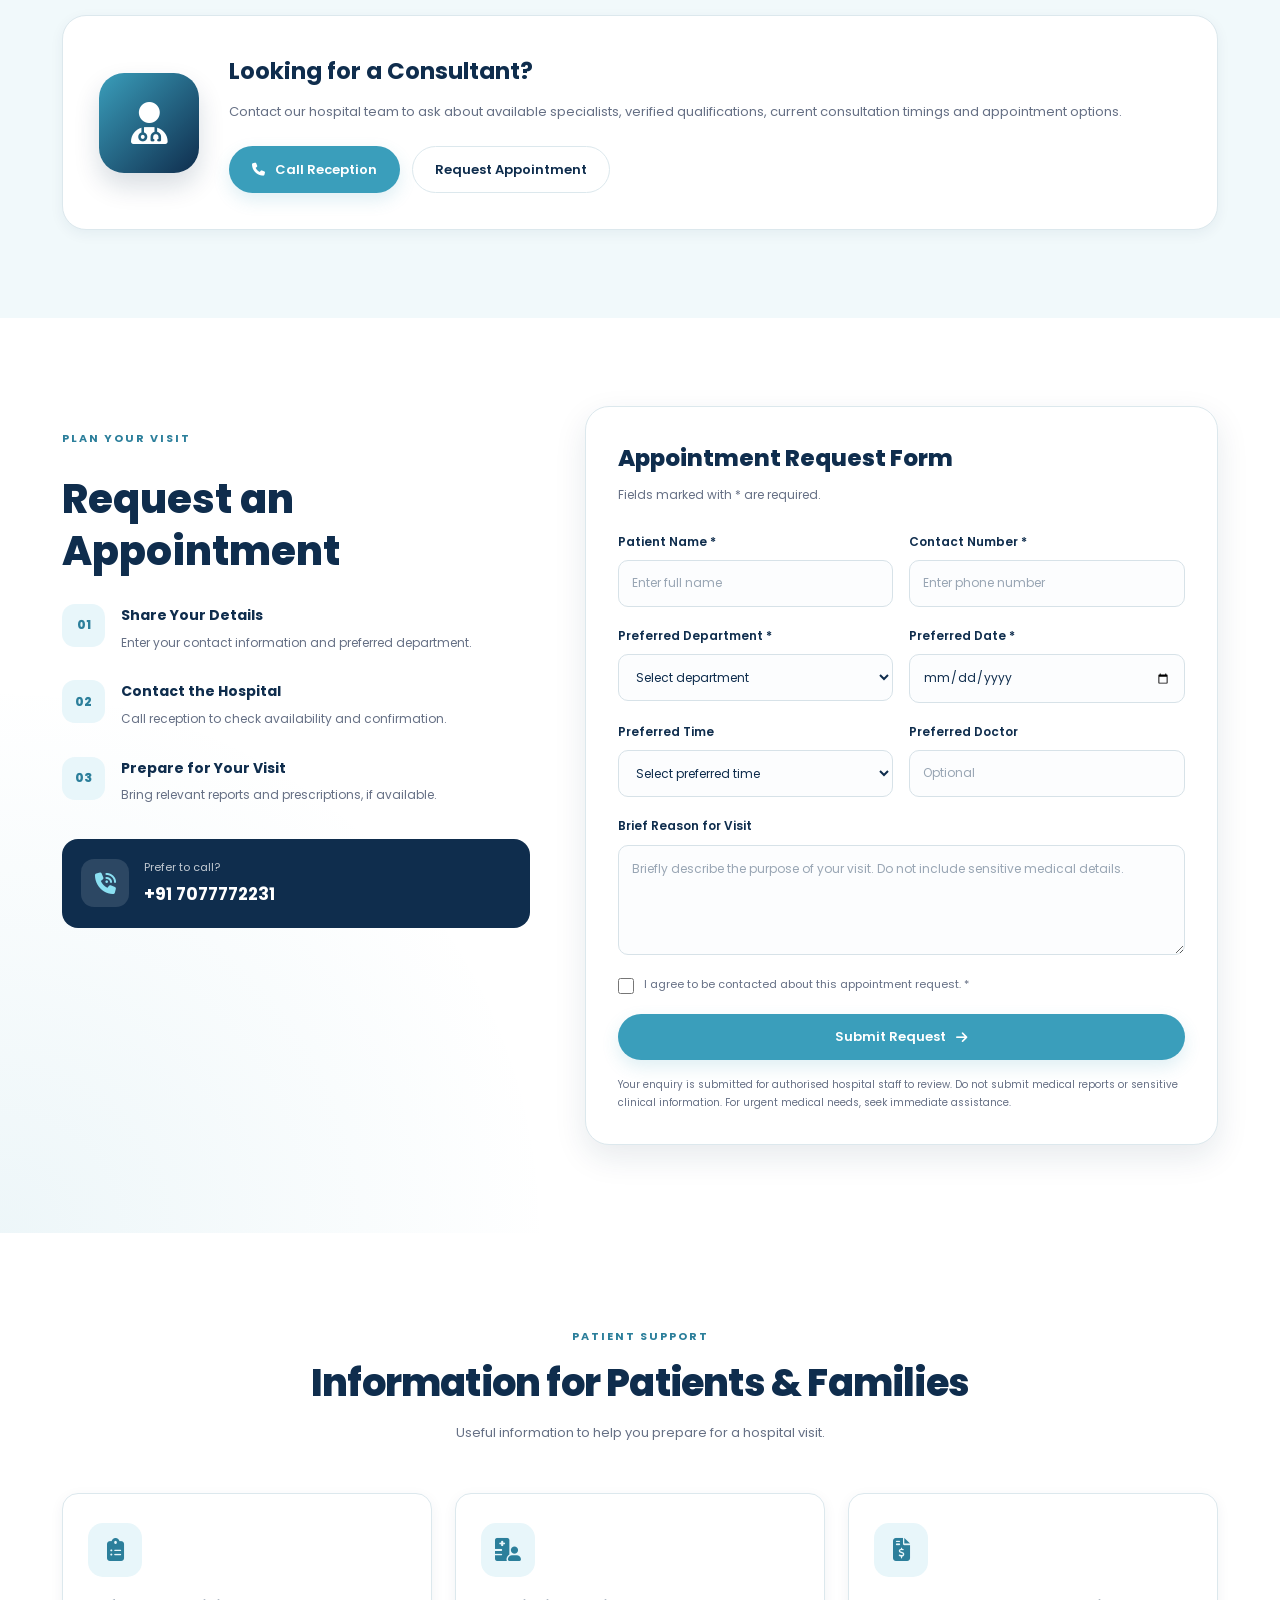
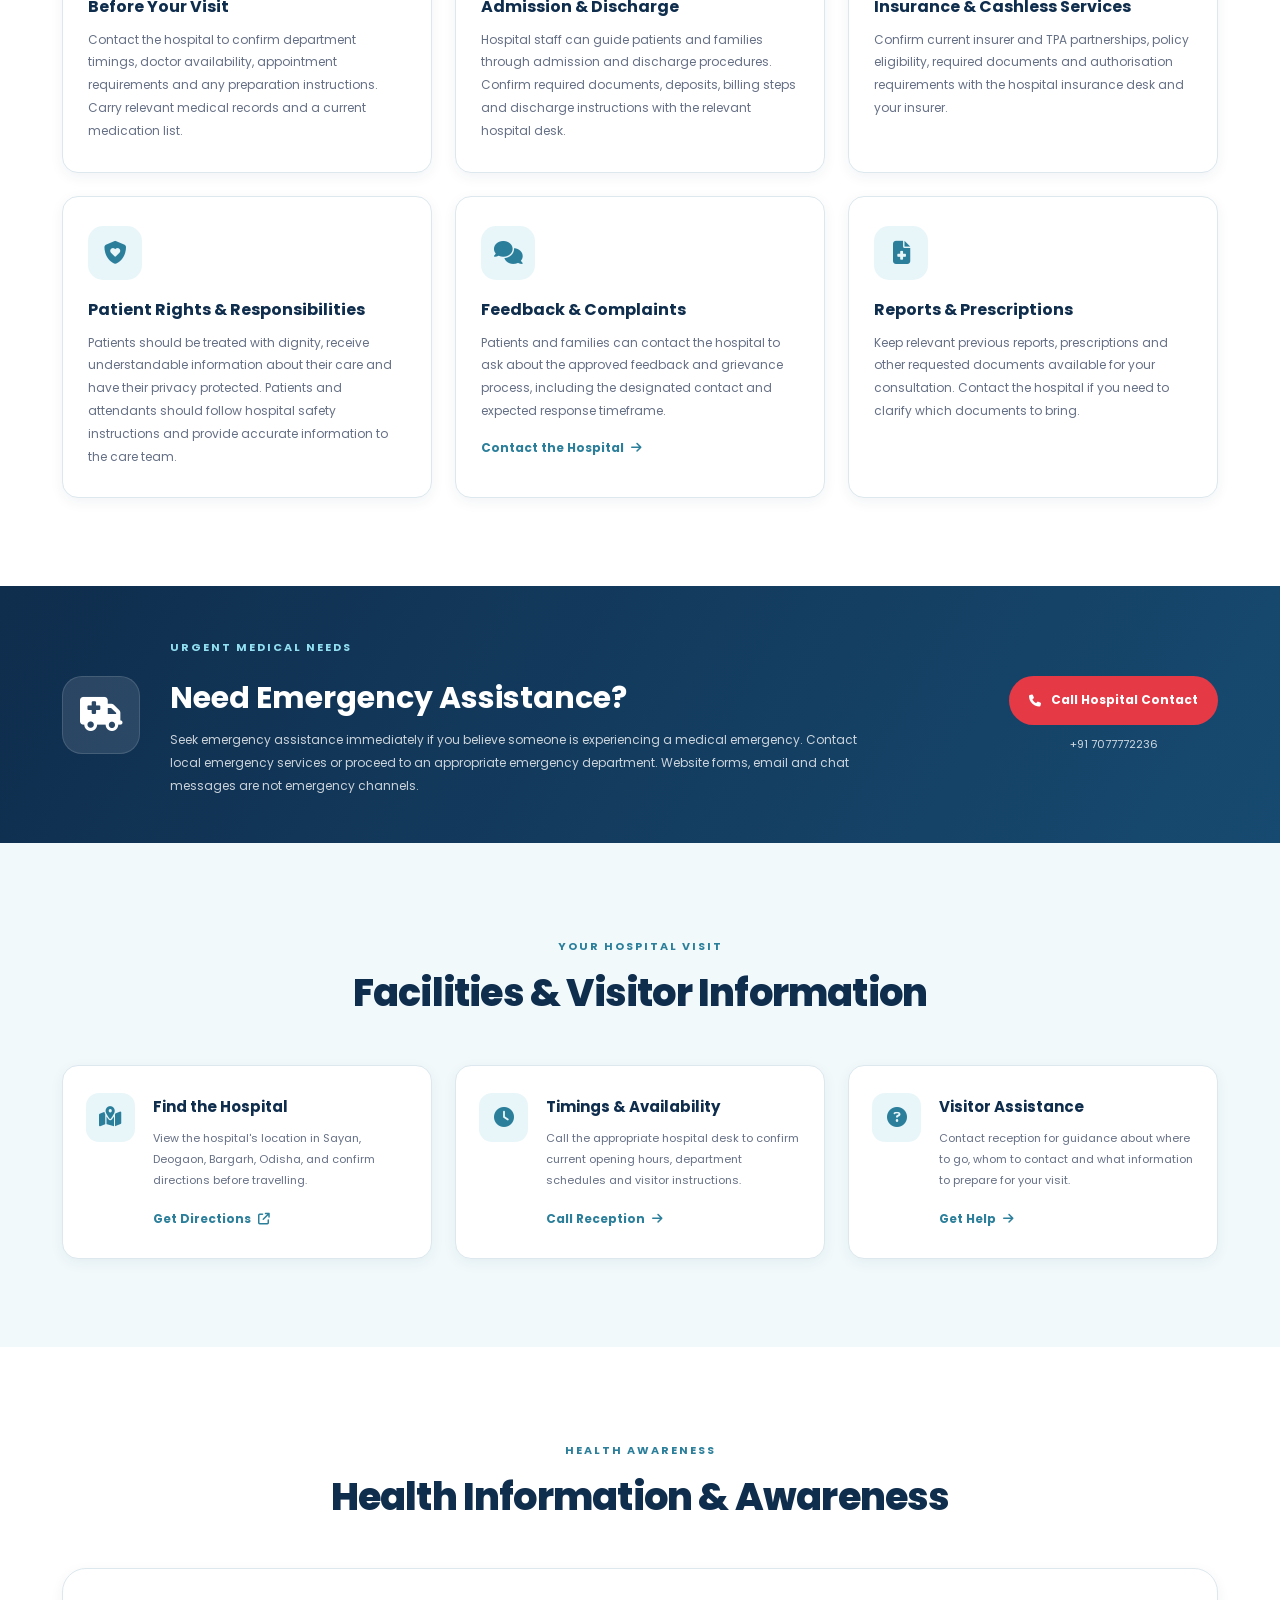
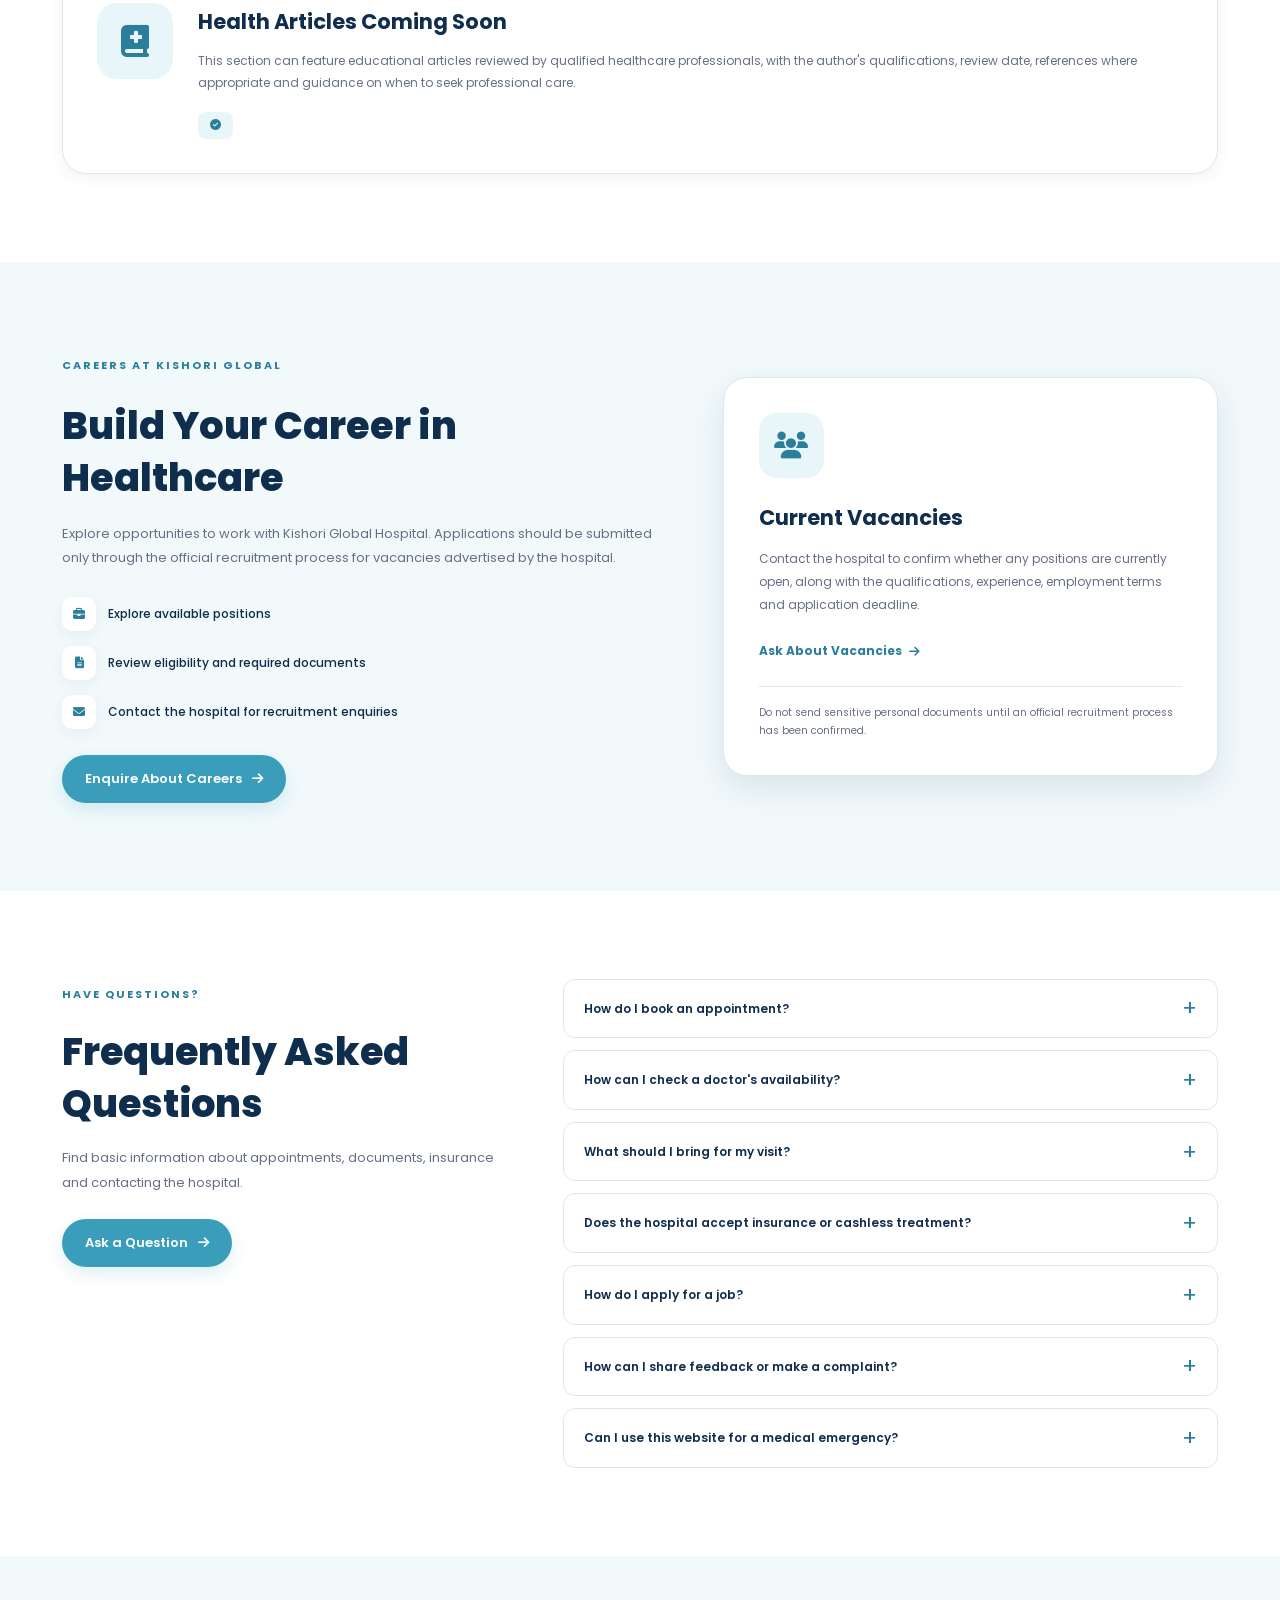
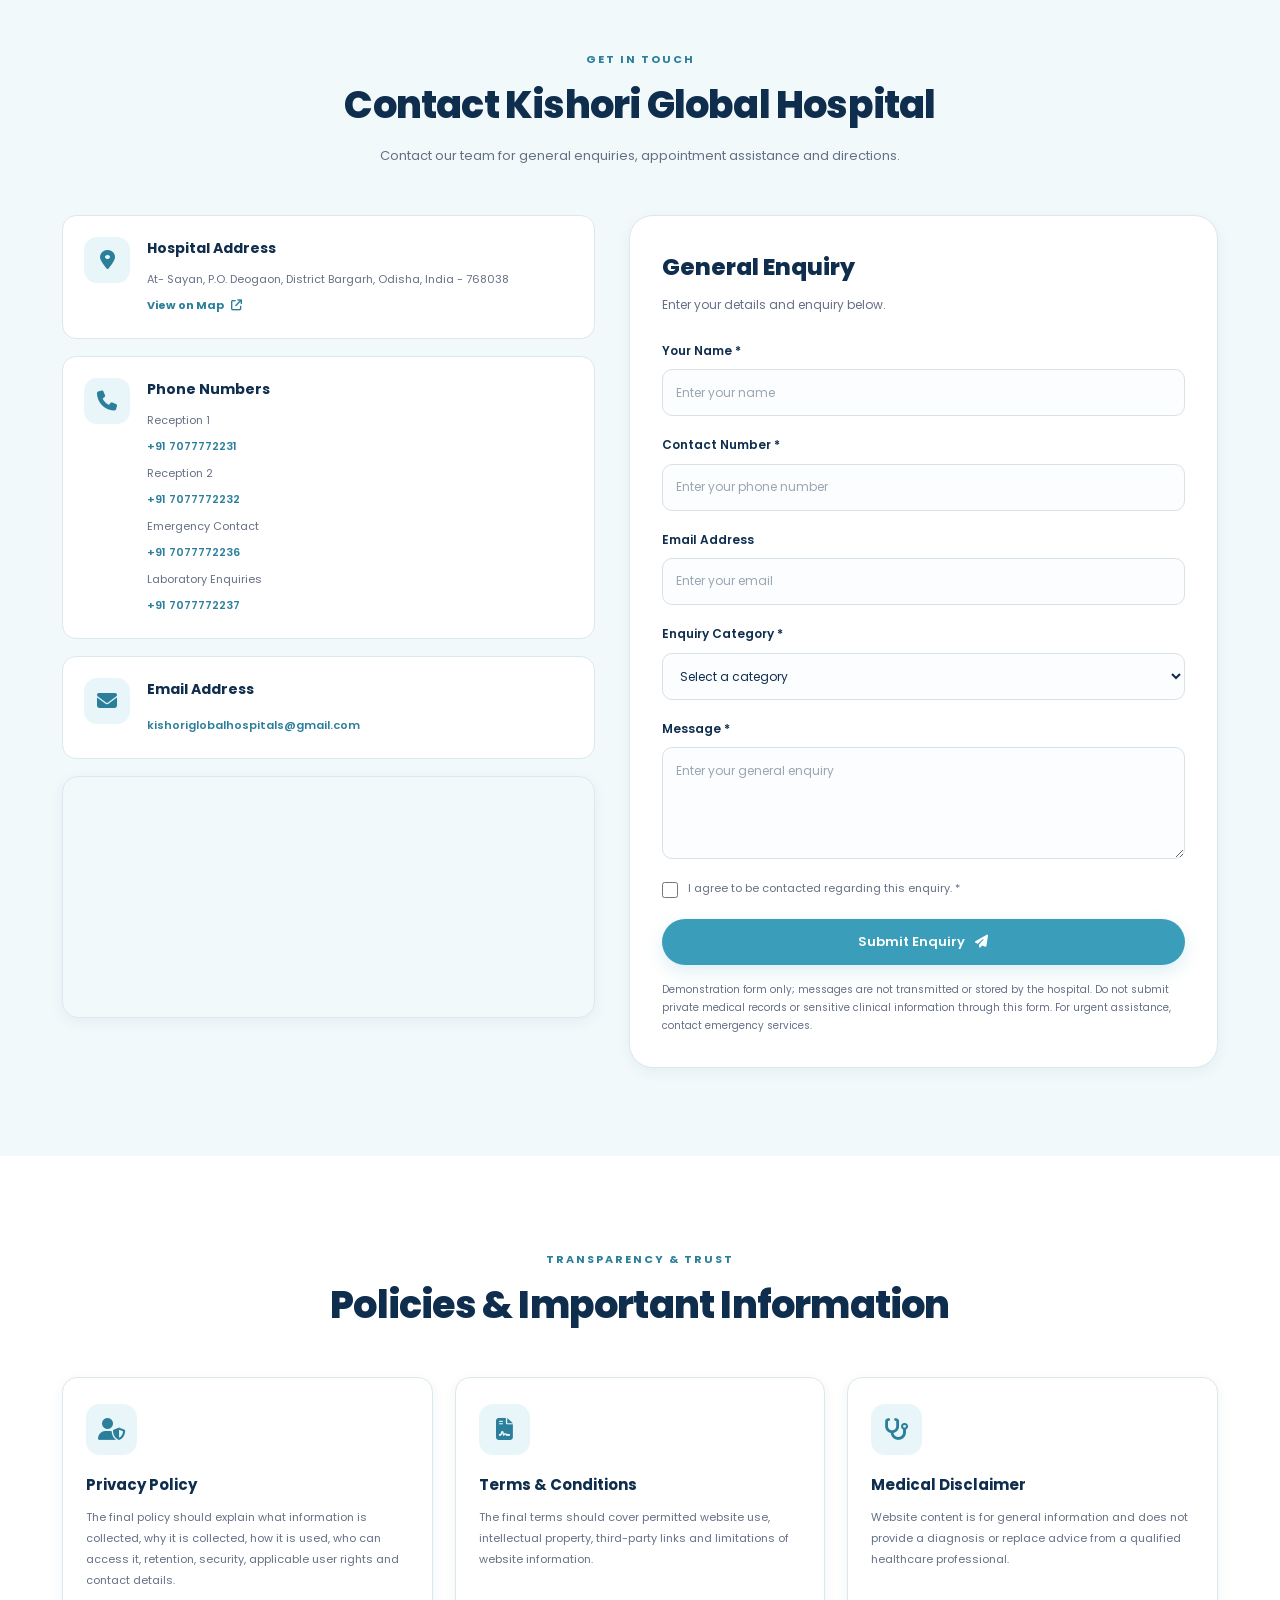
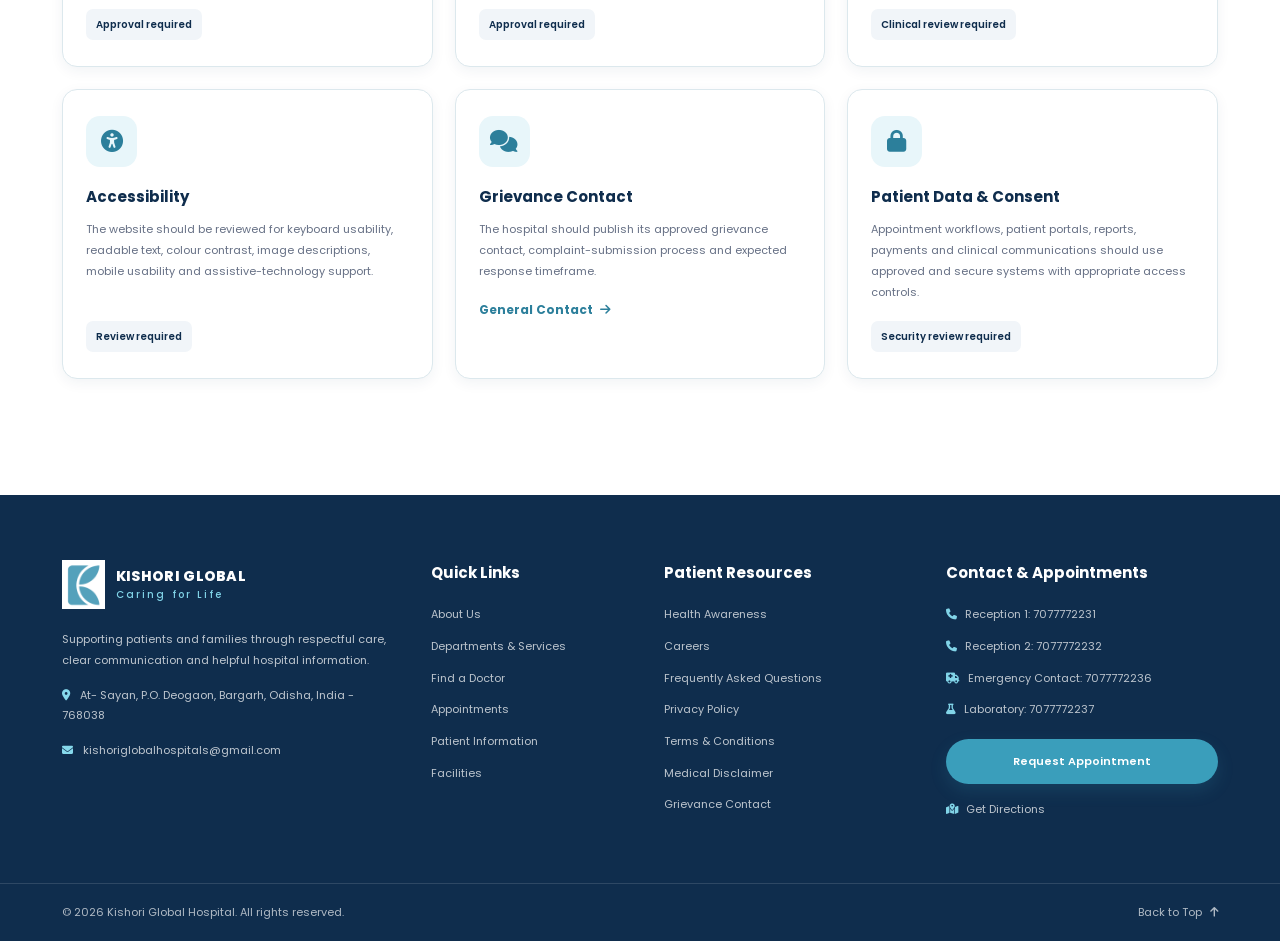
==== commit 3bb59085: "Clean up highlighted hospital website text" ====
--- a/index.html
+++ b/index.html
@@ -817,10 +817,7 @@
         <div class="section-heading reveal">
           <span class="section-kicker">HEALTH AWARENESS</span>
           <h2 class="section-title">Health Information & Awareness</h2>
-          <p class="section-subtitle">
-            General health information should be prepared or reviewed by
-            qualified healthcare professionals.
-          </p>
+          
         </div>
 
         <div class="article-placeholder reveal">
@@ -1184,10 +1181,7 @@
         <div class="section-heading reveal">
           <span class="section-kicker">TRANSPARENCY & TRUST</span>
           <h2 class="section-title">Policies & Important Information</h2>
-          <p class="section-subtitle">
-            Hospital management should review and approve the final policies
-            before publication.
-          </p>
+        
         </div>
 
         <div class="policy-grid">
